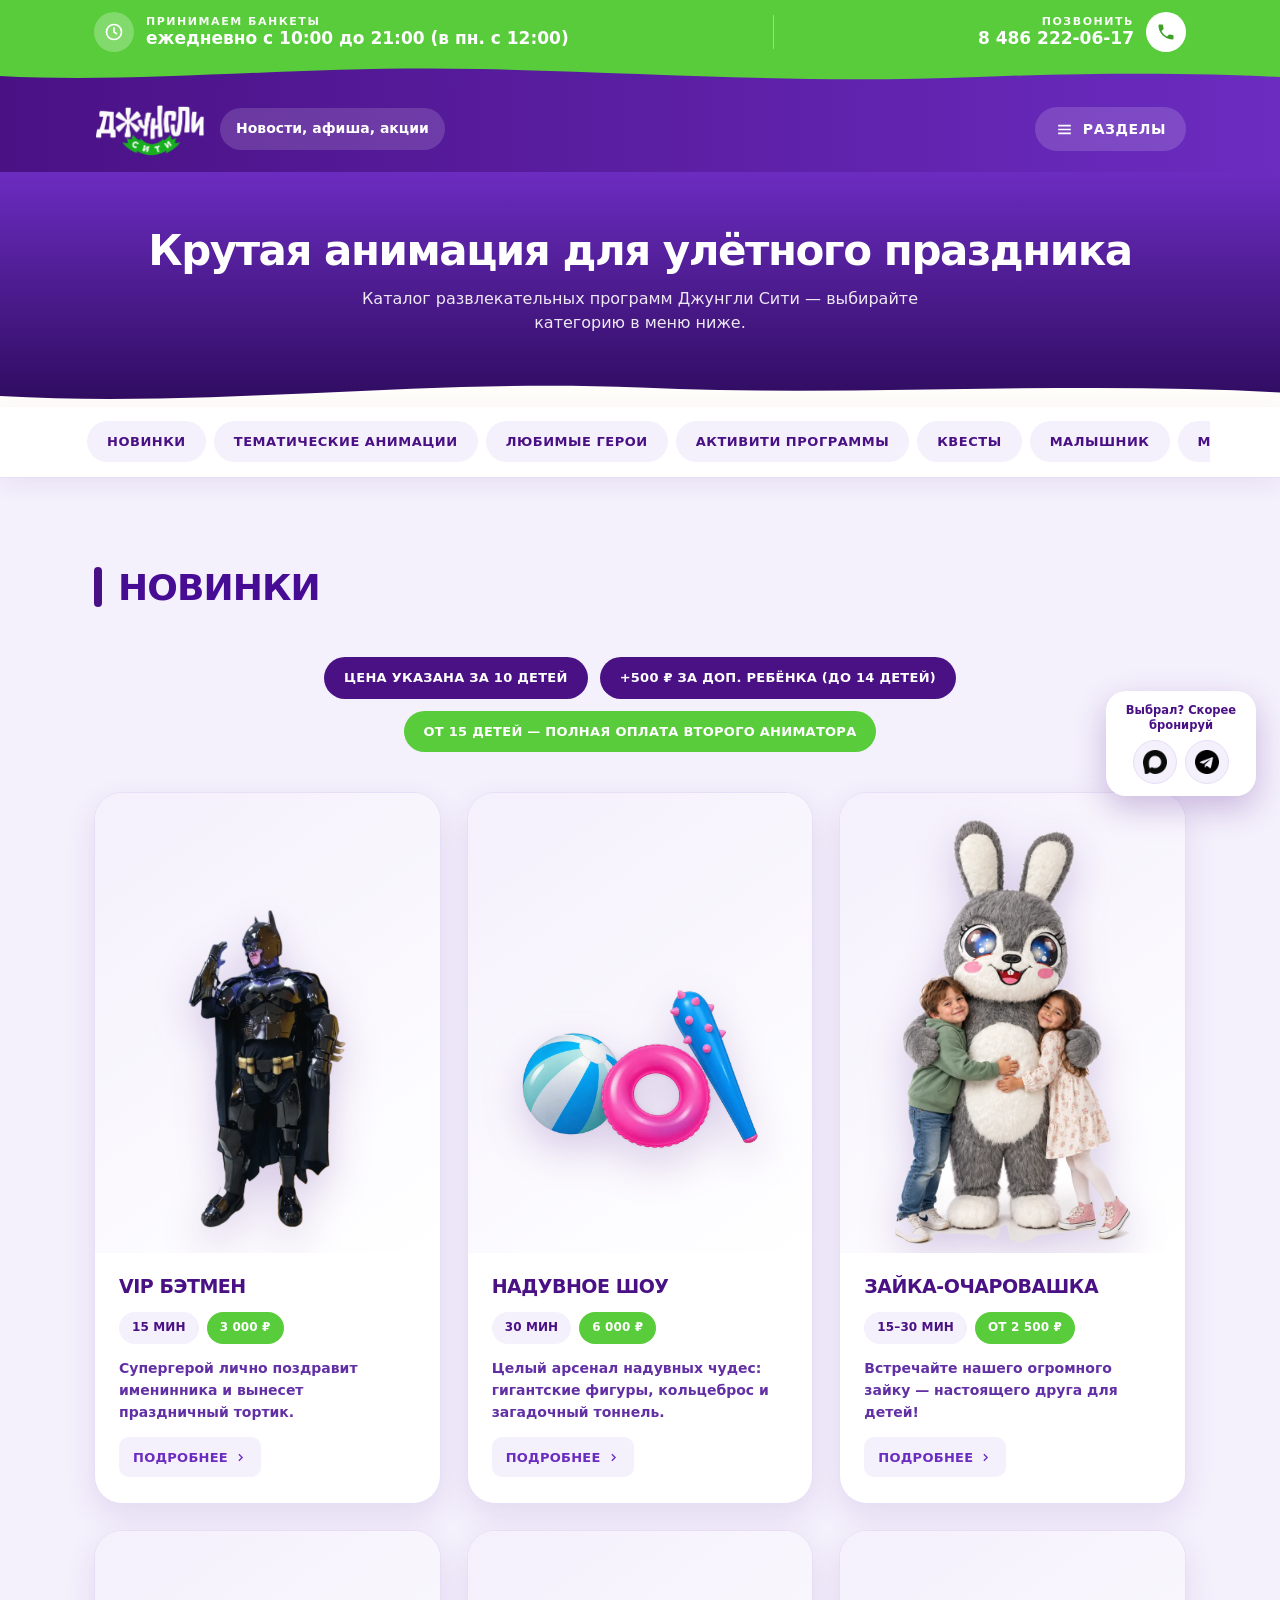
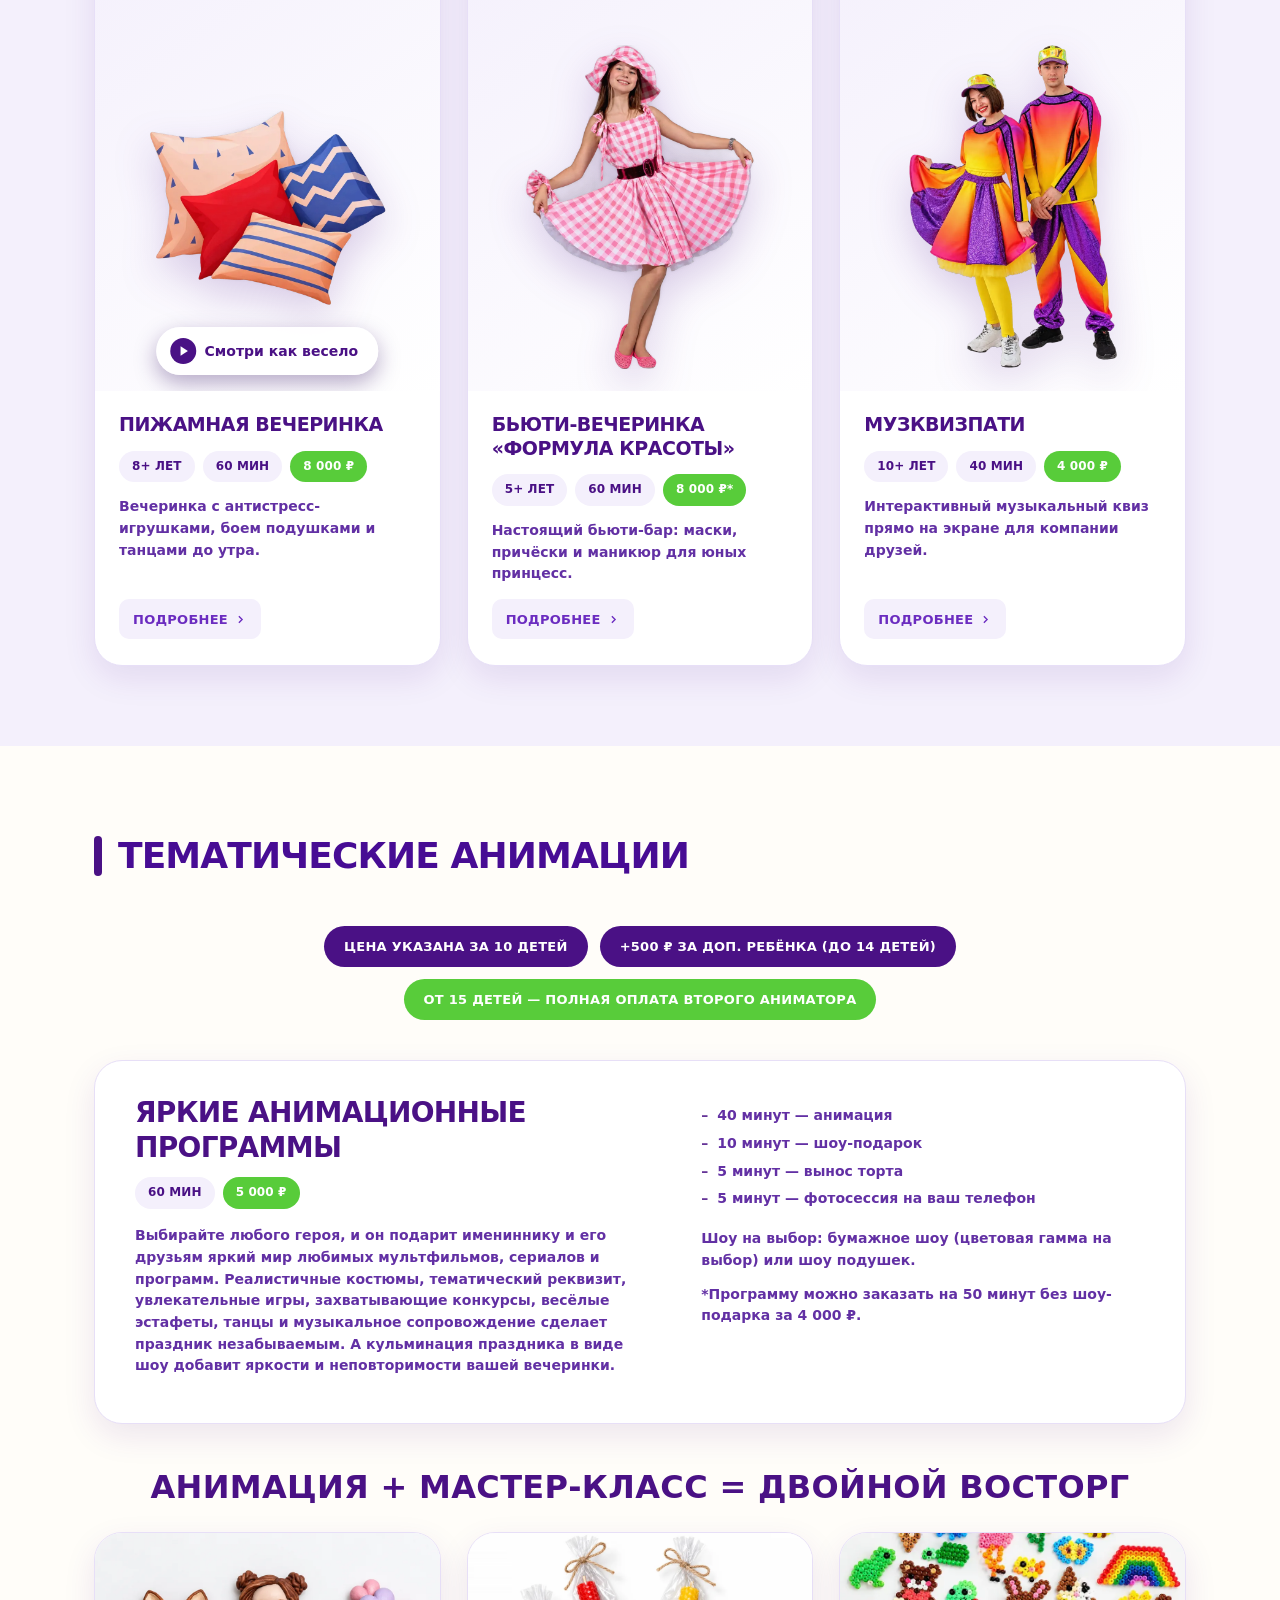
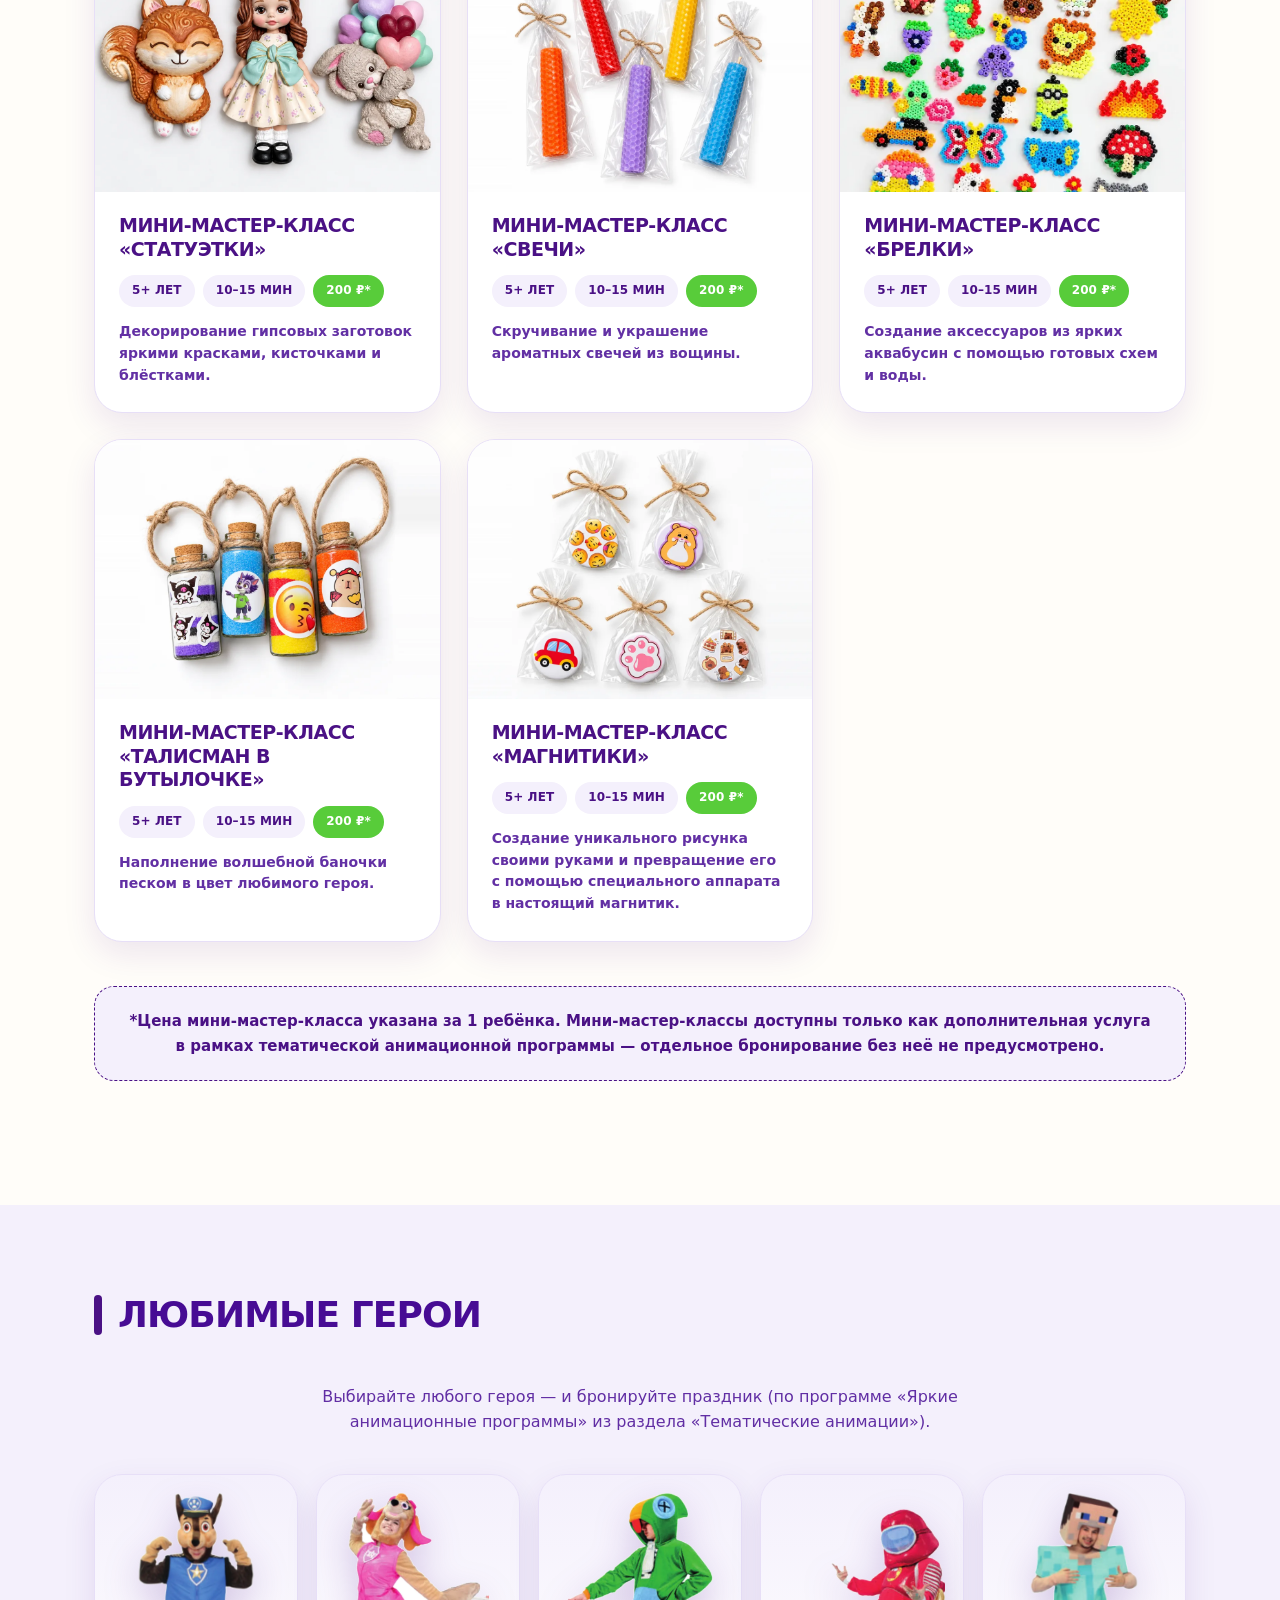
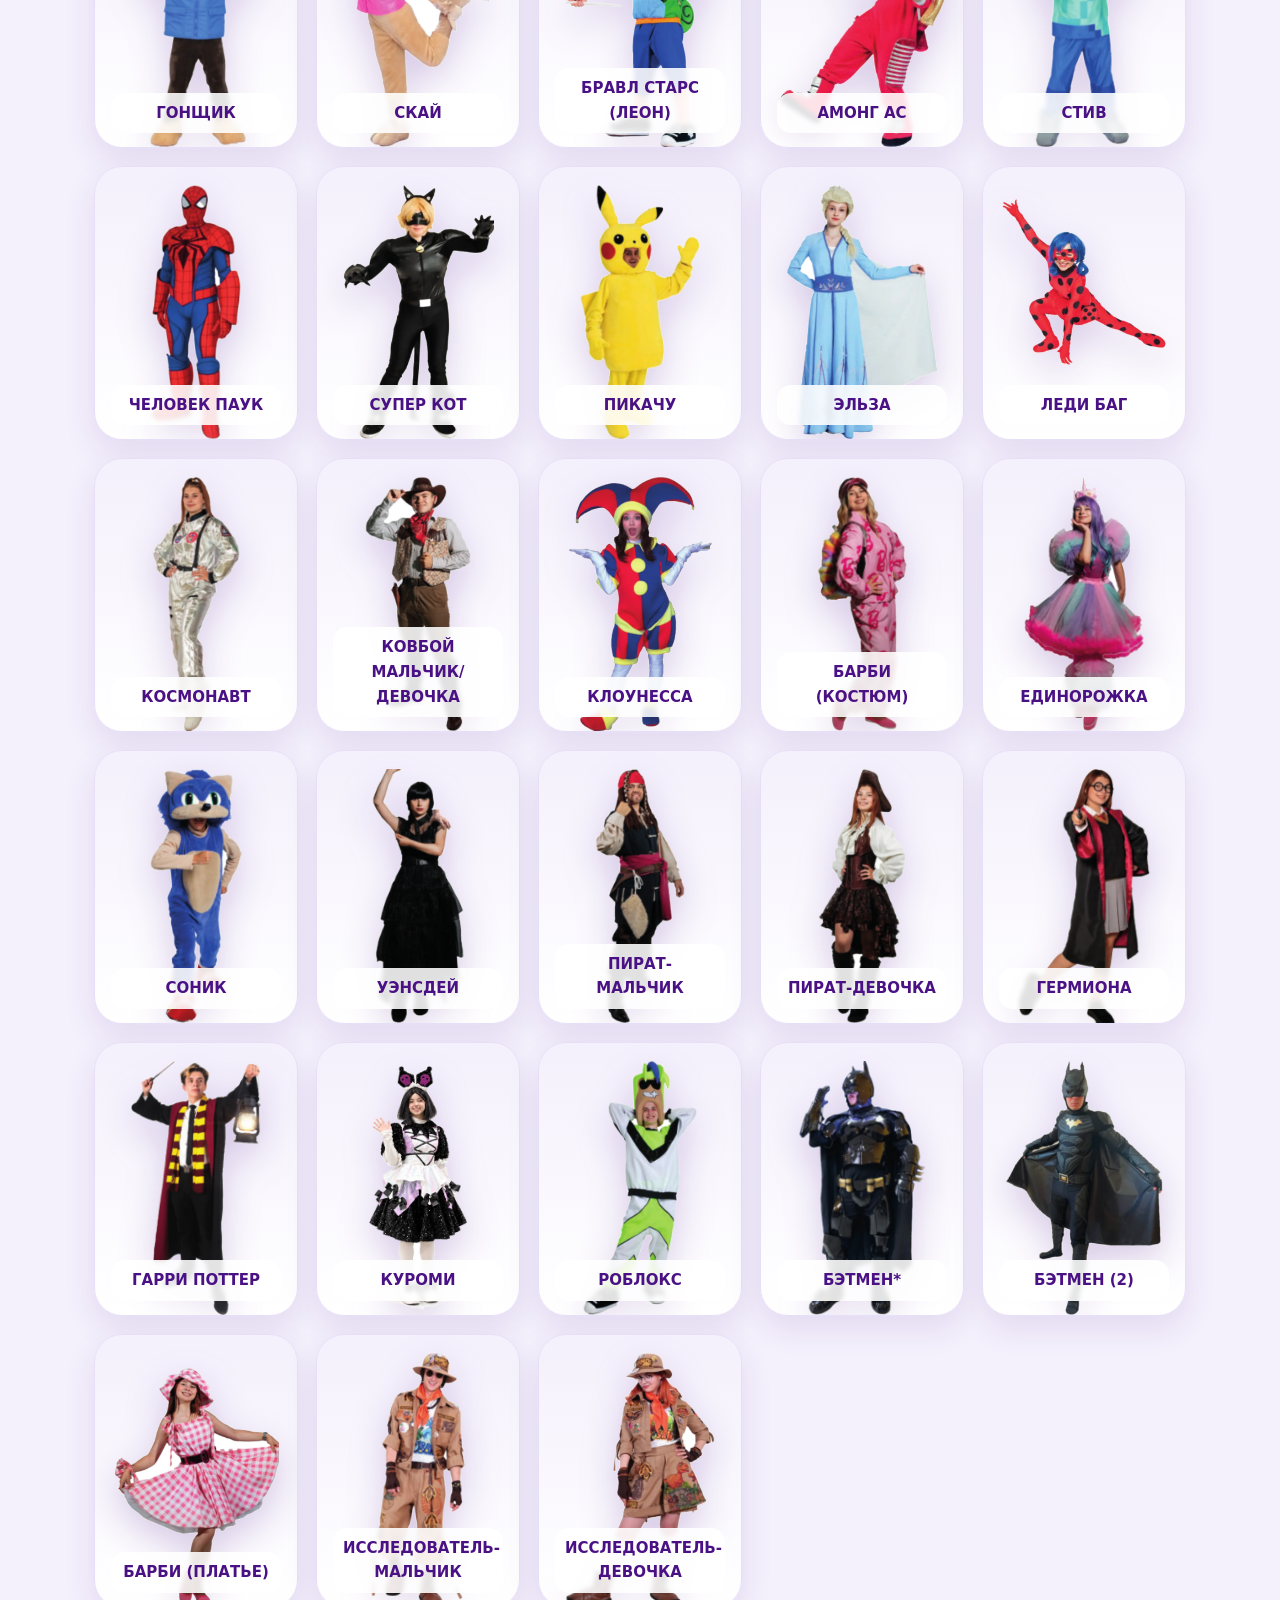
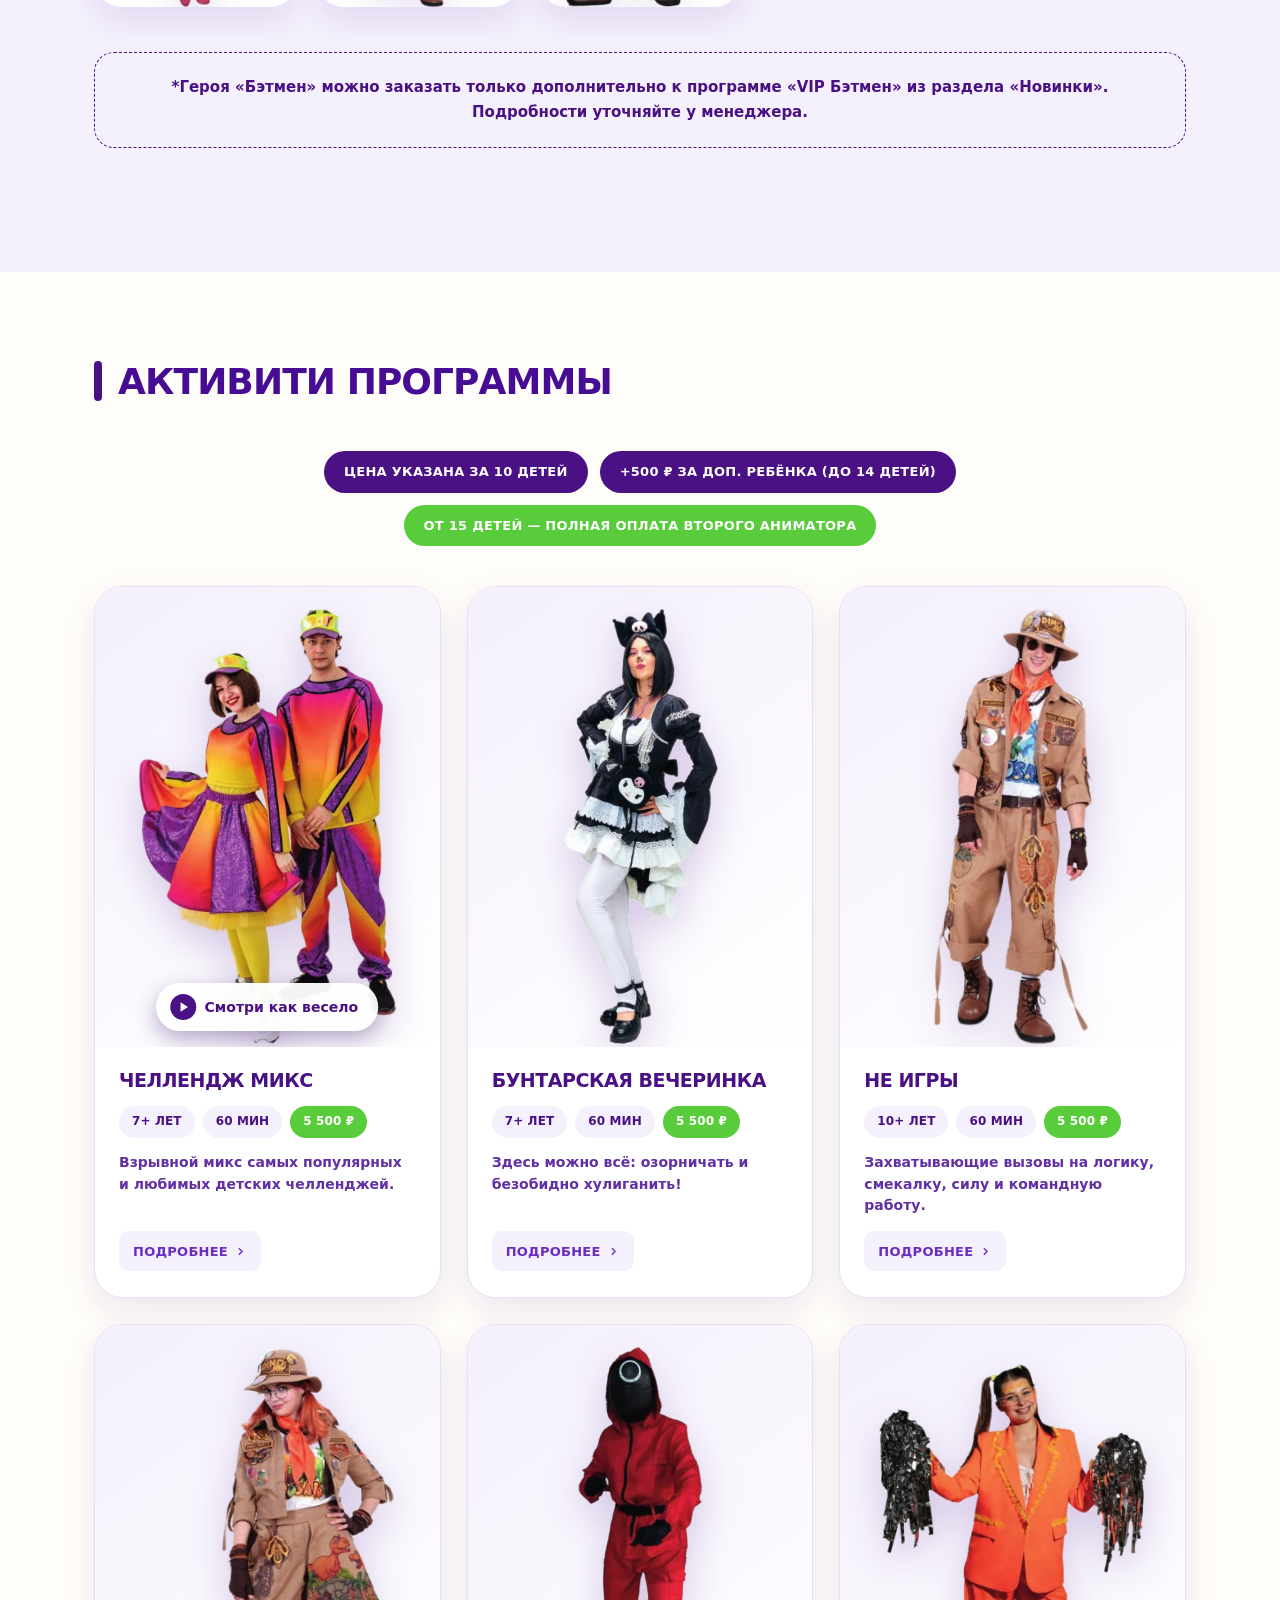
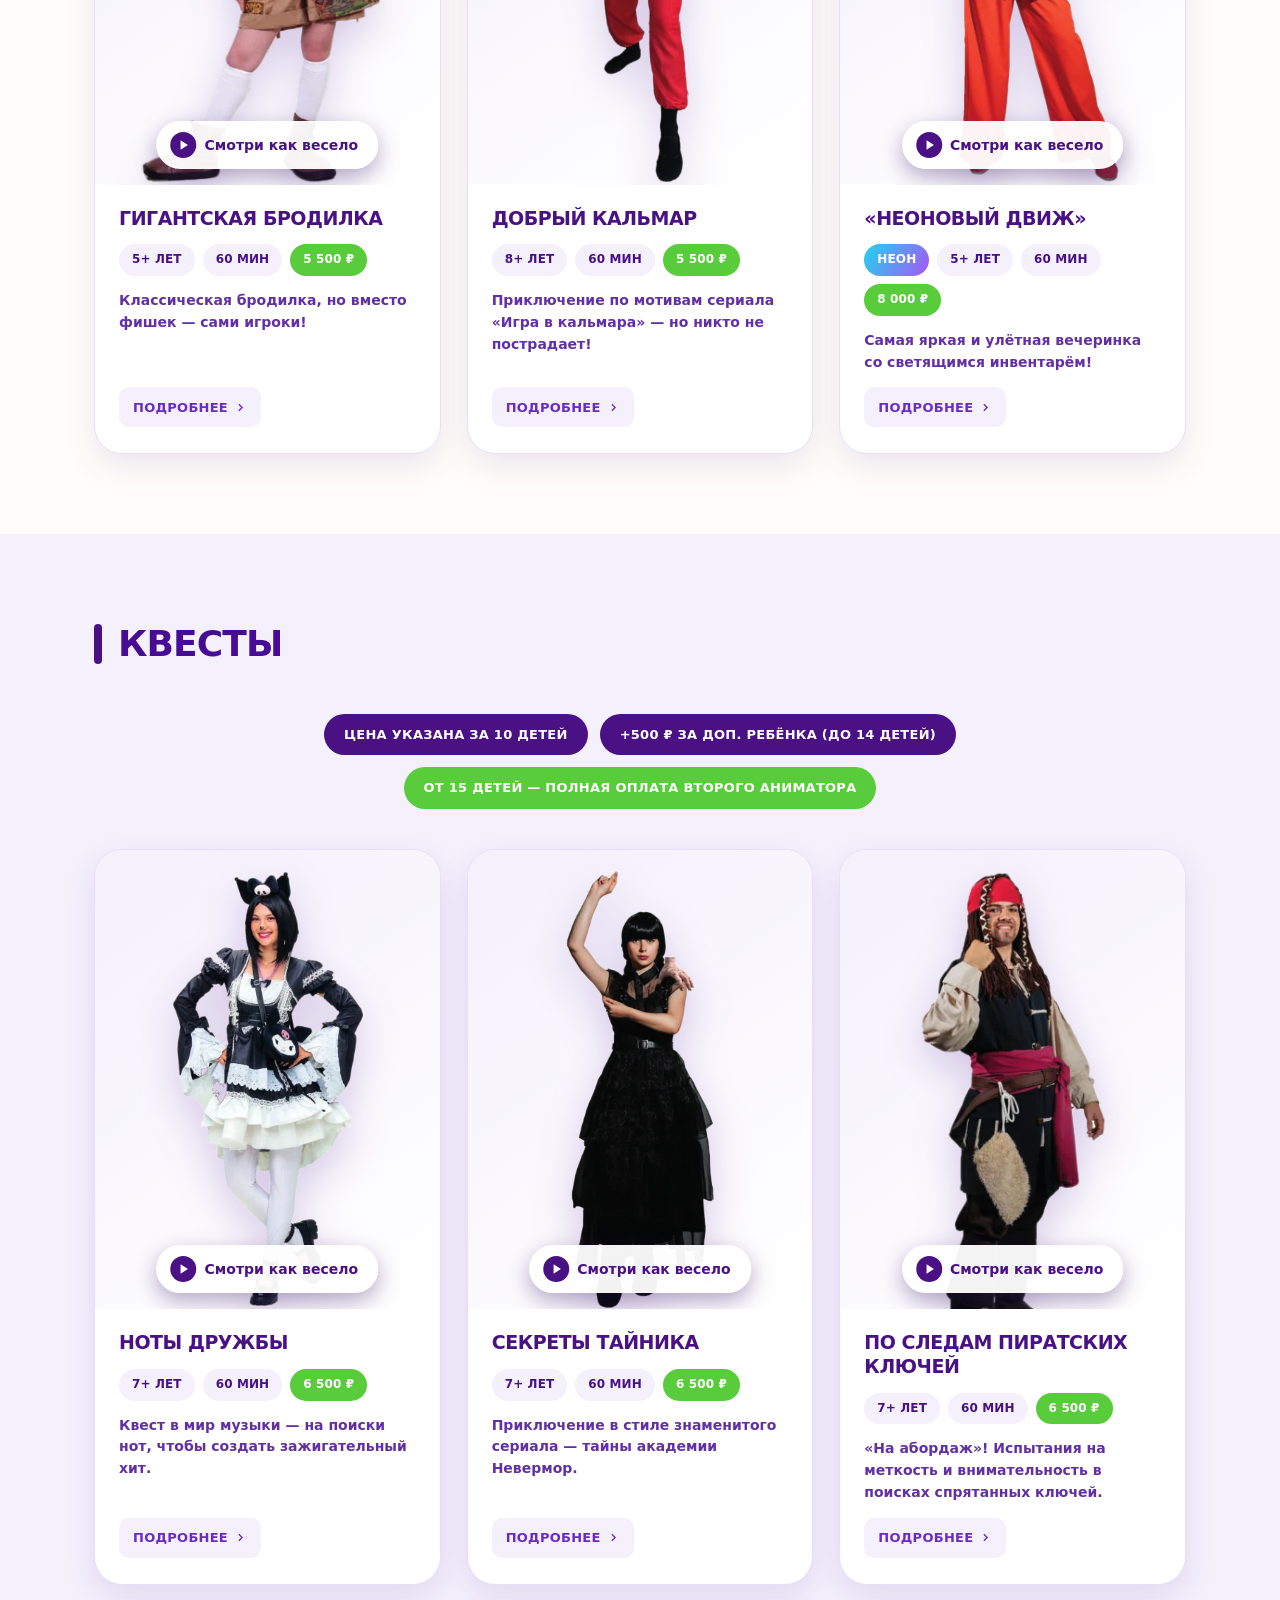
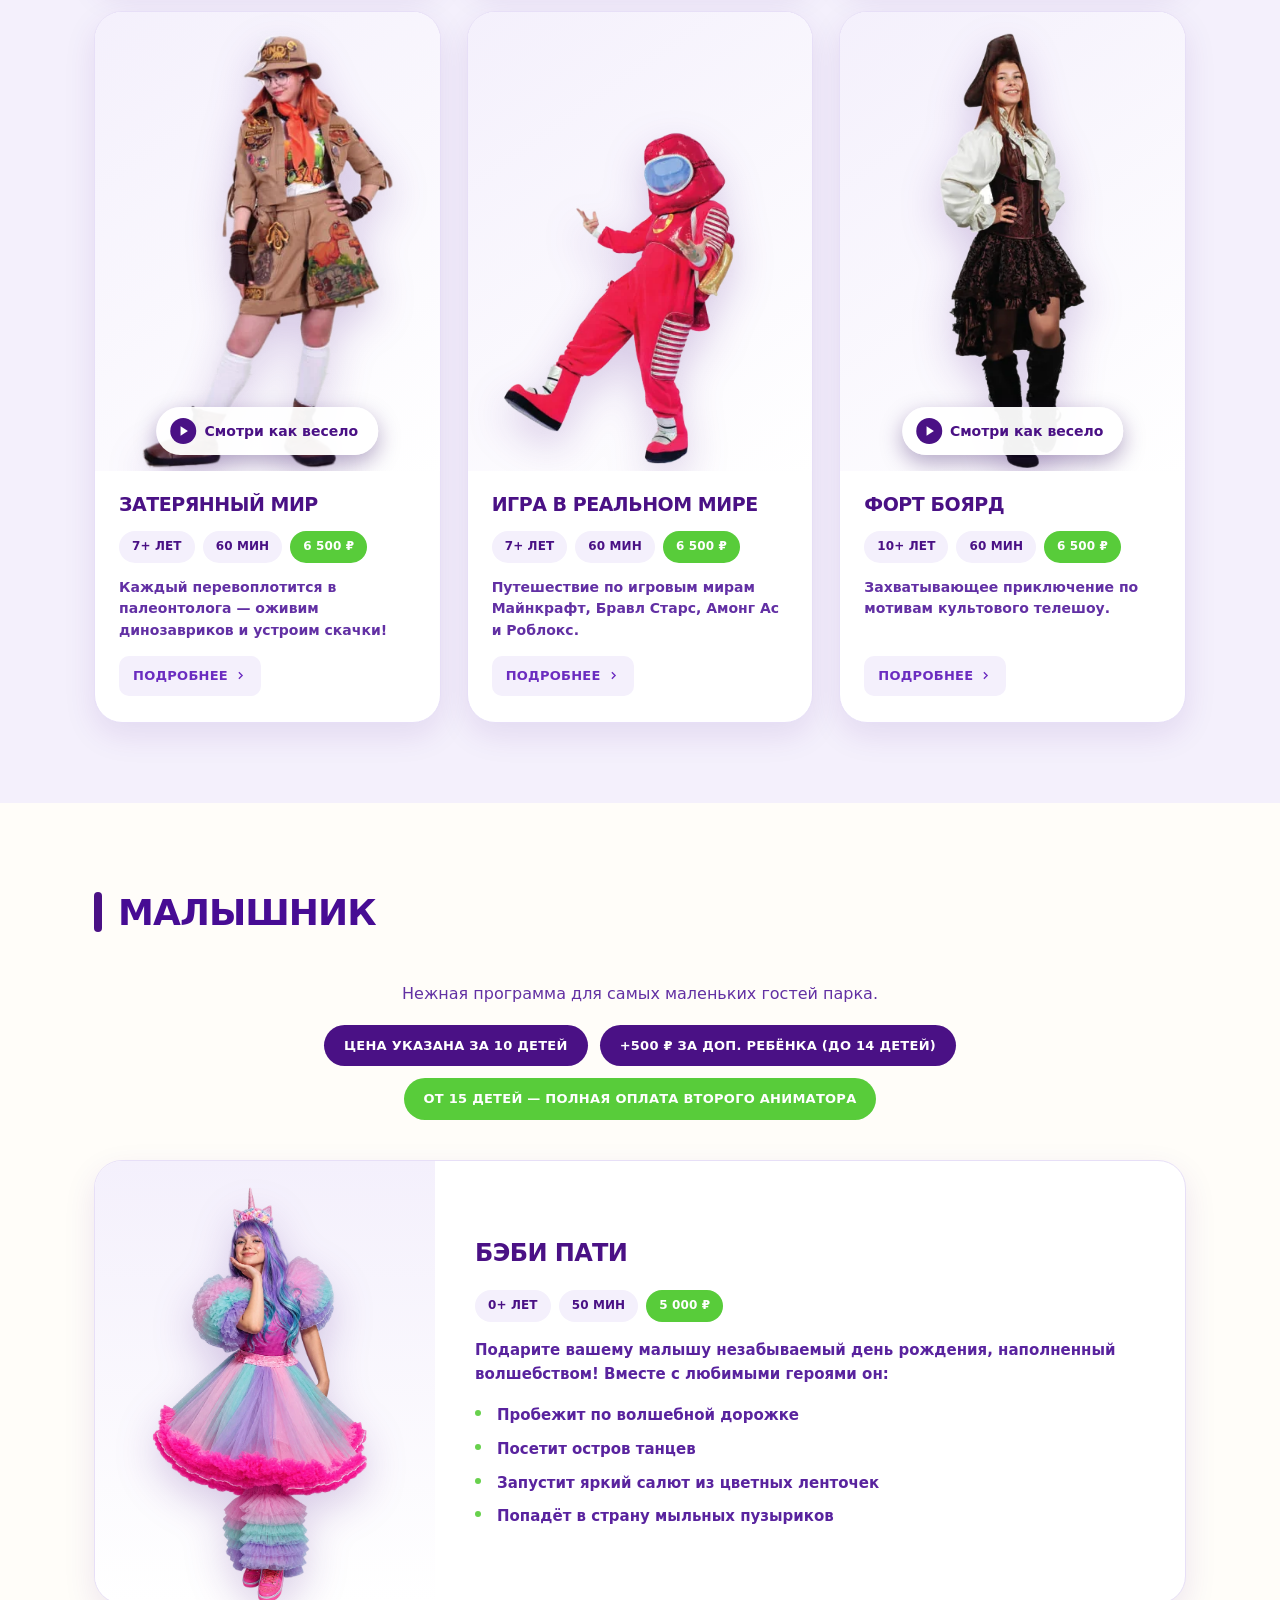
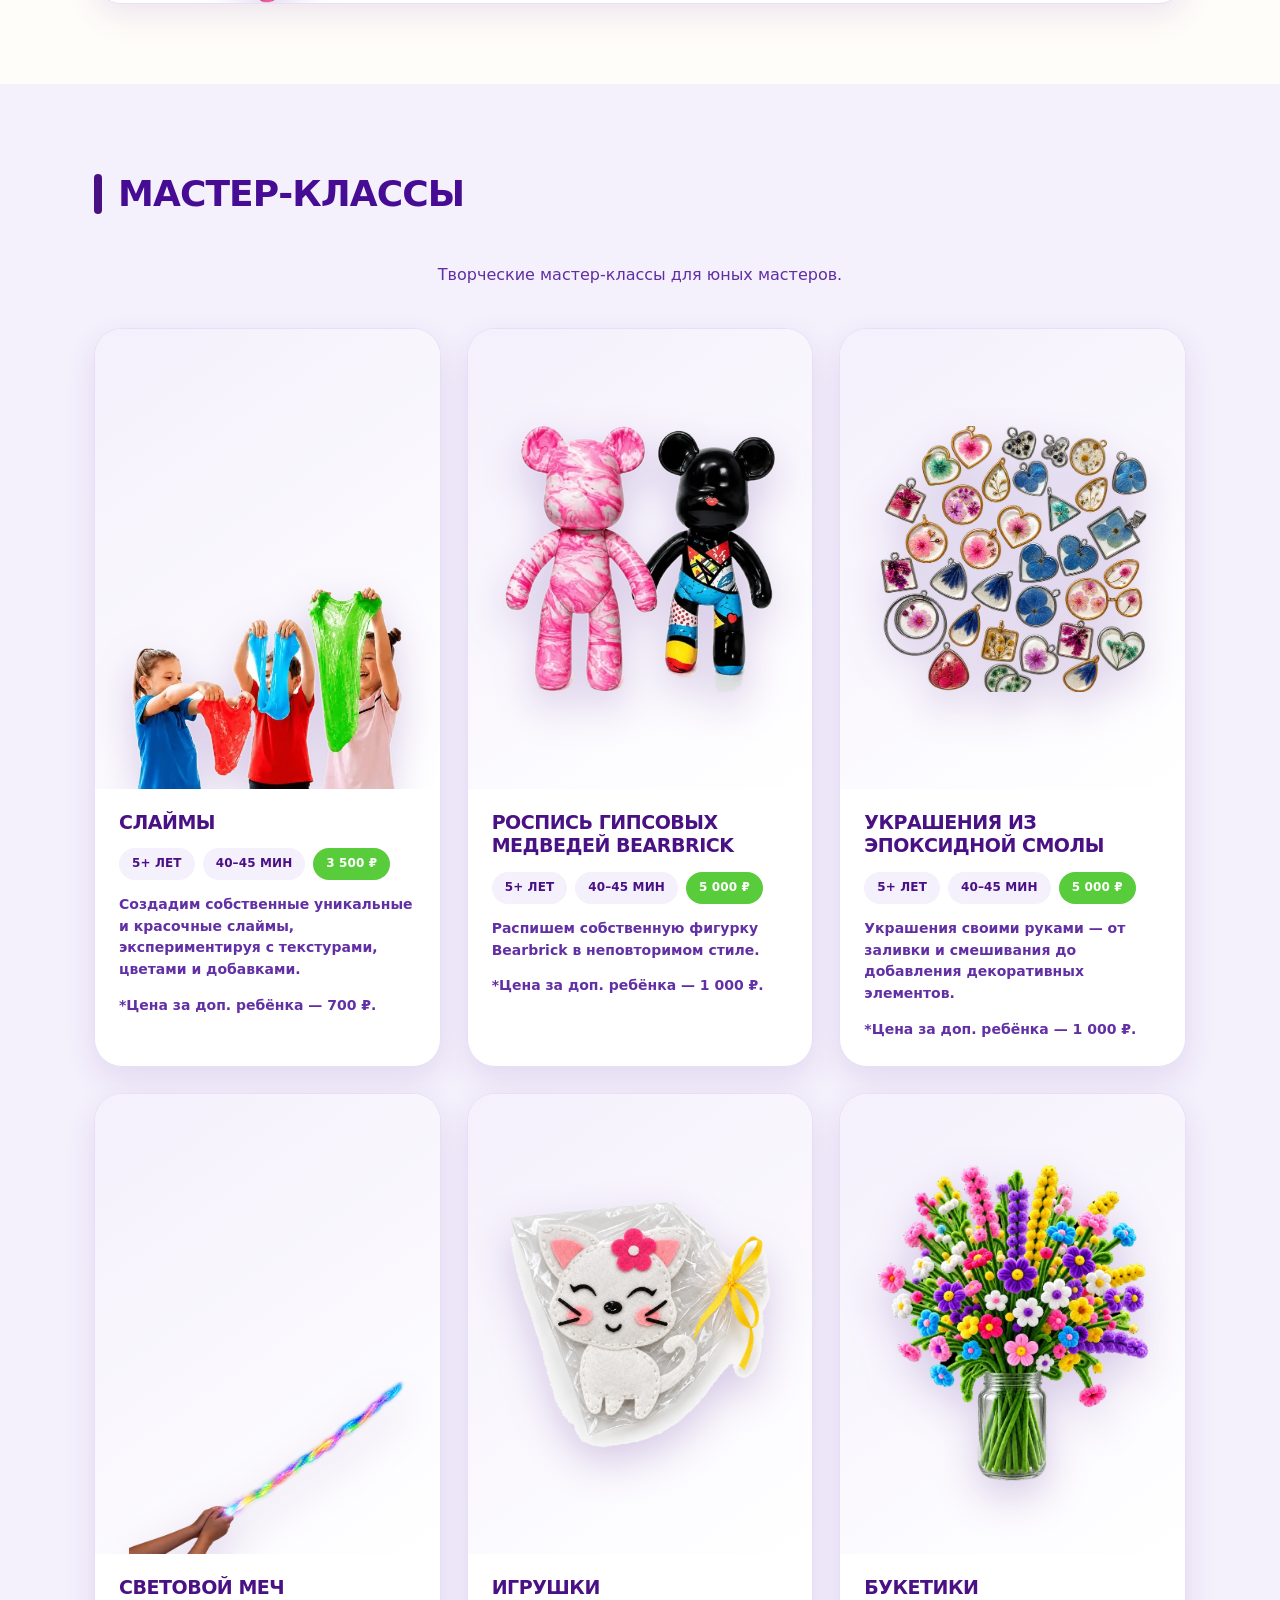
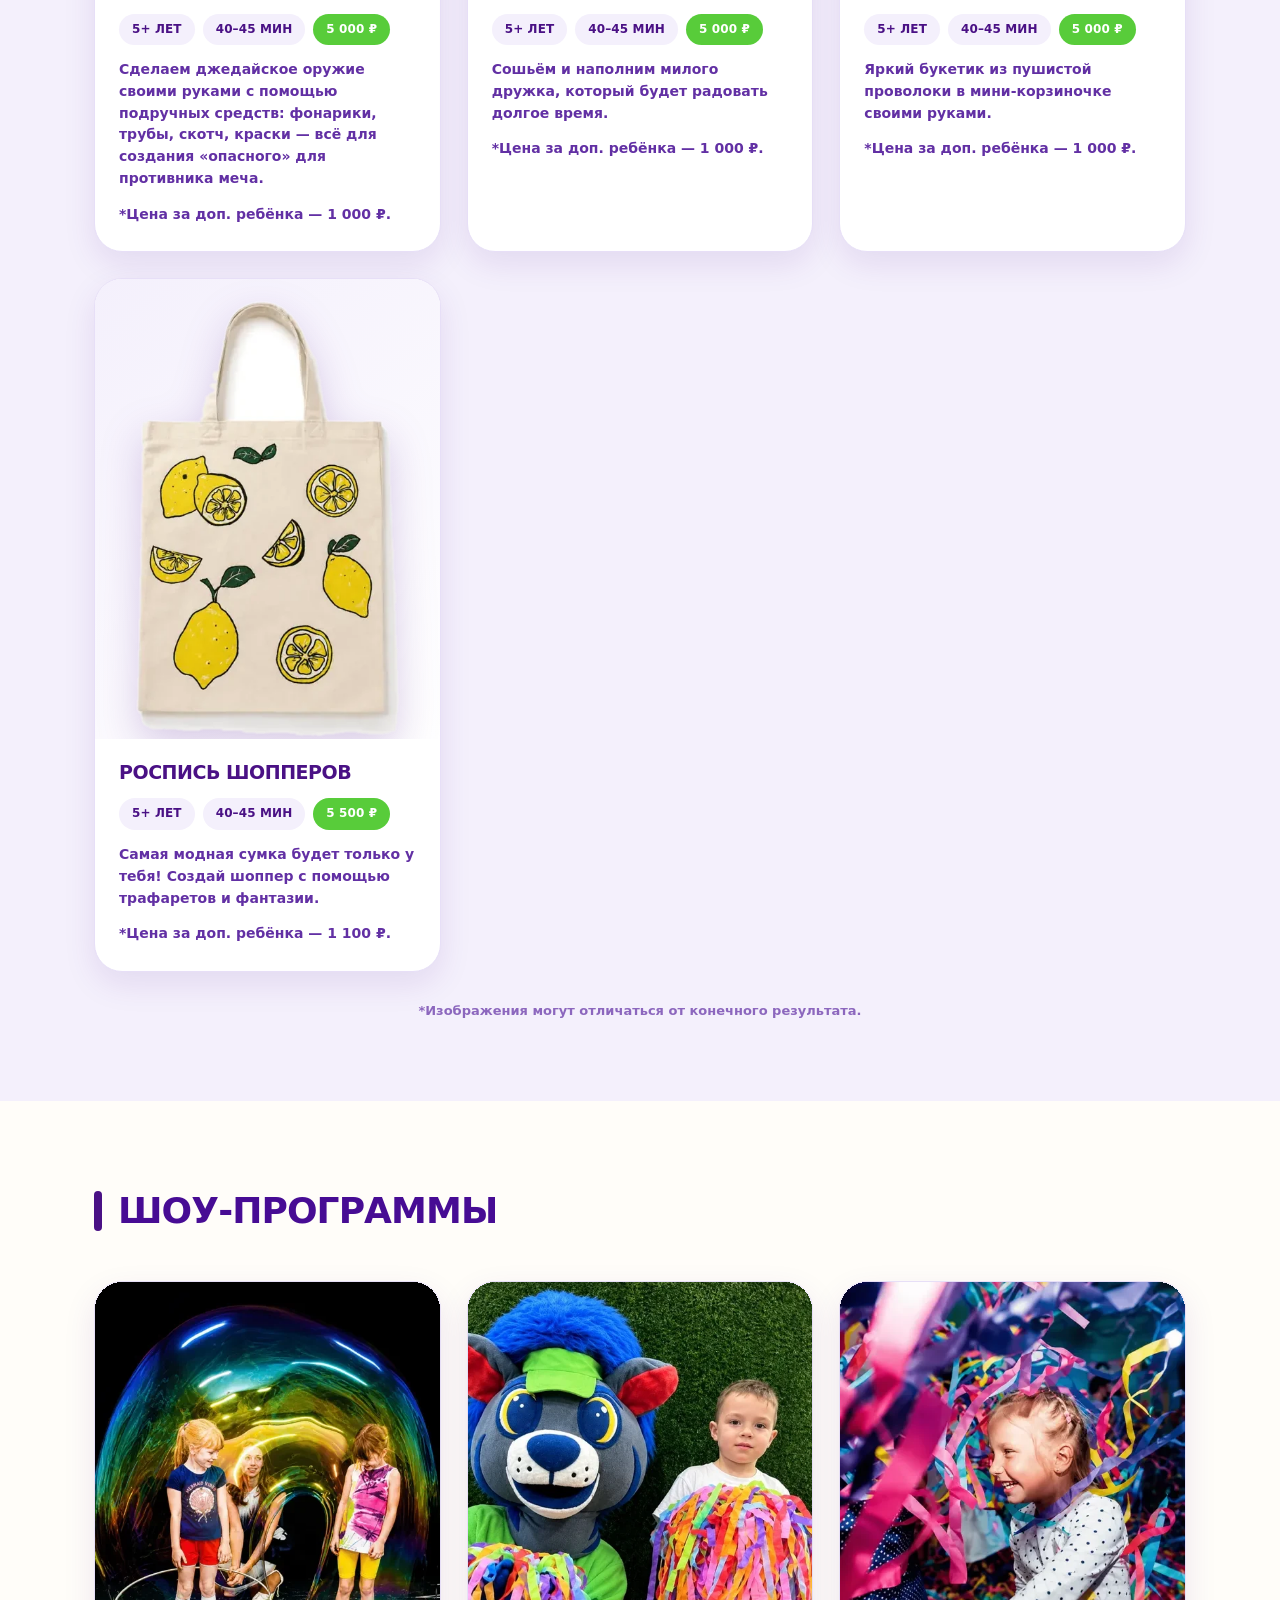
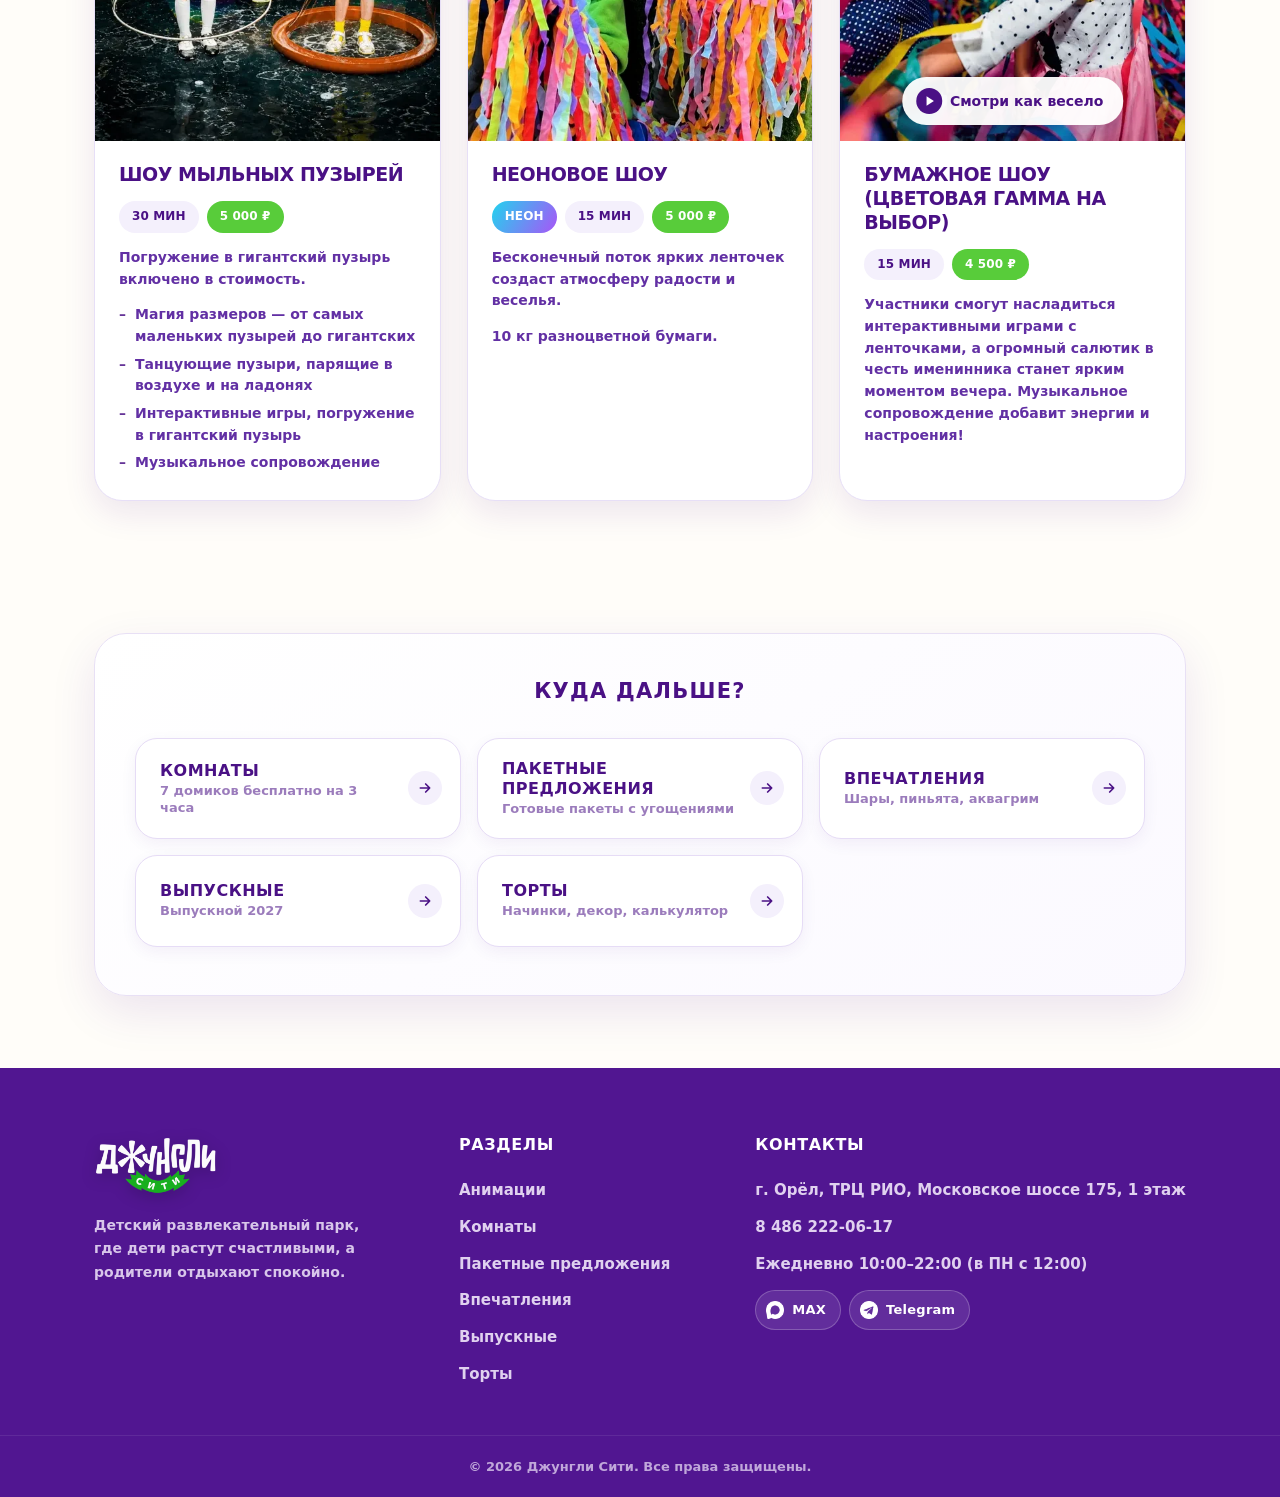
==== animations.html @ 48990d30 "1" ====
<!DOCTYPE html>
<html lang="ru">
<head>
<meta charset="UTF-8">
<meta name="viewport" content="width=device-width, initial-scale=1.0">
<meta name="description" content="Дни рождения под ключ: комнаты для праздника, анимации и шоу, впечатления, торты и ресторан. ТРЦ «РИО», Московское шоссе, 175.">
<meta property="og:type" content="website">
<meta property="og:site_name" content="Джунгли Сити · Орёл">
<meta property="og:locale" content="ru_RU">
<meta property="og:title" content="Джунгли Сити — детский парк развлечений в Орле">
<meta property="og:description" content="Дни рождения под ключ: комнаты для праздника, анимации и шоу, впечатления, торты и ресторан. ТРЦ «РИО», Московское шоссе, 175.">
<meta property="og:url" content="https://mazzaleeen.github.io/jungleOREL/animations.html">
<meta property="og:image" content="https://mazzaleeen.github.io/jungleOREL/images/og-image.jpg">
<meta property="og:image:width" content="1200">
<meta property="og:image:height" content="630">
<meta name="twitter:card" content="summary_large_image">
<title>Анимации — Джунгли Сити</title>
<link rel="icon" type="image/x-icon" href="images/favicon.ico">
<link rel="icon" type="image/png" sizes="32x32" href="images/favicon-32.png">
<link rel="icon" type="image/png" sizes="16x16" href="images/favicon-16.png">
<link rel="apple-touch-icon" href="images/apple-touch-icon.png">
<link rel="stylesheet" href="styles.css">
</head>
<body>

<header class="site-header">
  <div class="top-bar">
    <div class="container top-bar__inner">
      <div class="top-item">
        <span class="top-icon top-icon--green">
          <svg viewBox="0 0 24 24" fill="none" stroke="currentColor" stroke-width="2" stroke-linecap="round"><circle cx="12" cy="12" r="9"/><path d="M12 7v5l3 2"/></svg>
        </span>
        <span class="top-text">
          <small>Принимаем банкеты</small>
          <strong>ежедневно с 10:00 до 21:00 (в пн. с 12:00)</strong>
        </span>
      </div>
      <span class="top-divider"></span>
      <a href="tel:84862220617" class="top-item">
        <span class="top-text top-text--right">
          <small>Позвонить</small>
          <strong>8 486 222-06-17</strong>
        </span>
        <span class="top-icon top-icon--white">
          <svg viewBox="0 0 24 24" fill="currentColor"><path d="M6.6 10.8c1.4 2.8 3.8 5.1 6.6 6.6l2.2-2.2c.3-.3.7-.4 1-.2 1.1.4 2.3.6 3.6.6.6 0 1 .4 1 1V20c0 .6-.4 1-1 1C10.6 21 3 13.4 3 4c0-.6.4-1 1-1h3.5c.6 0 1 .4 1 1 0 1.2.2 2.4.6 3.6.1.3 0 .7-.2 1l-2.3 2.2z"/></svg>
        </span>
      </a>
    </div>
    <svg class="top-wave" viewBox="0 0 1440 52" preserveAspectRatio="none" aria-hidden="true">
      <defs><linearGradient id="gh" x1="0" y1="0" x2="1" y2="0"><stop offset="0" stop-color="#4a1185"/><stop offset="1" stop-color="#6b2cc0"/></linearGradient></defs>
      <path fill="url(#gh)" d="M0,30 C160,46 340,8 540,16 C740,24 900,46 1100,32 C1260,21 1370,26 1440,32 L1440,52 L0,52 Z"/>
    </svg>
  </div>
</header>

<div class="main-bar">
    <div class="container main-bar__inner">
      <div class="header-brand">
      <a class="logo" href="index.html"><img src="images/image.png" alt="Джунгли Сити"></a>
      <a class="news-badge" href="https://orel.jucity.ru/" target="_blank" rel="noopener"><span>Новости, афиша, акции</span></a>
      </div>
      <nav class="nav" id="nav" aria-label="Разделы сайта">
        <div class="nav-panel__head">
          <span class="nav-panel__title">Разделы</span>
          <button class="nav-close" type="button" id="navClose" aria-label="Закрыть меню"><svg viewBox="0 0 24 24" fill="none" stroke="currentColor" stroke-width="2.5" stroke-linecap="round"><path d="M6 6l12 12M18 6 6 18"/></svg></button>
        </div>
        <div class="nav-item"><a class="nav-btn" href="komnaty.html"><span class="nav-txt"><span class="nav-t">Комнаты</span><span class="nav-s">7 домиков бесплатно на 3 часа</span></span></a></div>
        <div class="nav-item">
          <button class="nav-btn active" type="button" data-flyout-trigger="anim-nav"><span class="nav-txt"><span class="nav-t">Анимации</span><span class="nav-s">Программы, герои, шоу</span></span><span class="nav-btn__caret" aria-hidden="true"></span></button>
          <div class="flyout" data-flyout="anim-nav">
            <a href="animations.html#new">Новинки</a>
            <a href="animations.html#themed">Тематические анимации</a>
            <a href="animations.html#heroes">Любимые герои</a>
            <a href="animations.html#activities">Активити программы</a>
            <a href="animations.html#quests">Квесты</a>
            <a href="animations.html#kids">Малышник</a>
            <a href="animations.html#masterclass">Мастер-классы</a>
            <a href="animations.html#shows">Шоу-программы</a>
          </div>
        </div>
        <div class="nav-item"><a class="nav-btn" href="paketnye-predlozheniya.html"><span class="nav-txt"><span class="nav-t">Пакетные предложения</span><span class="nav-s">Готовые пакеты с угощениями</span></span></a></div>
        <div class="nav-item"><a class="nav-btn" href="vpechatleniya.html"><span class="nav-txt"><span class="nav-t">Впечатления</span><span class="nav-s">Шары, пиньята, аквагрим</span></span></a></div>
        <div class="nav-item"><a class="nav-btn" href="vypusknoy.html"><span class="nav-txt"><span class="nav-t">Выпускные</span><span class="nav-s">Выпускной 2027</span></span></a></div>
        <div class="nav-item"><a class="nav-btn" href="torty.html"><span class="nav-txt"><span class="nav-t">Торты</span><span class="nav-s">Начинки, декор, калькулятор</span></span></a></div>
        <div class="nav-panel__foot">
          <a class="nav-foot__phone" href="tel:84862220617"><small>Бронирование</small>8 486 222-06-17</a>
          <div class="nav-foot__msg">
            <a href="https://max.ru/u/f9LHodD0cOL3-hnFCTv-07i00iQsmKJ5-jpR4Wm17N9NCynj4RikhUPHmns" target="_blank" rel="noopener" aria-label="Написать в MAX"><img src="images/icons/max.png" alt="MAX"></a>
            <a href="https://t.me/jucity57" target="_blank" rel="noopener" aria-label="Написать в Telegram"><img src="images/icons/telegram.png" alt="Telegram"></a>
          </div>
        </div>
      </nav>
      <button class="burger" id="burger" type="button" aria-label="Открыть разделы" aria-controls="nav" aria-expanded="false"><svg viewBox="0 0 24 24" fill="none" stroke="currentColor" stroke-width="2.2"><path d="M4 7h16M4 12h16M4 17h16"/></svg>Разделы</button>
    </div>
</div>

<section class="page-hero">
  <div class="container">
    <h1>Крутая анимация для улётного праздника</h1>
    <p>Каталог развлекательных программ Джунгли Сити — выбирайте категорию в меню ниже.</p>
  </div>
  <svg class="page-hero-wave" viewBox="0 0 1440 60" preserveAspectRatio="none" aria-hidden="true">
    <path fill="#FFFDF9" d="M0,40 C240,60 480,10 720,26 C960,42 1200,14 1440,34 L1440,60 L0,60 Z"/>
  </svg>
</section>

<nav class="subnav" id="subnav" aria-label="Категории анимаций">
  <div class="subnav__inner" id="subnavInner">
    <a href="#new">Новинки</a>
    <a href="#themed">Тематические анимации</a>
    <a href="#heroes">Любимые герои</a>
    <a href="#activities">Активити программы</a>
    <a href="#quests">Квесты</a>
    <a href="#kids">Малышник</a>
    <a href="#masterclass">Мастер-классы</a>
    <a href="#shows">Шоу-программы</a>
  </div>
</nav>

<div class="lightbox" id="roomLightbox">
  <div class="lightbox__inner">
    <button class="lightbox__close" type="button" id="roomLightboxClose" aria-label="Закрыть">
      <svg viewBox="0 0 24 24" fill="none" stroke="currentColor" stroke-width="2.5"><path d="M6 6l12 12M18 6L6 18"/></svg>
    </button>
    <img id="roomLightboxImg" src="" alt="">
    <div class="lightbox__name" id="roomLightboxName"></div>
  </div>
</div>

<section class="category pattern-dots-light" id="new" style="background:var(--bg-lavender)">
  <div class="container">
    <h2>Новинки</h2>

    <div class="category-intro">
      <div class="badge-row">
        <span class="badge-pill">Цена указана за 10 детей</span>
        <span class="badge-pill">+500 ₽ за доп. ребёнка (до 14 детей)</span>
        <span class="badge-pill badge-pill--accent">От 15 детей — полная оплата второго аниматора</span>
      </div>
    </div>

    <div class="program-grid">

      <div class="program-card">
        <div class="program-card__photo"><img src="images/new/vip-betmen.webp" alt="VIP Бэтмен" loading="lazy"></div>
        <div class="program-card__body">
          <h3 class="program-card__title">VIP Бэтмен</h3>
          <div class="program-card__meta">
            <span class="meta-chip">15 мин</span>
            <span class="meta-chip meta-chip--price">3 000 ₽</span>
          </div>
          <p class="program-card__teaser">Супергерой лично поздравит именинника и вынесет праздничный тортик.</p>
          <div class="program-card__full">
            <p>Супер-Бэтмен — образ любимого героя, от которого дети и родители приходят в восторг. Он придёт на ваш праздник, чтобы лично поздравить именинника и вынести ему праздничный тортик. Легендарный Бэтмен создаст неповторимую атмосферу приключений и супергеройского драйва!</p>
          </div>
          <button class="program-card__toggle" type="button" data-toggle-card aria-expanded="false">
            <span>Подробнее</span>
            <svg viewBox="0 0 24 24" fill="none" stroke="currentColor" stroke-width="2.5"><path d="M6 9l6 6 6-6"/></svg>
          </button>
        </div>
      </div>

      <div class="program-card">
        <div class="program-card__photo"><img src="images/new/naduvnoe-shou.webp" alt="Надувное шоу" loading="lazy"></div>
        <div class="program-card__body">
          <h3 class="program-card__title">Надувное шоу</h3>
          <div class="program-card__meta">
            <span class="meta-chip">30 мин</span>
            <span class="meta-chip meta-chip--price">6 000 ₽</span>
          </div>
          <p class="program-card__teaser">Целый арсенал надувных чудес: гигантские фигуры, кольцеброс и загадочный тоннель.</p>
          <div class="program-card__full">
            <p>На празднике будет целый арсенал невероятных надувных чудес:</p>
            <ul>
              <li>Гигантские разноцветные фигуры</li>
              <li>Огромный кольцеброс</li>
              <li>Загадочный тоннель</li>
              <li>Мягкие разноцветные подушки и смешные костюмы</li>
            </ul>
            <p>Надувное шоу — это калейдоскоп ярких эмоций и гигантского веселья!</p>
          </div>
          <button class="program-card__toggle" type="button" data-toggle-card aria-expanded="false">
            <span>Подробнее</span>
            <svg viewBox="0 0 24 24" fill="none" stroke="currentColor" stroke-width="2.5"><path d="M6 9l6 6 6-6"/></svg>
          </button>
        </div>
      </div>

      <div class="program-card">
        <div class="program-card__photo"><img src="images/new/zayka-ocharovashka.webp" alt="Зайка-Очаровашка" loading="lazy"></div>
        <div class="program-card__body">
          <h3 class="program-card__title">Зайка-Очаровашка</h3>
          <div class="program-card__meta">
            <span class="meta-chip">15–30 мин</span>
            <span class="meta-chip meta-chip--price">от 2 500 ₽</span>
          </div>
          <p class="program-card__teaser">Встречайте нашего огромного зайку — настоящего друга для детей!</p>
          <div class="program-card__full">
            <p>Встречайте нашего огромного зайку — настоящего друга для детей! Этот дружелюбный медведь готов поздравить вашего ребёнка с праздником, станцевать весёлый танец и подарить незабываемые эмоции. Он с радостью даст пять и позирует на фото, чтобы сохранить яркие моменты. Подарите вашему малышу волшебство вместе с нашим мишкой!</p>
            <p><strong>15 минут</strong> — 2 500 ₽<br><strong>30 минут</strong> — 4 000 ₽</p>
          </div>
          <button class="program-card__toggle" type="button" data-toggle-card aria-expanded="false">
            <span>Подробнее</span>
            <svg viewBox="0 0 24 24" fill="none" stroke="currentColor" stroke-width="2.5"><path d="M6 9l6 6 6-6"/></svg>
          </button>
        </div>
      </div>

      <div class="program-card">
        <div class="program-card__photo program-card__photo--vid" data-video-full="videos/pizhamnaya-vecherinka.mp4" data-video-title="Пижамная вечеринка"><img src="images/new/pizhamnaya-vecherinka.webp" alt="Пижамная вечеринка" loading="lazy">
          <button class="vplay" type="button" aria-label="Смотри как весело: Пижамная вечеринка"><svg viewBox="0 0 24 24" fill="currentColor"><path d="M8 5v14l11-7z"/></svg><span>Смотри как весело</span></button>
        </div>
        <div class="program-card__body">
          <h3 class="program-card__title">Пижамная вечеринка</h3>
          <div class="program-card__meta">
            <span class="meta-chip">8+ лет</span>
            <span class="meta-chip">60 мин</span>
            <span class="meta-chip meta-chip--price">8 000 ₽</span>
          </div>
          <p class="program-card__teaser">Вечеринка с антистресс-игрушками, боем подушками и танцами до утра.</p>
          <div class="program-card__full">
            <p>Приглашаем на вечеринку, которая подарит море уюта, тепла и творчества! Участники своими руками:</p>
            <ul>
              <li>Сделают уникальную антистресс-игрушку — сквиш</li>
              <li>Проведут весёлый бой разноцветными подушками</li>
              <li>Поучаствуют в танцах, конкурсах, посиделках</li>
            </ul>
            <p>Приготовьтесь смеяться до упаду и чувствовать себя настоящими героями мягких сражений!</p>
          </div>
          <button class="program-card__toggle" type="button" data-toggle-card aria-expanded="false">
            <span>Подробнее</span>
            <svg viewBox="0 0 24 24" fill="none" stroke="currentColor" stroke-width="2.5"><path d="M6 9l6 6 6-6"/></svg>
          </button>
        </div>
      </div>

      <div class="program-card">
        <div class="program-card__photo"><img src="images/new/byuti-vecherinka.webp" alt="Бьюти-вечеринка «Формула красоты»" loading="lazy"></div>
        <div class="program-card__body">
          <h3 class="program-card__title">Бьюти-вечеринка «Формула красоты»</h3>
          <div class="program-card__meta">
            <span class="meta-chip">5+ лет</span>
            <span class="meta-chip">60 мин</span>
            <span class="meta-chip meta-chip--price">8 000 ₽*</span>
          </div>
          <p class="program-card__teaser">Настоящий бьюти-бар: маски, причёски и маникюр для юных принцесс.</p>
          <div class="program-card__full">
            <p>Волшебное преображение, где каждая девочка почувствует себя настоящей принцессой. В программе настоящий бьюти-бар, как у стилиста, с помощью которого сделаем освежающие масочки, цветные причёски, яркий и оригинальный маникюр, и обязательно расслабляющие огурчики на глазки.</p>
            <p>В программе используется детская косметика, при этом возможны аллергические реакции.</p>
            <p>*Цена указана до 5 детей, свыше 5 — дополнительный аниматор.</p>
          </div>
          <button class="program-card__toggle" type="button" data-toggle-card aria-expanded="false">
            <span>Подробнее</span>
            <svg viewBox="0 0 24 24" fill="none" stroke="currentColor" stroke-width="2.5"><path d="M6 9l6 6 6-6"/></svg>
          </button>
        </div>
      </div>

      <div class="program-card">
        <div class="program-card__photo"><img src="images/new/muzkvizpati.webp" alt="МузКвизПати" loading="lazy"></div>
        <div class="program-card__body">
          <h3 class="program-card__title">МузКвизПати</h3>
          <div class="program-card__meta">
            <span class="meta-chip">10+ лет</span>
            <span class="meta-chip">40 мин</span>
            <span class="meta-chip meta-chip--price">4 000 ₽</span>
          </div>
          <p class="program-card__teaser">Интерактивный музыкальный квиз прямо на экране для компании друзей.</p>
          <div class="program-card__full">
            <p>«МузКвизПати» — интерактивный музыкальный квиз прямо на экране! В программе: драйвовые раунды, которые заставят детей смеяться, петь и угадывать хиты современной музыки в разном формате. Весёлое соревнование для компаний друзей и меломанов!</p>
          </div>
          <button class="program-card__toggle" type="button" data-toggle-card aria-expanded="false">
            <span>Подробнее</span>
            <svg viewBox="0 0 24 24" fill="none" stroke="currentColor" stroke-width="2.5"><path d="M6 9l6 6 6-6"/></svg>
          </button>
        </div>
      </div>

    </div>
  </div>
</section>

<section class="category pattern-dots" id="themed" style="background:var(--bg)">
  <div class="container">
    <h2>Тематические анимации</h2>

    <div class="category-intro">
      <div class="badge-row">
        <span class="badge-pill">Цена указана за 10 детей</span>
        <span class="badge-pill">+500 ₽ за доп. ребёнка (до 14 детей)</span>
        <span class="badge-pill badge-pill--accent">От 15 детей — полная оплата второго аниматора</span>
      </div>
    </div>

    <div class="program-grid">

      <div class="program-card program-card--wide">
        <div class="program-card__body">
          <div class="pc-wide__col">
            <h3 class="program-card__title">Яркие анимационные программы</h3>
            <div class="program-card__meta">
              <span class="meta-chip">60 мин</span>
              <span class="meta-chip meta-chip--price">5 000 ₽</span>
            </div>
            <p class="program-card__teaser">Выбирайте любого героя, и он подарит имениннику и его друзьям яркий мир любимых мультфильмов, сериалов и программ. Реалистичные костюмы, тематический реквизит, увлекательные игры, захватывающие конкурсы, весёлые эстафеты, танцы и музыкальное сопровождение сделает праздник незабываемым. А кульминация праздника в виде шоу добавит яркости и неповторимости вашей вечеринки.</p>
          </div>
          <div class="pc-wide__col">
            <ul class="program-card__list">
              <li>40 минут — анимация</li>
              <li>10 минут — шоу-подарок</li>
              <li>5 минут — вынос торта</li>
              <li>5 минут — фотосессия на ваш телефон</li>
            </ul>
            <p class="program-card__teaser"><strong>Шоу на выбор:</strong> бумажное шоу (цветовая гамма на выбор) или шоу подушек.</p>
            <p class="program-card__teaser">*Программу можно заказать на 50 минут без шоу-подарка за 4 000 ₽.</p>
          </div>
        </div>
      </div>

      <h3 class="program-grid__subhead">Анимация + мастер-класс = двойной восторг</h3>

      <div class="program-card">
        <div class="program-card__photo program-card__photo--cover" style="aspect-ratio:4/3"><img src="images/masterclass/statuetki.webp" alt="Мини-мастер-класс «Статуэтки»" loading="lazy"></div>
        <div class="program-card__body">
          <h3 class="program-card__title">Мини-мастер-класс «Статуэтки»</h3>
          <div class="program-card__meta">
            <span class="meta-chip">5+ лет</span>
            <span class="meta-chip">10–15 мин</span>
            <span class="meta-chip meta-chip--price">200 ₽*</span>
          </div>
          <p class="program-card__teaser">Декорирование гипсовых заготовок яркими красками, кисточками и блёстками.</p>
        </div>
      </div>

      <div class="program-card">
        <div class="program-card__photo program-card__photo--cover" style="aspect-ratio:4/3"><img src="images/masterclass/svechi.webp" alt="Мини-мастер-класс «Свечи»" loading="lazy"></div>
        <div class="program-card__body">
          <h3 class="program-card__title">Мини-мастер-класс «Свечи»</h3>
          <div class="program-card__meta">
            <span class="meta-chip">5+ лет</span>
            <span class="meta-chip">10–15 мин</span>
            <span class="meta-chip meta-chip--price">200 ₽*</span>
          </div>
          <p class="program-card__teaser">Скручивание и украшение ароматных свечей из вощины.</p>
        </div>
      </div>

      <div class="program-card">
        <div class="program-card__photo program-card__photo--cover" style="aspect-ratio:4/3"><img src="images/masterclass/brelki.webp" alt="Мини-мастер-класс «Брелки»" loading="lazy"></div>
        <div class="program-card__body">
          <h3 class="program-card__title">Мини-мастер-класс «Брелки»</h3>
          <div class="program-card__meta">
            <span class="meta-chip">5+ лет</span>
            <span class="meta-chip">10–15 мин</span>
            <span class="meta-chip meta-chip--price">200 ₽*</span>
          </div>
          <p class="program-card__teaser">Создание аксессуаров из ярких аквабусин с помощью готовых схем и воды.</p>
        </div>
      </div>

      <div class="program-card">
        <div class="program-card__photo program-card__photo--cover" style="aspect-ratio:4/3"><img src="images/masterclass/talisman-v-butylochke.webp" alt="Мини-мастер-класс «Талисман в бутылочке»" loading="lazy"></div>
        <div class="program-card__body">
          <h3 class="program-card__title">Мини-мастер-класс «Талисман в бутылочке»</h3>
          <div class="program-card__meta">
            <span class="meta-chip">5+ лет</span>
            <span class="meta-chip">10–15 мин</span>
            <span class="meta-chip meta-chip--price">200 ₽*</span>
          </div>
          <p class="program-card__teaser">Наполнение волшебной баночки песком в цвет любимого героя.</p>
        </div>
      </div>

      <div class="program-card">
        <div class="program-card__photo program-card__photo--cover" style="aspect-ratio:4/3"><img src="images/masterclass/magnitiki.webp" alt="Мини-мастер-класс «Магнитики»" loading="lazy"></div>
        <div class="program-card__body">
          <h3 class="program-card__title">Мини-мастер-класс «Магнитики»</h3>
          <div class="program-card__meta">
            <span class="meta-chip">5+ лет</span>
            <span class="meta-chip">10–15 мин</span>
            <span class="meta-chip meta-chip--price">200 ₽*</span>
          </div>
          <p class="program-card__teaser">Создание уникального рисунка своими руками и превращение его с помощью специального аппарата в настоящий магнитик.</p>
        </div>
      </div>

    </div>

    <div class="callout">
      *Цена мини-мастер-класса указана за 1 ребёнка. Мини-мастер-классы доступны только как дополнительная услуга в рамках тематической анимационной программы — отдельное бронирование без неё не предусмотрено.
    </div>
  </div>
</section>

<section class="category pattern-dots-light" id="heroes" style="background:var(--bg-lavender)">
  <div class="container">
    <h2>Любимые герои</h2>

    <div class="category-intro">
      <p>Выбирайте любого героя — и бронируйте праздник (по программе «Яркие анимационные программы» из раздела «Тематические анимации»).</p>
    </div>

    <div class="hero-grid-gallery">
      <div class="hero-card"><img src="images/heroes/gonshchik.webp" alt="Гонщик" loading="lazy"><span class="hero-card__label">Гонщик</span></div>
      <div class="hero-card"><img src="images/heroes/skay.webp" alt="Скай" loading="lazy"><span class="hero-card__label">Скай</span></div>
      <div class="hero-card"><img src="images/heroes/brawl-stars-leon.webp" alt="Бравл Старс (Леон)" loading="lazy"><span class="hero-card__label">Бравл Старс (Леон)</span></div>
      <div class="hero-card"><img src="images/heroes/among-us.webp" alt="Амонг Ас" loading="lazy"><span class="hero-card__label">Амонг Ас</span></div>
      <div class="hero-card"><img src="images/heroes/stiv.webp" alt="Стив" loading="lazy"><span class="hero-card__label">Стив</span></div>
      <div class="hero-card"><img src="images/heroes/spiderman.webp" alt="Человек Паук" loading="lazy"><span class="hero-card__label">Человек Паук</span></div>
      <div class="hero-card"><img src="images/heroes/super-kot.webp" alt="Супер Кот" loading="lazy"><span class="hero-card__label">Супер Кот</span></div>
      <div class="hero-card"><img src="images/heroes/pikachu.webp" alt="Пикачу" loading="lazy"><span class="hero-card__label">Пикачу</span></div>
      <div class="hero-card"><img src="images/heroes/elza.webp" alt="Эльза" loading="lazy"><span class="hero-card__label">Эльза</span></div>
      <div class="hero-card"><img src="images/heroes/ledi-bag.webp" alt="Леди Баг" loading="lazy" class="hero-card__img--high"><span class="hero-card__label">Леди Баг</span></div>
      <div class="hero-card"><img src="images/heroes/kosmonavt.webp" alt="Космонавт" loading="lazy"><span class="hero-card__label">Космонавт</span></div>
      <div class="hero-card"><img src="images/heroes/kovboy.webp" alt="Ковбой мальчик/девочка" loading="lazy"><span class="hero-card__label">Ковбой мальчик/девочка</span></div>
      <div class="hero-card"><img src="images/heroes/klounessa.webp" alt="Клоунесса" loading="lazy"><span class="hero-card__label">Клоунесса</span></div>
      <div class="hero-card"><img src="images/heroes/barbi-kostyum.webp" alt="Барби (костюм)" loading="lazy"><span class="hero-card__label">Барби (костюм)</span></div>
      <div class="hero-card"><img src="images/heroes/edinorozhka.webp" alt="Единорожка" loading="lazy"><span class="hero-card__label">Единорожка</span></div>
      <div class="hero-card"><img src="images/heroes/sonik.webp" alt="Соник" loading="lazy"><span class="hero-card__label">Соник</span></div>
      <div class="hero-card"><img src="images/heroes/wednesday.webp" alt="Уэнсдей" loading="lazy"><span class="hero-card__label">Уэнсдей</span></div>
      <div class="hero-card"><img src="images/heroes/pirat-malchik.webp" alt="Пират-мальчик" loading="lazy"><span class="hero-card__label">Пират-мальчик</span></div>
      <div class="hero-card"><img src="images/heroes/pirat-devochka.webp" alt="Пират-девочка" loading="lazy"><span class="hero-card__label">Пират-девочка</span></div>
      <div class="hero-card"><img src="images/heroes/germiona.webp" alt="Гермиона" loading="lazy"><span class="hero-card__label">Гермиона</span></div>
      <div class="hero-card"><img src="images/heroes/garri-potter.webp" alt="Гарри Поттер" loading="lazy"><span class="hero-card__label">Гарри Поттер</span></div>
      <div class="hero-card"><img src="images/heroes/kuromi.webp" alt="Куроми" loading="lazy"><span class="hero-card__label">Куроми</span></div>
      <div class="hero-card"><img src="images/heroes/roblox.webp" alt="Роблокс" loading="lazy"><span class="hero-card__label">Роблокс</span></div>
      <div class="hero-card"><img src="images/heroes/betmen-dop.webp" alt="Бэтмен" loading="lazy"><span class="hero-card__label">Бэтмен*</span></div>
      <div class="hero-card"><img src="images/heroes/betmen-2.webp" alt="Бэтмен (2)" loading="lazy"><span class="hero-card__label">Бэтмен (2)</span></div>
      <div class="hero-card"><img src="images/heroes/barbi-plate.webp" alt="Барби (платье)" loading="lazy"><span class="hero-card__label">Барби (платье)</span></div>
      <div class="hero-card"><img src="images/heroes/issledovatel-malchik.webp" alt="Исследователь-мальчик" loading="lazy"><span class="hero-card__label">Исследователь-мальчик</span></div>
      <div class="hero-card"><img src="images/heroes/issledovatel-devochka.webp" alt="Исследователь-девочка" loading="lazy"><span class="hero-card__label">Исследователь-девочка</span></div>
    </div>

    <div class="callout">
      *Героя «Бэтмен» можно заказать только дополнительно к программе «VIP Бэтмен» из раздела «Новинки». Подробности уточняйте у менеджера.
    </div>
  </div>
</section>

<section class="category pattern-dots" id="activities" style="background:var(--bg)">
  <div class="container">
    <h2>Активити программы</h2>

    <div class="category-intro">
      <div class="badge-row">
        <span class="badge-pill">Цена указана за 10 детей</span>
        <span class="badge-pill">+500 ₽ за доп. ребёнка (до 14 детей)</span>
        <span class="badge-pill badge-pill--accent">От 15 детей — полная оплата второго аниматора</span>
      </div>
    </div>

    <div class="program-grid">

      <div class="program-card">
        <div class="program-card__photo program-card__photo--vid" data-video-full="videos/chellendzh-miks.mp4" data-video-title="Челлендж микс"><img src="images/activities/chellendzh-miks.webp" alt="Челлендж микс" loading="lazy">
          <button class="vplay" type="button" aria-label="Смотри как весело: Челлендж микс"><svg viewBox="0 0 24 24" fill="currentColor"><path d="M8 5v14l11-7z"/></svg><span>Смотри как весело</span></button>
        </div>
        <div class="program-card__body">
          <h3 class="program-card__title">Челлендж микс</h3>
          <div class="program-card__meta">
            <span class="meta-chip">7+ лет</span>
            <span class="meta-chip">60 мин</span>
            <span class="meta-chip meta-chip--price">5 500 ₽</span>
          </div>
          <p class="program-card__teaser">Взрывной микс самых популярных и любимых детских челленджей.</p>
          <div class="program-card__full">
            <p>Взрывной микс самых популярных и любимых детских челленджей, собранных в одном незабываемом празднике! В программе:</p>
            <ul class="program-card__list">
              <li>Коробка фортуны с самыми трендовыми и забавными испытаниями</li>
              <li>Яркий реквизит</li>
              <li>Музыкальная атмосфера</li>
              <li>Море смеха и позитива</li>
            </ul>
          </div>
          <button class="program-card__toggle" type="button" data-toggle-card aria-expanded="false">
            <span>Подробнее</span>
            <svg viewBox="0 0 24 24" fill="none" stroke="currentColor" stroke-width="2.5"><path d="M6 9l6 6 6-6"/></svg>
          </button>
        </div>
      </div>

      <div class="program-card">
        <div class="program-card__photo"><img src="images/activities/buntarskaya-vecherinka.webp" alt="Бунтарская вечеринка" loading="lazy"></div>
        <div class="program-card__body">
          <h3 class="program-card__title">Бунтарская вечеринка</h3>
          <div class="program-card__meta">
            <span class="meta-chip">7+ лет</span>
            <span class="meta-chip">60 мин</span>
            <span class="meta-chip meta-chip--price">5 500 ₽</span>
          </div>
          <p class="program-card__teaser">Здесь можно всё: озорничать и безобидно хулиганить!</p>
          <div class="program-card__full">
            <p>На этой вечеринке можно всё: озорничать и безобидно хулиганить! Тут каждый создаст свой образ с помощью цветных мелков и переводных татуировок.</p>
            <ul class="program-card__list">
              <li>Разрисуем и порвём обои</li>
              <li>Лопнем воздушные шарики</li>
              <li>Проведём челлендж баттл с настоящими хулиганскими заданиями</li>
            </ul>
          </div>
          <button class="program-card__toggle" type="button" data-toggle-card aria-expanded="false">
            <span>Подробнее</span>
            <svg viewBox="0 0 24 24" fill="none" stroke="currentColor" stroke-width="2.5"><path d="M6 9l6 6 6-6"/></svg>
          </button>
        </div>
      </div>

      <div class="program-card">
        <div class="program-card__photo"><img src="images/activities/ne-igry.webp" alt="Не игры" loading="lazy"></div>
        <div class="program-card__body">
          <h3 class="program-card__title">Не игры</h3>
          <div class="program-card__meta">
            <span class="meta-chip">10+ лет</span>
            <span class="meta-chip">60 мин</span>
            <span class="meta-chip meta-chip--price">5 500 ₽</span>
          </div>
          <p class="program-card__teaser">Захватывающие вызовы на логику, смекалку, силу и командную работу.</p>
          <div class="program-card__full">
            <p>Устроим захватывающие вызовы, которые требуют логики, смекалки, силы и командной работы. На празднике каждый ребёнок почувствует себя взрослым и поиграет в игры с карандашами, стаканчиками, шариками и макаронами.</p>
          </div>
          <button class="program-card__toggle" type="button" data-toggle-card aria-expanded="false">
            <span>Подробнее</span>
            <svg viewBox="0 0 24 24" fill="none" stroke="currentColor" stroke-width="2.5"><path d="M6 9l6 6 6-6"/></svg>
          </button>
        </div>
      </div>

      <div class="program-card">
        <div class="program-card__photo program-card__photo--vid" data-video-full="videos/gigantskaya-brodilka.mp4" data-video-title="Гигантская бродилка"><img src="images/activities/gigantskaya-brodilka.webp" alt="Гигантская бродилка" loading="lazy">
          <button class="vplay" type="button" aria-label="Смотри как весело: Гигантская бродилка"><svg viewBox="0 0 24 24" fill="currentColor"><path d="M8 5v14l11-7z"/></svg><span>Смотри как весело</span></button>
        </div>
        <div class="program-card__body">
          <h3 class="program-card__title">Гигантская бродилка</h3>
          <div class="program-card__meta">
            <span class="meta-chip">5+ лет</span>
            <span class="meta-chip">60 мин</span>
            <span class="meta-chip meta-chip--price">5 500 ₽</span>
          </div>
          <p class="program-card__teaser">Классическая бродилка, но вместо фишек — сами игроки!</p>
          <div class="program-card__full">
            <p>Классическая бродилка, но вместо игрового поля — огромное красочное полотно, а вместо фишек — сами игроки. Практически каждая клетка скрывает сюрприз. Вас ждут:</p>
            <ul class="program-card__list">
              <li>Весёлые конкурсы</li>
              <li>Интеллектуальные загадки</li>
              <li>Творческие испытания</li>
              <li>Спортивные состязания</li>
            </ul>
          </div>
          <button class="program-card__toggle" type="button" data-toggle-card aria-expanded="false">
            <span>Подробнее</span>
            <svg viewBox="0 0 24 24" fill="none" stroke="currentColor" stroke-width="2.5"><path d="M6 9l6 6 6-6"/></svg>
          </button>
        </div>
      </div>

      <div class="program-card">
        <div class="program-card__photo"><img src="images/activities/dobryy-kalmar.webp" alt="Добрый кальмар" loading="lazy"></div>
        <div class="program-card__body">
          <h3 class="program-card__title">Добрый кальмар</h3>
          <div class="program-card__meta">
            <span class="meta-chip">8+ лет</span>
            <span class="meta-chip">60 мин</span>
            <span class="meta-chip meta-chip--price">5 500 ₽</span>
          </div>
          <p class="program-card__teaser">Приключение по мотивам сериала «Игра в кальмара» — но никто не пострадает!</p>
          <div class="program-card__full">
            <p>Приключение, вдохновлённое популярным сериалом, в котором предстоит пройти через серию испытаний: Такчи, Конги, Джегичаги, Бисокчиги, Сахарные соты. Если вы когда-нибудь слышали такие слова от вашего ребёнка, то программа точно для него. Но можете не переживать, в нашей версии никто не пострадает!</p>
          </div>
          <button class="program-card__toggle" type="button" data-toggle-card aria-expanded="false">
            <span>Подробнее</span>
            <svg viewBox="0 0 24 24" fill="none" stroke="currentColor" stroke-width="2.5"><path d="M6 9l6 6 6-6"/></svg>
          </button>
        </div>
      </div>

      <div class="program-card">
        <div class="program-card__photo program-card__photo--vid" data-video-full="videos/neonovyy-dvizh.mp4" data-video-title="Неоновый движ"><img src="images/activities/neonovyy-dvizh.webp" alt="Неоновый движ" loading="lazy">
          <button class="vplay" type="button" aria-label="Смотри как весело: Неоновый движ"><svg viewBox="0 0 24 24" fill="currentColor"><path d="M8 5v14l11-7z"/></svg><span>Смотри как весело</span></button>
        </div>
        <div class="program-card__body">
          <h3 class="program-card__title">«Неоновый движ»</h3>
          <div class="program-card__meta">
            <span class="meta-chip meta-chip--neon">Неон</span>
            <span class="meta-chip">5+ лет</span>
            <span class="meta-chip">60 мин</span>
            <span class="meta-chip meta-chip--price">8 000 ₽</span>
          </div>
          <p class="program-card__teaser">Самая яркая и улётная вечеринка со светящимся инвентарём!</p>
          <div class="program-card__full">
            <p>Самая яркая и улётная вечеринка!</p>
            <ul class="program-card__list">
              <li>Нарисуем светящуюся открытку для именинника</li>
              <li>Преобразимся в ярких танцоров</li>
              <li>Поиграем в неоновые игры со светящимся инвентарём</li>
              <li>Запустим самый большой неоновый салютик в честь именинника</li>
            </ul>
          </div>
          <button class="program-card__toggle" type="button" data-toggle-card aria-expanded="false">
            <span>Подробнее</span>
            <svg viewBox="0 0 24 24" fill="none" stroke="currentColor" stroke-width="2.5"><path d="M6 9l6 6 6-6"/></svg>
          </button>
        </div>
      </div>

    </div>
  </div>
</section>

<section class="category pattern-dots-light" id="quests" style="background:var(--bg-lavender)">
  <div class="container">
    <h2>Квесты</h2>

    <div class="category-intro">
      <div class="badge-row">
        <span class="badge-pill">Цена указана за 10 детей</span>
        <span class="badge-pill">+500 ₽ за доп. ребёнка (до 14 детей)</span>
        <span class="badge-pill badge-pill--accent">От 15 детей — полная оплата второго аниматора</span>
      </div>
    </div>

    <div class="program-grid">

      <div class="program-card">
        <div class="program-card__photo program-card__photo--vid" data-video-full="videos/noty-druzhby.mp4" data-video-title="Ноты дружбы"><img src="images/quests/noty-druzhby.webp" alt="Ноты дружбы" loading="lazy">
          <button class="vplay" type="button" aria-label="Смотри как весело: Ноты дружбы"><svg viewBox="0 0 24 24" fill="currentColor"><path d="M8 5v14l11-7z"/></svg><span>Смотри как весело</span></button>
        </div>
        <div class="program-card__body">
          <h3 class="program-card__title">Ноты дружбы</h3>
          <div class="program-card__meta">
            <span class="meta-chip">7+ лет</span>
            <span class="meta-chip">60 мин</span>
            <span class="meta-chip meta-chip--price">6 500 ₽</span>
          </div>
          <p class="program-card__teaser">Квест в мир музыки — на поиски нот, чтобы создать зажигательный хит.</p>
          <div class="program-card__full">
            <p>Квест приглашает в мир музыки и веселья, где предстоит отправиться на поиски нот, чтобы создать зажигательный хит! Вспомним суперспособности Куроми и её друзей, узнаем, кто самый быстрый и ловкий, а в конце объединим все ноты и устроим незабываемый концерт!</p>
          </div>
          <button class="program-card__toggle" type="button" data-toggle-card aria-expanded="false">
            <span>Подробнее</span>
            <svg viewBox="0 0 24 24" fill="none" stroke="currentColor" stroke-width="2.5"><path d="M6 9l6 6 6-6"/></svg>
          </button>
        </div>
      </div>

      <div class="program-card">
        <div class="program-card__photo program-card__photo--vid" data-video-full="videos/sekrety-taynika.mp4" data-video-title="Секреты тайника"><img src="images/quests/sekrety-taynika.webp" alt="Секреты тайника" loading="lazy">
          <button class="vplay" type="button" aria-label="Смотри как весело: Секреты тайника"><svg viewBox="0 0 24 24" fill="currentColor"><path d="M8 5v14l11-7z"/></svg><span>Смотри как весело</span></button>
        </div>
        <div class="program-card__body">
          <h3 class="program-card__title">Секреты тайника</h3>
          <div class="program-card__meta">
            <span class="meta-chip">7+ лет</span>
            <span class="meta-chip">60 мин</span>
            <span class="meta-chip meta-chip--price">6 500 ₽</span>
          </div>
          <p class="program-card__teaser">Приключение в стиле знаменитого сериала — тайны академии Невермор.</p>
          <div class="program-card__full">
            <p>Жутко интересная и загадочная программа! Приключение в стиле знаменитого сериала, где предстоит разгадать тайны академии Невермор, столкнуться с необычными испытаниями и найти спрятанные свечи, чтобы открыть тайник! Вместе с Уэнсдей участники будут разгадывать загадочные головоломки, пролезать через паутину, бороться с пауками, а также узнают секреты искусства превращений.</p>
          </div>
          <button class="program-card__toggle" type="button" data-toggle-card aria-expanded="false">
            <span>Подробнее</span>
            <svg viewBox="0 0 24 24" fill="none" stroke="currentColor" stroke-width="2.5"><path d="M6 9l6 6 6-6"/></svg>
          </button>
        </div>
      </div>

      <div class="program-card">
        <div class="program-card__photo program-card__photo--vid" data-video-full="videos/piratskie-klyuchi.mp4" data-video-title="По следам пиратских ключей"><img src="images/quests/piratskie-klyuchi.webp" alt="По следам пиратских ключей" loading="lazy">
          <button class="vplay" type="button" aria-label="Смотри как весело: По следам пиратских ключей"><svg viewBox="0 0 24 24" fill="currentColor"><path d="M8 5v14l11-7z"/></svg><span>Смотри как весело</span></button>
        </div>
        <div class="program-card__body">
          <h3 class="program-card__title">По следам пиратских ключей</h3>
          <div class="program-card__meta">
            <span class="meta-chip">7+ лет</span>
            <span class="meta-chip">60 мин</span>
            <span class="meta-chip meta-chip--price">6 500 ₽</span>
          </div>
          <p class="program-card__teaser">«На абордаж»! Испытания на меткость и внимательность в поисках спрятанных ключей.</p>
          <div class="program-card__full">
            <p>«На абордаж»! Наши храбрые и опытные пираты проведут сквозь бурные моря испытаний в поисках спрятанных ключей. Участникам предстоит стать настоящей командой: пройти испытания на меткость, внимательность и интеллект, чтобы в конце открыть сундук с несметными сокровищами.</p>
          </div>
          <button class="program-card__toggle" type="button" data-toggle-card aria-expanded="false">
            <span>Подробнее</span>
            <svg viewBox="0 0 24 24" fill="none" stroke="currentColor" stroke-width="2.5"><path d="M6 9l6 6 6-6"/></svg>
          </button>
        </div>
      </div>

      <div class="program-card">
        <div class="program-card__photo program-card__photo--vid" data-video-full="videos/zateryannyy-mir.mp4" data-video-title="Затерянный мир"><img src="images/quests/zateryannyy-mir.webp" alt="Затерянный мир" loading="lazy">
          <button class="vplay" type="button" aria-label="Смотри как весело: Затерянный мир"><svg viewBox="0 0 24 24" fill="currentColor"><path d="M8 5v14l11-7z"/></svg><span>Смотри как весело</span></button>
        </div>
        <div class="program-card__body">
          <h3 class="program-card__title">Затерянный мир</h3>
          <div class="program-card__meta">
            <span class="meta-chip">7+ лет</span>
            <span class="meta-chip">60 мин</span>
            <span class="meta-chip meta-chip--price">6 500 ₽</span>
          </div>
          <p class="program-card__teaser">Каждый перевоплотится в палеонтолога — оживим динозавриков и устроим скачки!</p>
          <div class="program-card__full">
            <p>На этом празднике каждый перевоплотится в палеонтолога. Команде предстоит:</p>
            <ul class="program-card__list">
              <li>Пройти загадочные испытания</li>
              <li>Разгадывать головоломки, чтобы отыскать и собрать воедино гигантский пазл</li>
              <li>Оживить пару динозавриков и устроить на них скачки</li>
              <li>Обязательно сделать фото на память</li>
            </ul>
          </div>
          <button class="program-card__toggle" type="button" data-toggle-card aria-expanded="false">
            <span>Подробнее</span>
            <svg viewBox="0 0 24 24" fill="none" stroke="currentColor" stroke-width="2.5"><path d="M6 9l6 6 6-6"/></svg>
          </button>
        </div>
      </div>

      <div class="program-card">
        <div class="program-card__photo"><img src="images/quests/igra-v-realnom-mire.webp" alt="Игра в реальном мире" loading="lazy"></div>
        <div class="program-card__body">
          <h3 class="program-card__title">Игра в реальном мире</h3>
          <div class="program-card__meta">
            <span class="meta-chip">7+ лет</span>
            <span class="meta-chip">60 мин</span>
            <span class="meta-chip meta-chip--price">6 500 ₽</span>
          </div>
          <p class="program-card__teaser">Путешествие по игровым мирам Майнкрафт, Бравл Старс, Амонг Ас и Роблокс.</p>
          <div class="program-card__full">
            <p>Это путешествие по самым популярным игровым мирам! Квест объединяет вселенные Майнкрафт, Бравл Старс, Амонг Ас и Роблокс. Тут встретится всё: от головоломок до поиска предателя. В финале всех ждёт захватывающая битва с главным злодеем, где потребуются все навыки и знания, полученные во время квеста.</p>
          </div>
          <button class="program-card__toggle" type="button" data-toggle-card aria-expanded="false">
            <span>Подробнее</span>
            <svg viewBox="0 0 24 24" fill="none" stroke="currentColor" stroke-width="2.5"><path d="M6 9l6 6 6-6"/></svg>
          </button>
        </div>
      </div>

      <div class="program-card">
        <div class="program-card__photo program-card__photo--vid" data-video-full="videos/fort-boyard.mp4" data-video-title="Форт Боярд"><img src="images/quests/fort-boyard.webp" alt="Форт Боярд" loading="lazy">
          <button class="vplay" type="button" aria-label="Смотри как весело: Форт Боярд"><svg viewBox="0 0 24 24" fill="currentColor"><path d="M8 5v14l11-7z"/></svg><span>Смотри как весело</span></button>
        </div>
        <div class="program-card__body">
          <h3 class="program-card__title">Форт Боярд</h3>
          <div class="program-card__meta">
            <span class="meta-chip">10+ лет</span>
            <span class="meta-chip">60 мин</span>
            <span class="meta-chip meta-chip--price">6 500 ₽</span>
          </div>
          <p class="program-card__teaser">Захватывающее приключение по мотивам культового телешоу.</p>
          <div class="program-card__full">
            <p>Захватывающее приключение, основанное на культовом телешоу, но адаптированное для игры в комфортной обстановке. Настольные игры, логические головоломки и креативные задания, которые проверят смекалку, эрудицию и командный дух — всё это ждёт именинника и его друзей.</p>
          </div>
          <button class="program-card__toggle" type="button" data-toggle-card aria-expanded="false">
            <span>Подробнее</span>
            <svg viewBox="0 0 24 24" fill="none" stroke="currentColor" stroke-width="2.5"><path d="M6 9l6 6 6-6"/></svg>
          </button>
        </div>
      </div>

    </div>
  </div>
</section>

<section class="category pattern-dots" id="kids" style="background:var(--bg)">
  <div class="container">
    <h2>Малышник</h2>

    <div class="category-intro">
      <p>Нежная программа для самых маленьких гостей парка.</p>
      <div class="badge-row">
        <span class="badge-pill">Цена указана за 10 детей</span>
        <span class="badge-pill">+500 ₽ за доп. ребёнка (до 14 детей)</span>
        <span class="badge-pill badge-pill--accent">От 15 детей — полная оплата второго аниматора</span>
      </div>
    </div>

    <div class="feature-card">
      <div class="feature-card__photo"><img src="images/kids/edinorog-feya.webp" alt="Бэби пати" loading="lazy"></div>
      <div class="feature-card__body">
        <h3 class="feature-card__title">Бэби пати</h3>
        <div class="feature-card__meta">
          <span class="meta-chip">0+ лет</span>
          <span class="meta-chip">50 мин</span>
          <span class="meta-chip meta-chip--price">5 000 ₽</span>
        </div>
        <p>Подарите вашему малышу незабываемый день рождения, наполненный волшебством! Вместе с любимыми героями он:</p>
        <ul>
          <li>Пробежит по волшебной дорожке</li>
          <li>Посетит остров танцев</li>
          <li>Запустит яркий салют из цветных ленточек</li>
          <li>Попадёт в страну мыльных пузыриков</li>
        </ul>
      </div>
    </div>
  </div>
</section>

<section class="category pattern-dots-light" id="masterclass" style="background:var(--bg-lavender)">
  <div class="container">
    <h2>Мастер-классы</h2>

    <div class="category-intro">
      <p>Творческие мастер-классы для юных мастеров.</p>
    </div>

    <div class="program-grid">

      <div class="program-card">
        <div class="program-card__photo"><img src="images/masterclass/slaymy.webp" alt="Слаймы" loading="lazy"></div>
        <div class="program-card__body">
          <h3 class="program-card__title">Слаймы</h3>
          <div class="program-card__meta">
            <span class="meta-chip">5+ лет</span>
            <span class="meta-chip">40–45 мин</span>
            <span class="meta-chip meta-chip--price">3 500 ₽</span>
          </div>
          <p class="program-card__teaser">Создадим собственные уникальные и красочные слаймы, экспериментируя с текстурами, цветами и добавками.</p>
          <p class="program-card__teaser">*Цена за доп. ребёнка — 700 ₽.</p>
        </div>
      </div>

      <div class="program-card">
        <div class="program-card__photo" style="align-items:center"><img src="images/masterclass/medvedi-bearbrick.webp" alt="Роспись гипсовых медведей Bearbrick" loading="lazy"></div>
        <div class="program-card__body">
          <h3 class="program-card__title">Роспись гипсовых медведей Bearbrick</h3>
          <div class="program-card__meta">
            <span class="meta-chip">5+ лет</span>
            <span class="meta-chip">40–45 мин</span>
            <span class="meta-chip meta-chip--price">5 000 ₽</span>
          </div>
          <p class="program-card__teaser">Распишем собственную фигурку Bearbrick в неповторимом стиле.</p>
          <p class="program-card__teaser">*Цена за доп. ребёнка — 1 000 ₽.</p>
        </div>
      </div>

      <div class="program-card">
        <div class="program-card__photo" style="align-items:center"><img src="images/masterclass/epoksidnaya-smola.webp" alt="Украшения из эпоксидной смолы" loading="lazy"></div>
        <div class="program-card__body">
          <h3 class="program-card__title">Украшения из эпоксидной смолы</h3>
          <div class="program-card__meta">
            <span class="meta-chip">5+ лет</span>
            <span class="meta-chip">40–45 мин</span>
            <span class="meta-chip meta-chip--price">5 000 ₽</span>
          </div>
          <p class="program-card__teaser">Украшения своими руками — от заливки и смешивания до добавления декоративных элементов.</p>
          <p class="program-card__teaser">*Цена за доп. ребёнка — 1 000 ₽.</p>
        </div>
      </div>

      <div class="program-card">
        <div class="program-card__photo"><img src="images/masterclass/svetovoy-mech.webp" alt="Световой меч" loading="lazy"></div>
        <div class="program-card__body">
          <h3 class="program-card__title">Световой меч</h3>
          <div class="program-card__meta">
            <span class="meta-chip">5+ лет</span>
            <span class="meta-chip">40–45 мин</span>
            <span class="meta-chip meta-chip--price">5 000 ₽</span>
          </div>
          <p class="program-card__teaser">Сделаем джедайское оружие своими руками с помощью подручных средств: фонарики, трубы, скотч, краски — всё для создания «опасного» для противника меча.</p>
          <p class="program-card__teaser">*Цена за доп. ребёнка — 1 000 ₽.</p>
        </div>
      </div>

      <div class="program-card">
        <div class="program-card__photo" style="align-items:center"><img src="images/masterclass/igrushki.webp" alt="Игрушки" loading="lazy"></div>
        <div class="program-card__body">
          <h3 class="program-card__title">Игрушки</h3>
          <div class="program-card__meta">
            <span class="meta-chip">5+ лет</span>
            <span class="meta-chip">40–45 мин</span>
            <span class="meta-chip meta-chip--price">5 000 ₽</span>
          </div>
          <p class="program-card__teaser">Сошьём и наполним милого дружка, который будет радовать долгое время.</p>
          <p class="program-card__teaser">*Цена за доп. ребёнка — 1 000 ₽.</p>
        </div>
      </div>

      <div class="program-card">
        <div class="program-card__photo" style="align-items:center"><img src="images/masterclass/buketiki.webp" alt="Букетики" loading="lazy"></div>
        <div class="program-card__body">
          <h3 class="program-card__title">Букетики</h3>
          <div class="program-card__meta">
            <span class="meta-chip">5+ лет</span>
            <span class="meta-chip">40–45 мин</span>
            <span class="meta-chip meta-chip--price">5 000 ₽</span>
          </div>
          <p class="program-card__teaser">Яркий букетик из пушистой проволоки в мини-корзиночке своими руками.</p>
          <p class="program-card__teaser">*Цена за доп. ребёнка — 1 000 ₽.</p>
        </div>
      </div>

      <div class="program-card">
        <div class="program-card__photo"><img src="images/masterclass/rospis-shopperov.webp" alt="Роспись шопперов" loading="lazy"></div>
        <div class="program-card__body">
          <h3 class="program-card__title">Роспись шопперов</h3>
          <div class="program-card__meta">
            <span class="meta-chip">5+ лет</span>
            <span class="meta-chip">40–45 мин</span>
            <span class="meta-chip meta-chip--price">5 500 ₽</span>
          </div>
          <p class="program-card__teaser">Самая модная сумка будет только у тебя! Создай шоппер с помощью трафаретов и фантазии.</p>
          <p class="program-card__teaser">*Цена за доп. ребёнка — 1 100 ₽.</p>
        </div>
      </div>

    </div>
    <p class="mc-disclaimer">*Изображения могут отличаться от конечного результата.</p>
  </div>
</section>

<section class="category pattern-dots" id="shows" style="background:var(--bg)">
  <div class="container">
    <h2>Шоу-программы</h2>

    <div class="program-grid">

      <div class="program-card">
        <div class="program-card__photo program-card__photo--cover"><img src="images/shows/shou-mylnyh-puzyrey.webp" alt="Шоу мыльных пузырей" loading="lazy"></div>
        <div class="program-card__body">
          <h3 class="program-card__title">Шоу мыльных пузырей</h3>
          <div class="program-card__meta">
            <span class="meta-chip">30 мин</span>
            <span class="meta-chip meta-chip--price">5 000 ₽</span>
          </div>
          <p class="program-card__teaser">Погружение в гигантский пузырь включено в стоимость.</p>
          <ul class="program-card__list">
            <li>Магия размеров — от самых маленьких пузырей до гигантских</li>
            <li>Танцующие пузыри, парящие в воздухе и на ладонях</li>
            <li>Интерактивные игры, погружение в гигантский пузырь</li>
            <li>Музыкальное сопровождение</li>
          </ul>
        </div>
      </div>

      <div class="program-card">
        <div class="program-card__photo program-card__photo--cover"><img src="images/shows/neonovoe-shou.webp" alt="Неоновое шоу" loading="lazy"></div>
        <div class="program-card__body">
          <h3 class="program-card__title">Неоновое шоу</h3>
          <div class="program-card__meta">
            <span class="meta-chip meta-chip--neon">Неон</span>
            <span class="meta-chip">15 мин</span>
            <span class="meta-chip meta-chip--price">5 000 ₽</span>
          </div>
          <p class="program-card__teaser">Бесконечный поток ярких ленточек создаст атмосферу радости и веселья.</p>
          <p class="program-card__teaser">10 кг разноцветной бумаги.</p>
        </div>
      </div>

      <div class="program-card">
        <div class="program-card__photo program-card__photo--cover program-card__photo--vid" data-video-full="videos/bumazhnoe-shou.mp4" data-video-title="Бумажное шоу"><img src="images/shows/bumazhnoe-shou.webp" alt="Бумажное шоу" loading="lazy">
          <button class="vplay" type="button" aria-label="Смотри как весело: Бумажное шоу"><svg viewBox="0 0 24 24" fill="currentColor"><path d="M8 5v14l11-7z"/></svg><span>Смотри как весело</span></button>
        </div>
        <div class="program-card__body">
          <h3 class="program-card__title">Бумажное шоу (цветовая гамма на выбор)</h3>
          <div class="program-card__meta">
            <span class="meta-chip">15 мин</span>
            <span class="meta-chip meta-chip--price">4 500 ₽</span>
          </div>
          <p class="program-card__teaser">Участники смогут насладиться интерактивными играми с ленточками, а огромный салютик в честь именинника станет ярким моментом вечера. Музыкальное сопровождение добавит энергии и настроения!</p>
        </div>
      </div>

    </div>
  </div>
</section>

<section class="quick-nav quick-nav--bottom">
  <div class="container">
    <div class="quick-nav-card">
      <h2 class="qn-title">Куда дальше?</h2>
      <div class="nav-grid nav-grid--home">
        <a href="komnaty.html" class="nav-card"><span class="qn-txt"><span class="qn-t">Комнаты</span><span class="qn-s">7 домиков бесплатно на 3 часа</span></span><span class="qn-go" aria-hidden="true"><svg viewBox="0 0 24 24" fill="none" stroke="currentColor" stroke-width="2.5" stroke-linecap="round" stroke-linejoin="round"><path d="M5 12h14M13 6l6 6-6 6"/></svg></span></a>
        <a href="paketnye-predlozheniya.html" class="nav-card"><span class="qn-txt"><span class="qn-t">Пакетные предложения</span><span class="qn-s">Готовые пакеты с угощениями</span></span><span class="qn-go" aria-hidden="true"><svg viewBox="0 0 24 24" fill="none" stroke="currentColor" stroke-width="2.5" stroke-linecap="round" stroke-linejoin="round"><path d="M5 12h14M13 6l6 6-6 6"/></svg></span></a>
        <a href="vpechatleniya.html" class="nav-card"><span class="qn-txt"><span class="qn-t">Впечатления</span><span class="qn-s">Шары, пиньята, аквагрим</span></span><span class="qn-go" aria-hidden="true"><svg viewBox="0 0 24 24" fill="none" stroke="currentColor" stroke-width="2.5" stroke-linecap="round" stroke-linejoin="round"><path d="M5 12h14M13 6l6 6-6 6"/></svg></span></a>
        <a href="vypusknoy.html" class="nav-card"><span class="qn-txt"><span class="qn-t">Выпускные</span><span class="qn-s">Выпускной 2027</span></span><span class="qn-go" aria-hidden="true"><svg viewBox="0 0 24 24" fill="none" stroke="currentColor" stroke-width="2.5" stroke-linecap="round" stroke-linejoin="round"><path d="M5 12h14M13 6l6 6-6 6"/></svg></span></a>
        <a href="torty.html" class="nav-card"><span class="qn-txt"><span class="qn-t">Торты</span><span class="qn-s">Начинки, декор, калькулятор</span></span><span class="qn-go" aria-hidden="true"><svg viewBox="0 0 24 24" fill="none" stroke="currentColor" stroke-width="2.5" stroke-linecap="round" stroke-linejoin="round"><path d="M5 12h14M13 6l6 6-6 6"/></svg></span></a>
      </div>
    </div>
  </div>
</section>

<footer>
  <div class="footer-inner">
    <div>
      <div class="footer-logo"><img src="images/image.png" alt="Джунгли Сити"></div>
      <p>Детский развлекательный парк, где дети растут счастливыми, а родители отдыхают спокойно.</p>
    </div>
    <div>
      <h4>Разделы</h4>
      <a href="animations.html">Анимации</a>
      <a href="komnaty.html">Комнаты</a>
      <a href="paketnye-predlozheniya.html">Пакетные предложения</a>
      <a href="vpechatleniya.html">Впечатления</a>
      <a href="vypusknoy.html">Выпускные</a>
      <a href="torty.html">Торты</a>
    </div>
    <div>
      <h4>Контакты</h4>
      <a href="#">г. Орёл, ТРЦ РИО, Московское шоссе 175, 1 этаж</a>
      <a href="tel:84862220617">8 486 222-06-17</a>
      <a href="#">Ежедневно 10:00–22:00 (в ПН с 12:00)</a>
      <div class="footer-social">
        <a href="https://max.ru/u/f9LHodD0cOL3-hnFCTv-07i00iQsmKJ5-jpR4Wm17N9NCynj4RikhUPHmns" target="_blank" rel="noopener" aria-label="Написать в MAX"><img src="images/icons/max.png" alt="" width="18" height="18">MAX</a>
        <a href="https://t.me/jucity57" target="_blank" rel="noopener" aria-label="Написать в Telegram"><img src="images/icons/telegram.png" alt="" width="18" height="18">Telegram</a>
      </div>
    </div>
  </div>
  <div class="footer-bottom">© 2026 Джунгли Сити. Все права защищены.</div>
</footer>

<div class="mbar" aria-label="Связаться с нами">
  <a class="mbar__call" href="tel:84862220617"><svg viewBox="0 0 24 24" fill="currentColor" aria-hidden="true"><path d="M6.6 10.8c1.4 2.8 3.8 5.1 6.6 6.6l2.2-2.2c.3-.3.7-.4 1-.2 1.1.4 2.3.6 3.6.6.6 0 1 .4 1 1V20c0 .6-.4 1-1 1C10.6 21 3 13.4 3 4c0-.6.4-1 1-1h3.5c.6 0 1 .4 1 1 0 1.2.2 2.4.6 3.6.1.3 0 .7-.2 1l-2.3 2.2z"/></svg><span>Позвонить</span></a>
  <a class="mbar__ic" href="https://max.ru/u/f9LHodD0cOL3-hnFCTv-07i00iQsmKJ5-jpR4Wm17N9NCynj4RikhUPHmns" target="_blank" rel="noopener" aria-label="Написать в MAX"><img src="images/icons/max.png" alt=""></a>
  <a class="mbar__ic" href="https://t.me/jucity57" target="_blank" rel="noopener" aria-label="Написать в Telegram"><img src="images/icons/telegram.png" alt=""></a>
  <button class="mbar__ic mbar__up" type="button" aria-label="Наверх"><svg viewBox="0 0 24 24" fill="none" stroke="currentColor" stroke-width="2.5" stroke-linecap="round" stroke-linejoin="round" aria-hidden="true"><path d="M12 19V5M5 12l7-7 7 7"/></svg></button>
</div>
<div class="booking-widget">
  <span class="booking-widget__label">Выбрал? Скорее бронируй</span>
  <div class="booking-widget__buttons">
    <a class="booking-widget__btn booking-widget__btn--max" href="https://max.ru/u/f9LHodD0cOL3-hnFCTv-07i00iQsmKJ5-jpR4Wm17N9NCynj4RikhUPHmns" target="_blank" rel="noopener" aria-label="Написать в MAX"><img src="images/icons/max.png" alt="MAX"></a>
    <a class="booking-widget__btn booking-widget__btn--tg" href="https://t.me/jucity57" target="_blank" rel="noopener" aria-label="Написать в Telegram"><img src="images/icons/telegram.png" alt="Telegram"></a>
  </div>
</div>
<button class="to-top" id="toTop" aria-label="Наверх">
  <svg viewBox="0 0 24 24" fill="none" stroke="currentColor" stroke-width="2.5"><path d="M12 19V5M5 12l7-7 7 7"/></svg>
  <span>Наверх</span>
</button>

<script src="main.js"></script>
<div class="pm" id="pm" aria-hidden="true">
  <div class="pm__backdrop" data-pm-close></div>
  <div class="pm__dialog" role="dialog" aria-modal="true" aria-labelledby="pmTitle">
    <button class="pm__close" type="button" data-pm-close aria-label="Закрыть"><svg viewBox="0 0 24 24" fill="none" stroke="currentColor" stroke-width="2.5" stroke-linecap="round"><path d="M6 6l12 12M18 6 6 18"/></svg></button>
    <div class="pm__photo"></div>
    <div class="pm__body">
      <h3 class="pm__title" id="pmTitle"></h3>
      <div class="program-card__meta pm__meta"></div>
      <div class="pm__text"></div>
    </div>
  </div>
</div>
<script>
(function () {
  const desktop = window.matchMedia('(min-width: 861px)');
  const reduce = window.matchMedia('(prefers-reduced-motion: reduce)');
  const pm = document.getElementById('pm');
  const dlg = pm.querySelector('.pm__dialog');
  const photo = pm.querySelector('.pm__photo');
  let lastBtn = null, closeTimer = null;

  function openModal(card, btn) {
    clearTimeout(closeTimer);
    const img = card.querySelector('.program-card__photo img');
    const ph = card.querySelector('.program-card__photo');
    photo.innerHTML = '';
    photo.className = 'pm__photo' + (ph && ph.classList.contains('program-card__photo--cover') ? ' pm__photo--cover' : '');
    if (img) { const i = document.createElement('img'); i.src = img.currentSrc || img.src; i.alt = img.alt; photo.appendChild(i); }
    dlg.classList.toggle('pm__dialog--nophoto', !img);
    pm.querySelector('.pm__title').textContent = card.querySelector('.program-card__title').textContent;
    const meta = card.querySelector('.program-card__meta');
    const pmMeta = pm.querySelector('.pm__meta');
    pmMeta.innerHTML = meta ? meta.innerHTML : '';
    pmMeta.style.display = meta ? '' : 'none';
    const full = card.querySelector('.program-card__full');
    const note = card.querySelector('.program-card__note');
    pm.querySelector('.pm__text').innerHTML = (full ? full.innerHTML : '') + (note ? '<p><em>' + note.innerHTML + '</em></p>' : '');
    pm.querySelector('.pm__body').scrollTop = 0;
    lastBtn = btn;
    const sbw = window.innerWidth - document.documentElement.clientWidth;
    document.body.style.paddingRight = sbw ? sbw + 'px' : '';
    document.documentElement.classList.add('pm-open');
    pm.setAttribute('aria-hidden', 'false');
    requestAnimationFrame(() => { pm.classList.add('open'); pm.querySelector('.pm__close').focus({ preventScroll: true }); });
  }
  function closeModal() {
    if (!pm.classList.contains('open')) return;
    pm.classList.remove('open');
    pm.setAttribute('aria-hidden', 'true');
    closeTimer = setTimeout(() => {
      document.documentElement.classList.remove('pm-open');
      document.body.style.paddingRight = '';
    }, reduce.matches ? 0 : 300);
    if (lastBtn) lastBtn.focus({ preventScroll: true });
  }
  pm.querySelectorAll('[data-pm-close]').forEach(el => el.addEventListener('click', closeModal));
  document.addEventListener('keydown', e => { if (e.key === 'Escape') closeModal(); });

  // телефон: плавное раскрытие прямо в карточке
  function toggleInline(card, btn) {
    const from = card.offsetHeight;
    const isExpanded = card.classList.toggle('expanded');
    btn.querySelector('span').textContent = isExpanded ? 'Свернуть' : 'Подробнее';
    btn.setAttribute('aria-expanded', String(isExpanded));
    if (reduce.matches) return;
    const to = card.offsetHeight;
    card.style.height = from + 'px';
    card.offsetHeight; // reflow
    card.style.height = to + 'px';
    const done = () => { card.style.height = ''; card.removeEventListener('transitionend', done); };
    card.addEventListener('transitionend', done);
    setTimeout(done, 450);
    if (!isExpanded) {
      const top = card.getBoundingClientRect().top;
      if (top < 80) window.scrollBy({ top: top - 90, behavior: 'smooth' });
    }
  }

  document.querySelectorAll('[data-toggle-card]').forEach(btn => {
    btn.addEventListener('click', () => {
      const card = btn.closest('.program-card');
      if (desktop.matches) openModal(card, btn); else toggleInline(card, btn);
    });
  });
  // при переходе на ПК-ширину сбрасываем раскрытые карточки
  desktop.addEventListener('change', e => {
    if (!e.matches) { closeModal(); return; }
    document.querySelectorAll('.program-card.expanded').forEach(c => {
      c.classList.remove('expanded');
      const b = c.querySelector('[data-toggle-card]');
      if (b) { b.querySelector('span').textContent = 'Подробнее'; b.setAttribute('aria-expanded', 'false'); }
    });
  });
})();
</script>

<script>
(function () {
  const sections = document.querySelectorAll('section.category[id]');
  const links = document.querySelectorAll('#subnavInner a');
  const linkByHash = {};
  links.forEach(a => { linkByHash[a.getAttribute('href')] = a; });

  function setActive(id) {
    links.forEach(a => a.classList.remove('active'));
    const link = linkByHash['#' + id];
    if (link) {
      link.classList.add('active');
      link.scrollIntoView({ behavior: 'smooth', block: 'nearest', inline: 'center' });
    }
  }

  const observer = new IntersectionObserver((entries) => {
    entries.forEach(entry => {
      if (entry.isIntersecting) setActive(entry.target.id);
    });
  }, { rootMargin: '-160px 0px -60% 0px', threshold: 0 });

  sections.forEach(s => observer.observe(s));

  if (location.hash) setActive(location.hash.slice(1));
})();
</script>

<script>
(function () {
  const CATEGORIES = [
    { id: 'all', label: 'Все' },
    { id: 'princesses', label: 'Принцессы' },
    { id: 'cartoon', label: 'Мульт-герои' },
    { id: 'hosts', label: 'Ведущие' },
    { id: 'super', label: 'Супергерои' },
    { id: 'games', label: 'Герои игр' },
    { id: 'kino', label: 'Герои кино' },
  ];

  const CHARACTERS = [
    { cat: 'princesses', num: '7', img: 'alice' },
    { cat: 'princesses', num: '8', img: 'elsa-white' },
    { cat: 'princesses', num: '9', img: 'belle' },
    { cat: 'princesses', num: '10', img: 'elsa-coat' },
    { cat: 'princesses', num: '11', img: 'ariel' },
    { cat: 'princesses', num: '12', img: 'anna' },
    { cat: 'princesses', num: '13', img: 'jasmine' },
    { cat: 'princesses', num: '14', img: 'rapunzel' },
    { cat: 'princesses', num: '15', img: 'elsa-blue-gown' },
    { cat: 'cartoon', num: '16', img: 'pony' },
    { cat: 'cartoon', num: '17', img: 'unicorn-fairy' },
    { cat: 'cartoon', num: '18', img: 'gift-box' },
    { cat: 'cartoon', num: '19', img: 'barbie' },
    { cat: 'cartoon', num: '20', img: 'robot-tv' },
    { cat: 'cartoon', num: '21', img: 'dino' },
    { cat: 'cartoon', num: '22', img: 'bunny-white' },
    { cat: 'cartoon', num: '23', img: 'joy' },
    { cat: 'cartoon', num: '24', img: 'labubu' },
    { cat: 'cartoon', num: '25', img: 'cars' },
    { cat: 'cartoon', num: '26', img: 'jester' },
    { cat: 'cartoon', num: '27', img: 'grinch' },
    { cat: 'cartoon', num: '28', img: 'bunny-beige' },
    { cat: 'cartoon', num: '29', img: 'ninja-turtle-red' },
    { cat: 'cartoon', num: '30', img: 'bumblebee' },
    { cat: 'hosts', num: '31', img: 'green-gold-couple' },
    { cat: 'hosts', num: '32', img: 'cat-maid' },
    { cat: 'hosts', num: '33', img: 'gold-host' },
    { cat: 'hosts', num: '34', img: 'neon-host' },
    { cat: 'hosts', num: '35', img: 'challenge-girl' },
    { cat: 'hosts', num: '36–37', img: 'tiktok-couple' },
    { cat: 'super', num: '38', img: 'spiderman-miles' },
    { cat: 'super', num: '39', img: 'supergirl' },
    { cat: 'super', num: '40', img: 'batman' },
    { cat: 'super', num: '41', img: 'harley' },
    { cat: 'super', num: '42', img: 'spiderman-classic' },
    { cat: 'games', num: '43', img: 'sonic' },
    { cat: 'games', num: '44', img: 'creeper' },
    { cat: 'games', num: '45', img: 'minecraft-girl' },
    { cat: 'games', num: '46', img: 'among-us-blue' },
    { cat: 'games', num: '47', img: 'among-us-red' },
    { cat: 'games', num: '48', img: 'huggy-wuggy' },
    { cat: 'games', num: '49', img: 'pikachu' },
    { cat: 'games', num: '50', img: 'roblox-blue' },
    { cat: 'games', num: '51', img: 'cat-troublemaker' },
    { cat: 'kino', num: '52', img: 'harry-potter' },
    { cat: 'kino', num: '53', img: 'hermione' },
    { cat: 'kino', num: '54', img: 'draco' },
    { cat: 'kino', num: '55', img: 'jack-sparrow' },
    { cat: 'kino', num: '56', img: 'wednesday-black' },
    { cat: 'kino', num: '57', img: 'squid-game' },
    { cat: 'kino', num: '58', img: 'wednesday-school' },
    { cat: 'kino', num: '59–60', img: 'retro-couple' },
    { cat: 'kino', num: '61–62', img: 'chef-couple' },
    { cat: 'kino', num: '63', img: 'pirate-solo' },
    { cat: 'kino', num: '64–65', img: 'captain-pirate-couple' },
    { cat: 'kino', num: '66–67', img: 'safari-couple' },
    { cat: 'kino', num: '68', img: 'wednesday-purple' },
    { cat: 'kino', num: '69', img: 'trex' },
  ];

  const filtersEl = document.getElementById('partyFilters');
  const gridEl = document.getElementById('partyGrid');
  if (!filtersEl || !gridEl) return;

  const counts = { all: CHARACTERS.length };
  CHARACTERS.forEach(c => { counts[c.cat] = (counts[c.cat] || 0) + 1; });

  filtersEl.innerHTML = CATEGORIES.map((c, i) =>
    `<button class="party-filter${i === 0 ? ' active' : ''}" type="button" data-cat="${c.id}">${c.label} (${counts[c.id] || 0})</button>`
  ).join('');

  function renderGrid(activeCat) {
    const list = activeCat === 'all' ? CHARACTERS : CHARACTERS.filter(c => c.cat === activeCat);
    gridEl.innerHTML = list.map(c =>
      `<button class="party-thumb" type="button" data-img="images/party/${c.img}.webp" data-num="${c.num}">
        <span class="party-thumb__num">№ ${c.num}</span>
        <img src="images/party/${c.img}.webp" alt="Персонаж № ${c.num}" loading="lazy">
      </button>`
    ).join('');
  }

  filtersEl.addEventListener('click', (e) => {
    const btn = e.target.closest('.party-filter');
    if (!btn) return;
    filtersEl.querySelectorAll('.party-filter').forEach(b => b.classList.remove('active'));
    btn.classList.add('active');
    renderGrid(btn.dataset.cat);
  });

  renderGrid('all');

  const lightbox = document.getElementById('partyLightbox');
  const lightboxImg = document.getElementById('partyLightboxImg');
  const lightboxName = document.getElementById('partyLightboxName');
  const lightboxClose = document.getElementById('partyLightboxClose');

  gridEl.addEventListener('click', (e) => {
    const thumb = e.target.closest('.party-thumb');
    if (!thumb) return;
    lightboxImg.src = thumb.dataset.img;
    lightboxImg.alt = 'Персонаж № ' + thumb.dataset.num;
    lightboxName.textContent = '№ ' + thumb.dataset.num;
    lightbox.classList.add('open');
  });

  function closeLightbox() { lightbox.classList.remove('open'); }
  lightboxClose.addEventListener('click', closeLightbox);
  lightbox.addEventListener('click', (e) => { if (e.target === lightbox) closeLightbox(); });
  document.addEventListener('keydown', (e) => { if (e.key === 'Escape') closeLightbox(); });

  const roomLightbox = document.getElementById('roomLightbox');
  const roomLightboxImg = document.getElementById('roomLightboxImg');
  const roomLightboxName = document.getElementById('roomLightboxName');
  const roomLightboxClose = document.getElementById('roomLightboxClose');

  document.querySelectorAll('.room-card--clickable').forEach(card => {
    card.addEventListener('click', () => {
      roomLightboxImg.src = card.dataset.img;
      roomLightboxImg.alt = card.dataset.name;
      roomLightboxName.textContent = card.dataset.name;
      roomLightbox.classList.add('open');
    });
  });

  function closeRoomLightbox() { roomLightbox.classList.remove('open'); }
  roomLightboxClose.addEventListener('click', closeRoomLightbox);
  roomLightbox.addEventListener('click', (e) => { if (e.target === roomLightbox) closeRoomLightbox(); });
  document.addEventListener('keydown', (e) => { if (e.key === 'Escape') closeRoomLightbox(); });
})();
</script>
</body>
</html>
---- styles.css ----
:root{
  --green:#58CC3A;
  --green-dark:#3FA028;
  --purple-1:#4a1185;
  --purple-2:#6b2cc0;
  --purple-hover:#8b5cf6;
  --purple-deep:#2e0b5e;
  --bg:#FFFDF9;
  --bg-lavender:#F4F0FC;
  --text:#470C94;
  --line:#E7DFF7;
}
*{box-sizing:border-box;margin:0;padding:0}
html{scroll-behavior:smooth}
body{background:var(--bg);color:var(--text);font-family:system-ui,-apple-system,BlinkMacSystemFont,'Segoe UI',Roboto,sans-serif;line-height:1.65;font-weight:500;display:flex;flex-direction:column;min-height:100vh;overflow-anchor:none}
footer{margin-top:auto}
h1,h2,h3{font-weight:800;letter-spacing:-0.025em}
a{color:inherit;text-decoration:none}
button{font-family:inherit}
.container{max-width:1140px;margin:0 auto;padding:0 24px}

.top-bar{background:var(--green);color:#fff;position:relative;padding:12px 0 34px}
.top-bar__inner{display:flex;align-items:center;justify-content:space-between;gap:20px}
.top-item{display:flex;align-items:center;gap:12px;color:#fff;text-decoration:none}
.top-icon{width:40px;height:40px;border-radius:50%;display:flex;align-items:center;justify-content:center;flex:none}
.top-icon svg{width:20px;height:20px}
.top-icon--green{background:rgba(255,255,255,.25);color:#fff}
.top-icon--white{background:#fff;color:var(--green-dark)}
.top-text{display:flex;flex-direction:column;line-height:1.15}
.top-text small{font-size:11px;letter-spacing:.14em;text-transform:uppercase;opacity:.95;font-weight:700}
.top-text strong{font-size:17px;font-weight:800}
.top-text--right{align-items:flex-end;text-align:right}
.top-divider{width:1px;height:34px;background:rgba(255,255,255,.4)}
.top-wave{position:absolute;left:0;bottom:-1px;width:100%;height:26px;display:block}

.main-bar{background:linear-gradient(90deg,var(--purple-1),var(--purple-2));position:sticky;top:0;z-index:100;transition:transform .35s ease}
.main-bar.header--hidden{transform:translateY(-100%)}
.main-bar__inner{display:flex;align-items:center;justify-content:space-between;gap:20px;padding:14px 0;position:relative}
.logo img{height:58px;display:block}
.header-brand{display:flex;align-items:center;gap:14px}
.news-badge{display:flex;align-items:center;gap:6px;background:rgba(255,255,255,.15);color:#fff;font-size:12px;font-weight:800;padding:9px 16px;border-radius:999px;white-space:nowrap;transition:transform .2s,background .2s}
.news-badge:hover{transform:translateY(-2px);background:rgba(255,255,255,.25)}
@media(min-width:641px){
  .news-badge{font-size:14px}
}
@media(max-width:640px){
  .news-badge{font-size:10.5px;padding:8px 11px;white-space:normal;text-align:center;line-height:1.2;max-width:92px}
}

.nav{display:flex;gap:12px;align-items:center}
.nav-item{position:relative}
.nav-btn{color:#fff;text-decoration:none;text-transform:uppercase;font-weight:800;font-size:14px;letter-spacing:.06em;padding:13px 28px;border-radius:999px;transition:background .25s,transform .25s;background:none;border:none;cursor:pointer;display:inline-flex;align-items:center;gap:8px}
.nav-btn:hover{background:var(--purple-hover);transform:translateY(-1px)}
.nav-btn.active{background:var(--green)}
.nav-btn.active:hover{background:var(--purple-hover)}
.nav-btn__caret{width:9px;height:9px;border-right:2px solid currentColor;border-bottom:2px solid currentColor;transform:rotate(45deg);transition:transform .25s;flex:none}
.nav-btn[aria-expanded="true"] .nav-btn__caret{transform:rotate(225deg)}

.burger{display:none;height:44px;padding:0 20px;border:none;border-radius:999px;background:rgba(255,255,255,.15);color:#fff;font-size:14px;font-weight:800;letter-spacing:.04em;text-transform:uppercase;cursor:pointer;align-items:center;justify-content:center;gap:9px;transition:background .2s}
.burger:hover{background:rgba(255,255,255,.25)}
.burger svg{width:19px;height:19px;flex:none}

.flyout{position:absolute;top:calc(100% + 10px);left:50%;transform:translateX(-50%) translateY(-8px);background:#fff;border-radius:20px;padding:10px;min-width:280px;box-shadow:0 20px 50px rgba(74,17,133,.28);opacity:0;visibility:hidden;transition:opacity .22s ease,transform .22s ease,visibility .22s;z-index:60}
.flyout.open{opacity:1;visibility:visible;transform:translateX(-50%) translateY(0)}
.flyout a{display:flex;align-items:center;gap:10px;padding:12px 16px;border-radius:12px;color:var(--purple-1);font-weight:700;font-size:14px;text-transform:none;letter-spacing:0;transition:background .2s,color .2s}
.flyout a:hover{background:var(--bg-lavender);color:var(--purple-2)}
.flyout a::before{content:'';width:6px;height:6px;border-radius:50%;background:var(--green);flex:none}

.flyout--card{left:0;right:0;top:calc(100% + 14px);transform:translateY(-8px);min-width:0}
.flyout--card.open{transform:translateY(0)}

.burger{display:flex}
.nav{display:none;position:absolute;top:calc(100% + 10px);left:0;right:0;flex-direction:column;background:var(--purple-1);border-radius:16px;padding:14px;box-shadow:0 18px 40px rgba(0,0,0,.35);z-index:60}
.nav.open{display:flex}
.nav-item{width:100%}
.nav-btn{width:100%;justify-content:center}

@media(max-width:860px){
  .flyout{left:0;right:0;transform:translateY(-8px);min-width:0}
  .flyout.open{transform:translateY(0)}
  .top-text strong{font-size:13px}
  .top-text small{font-size:9.5px}
}

.sr-only{position:absolute;width:1px;height:1px;padding:0;margin:-1px;overflow:hidden;clip:rect(0,0,0,0);white-space:nowrap;border:0}
.hero{background:linear-gradient(180deg,var(--purple-2),var(--purple-deep));color:#fff;position:relative;padding:56px 0 60px}
.hero-top{margin-bottom:4px;text-align:center}
.hero h1{font-size:clamp(34px,6vw,56px);font-weight:900}
.hero p{margin-top:12px;font-size:18px;opacity:.9;max-width:560px}
.hero-stats{display:flex;gap:16px;margin-top:30px;flex-wrap:wrap}
.stat{background:rgba(255,255,255,.12);border:1px solid rgba(255,255,255,.25);border-radius:16px;padding:14px 24px;display:flex;flex-direction:column}
.stat strong{font-size:24px;font-weight:900}
.stat span{font-size:13px;opacity:.85}
.hero-wave{position:absolute;left:0;bottom:-1px;width:100%;height:44px;display:block}
.mascot-box{display:flex;align-items:center;justify-content:center}
.mascot-box img{width:100%;max-width:260px;height:auto;filter:drop-shadow(0 20px 40px rgba(0,0,0,.25))}
.mascot-box--small{flex:none}
.mascot-box--small img{max-width:120px}
.mascot-box--full{width:100%;margin:28px 0 0;display:flex;justify-content:center}
.mascot-box--full img{width:100%;max-width:800px}

.page-hero{background:linear-gradient(180deg,var(--purple-2),var(--purple-deep));color:#fff;position:relative;padding:52px 0 70px;text-align:center}
.page-hero h1{font-size:clamp(28px,4.5vw,42px);font-weight:900}
.page-hero p{margin-top:10px;font-size:16px;opacity:.9;max-width:560px;margin-left:auto;margin-right:auto}
.page-hero-wave{position:absolute;left:0;bottom:-1px;width:100%;height:36px;display:block}

.quick-nav{padding:52px 24px 72px}
.quick-nav-card{background:linear-gradient(145deg,#fff,#fbf9ff);border-radius:32px;padding:44px 40px 48px;box-shadow:0 16px 46px rgba(71,12,148,.10);border:1px solid #E8E0F5}
.qn-title{text-align:center;color:var(--purple-1);text-transform:uppercase;font-size:21px;line-height:1.25;margin:0 0 34px;font-weight:800;letter-spacing:.06em}
.nav-grid{display:grid;grid-template-columns:repeat(auto-fit,minmax(210px,1fr));gap:18px}
.is-hidden{display:none !important}
.nav-card-slot{position:relative}
.nav-card{background:linear-gradient(145deg,#F4ECFF,#EEE4FF);border:1.5px solid #D9C9F3;border-radius:22px;padding:24px 20px;text-align:center;transition:transform .25s ease,box-shadow .25s ease,border-color .25s ease,background .25s ease;cursor:pointer;display:flex;align-items:center;justify-content:center;min-height:102px;width:100%;box-shadow:0 5px 16px rgba(74,17,133,.06)}
.nav-card:hover{background:linear-gradient(145deg,#F7F0FF,#EDE1FF);border-color:var(--purple-1);transform:translateY(-3px);box-shadow:0 10px 26px rgba(74,17,133,.12)}
.nav-card h3{font-size:16px;line-height:1.35;color:#4a1185;text-transform:uppercase;letter-spacing:.06em;font-weight:800;margin:0;display:flex;align-items:center;justify-content:center;gap:8px}

.subnav{position:sticky;top:var(--subnav-top,140px);z-index:50;background:#fff;border-bottom:1px solid var(--line);box-shadow:0 6px 24px rgba(74,17,133,.07);transition:top .35s ease}
.subnav__inner{display:flex;gap:8px;overflow-x:auto;padding:14px 24px;max-width:1140px;margin:0 auto;scrollbar-width:thin}
.subnav__inner::-webkit-scrollbar{height:5px}
.subnav__inner::-webkit-scrollbar-thumb{background:var(--line);border-radius:10px}
.subnav a{white-space:nowrap;padding:10px 20px;border-radius:999px;font-size:13px;font-weight:800;text-transform:uppercase;letter-spacing:.04em;color:var(--purple-1);background:var(--bg-lavender);transition:background .2s,color .2s}
.subnav a:hover{background:#E8D9FF}
.subnav a.active{background:var(--purple-1);color:#fff}

.category-intro{max-width:760px;margin:0 auto 44px;text-align:center}
.category-intro p{font-size:16px;opacity:.85;font-weight:700}
.badge-row{display:flex;gap:12px;justify-content:center;flex-wrap:wrap;margin-top:18px}
.badge-pill{background:var(--purple-1);color:#fff;font-size:13px;font-weight:800;text-transform:uppercase;letter-spacing:.02em;padding:10px 20px;border-radius:999px}
.badge-pill--accent{background:var(--green)}

.room-grid{display:grid;grid-template-columns:repeat(auto-fit,minmax(260px,1fr));gap:26px}
.room-grid--compact{grid-template-columns:repeat(auto-fit,minmax(220px,1fr));gap:22px}
.room-card{position:relative;border-radius:28px;overflow:hidden;aspect-ratio:4/3;box-shadow:0 14px 34px rgba(74,17,133,.16);isolation:isolate}
.room-card--clickable{cursor:pointer;transition:transform .25s,box-shadow .25s}
.room-card--clickable:hover{transform:translateY(-4px);box-shadow:0 20px 44px rgba(74,17,133,.24)}
.room-card img{width:100%;height:100%;object-fit:cover;display:block;transition:transform .5s cubic-bezier(.34,1.2,.64,1)}
.room-card:hover img{transform:scale(1.07)}
.room-card::after{content:'';position:absolute;inset:0;background:linear-gradient(180deg,rgba(46,11,94,0) 42%,rgba(46,11,94,.88) 100%);pointer-events:none}
.room-card__label{position:absolute;left:20px;right:20px;bottom:18px;z-index:2;color:#fff;font-size:17px;font-weight:800;text-transform:uppercase;letter-spacing:.01em}
.room-card__label small{display:block;margin-top:5px;font-size:13px;font-weight:700;text-transform:none;letter-spacing:0;opacity:.88}

.callout{background:var(--bg-lavender);border:1.5px dashed var(--purple-1);border-radius:20px;padding:22px 28px;text-align:center;font-size:15px;color:var(--purple-1);margin:44px 0;font-weight:700}
.callout strong{color:var(--purple-2)}

.section-subhead{text-align:center;margin:56px 0 28px}
.section-subhead h3{font-size:clamp(20px,2.6vw,26px);text-transform:uppercase;color:var(--purple-1)}
.section-subhead span{display:block;font-size:14px;font-weight:700;opacity:.75;margin-top:6px}

.pkg-grid{display:grid;grid-template-columns:repeat(auto-fit,minmax(260px,1fr));gap:24px}
.pkg-card{background:#fff;border:2px solid var(--line);border-radius:28px;padding:28px 26px;display:flex;flex-direction:column;gap:18px;transition:border-color .25s,transform .25s,box-shadow .25s}
.pkg-card:hover{border-color:var(--purple-1);box-shadow:0 14px 34px rgba(74,17,133,.14);transform:translateY(-4px)}
.pkg-card--featured{background:linear-gradient(180deg,#fff,var(--bg-lavender))}
.pkg-card__top{display:flex;align-items:center;justify-content:space-between;gap:10px}
.pkg-card__name{font-size:20px;font-weight:800;text-transform:uppercase;color:var(--purple-1)}
.pkg-card__duration{background:var(--bg-lavender);color:var(--purple-1);font-size:12px;font-weight:800;padding:6px 14px;border-radius:999px;text-transform:uppercase;white-space:nowrap}
.pkg-card ul{list-style:none;display:flex;flex-direction:column;gap:10px;font-size:14px;font-weight:700;opacity:.9}
.pkg-card ul li{padding-left:20px;position:relative}
.pkg-card ul li::before{content:'';position:absolute;left:0;top:7px;width:7px;height:7px;border-radius:50%;background:var(--green)}
.pkg-card__prices{margin-top:auto;border-top:1px dashed #C6B7E8;padding-top:16px;display:flex;flex-direction:column;gap:8px}
.pkg-card .pkg-card__options{list-style:none;display:flex;flex-direction:column;gap:6px;margin:8px 0 0}
.pkg-card .pkg-card__options li{padding-left:16px;position:relative;font-weight:700}
.pkg-card .pkg-card__options li::before{content:'–' !important;background:none !important;border-radius:0 !important;width:auto !important;height:auto !important;position:absolute;left:0;top:0;color:var(--purple-1);font-weight:800}
.pkg-card__price-row{display:flex;justify-content:space-between;align-items:baseline;gap:10px}
.pkg-card__price-row span{font-size:13px;font-weight:700;opacity:.7}
.pkg-card__price-row strong{font-size:21px;color:var(--purple-1);font-weight:900}
.pkg-card__price-old{font-size:13px;text-decoration:line-through;opacity:.45;font-weight:700;margin-left:8px}
.pkg-card__perk{font-size:12.5px;font-weight:800;color:var(--green-dark);text-transform:uppercase;letter-spacing:.02em}

.program-grid{display:grid;grid-template-columns:repeat(3,1fr);gap:26px;align-items:stretch}
.program-grid--4col{grid-template-columns:repeat(4,1fr);gap:18px}
.program-grid--4col .program-card__title{font-size:16px}
.program-grid--4col .program-card__desc{font-size:12.5px}
.program-grid--4col .program-card__body{padding:16px 18px 20px}
.program-grid--mixed{align-items:stretch}
.program-grid__break{grid-column:1/-1;height:0;margin:0}
.program-grid--single{grid-template-columns:minmax(260px,380px)}
.program-grid--single .program-card.expanded{flex-direction:column}
.program-grid--single .program-card.expanded .program-card__photo{flex:none;aspect-ratio:3/4;max-height:none}

.feature-card{display:flex;background:#fff;border-radius:28px;overflow:hidden;box-shadow:0 12px 32px rgba(74,17,133,.10);border:1px solid var(--line)}
.feature-card__photo{flex:0 0 340px;background:linear-gradient(180deg,var(--bg-lavender),#fff);display:flex;align-items:flex-end;justify-content:center}
.feature-card__photo img{max-width:78%;max-height:94%;object-fit:contain;filter:drop-shadow(0 16px 20px rgba(74,17,133,.20))}
.feature-card__body{flex:1;padding:36px 40px;display:flex;flex-direction:column;justify-content:center;gap:16px}
.feature-card__title{font-size:24px;text-transform:uppercase;color:var(--purple-1)}
.feature-card__meta{display:flex;gap:8px;flex-wrap:wrap}
.feature-card__body p{font-size:15px;opacity:.9;font-weight:700;line-height:1.65}
.feature-card__body p + p{margin-top:-6px}
.feature-card__body ul{list-style:none;display:flex;flex-direction:column;gap:9px;font-size:15px;opacity:.9;font-weight:700}
.feature-card__body ul li{padding-left:22px;position:relative}
.feature-card__body ul li::before{content:'';position:absolute;left:0;top:7px;width:6px;height:6px;border-radius:50%;background:var(--green)}

@media(max-width:860px){
  .feature-card{flex-direction:column}
  .feature-card__photo{flex:none;aspect-ratio:3/4}
  .feature-card__body{padding:26px 24px}
}
.program-card{background:#fff;border-radius:28px;overflow:hidden;box-shadow:0 12px 32px rgba(74,17,133,.10);border:1px solid var(--line);display:flex;flex-direction:column;transition:box-shadow .3s}
.program-card:hover{box-shadow:0 18px 42px rgba(74,17,133,.16)}
.program-card.expanded{grid-column:1/-1;flex-direction:row;align-items:stretch}
.program-card.expanded .program-card__photo{flex:0 0 300px;aspect-ratio:unset;max-height:440px}
.program-card.expanded .program-card__body{flex:1}

.program-card__photo{aspect-ratio:3/4;background:linear-gradient(180deg,var(--bg-lavender),#fff);display:flex;align-items:flex-end;justify-content:center;overflow:hidden}
.program-card__photo img{max-width:80%;max-height:96%;object-fit:contain;filter:drop-shadow(0 16px 20px rgba(74,17,133,.20))}

.program-card__body{padding:22px 24px 26px;display:flex;flex-direction:column;gap:14px;flex:1}
.program-card__body--no-photo{padding-top:26px}
.program-card__title{font-size:19px;text-transform:uppercase;color:var(--purple-1);line-height:1.25}
.program-grid--mixed .program-card__title{min-height:2.5em}
.program-card__meta{display:flex;gap:8px;flex-wrap:wrap}
.meta-chip{display:inline-flex;align-items:center;gap:5px;background:var(--bg-lavender);color:var(--purple-1);font-size:12px;font-weight:800;padding:6px 13px;border-radius:999px;text-transform:uppercase;letter-spacing:.01em;white-space:nowrap}
.meta-chip--price{background:var(--green);color:#fff}

.program-card__teaser{font-size:14px;opacity:.85;font-weight:700;line-height:1.55}
.program-card__list{list-style:none;display:flex;flex-direction:column;gap:6px;font-size:14px;font-weight:700;opacity:.85;line-height:1.55}
.program-card__list li{padding-left:16px;position:relative}
.program-card__list li::before{content:'–';position:absolute;left:0;top:0;color:var(--purple-1);font-weight:800}
.program-card__desc{font-size:14px;opacity:.85;font-weight:700;line-height:1.6}
.program-card__note{font-size:12px;opacity:.7;font-weight:700;font-style:italic;margin-top:-6px}

.show-variants{display:flex;flex-direction:column;border-top:1px solid var(--line);margin-top:2px}
.show-variant{display:flex;align-items:center;justify-content:space-between;gap:10px;padding:10px 0;border-bottom:1px solid var(--line)}
.show-variant__name{font-weight:800;color:var(--purple-1);font-size:13px;text-transform:uppercase;letter-spacing:.01em}
.show-variant__info{display:flex;gap:6px;flex:none}
.show-variant__duration{font-size:11px;font-weight:800;color:var(--purple-1);background:var(--bg-lavender);padding:4px 9px;border-radius:999px;white-space:nowrap}
.show-variant__price{font-size:11px;font-weight:800;color:#fff;background:var(--green);padding:4px 9px;border-radius:999px;white-space:nowrap}
.program-card__full{display:none;font-size:14px;opacity:.9;font-weight:700;line-height:1.65}
.program-card__full p + p{margin-top:10px}
.program-card__full ul{list-style:none;display:flex;flex-direction:column;gap:9px;margin-top:12px}
.program-card__full ul li{padding-left:20px;position:relative}
.program-card__full ul li::before{content:'';position:absolute;left:0;top:7px;width:6px;height:6px;border-radius:50%;background:var(--green);flex:none}
.program-card.expanded .program-card__teaser{display:none}
.program-card.expanded .program-card__full{display:block}

.program-card__toggle{align-self:flex-start;margin-top:auto;border:none;background:none;color:var(--purple-2);font-weight:800;font-size:13px;text-transform:uppercase;letter-spacing:.02em;cursor:pointer;display:inline-flex;align-items:center;gap:6px;padding:6px 0}
.program-card__toggle svg{width:13px;height:13px;transition:transform .25s}
.program-card.expanded .program-card__toggle svg{transform:rotate(180deg)}

@media(max-width:1100px){
  .program-grid--4col{grid-template-columns:repeat(2,1fr)}
}

@media(max-width:860px){
  .program-grid{grid-template-columns:1fr}
  .program-grid--4col{grid-template-columns:1fr}
  .program-card.expanded{flex-direction:column}
  .program-card.expanded .program-card__photo{flex:none;aspect-ratio:3/4;max-height:none}
}

.hero-grid-gallery{display:grid;grid-template-columns:repeat(5,1fr);gap:18px}
@media(max-width:1024px){
  .hero-grid-gallery{grid-template-columns:repeat(4,1fr)}
}
@media(max-width:860px){
  .hero-grid-gallery{grid-template-columns:repeat(3,1fr)}
}
@media(max-width:560px){
  .hero-grid-gallery{grid-template-columns:repeat(2,1fr);gap:12px}
}
.hero-card{position:relative;background:linear-gradient(180deg,var(--bg-lavender),#fff);border-radius:28px;overflow:hidden;box-shadow:0 12px 32px rgba(74,17,133,.10);border:1px solid var(--line);display:block;width:100%;height:0;padding-top:133.333%;transition:box-shadow .3s,transform .3s}
.hero-card:hover{box-shadow:0 18px 42px rgba(74,17,133,.18);transform:translateY(-4px)}
.hero-card img{position:absolute;left:0;top:0;width:100%;height:100%;padding:9% 9% 0;box-sizing:border-box;object-fit:contain;object-position:center bottom;filter:drop-shadow(0 14px 18px rgba(74,17,133,.20))}
.hero-card img.hero-card__img--high{object-position:center 15%}
.hero-card__tier{position:absolute;top:14px;left:14px;z-index:2;font-size:11px;font-weight:800;text-transform:uppercase;letter-spacing:.04em;padding:6px 13px;border-radius:999px;color:#fff}
.hero-card__tier--premium{background:linear-gradient(120deg,#8b5cf6,#6b2cc0)}
.hero-card__tier--ultra{background:linear-gradient(120deg,#F472B6,#EC4899)}
.hero-card__label{position:absolute;left:16px;right:16px;bottom:14px;z-index:2;color:var(--purple-1);font-size:15px;font-weight:800;text-transform:uppercase;text-align:center;background:rgba(255,255,255,.88);border-radius:14px;padding:8px 10px;backdrop-filter:blur(2px)}

.program-card__photo--cover{align-items:stretch}
.program-card__photo--cover img{width:100%;height:100%;max-width:100%;max-height:100%;object-fit:cover;filter:none}
.program-card__photo--placeholder{display:flex;align-items:center;justify-content:center;font-size:64px;background:repeating-linear-gradient(135deg,var(--bg-lavender),var(--bg-lavender) 10px,#fff 10px,#fff 20px);opacity:.85}
.meta-chip--neon{background:linear-gradient(120deg,#22d3ee,#a855f7);color:#fff}

.party-intro-card{background:#fff;border-radius:28px;padding:36px 40px;box-shadow:0 12px 32px rgba(74,17,133,.10);border:1px solid var(--line);margin-bottom:8px}
.party-intro-card > p{font-size:15px;opacity:.9;font-weight:700;line-height:1.7;max-width:760px}
.party-steps{display:grid;grid-template-columns:repeat(3,1fr);gap:18px;margin:26px 0}
.party-step{background:var(--bg-lavender);border-radius:20px;padding:22px 20px}
.party-step__num{width:34px;height:34px;border-radius:50%;background:var(--purple-1);color:#fff;display:flex;align-items:center;justify-content:center;font-weight:900;margin-bottom:12px;font-size:15px}
.party-step p{font-size:13.5px;margin:0;opacity:.9;font-weight:700;line-height:1.5}
.party-intro-card h4{font-size:14px;text-transform:uppercase;color:var(--purple-1);margin:22px 0 12px;letter-spacing:.02em}
.party-activities-list{list-style:none;display:grid;grid-template-columns:repeat(2,1fr);gap:9px 24px;font-size:14px;font-weight:700;opacity:.9}
.party-activities-list li{padding-left:20px;position:relative}
.party-activities-list li::before{content:'';position:absolute;left:0;top:7px;width:6px;height:6px;border-radius:50%;background:var(--green)}
.party-price-row{display:flex;align-items:center;gap:14px;margin-top:22px;flex-wrap:wrap}
.party-note{font-size:13px;opacity:.75;font-weight:700;margin-top:14px;line-height:1.5}

.party-filters{display:flex;gap:10px;flex-wrap:wrap;margin:32px 0 26px;overflow-x:auto;padding-bottom:4px}
.party-filter{flex:none;padding:10px 20px;border-radius:999px;border:1.5px solid var(--line);background:#fff;color:var(--purple-1);font-weight:800;font-size:13px;text-transform:uppercase;letter-spacing:.01em;cursor:pointer;transition:background .2s,color .2s,border-color .2s;white-space:nowrap}
.party-filter:hover{border-color:var(--purple-1)}
.party-filter.active{background:var(--purple-1);color:#fff;border-color:var(--purple-1)}

.party-grid{display:grid;grid-template-columns:repeat(6,1fr);gap:14px}
.party-thumb{background:linear-gradient(180deg,var(--bg-lavender),#fff);border-radius:18px;overflow:hidden;border:1px solid var(--line);cursor:pointer;transition:transform .2s,box-shadow .2s;position:relative;padding:0;display:block;width:100%;height:0;padding-top:133.333%}
.party-thumb:hover{transform:translateY(-3px);box-shadow:0 10px 26px rgba(74,17,133,.18)}
.party-thumb img{position:absolute;top:0;left:0;width:100%;height:100%;padding:9%;box-sizing:border-box;object-fit:contain;filter:drop-shadow(0 8px 10px rgba(74,17,133,.16))}
.party-thumb__num{position:absolute;top:8px;left:8px;z-index:2;background:var(--purple-1);color:#fff;font-size:11px;font-weight:800;padding:4px 9px;border-radius:999px;letter-spacing:.01em}

@media(max-width:1100px){.party-grid{grid-template-columns:repeat(4,1fr)}}
@media(max-width:860px){
  .party-grid{grid-template-columns:repeat(3,1fr)}
  .party-steps{grid-template-columns:1fr}
  .party-activities-list{grid-template-columns:1fr}
  .party-intro-card{padding:26px 22px}
}

.lightbox{position:fixed;inset:0;background:rgba(46,11,94,.85);z-index:200;display:none;align-items:center;justify-content:center;padding:24px}
.lightbox.open{display:flex}
.lightbox__inner{background:#fff;border-radius:28px;padding:32px;max-width:420px;width:100%;text-align:center;position:relative;box-shadow:0 30px 80px rgba(0,0,0,.4)}
.lightbox__inner img{max-width:100%;max-height:56vh;object-fit:contain;filter:drop-shadow(0 16px 20px rgba(74,17,133,.20))}
.lightbox__name{margin-top:18px;font-size:21px;text-transform:uppercase;color:var(--purple-1)}
.lightbox__close{position:absolute;top:14px;right:14px;width:38px;height:38px;border-radius:50%;background:var(--bg-lavender);border:none;color:var(--purple-1);cursor:pointer;display:flex;align-items:center;justify-content:center;transition:background .2s}
.lightbox__close:hover{background:#E8D9FF}
.lightbox__close svg{width:18px;height:18px}

.program-card--gallery{cursor:pointer}
.program-card--gallery:hover{box-shadow:0 18px 42px rgba(74,17,133,.18);transform:translateY(-3px)}
.program-card__gallery-hint{display:flex;align-items:center;gap:6px;font-size:12.5px;font-weight:800;color:var(--purple-1);opacity:.75;margin-top:-4px}
.program-card__gallery-hint svg{width:15px;height:15px;flex:none}
.gallery-lightbox{position:fixed;inset:0;background:rgba(46,11,94,.9);z-index:200;display:none;align-items:center;justify-content:center;padding:20px}
.gallery-lightbox.open{display:flex}
.gallery-lightbox__inner{background:#fff;border-radius:28px;padding:28px;max-width:520px;width:100%;text-align:center;position:relative;box-shadow:0 30px 80px rgba(0,0,0,.4)}
.gallery-lightbox__stage{position:relative;display:flex;align-items:center;justify-content:center;min-height:280px}
.gallery-lightbox__stage img{max-width:100%;max-height:52vh;object-fit:contain;border-radius:18px;filter:drop-shadow(0 16px 20px rgba(74,17,133,.20))}
.gallery-lightbox__title{margin-top:16px;font-size:20px;text-transform:uppercase;color:var(--purple-1)}
.gallery-lightbox__counter{margin-top:6px;font-size:13px;font-weight:800;opacity:.6}
.gallery-lightbox__close{position:absolute;top:14px;right:14px;width:38px;height:38px;border-radius:50%;background:var(--bg-lavender);border:none;color:var(--purple-1);cursor:pointer;display:flex;align-items:center;justify-content:center;transition:background .2s;z-index:2}
.gallery-lightbox__close:hover{background:#E8D9FF}
.gallery-lightbox__close svg{width:18px;height:18px}
.gallery-lightbox__arrow{position:absolute;top:50%;transform:translateY(-50%);width:44px;height:44px;border-radius:50%;background:var(--purple-1);border:none;color:#fff;cursor:pointer;display:flex;align-items:center;justify-content:center;transition:background .2s,transform .2s;z-index:2;flex:none}
.gallery-lightbox__arrow:hover{background:var(--purple-2)}
.gallery-lightbox__arrow svg{width:20px;height:20px}
.gallery-lightbox__arrow--prev{left:-4px}
.gallery-lightbox__arrow--next{right:-4px}
@media(max-width:640px){
  .gallery-lightbox__inner{padding:20px 44px}
  .gallery-lightbox__arrow{width:38px;height:38px}
  .gallery-lightbox__arrow--prev{left:-8px}
  .gallery-lightbox__arrow--next{right:-8px}
}

.journey-row{display:flex;align-items:flex-end;gap:12px}
.journey-row .journey--hero{flex:1;min-width:0}
.journey-row__mascot{flex:none;align-self:flex-end;margin-bottom:-4px}
.journey-row__mascot img{display:block;height:230px;width:auto;filter:drop-shadow(0 16px 24px rgba(0,0,0,.28))}
.journey--hero{background:rgba(255,255,255,.08);border:1px solid rgba(255,255,255,.18);border-radius:28px;padding:34px 32px 30px}
.journey-title{text-align:center;color:#fff;text-transform:uppercase;font-size:22px;margin-bottom:32px;font-weight:700;letter-spacing:.04em}

.journey-trail{position:relative;display:flex;align-items:flex-start;justify-content:center;flex-wrap:wrap;gap:0}
.journey-step{display:flex;flex-direction:column;align-items:center;text-align:center;width:145px;padding:0 3px}
.journey-step__paw{width:56px;height:56px;border-radius:50%;background:rgba(255,255,255,.14);border:1px solid rgba(255,255,255,.3);color:#fff;display:flex;align-items:center;justify-content:center;margin-bottom:16px;flex:none}
.journey-step__paw svg{width:29px;height:29px}
.journey-step__title{font-size:13.5px;color:#fff;text-transform:uppercase;font-weight:700;line-height:1.35}
.journey-paw{flex:none;width:26px;display:flex;justify-content:center;align-items:flex-start;margin-top:14px;color:rgba(255,255,255,.38)}
.journey-paw svg{width:19px;height:19px;transform:rotate(90deg)}

@media(max-width:960px){
  .hero-top{text-align:center;margin-bottom:16px}
  .journey--hero{padding:26px 20px}
  .journey-trail{flex-direction:column;align-items:center;gap:0}
  .journey-step{width:100%;max-width:320px}
  .journey-paw{margin:2px 0;width:auto}
  .journey-row{display:block}
  .journey-row__mascot{display:none}
  .journey-paw svg{transform:rotate(0deg)}
}

section.category{padding:80px 0;scroll-margin-top:150px}
section.category--tight{padding-bottom:20px}
.category--tight .callout{margin-bottom:0}
section.category h2{font-size:clamp(28px,3.5vw,36px);color:var(--text);text-transform:uppercase;margin-bottom:40px;display:flex;align-items:center;gap:16px}
section.category h2::before{content:'';display:inline-block;width:8px;height:40px;background:var(--purple-1);border-radius:4px;flex:none}
.grid-3{display:grid;grid-template-columns:repeat(3,1fr);gap:28px}
.placeholder-box{border:2px dashed #C9B8ED;border-radius:28px;background:var(--bg-lavender);min-height:220px}
.pattern-dots{background-image:radial-gradient(circle,rgba(71,12,148,.055) 1.8px,transparent 1.8px);background-size:28px 28px}
.pattern-dots-light{background-image:radial-gradient(circle,rgba(71,12,148,.035) 1.8px,transparent 1.8px);background-size:28px 28px}

footer{background:#511691;color:#F0E6FA}
.footer-inner{max-width:1140px;margin:0 auto;padding:64px 24px 36px;display:flex;justify-content:space-between;flex-wrap:wrap;gap:48px}
footer h4{color:#fff;text-transform:uppercase;font-size:16px;margin-bottom:20px;letter-spacing:.04em;font-weight:700}
footer a{display:block;font-size:15px;margin-bottom:12px;opacity:.9;transition:.25s;font-weight:700}
footer a:hover{color:var(--green-dark);opacity:1;transform:translateX(4px)}
footer p{font-size:14px;opacity:.85;margin-top:18px;max-width:280px;font-weight:700;line-height:1.7}
.footer-logo{display:flex;align-items:center;gap:16px;margin-bottom:16px}
.footer-logo img{height:64px;width:auto;filter:drop-shadow(0 4px 8px rgba(0,0,0,.2))}
.footer-bottom{text-align:center;font-size:13px;opacity:.7;padding:20px 24px;border-top:1px solid rgba(255,255,255,.12);font-weight:700}

.to-top{position:fixed;right:24px;bottom:24px;width:68px;height:68px;border-radius:50%;background:linear-gradient(135deg,#EC4899,#F472B6);color:#fff;border:none;display:flex;flex-direction:column;align-items:center;justify-content:center;gap:2px;cursor:pointer;box-shadow:0 10px 30px rgba(236,72,153,.35);opacity:0;visibility:hidden;transform:translateY(16px) scale(.9);transition:all .35s cubic-bezier(.34,1.56,.64,1);z-index:70}

.booking-widget{position:fixed;right:24px;bottom:104px;z-index:70;background:#fff;border-radius:20px;padding:12px;box-shadow:0 12px 32px rgba(74,17,133,.25);display:flex;flex-direction:column;align-items:center;gap:8px;max-width:150px;text-align:center}
.booking-widget__label{font-size:11.5px;font-weight:800;color:var(--purple-1);line-height:1.25}
.booking-widget__buttons{display:flex;gap:8px}
.booking-widget__btn{width:44px;height:44px;border-radius:50%;display:flex;align-items:center;justify-content:center;background:var(--bg-lavender);border:1px solid var(--line);transition:transform .2s,background .2s;padding:9px;box-sizing:border-box}
.booking-widget__btn:hover{transform:scale(1.08);background:#fff}
.booking-widget__btn img{width:100%;height:100%;object-fit:contain;display:block}
@media(max-width:600px){
  .booking-widget{right:16px;bottom:96px;max-width:120px;padding:10px}
  .to-top{right:16px}
}
.to-top.visible{opacity:1;visibility:visible;transform:translateY(0) scale(1)}
.to-top:hover{transform:translateY(-4px) scale(1.05);box-shadow:0 14px 40px rgba(236,72,153,.5)}
.to-top svg{width:20px;height:20px}
.to-top span{font-size:10px;font-weight:900;text-transform:uppercase;letter-spacing:.04em}

.menu-filters{position:sticky;top:var(--subnav-top,86px);z-index:50;background:#fff;border-bottom:1px solid var(--line);box-shadow:0 6px 24px rgba(74,17,133,.07);transition:top .35s ease}
.menu-filters__inner{display:flex;gap:8px;overflow-x:auto;padding:14px 24px;max-width:1140px;margin:0 auto;scrollbar-width:thin}
.menu-filter{flex:none;padding:11px 20px;border-radius:999px;background:var(--bg-lavender);color:var(--purple-1);font-weight:800;font-size:14px;border:none;cursor:pointer;white-space:nowrap;transition:background .2s,color .2s}
.menu-filter:hover{background:#E8D9FF}
.menu-filter.active{background:var(--purple-1);color:#fff}

.menu-category{display:none;overflow-anchor:none}
.menu-category.active{display:block}
.menu-grid{display:grid;grid-template-columns:repeat(3,1fr);gap:24px}
.dish-card{background:#fff;border-radius:24px;overflow:hidden;box-shadow:0 12px 32px rgba(74,17,133,.10);border:1px solid var(--line);display:flex;flex-direction:column}
.dish-textblock{grid-column:span 2;background:#fff;border-radius:24px;box-shadow:0 12px 32px rgba(74,17,133,.10);border:1px solid var(--line);padding:22px 26px}
.dish-textblock-pair{grid-column:1 / -1;display:grid;grid-template-columns:repeat(2,1fr);gap:24px}
.dish-textblock-pair .dish-textblock{grid-column:auto}
@media(max-width:720px){.dish-textblock-pair{grid-template-columns:1fr}}
.dish-textblock--single{grid-column:span 1}
.dish-textblock--single .dish-textblock__list{grid-template-columns:1fr}
@media(max-width:960px){.dish-textblock,.dish-textblock--single{grid-column:1 / -1}}
.dish-textblock__title{font-size:19px;font-weight:900;color:var(--purple-1);text-transform:uppercase;margin:0 0 14px}
.dish-textblock__list{display:grid;grid-template-columns:repeat(2,1fr);gap:2px 32px}
.dish-textblock__row{display:flex;align-items:baseline;justify-content:space-between;gap:12px;padding:10px 0;border-bottom:1px dashed var(--line)}
.dish-textblock__name{font-weight:700;color:var(--text);font-size:14.5px}
.dish-textblock__note{display:block;font-weight:400;font-size:12px;color:var(--text);opacity:.6;margin-top:2px}
.dish-textblock__price{font-weight:900;color:var(--green-dark);white-space:nowrap;font-size:15px}
@media(max-width:720px){.dish-textblock__list{grid-template-columns:1fr}}
.dish-card__photo{position:relative;width:100%;height:0;padding-top:75%;background:linear-gradient(180deg,var(--bg-lavender),#fff)}
.dish-card__photo img{position:absolute;top:0;left:0;width:100%;height:100%;object-fit:cover}
.menu-category[data-menu-category="napitki"] .dish-card__photo img{object-fit:contain;padding:8%;box-sizing:border-box}
.dish-card__body{padding:18px 20px 22px;display:flex;flex-direction:column;gap:8px;flex:1}
.dish-card__title{font-size:16px;text-transform:uppercase;color:var(--purple-1);line-height:1.25;font-weight:900}
.dish-card__meta{display:flex;align-items:center;justify-content:space-between;gap:10px}
.dish-card__price{font-size:17px;font-weight:900;color:var(--green-dark)}
.dish-card__weight{font-size:12.5px;font-weight:700;opacity:.6;white-space:nowrap}
.dish-card__desc{font-size:13px;font-weight:700;opacity:.75;line-height:1.5}

@media(max-width:960px){
  .menu-grid{grid-template-columns:repeat(2,1fr)}
}
@media(max-width:640px){
  .menu-grid{grid-template-columns:1fr}
}

/* ===== Промо-страница "День знаний" ===== */
.promo-hero{background:linear-gradient(180deg,var(--purple-2),var(--purple-deep));color:#fff;position:relative;padding:56px 0 60px}
.promo-hero__grid{display:flex;align-items:center;gap:48px}
.promo-hero__text{flex:1;min-width:0}
.promo-hero__media{flex:none;width:400px;max-width:40%;aspect-ratio:4/3;border-radius:28px;overflow:hidden;box-shadow:0 20px 50px rgba(0,0,0,.25)}
.promo-hero__media img{width:100%;height:100%;object-fit:cover;border-radius:26px}
.promo-hero__media--empty{background:rgba(255,255,255,.07);border:2px dashed rgba(255,255,255,.32);box-shadow:none}
.promo-hero h1{font-size:40px;line-height:1.15;margin-bottom:18px;text-transform:none}
.promo-price-tag{display:inline-flex;align-items:baseline;gap:12px;background:rgba(255,255,255,.1);border:1px solid rgba(255,255,255,.25);border-radius:18px;padding:14px 22px;margin:14px 0 22px}
.promo-price-tag__label{font-size:14px;font-weight:800;text-transform:uppercase;opacity:.85}
.promo-price-tag__new{font-size:30px;font-weight:900;color:#fff}
.promo-price-tag__old{font-size:18px;font-weight:700;text-decoration:line-through;opacity:.5}
.promo-hero ul{display:flex;flex-direction:column;gap:10px}
.promo-hero ul li{display:flex;align-items:flex-start;gap:10px;font-size:15px;font-weight:700}
.promo-hero ul li::before{content:'';flex:none;width:8px;height:8px;border-radius:50%;background:var(--green);margin-top:7px}

.benefits-row{display:grid;grid-template-columns:repeat(4,1fr);gap:20px;margin:40px 0}
.benefits-row--card{background:rgba(255,255,255,.08);border:1px solid rgba(255,255,255,.18);border-radius:28px;padding:30px 28px;margin:32px 0 0}
.benefits-row--card .benefit-item__title{color:#fff}
.benefits-row--card .benefit-item__desc{color:#fff;opacity:.75}
.benefit-item{display:flex;flex-direction:column;align-items:center;text-align:center;gap:10px;position:relative}
.benefit-item:not(:first-child)::before{content:'';position:absolute;left:-10px;top:50%;transform:translateY(-50%);width:1px;height:56%;background:rgba(255,255,255,.22)}
.benefit-item__icon{width:64px;height:64px;border-radius:50%;background:var(--bg-lavender);color:var(--purple-1);display:flex;align-items:center;justify-content:center;flex:none}
.benefit-item__icon svg{width:28px;height:28px}
.benefit-item__title{font-size:14.5px;font-weight:900;color:var(--purple-1);text-transform:uppercase}
.benefit-item__desc{font-size:13px;font-weight:700;opacity:.7;line-height:1.4}

.promo-note{text-align:center;background:var(--bg-lavender);border-radius:16px;padding:14px 24px;font-size:14px;font-weight:800;color:var(--purple-1);max-width:640px;margin:0 auto 40px}

.promo-pkg-grid{display:grid;grid-template-columns:repeat(2,1fr);gap:28px;align-items:start}
.promo-pkg{background:#fff;border:2px solid var(--line);border-radius:28px;overflow:hidden;display:flex;flex-direction:column}
.promo-pkg--featured{border-color:var(--green)}
.promo-pkg__head{padding:16px 28px;background:var(--bg-lavender);display:flex;align-items:center;flex-wrap:wrap;gap:8px 14px}
.promo-pkg__badge{display:inline-block;background:var(--purple-1);color:#fff;font-size:11px;font-weight:800;text-transform:uppercase;padding:5px 12px;border-radius:999px;order:2}
.promo-pkg__title{font-size:18px;text-transform:uppercase;color:var(--purple-1);order:1;flex:none}
.promo-pkg__subtitle{font-size:12px;font-weight:700;opacity:.7;order:3;width:100%}
.promo-pkg__body{padding:24px 28px}
.promo-pkg__features{display:flex;flex-direction:column;gap:12px;margin-bottom:24px}
.promo-pkg__feature{display:flex;align-items:flex-start;gap:12px;font-size:14px;font-weight:700}
.promo-pkg__feature svg{flex:none;width:20px;height:20px;color:var(--green-dark);margin-top:1px}
.promo-pkg__feature strong{color:var(--purple-1)}
.promo-pkg__breakdown{border-top:1px dashed var(--line);padding-top:20px;display:flex;flex-direction:column;gap:14px}
.promo-pkg__bd-row{display:flex;justify-content:space-between;align-items:center;gap:12px}
.promo-pkg__bd-label{font-size:13px;font-weight:800;opacity:.7;text-transform:uppercase}
.promo-pkg__bd-value{text-align:right}
.promo-pkg__bd-value strong{font-size:19px;color:var(--purple-1);font-weight:900}
.promo-pkg__bd-old{font-size:12px;text-decoration:line-through;opacity:.45;font-weight:700;margin-left:6px}
.promo-pkg__bd-note{font-size:11.5px;font-weight:700;opacity:.6;display:block;margin-top:2px}
.promo-pkg__or{text-align:center;font-size:12px;font-weight:900;color:var(--green-dark);text-transform:uppercase;margin:4px 0}
.promo-pkg__disclaimer{font-size:11px;font-weight:700;opacity:.5;margin-top:16px;font-style:italic}
.promo-pkg__foot{background:var(--bg-lavender);padding:14px 28px;font-size:12.5px;font-weight:800;color:var(--purple-1);display:flex;align-items:center;gap:8px}
.promo-pkg__foot svg{flex:none;width:16px;height:16px}

.promo-why{background:#fff;border:2px solid var(--line);border-radius:28px;padding:32px;margin-top:20px}
.promo-why__grid{display:grid;grid-template-columns:repeat(4,1fr);gap:20px;margin-top:18px}
.promo-why__item{text-align:center;position:relative}
.promo-why__item:not(:first-child)::before{content:'';position:absolute;left:-10px;top:50%;transform:translateY(-50%);width:1px;height:60%;background:rgba(74,17,133,.3)}
.promo-why__icon{width:48px;height:48px;border-radius:50%;background:#fff;color:var(--purple-1);display:flex;align-items:center;justify-content:center;margin:0 auto 10px}
.promo-why__icon svg{width:22px;height:22px}
.promo-why__title{font-size:13px;font-weight:900;color:var(--purple-1);text-transform:uppercase;margin-bottom:4px}
.promo-why__desc{font-size:12.5px;font-weight:700;opacity:.7;line-height:1.4}

.promo-addons{margin-top:8px}
.promo-cta{background:linear-gradient(90deg,var(--purple-1),var(--purple-2));border-radius:28px;padding:36px;text-align:center;color:#fff;margin-top:20px}
.promo-cta h3{font-size:22px;margin-bottom:18px}

@media(max-width:960px){
  .promo-hero__grid{flex-direction:column}
  .promo-hero__media{width:100%;max-width:100%}
  .promo-hero h1{font-size:30px;text-align:center}
  .promo-price-tag{margin-left:auto;margin-right:auto}
  .promo-hero ul{max-width:360px;margin:0 auto}
  .benefits-row{grid-template-columns:repeat(2,1fr);row-gap:28px}
  .benefit-item:nth-child(2n+1)::before{display:none}
  .promo-pkg-grid{grid-template-columns:1fr}
  .promo-why__grid{grid-template-columns:repeat(2,1fr);row-gap:28px}
  .promo-why__item:nth-child(2n+1)::before{display:none}
}
@media(max-width:640px){
  .benefits-row{grid-template-columns:1fr}
  .benefit-item::before{display:none}
  .promo-why__grid{grid-template-columns:1fr}
  .promo-why__item::before{display:none}
}

@media(max-width:860px){
.mascot-box img{max-width:180px}
.mascot-box--small img{max-width:90px}
.mascot-box--full img{max-width:400px}
.hero-stats{justify-content:center}
.top-divider{display:none}
.nav-grid{grid-template-columns:1fr}
.quick-nav{padding:40px 18px 56px}
.grid-3{grid-template-columns:1fr}
.quick-nav-card{padding:32px 24px 36px}
.nav-card{min-height:88px}
.footer-inner{flex-direction:column;text-align:center;gap:32px}
.footer-logo{justify-content:center}
}

/* ===== Промо-страница "Выпускные" ===== */
.price-tiers{display:flex;flex-direction:column;gap:10px;background:rgba(255,255,255,.08);border:1px solid rgba(255,255,255,.2);border-radius:18px;padding:18px 22px;margin:18px 0 22px}
.price-tier{display:flex;align-items:baseline;gap:10px;flex-wrap:wrap;font-size:14px;font-weight:700}
.price-tier__new{font-size:22px;font-weight:900;color:#fff}
.price-tier__old{font-size:14px;font-weight:700;text-decoration:line-through;opacity:.5}
.price-tiers small{opacity:.65;font-size:11.5px;font-weight:700;margin-top:2px}
.price-tiers--light{background:var(--bg-lavender);border:1px solid var(--line);margin:22px 0}
.price-tiers--light .price-tier{color:var(--purple-1)}
.price-tiers--light .price-tier__new{color:var(--purple-1)}
.price-tiers--light .price-tier__old{color:var(--purple-1);opacity:.4}
.price-tiers--light small{color:var(--purple-1);opacity:.6}

.booking-calendar{background:#fff;border:2px solid var(--line);border-radius:28px;padding:28px 32px;margin:36px 0}
.booking-calendar__title{text-align:center;font-size:19px;color:var(--purple-1);text-transform:uppercase;margin-bottom:22px}
.booking-calendar__row{display:flex;justify-content:center;gap:10px;flex-wrap:wrap}
.booking-day{display:flex;flex-direction:column;align-items:center;gap:6px;width:64px}
.booking-day__paw{width:34px;height:34px;display:flex;align-items:center;justify-content:center}
.booking-day__paw svg{width:26px;height:26px}
.booking-day--low .booking-day__paw{color:var(--purple-1)}
.booking-day--high .booking-day__paw{color:#e0316b}
.booking-day__label{font-size:13px;font-weight:900;color:var(--purple-1)}
.booking-calendar__legend{display:flex;justify-content:center;gap:28px;margin-top:20px;flex-wrap:wrap}
.booking-calendar__legend span{display:inline-flex;align-items:center;gap:8px;font-size:12.5px;font-weight:700;opacity:.75}
.booking-calendar__legend svg{width:18px;height:18px}
.booking-calendar__note{text-align:center;font-size:12px;font-weight:700;opacity:.55;margin-top:16px}

.program-pkg-grid{display:grid;grid-template-columns:repeat(2,1fr);gap:28px;align-items:stretch;grid-auto-rows:auto}
.program-pkg-grid:has(.program-pkg:only-child){grid-template-columns:1fr;max-width:600px;margin:0 auto}
.program-pkg{background:#fff;border:2px solid var(--line);border-radius:28px;overflow:hidden;display:grid;grid-row:span 2;grid-template-rows:subgrid}
.program-pkg__head{padding:0;background:var(--bg-lavender);display:flex;align-items:stretch;gap:0}
.program-pkg__photo{flex:none;width:150px;min-height:200px;position:relative;background:linear-gradient(180deg,var(--bg-lavender),#fff);display:flex;align-items:flex-end;justify-content:center;padding:14px 8px 0;overflow:hidden}
.program-pkg__photo img{max-width:100%;max-height:190px;width:auto;object-fit:contain;filter:drop-shadow(0 10px 14px rgba(74,17,133,.18))}
.program-pkg__headtext{flex:1;min-width:0;padding:18px 22px 18px 6px;display:flex;flex-direction:column;justify-content:flex-end;gap:4px}
.program-pkg__title{font-size:18px;text-transform:uppercase;color:var(--purple-1);line-height:1.25;overflow-wrap:break-word}
.program-pkg__subtitle{font-size:12px;font-weight:700;opacity:.7;width:100%}
.program-pkg__body{padding:22px 24px}
.program-pkg__meta{display:flex;gap:8px;flex-wrap:wrap;margin-bottom:16px}
.program-pkg__desc{font-size:13.5px;font-weight:700;opacity:.8;line-height:1.55;margin-bottom:14px}
.program-pkg__list-title{font-size:13px;font-weight:900;color:var(--purple-1);text-transform:uppercase;margin-bottom:10px}
.program-pkg__list{display:flex;flex-direction:column;gap:9px;margin-bottom:16px}
.program-pkg__list li{display:flex;align-items:flex-start;gap:10px;font-size:13.5px;font-weight:700}
.program-pkg__list svg{flex:none;width:18px;height:18px;color:var(--green-dark);margin-top:1px}
.program-pkg__bonus{display:flex;align-items:center;gap:10px;background:var(--bg-lavender);border-radius:14px;padding:12px 16px;font-size:13px;font-weight:800;color:var(--purple-1);margin-bottom:14px}
.program-pkg__bonus svg{flex:none;width:20px;height:20px;color:var(--green-dark)}
.program-pkg__addons{border-top:1px dashed var(--line);padding-top:14px;margin-top:2px}
.program-pkg__addons-title{font-size:12.5px;font-weight:900;color:var(--purple-1);text-transform:uppercase;margin-bottom:8px}
.program-pkg__addons ul{display:flex;flex-direction:column;gap:5px;margin-bottom:12px;list-style:none;padding-left:0}
.program-pkg__addons li{font-size:12.5px;font-weight:700;opacity:.75;padding-left:16px;position:relative}
.program-pkg__addons li::before{content:'';position:absolute;left:0;top:7px;width:5px;height:5px;border-radius:50%;background:var(--purple-2)}
.program-pkg__price{font-size:18px;font-weight:900;color:var(--green-dark)}

.program-pkg--soon{align-items:center;justify-content:center;text-align:center;padding:40px 24px;background:var(--bg-lavender);border-style:dashed}
.program-pkg--soon .program-pkg__soon-icon{width:56px;height:56px;border-radius:50%;background:#fff;color:var(--purple-1);display:flex;align-items:center;justify-content:center;margin:0 auto 16px}
.program-pkg--soon .program-pkg__soon-icon svg{width:26px;height:26px}
.program-pkg--soon h3{font-size:16px;color:var(--purple-1);text-transform:uppercase;margin-bottom:8px}
.program-pkg--soon p{font-size:13px;font-weight:700;opacity:.65}

@media(max-width:960px){
  .program-pkg-grid{grid-template-columns:1fr}
  .booking-day{width:44px}
  .booking-day__label{font-size:11px}
}
@media(max-width:480px){
  .program-pkg__head{flex-direction:column}
  .program-pkg__photo{width:100%;padding:16px 0 0;justify-content:center}
  .program-pkg__photo img{max-height:170px}
  .program-pkg__headtext{padding:12px 20px 18px;text-align:center;align-items:center}
}

/* ===== Страница "Торты" ===== */
.cake-search{display:flex;align-items:center;gap:10px;background:#fff;border:2px solid var(--line);border-radius:999px;padding:14px 22px;max-width:480px;margin:0 0 26px;box-shadow:0 8px 20px rgba(74,17,133,.06)}
.cake-search svg{width:20px;height:20px;color:var(--purple-1);opacity:.5;flex:none}
.cake-search input{border:none;outline:none;font-size:15px;font-weight:700;color:var(--purple-1);width:100%;background:transparent;font-family:inherit}
.cake-search input::placeholder{color:var(--purple-1);opacity:.4}

.cake-fillings-banner{background:var(--bg-lavender);border-radius:24px;padding:22px 26px;margin-bottom:32px;display:flex;align-items:center;justify-content:space-between;gap:20px;flex-wrap:wrap}
.cake-fillings-banner__text{font-weight:800;color:var(--purple-1);font-size:15px}
.cake-fillings-banner__text span{display:block;font-size:12.5px;opacity:.65;font-weight:700;margin-top:4px}
.cake-fillings-banner__btn{background:var(--purple-1);color:#fff;border:none;border-radius:999px;padding:12px 22px;font-weight:800;font-size:13px;text-transform:uppercase;cursor:pointer;white-space:nowrap;text-decoration:none;display:inline-block}
.cake-fillings-banner__btn:hover{background:var(--purple-2)}

.cake-tile-grid{display:grid;grid-template-columns:repeat(5,1fr);gap:16px}
.cake-tile{position:relative;border-radius:18px;overflow:hidden;aspect-ratio:4/5;cursor:pointer;box-shadow:0 8px 20px rgba(74,17,133,.10);border:none;padding:0;transition:transform .2s,box-shadow .2s}
.cake-tile:hover{transform:translateY(-3px);box-shadow:0 14px 28px rgba(74,17,133,.18)}
.cake-tile img{width:100%;height:100%;object-fit:cover;display:block}
.cake-tile__label{position:absolute;left:0;right:0;bottom:0;background:linear-gradient(0deg,rgba(20,0,40,.82),transparent 70%);color:#fff;font-weight:900;font-size:12.5px;text-transform:uppercase;padding:26px 10px 10px;text-align:center;line-height:1.25}

.cake-tile--cutout{background:linear-gradient(180deg,var(--bg-lavender),#fff);display:flex;flex-direction:column;aspect-ratio:auto}
.cake-tile--cutout .cake-tile__photo{position:relative;width:100%;height:0;padding-top:100%;overflow:hidden}
.cake-tile--cutout .cake-tile__photo img{position:absolute;top:12%;left:12%;width:76%;height:76%;object-fit:contain;filter:drop-shadow(0 10px 14px rgba(74,17,133,.18))}
.cake-tile--cutout .cake-tile__label{position:static;background:none;color:var(--purple-1);text-shadow:none;padding:0 10px 14px;flex:none;min-height:41px;display:flex;align-items:center;justify-content:center}
.cake-tile__num{position:absolute;top:8px;left:8px;z-index:2;background:var(--purple-1);color:#fff;font-size:10.5px;font-weight:800;padding:4px 9px;border-radius:999px;letter-spacing:.01em}

.cake-tile--framed{background:linear-gradient(180deg,var(--bg-lavender),#fff);display:flex;flex-direction:column;aspect-ratio:auto}
.cake-tile--framed .cake-tile__photo{position:relative;width:100%;height:0;padding-top:100%;overflow:hidden}
.cake-tile--framed .cake-tile__photo img{position:absolute;top:8%;left:8%;width:84%;height:84%;object-fit:cover;border-radius:12px;box-shadow:0 8px 16px rgba(74,17,133,.14)}
.cake-tile--framed .cake-tile__label{position:static;background:none;color:var(--purple-1);text-shadow:none;padding:0 10px 14px;flex:none}
.cake-tile.is-hidden-search{display:none}
.cake-empty{display:none;text-align:center;padding:40px;color:var(--purple-1);opacity:.5;font-weight:700}
.cake-empty.is-visible{display:block}

.cake-lightbox{position:fixed;inset:0;background:rgba(46,11,94,.9);z-index:200;display:none;align-items:center;justify-content:center;padding:24px}
.cake-lightbox.open{display:flex}
.cake-lightbox__inner{background:#fff;border-radius:28px;padding:28px;max-width:460px;width:100%;text-align:center;position:relative;box-shadow:0 30px 80px rgba(0,0,0,.4)}
.cake-lightbox__close{position:absolute;top:14px;right:14px;width:38px;height:38px;border-radius:50%;background:var(--bg-lavender);border:none;color:var(--purple-1);cursor:pointer;display:flex;align-items:center;justify-content:center;transition:background .2s;z-index:2}
.cake-lightbox__close:hover{background:#E8D9FF}
.cake-lightbox__close svg{width:18px;height:18px}
.cake-lightbox__title{font-size:20px;font-weight:800;text-transform:uppercase;color:var(--purple-1);margin-bottom:16px}
.cake-lightbox__stage{display:flex;align-items:center;justify-content:center;gap:10px;position:relative}
.cake-lightbox__photo{position:relative;display:flex;align-items:center;justify-content:center;min-width:0;width:100%;max-width:300px;aspect-ratio:4/5;margin:0 auto;background:var(--bg-lavender);border-radius:18px;overflow:hidden}
.cake-lightbox__img{max-width:92%;max-height:92%;width:auto;height:auto;object-fit:contain;border-radius:12px;filter:drop-shadow(0 16px 20px rgba(74,17,133,.20))}
.cake-lightbox__num{position:absolute;top:8px;left:8px;z-index:2;background:var(--purple-1);color:#fff;font-size:11px;font-weight:800;padding:4px 10px;border-radius:999px}
.cake-lightbox__arrow{flex:none;width:38px;height:38px;border-radius:50%;background:var(--bg-lavender);border:none;color:var(--purple-1);cursor:pointer;display:flex;align-items:center;justify-content:center;transition:background .2s}
.cake-lightbox__arrow:hover{background:#E8D9FF}
.cake-lightbox__arrow svg{width:20px;height:20px}
.cake-lightbox__counter{text-align:center;font-size:12px;font-weight:800;color:var(--purple-1);opacity:.55;margin-top:10px}
.cake-lightbox__price{margin-top:14px;font-weight:900;font-size:16px;color:var(--green-dark)}
.cake-lightbox__vk{display:flex;align-items:center;justify-content:center;gap:8px;margin-top:20px;background:var(--purple-1);color:#fff;padding:14px;border-radius:14px;font-weight:800;text-transform:uppercase;font-size:13.5px;text-decoration:none;transition:background .2s}
.cake-lightbox__vk:hover{background:var(--purple-2)}
.cake-lightbox__vk svg{width:17px;height:17px;flex:none}

.fillings-section{margin-top:12px}
.fillings-group{margin-bottom:28px}
.fillings-group__title{font-size:15px;color:var(--purple-1);text-transform:uppercase;font-weight:900;margin-bottom:12px}
.fillings-group__rows{columns:2;column-gap:32px}
.filling-row{display:flex;align-items:center;justify-content:space-between;gap:12px;padding:11px 0;border-bottom:1px solid var(--line);break-inside:avoid}
.filling-row__name{font-weight:800;color:var(--purple-1);font-size:14px}
.filling-row__price{background:var(--green);color:#fff;font-weight:900;font-size:13px;padding:6px 14px;border-radius:999px;white-space:nowrap}
.fillings-formula{background:var(--bg-lavender);border-radius:16px;padding:18px 22px;font-size:17px;font-weight:800;color:var(--purple-1);text-align:center;margin-top:8px}

@media(max-width:640px){
  .fillings-group__rows{columns:1}
}

@media(max-width:1100px){
  .cake-tile-grid{grid-template-columns:repeat(4,1fr)}
}
@media(max-width:860px){
  .cake-tile-grid{grid-template-columns:repeat(3,1fr)}
  .cake-tile__label{font-size:11px;padding:20px 6px 8px}
}
@media(max-width:640px){
  .cake-tile-grid{grid-template-columns:repeat(2,1fr)}
}

/* ===== Cake catalog: tablet-first refresh ===== */
.cake-page{background:#f7f5fb}
.cake-page .main-bar__inner{min-height:76px}
.cake-page .nav-btn{font-size:14px}
.cake-page .page-hero{padding:34px 0 46px;background:linear-gradient(135deg,#4a1185 0%,#6b2cc0 58%,#8b52d4 100%)}
.cake-page .page-hero h1{font-size:clamp(38px,5vw,58px);letter-spacing:-.035em;margin:4px 0 2px}
.cake-page .page-hero p{font-size:17px;opacity:.88}
.cake-hero__eyebrow{font-size:12px;font-weight:900;letter-spacing:.14em;text-transform:uppercase;opacity:.65}
.cake-page .category{padding-top:26px}
.cake-page .cake-search{position:relative;max-width:none;margin:0 0 14px;padding:15px 20px;border:1px solid rgba(74,17,133,.12);box-shadow:0 12px 30px rgba(74,17,133,.09)}
.cake-page .cake-search input{font-size:16px}
.cake-page .cake-fillings-banner{margin:0 0 22px;padding:17px 20px;border-radius:18px;background:#fff;border:1px solid rgba(74,17,133,.09);box-shadow:0 8px 24px rgba(74,17,133,.06)}
.cake-page .cake-fillings-banner__btn{padding:10px 18px;text-transform:none;font-size:13px}
.cake-page .cake-tile-grid{grid-template-columns:repeat(4,minmax(0,1fr));gap:18px}
.cake-page .cake-tile{background:#fff;border:1px solid rgba(74,17,133,.09);border-radius:22px;box-shadow:0 8px 22px rgba(74,17,133,.07);overflow:hidden;transition:transform .18s ease,box-shadow .18s ease,border-color .18s ease}
.cake-page .cake-tile:hover,.cake-page .cake-tile:focus-visible{transform:translateY(-4px);box-shadow:0 18px 34px rgba(74,17,133,.13);border-color:rgba(107,44,192,.24);outline:none}
.cake-page .cake-tile:active{transform:translateY(-1px)}
.cake-page .cake-tile--cutout .cake-tile__photo{padding-top:96%;background:linear-gradient(145deg,#f5efff,#fff)}
.cake-page .cake-tile--cutout .cake-tile__photo img{top:7%;left:7%;width:86%;height:86%;filter:drop-shadow(0 12px 16px rgba(74,17,133,.14));transition:transform .25s ease}
.cake-page .cake-tile:hover .cake-tile__photo img{transform:scale(1.035)}
.cake-page .cake-tile--cutout .cake-tile__label{min-height:0;padding:12px 14px 3px;font-size:14px;line-height:1.2;text-transform:none;font-weight:850}
.cake-page .cake-tile__num{top:11px;left:11px;padding:5px 9px;background:rgba(74,17,133,.9);font-size:11px;box-shadow:0 4px 10px rgba(74,17,133,.18)}
.cake-tile__price{display:block;text-align:center;padding:5px 14px 15px;color:#2b8a57;font-size:15px;font-weight:950}
.cake-page .cake-empty{padding:56px 20px}
.cake-page .fillings-section{margin-top:40px;background:#fff;border-radius:24px;padding:24px;border:1px solid rgba(74,17,133,.08);box-shadow:0 8px 24px rgba(74,17,133,.05)}
.cake-page .cake-lightbox{background:rgba(31,10,56,.78);backdrop-filter:blur(8px);padding:16px}
.cake-page .cake-lightbox__inner{max-width:620px;padding:22px;border-radius:26px}
.cake-page .cake-lightbox__title{font-size:22px;margin:0 46px 14px}
.cake-page .cake-lightbox__photo{max-width:460px;aspect-ratio:1/1;background:linear-gradient(145deg,#f5efff,#fff)}
.cake-page .cake-lightbox__price{font-size:18px;margin-top:12px}
.cake-page .cake-lightbox__arrow{width:44px;height:44px}

@media(max-width:1100px){
  .cake-page .cake-tile-grid{grid-template-columns:repeat(3,minmax(0,1fr))}
}
@media(max-width:860px){
  .cake-page .main-bar__inner{min-height:68px}
  .cake-page .cake-tile-grid{grid-template-columns:repeat(3,minmax(0,1fr));gap:14px}
  .cake-page .cake-tile--cutout .cake-tile__label{font-size:13px}
}
@media(max-width:640px){
  .cake-page .page-hero{padding:26px 0 38px}
  .cake-page .category{padding-top:18px}
  .cake-page .cake-tile-grid{grid-template-columns:repeat(2,minmax(0,1fr));gap:12px}
  .cake-page .cake-fillings-banner{align-items:flex-start}
  .cake-page .cake-fillings-banner__btn{width:100%;text-align:center}
}

/* ===== Cake cards: visual polish v1 ===== */
.cake-page .cake-tile{
  display:flex;
  flex-direction:column;
  border:1px solid rgba(74,17,133,.08);
  border-radius:20px;
  box-shadow:0 5px 18px rgba(74,17,133,.055);
  background:#fff;
}
.cake-page .cake-tile__photo{
  flex:none;
  background:linear-gradient(145deg,#faf8fd,#fff);
}
.cake-page .cake-tile--cutout .cake-tile__photo{
  padding-top:100%;
}
.cake-page .cake-tile--cutout .cake-tile__photo img{
  top:8%;
  left:8%;
  width:84%;
  height:84%;
  filter:drop-shadow(0 9px 14px rgba(74,17,133,.11));
}
.cake-page .cake-tile__label{
  min-height:42px;
  display:flex;
  align-items:center;
  justify-content:center;
  padding:10px 14px 3px;
  line-height:1.25;
  text-align:center;
}
.cake-page .cake-tile__num{
  top:10px;
  left:10px;
  padding:5px 8px;
  border-radius:999px;
  font-size:10px;
  line-height:1;
  background:rgba(74,17,133,.88);
  box-shadow:0 3px 8px rgba(74,17,133,.14);
}
.cake-page .cake-tile__price{
  margin-top:auto;
  padding:4px 14px 15px;
  font-size:14px;
  line-height:1.2;
  letter-spacing:-.01em;
}
.cake-page .cake-tile:hover,
.cake-page .cake-tile:focus-visible{
  transform:translateY(-3px);
  box-shadow:0 12px 26px rgba(74,17,133,.10);
}

@media(max-width:860px){
  .cake-page .cake-tile{border-radius:18px}
  .cake-page .cake-tile__label{min-height:40px;padding:9px 10px 3px;font-size:13px}
  .cake-page .cake-tile__price{padding:4px 10px 13px;font-size:13px}
}


/* ===== Typography polish v1 ===== */
body{
  -webkit-font-smoothing:antialiased;
  text-rendering:optimizeLegibility;
}
.hero p,.page-hero p,.category-intro p{
  font-weight:500;
}
.hero h1,.page-hero h1{
  letter-spacing:-0.03em;
}
.section-subhead h3{
  font-weight:800;
  letter-spacing:-0.015em;
}
.qn-title{
  font-weight:800;
}

/* ===== Button polish v1 ===== */
.nav-btn{
  min-height:44px;
  padding:11px 22px;
  border-radius:14px;
  letter-spacing:.04em;
  transition:background .2s ease,transform .2s ease,box-shadow .2s ease;
}
.nav-btn:hover{transform:translateY(-1px)}
.nav-btn:active{transform:translateY(0) scale(.98)}
.nav-btn.active{box-shadow:0 5px 14px rgba(74,17,133,.16)}

.program-card__toggle{
  min-height:40px;
  padding:9px 14px;
  border-radius:10px;
  background:var(--bg-lavender);
  transition:background .2s ease,color .2s ease,transform .2s ease;
}
.program-card__toggle:hover{background:#E8D9FF;transform:translateY(-1px)}
.program-card__toggle:active{transform:translateY(0) scale(.98)}

.party-filter,
.menu-filter{
  min-height:42px;
  padding:10px 18px;
  transition:background .2s ease,color .2s ease,border-color .2s ease,transform .2s ease,box-shadow .2s ease;
}
.party-filter:hover,
.menu-filter:hover{transform:translateY(-1px)}
.party-filter:active,
.menu-filter:active{transform:translateY(0) scale(.98)}
.party-filter.active,
.menu-filter.active{box-shadow:0 5px 14px rgba(74,17,133,.14)}

.cake-fillings-banner__btn{
  min-height:44px;
  padding:11px 20px;
  transition:background .2s ease,transform .2s ease,box-shadow .2s ease;
}
.cake-fillings-banner__btn:hover{transform:translateY(-1px);box-shadow:0 6px 16px rgba(74,17,133,.16)}
.cake-fillings-banner__btn:active{transform:translateY(0) scale(.98)}

.burger{
  min-height:44px;
  transition:background .2s ease,transform .2s ease,box-shadow .2s ease;
}
.burger:active{transform:scale(.97)}

button:focus-visible,
a.nav-btn:focus-visible,
.cake-fillings-banner__btn:focus-visible{
  outline:3px solid rgba(74,17,133,.24);
  outline-offset:3px;
}

@media(max-width:860px){
  .nav-btn{min-height:46px;padding:11px 18px}
  .party-filter,.menu-filter{min-height:44px}
}

/* ===== Page hero polish v1 ===== */
.page-hero{
  padding:56px 0 72px;
}
.page-hero h1{
  margin:0;
  line-height:1.08;
  letter-spacing:-.035em;
}
.page-hero p{
  margin-top:14px;
  line-height:1.5;
}
.hero-top{
  margin-bottom:8px;
}
.hero h1{
  line-height:1.08;
}
.hero p{
  line-height:1.5;
}
.category-intro{
  margin-bottom:40px;
}
.category-intro p{
  line-height:1.55;
}
@media(max-width:860px){
  .page-hero{padding:42px 18px 58px}
  .page-hero h1{font-size:clamp(30px,8vw,42px)}
  .page-hero p{font-size:15px;margin-top:11px}
  .hero{padding:42px 18px 54px}
  .hero h1{font-size:clamp(32px,8vw,48px)}
  .hero p{font-size:16px;margin-top:10px}
}

/* ===== Image presentation polish v1 ===== */
.program-card__photo{
  position:relative;
  isolation:isolate;
  background:linear-gradient(145deg,var(--bg-lavender),#fff);
}
.program-card__photo img{
  transition:transform .28s ease,filter .28s ease;
}
.program-card:hover .program-card__photo img{
  transform:scale(1.018);
}
.program-card__photo--cover img{
  transition:transform .3s ease,filter .3s ease;
}
.program-card:hover .program-card__photo--cover img{
  transform:scale(1.025);
}
.hero-card img{
  transition:transform .3s ease,filter .3s ease;
}
.hero-card:hover img{
  transform:scale(1.018);
}

/* Keep image corners and spacing consistent in catalog tiles */
.cake-page .cake-tile img{
  transition:transform .28s ease,filter .28s ease;
}
.cake-page .cake-tile:hover img{
  filter:saturate(1.02) contrast(1.01);
}

@media(max-width:860px){
  .program-card__photo img{transition:none}
  .program-card:hover .program-card__photo img,
  .program-card:hover .program-card__photo--cover img,
  .hero-card:hover img{transform:none}
}

/* ===== Site motion polish v1 ===== */
@keyframes jc-fade-up{
  from{opacity:0;transform:translateY(10px)}
  to{opacity:1;transform:translateY(0)}
}
@keyframes jc-soft-in{
  from{opacity:0}
  to{opacity:1}
}

body{
  animation:jc-soft-in .35s ease both;
}
.hero,
.page-hero{
  animation:jc-fade-up .5s ease both;
}
.program-card,
.hero-card,
.cake-tile,
.program-pkg,
.menu-card,
.party-card,
.nav-card,
.quick-nav-card{
  transition:transform .24s ease,box-shadow .24s ease,border-color .24s ease,background-color .24s ease;
}
.program-card:hover,
.hero-card:hover,
.cake-tile:hover,
.program-pkg:hover,
.menu-card:hover,
.party-card:hover{
  transform:translateY(-3px);
}

.nav-btn,
.program-card__toggle,
.party-filter,
.menu-filter,
.cake-fillings-btn,
.burger{
  transition:transform .2s ease,background-color .2s ease,border-color .2s ease,box-shadow .2s ease,color .2s ease;
}
.nav-btn:active,
.program-card__toggle:active,
.party-filter:active,
.menu-filter:active,
.cake-fillings-btn:active,
.burger:active{
  transform:translateY(1px) scale(.985);
}

@media(max-width:860px){
  .program-card:hover,
  .hero-card:hover,
  .cake-tile:hover,
  .program-pkg:hover,
  .menu-card:hover,
  .party-card:hover{transform:none}
}

@media(prefers-reduced-motion:reduce){
  *,*::before,*::after{
    animation-duration:.01ms!important;
    animation-iteration-count:1!important;
    scroll-behavior:auto!important;
    transition-duration:.01ms!important;
  }
}

/* ===== Cake lightbox: compact product preview v2 ===== */
.cake-page .cake-lightbox{
  padding:14px;
}
.cake-page .cake-lightbox__inner{
  width:min(100%,480px);
  max-width:480px;
  max-height:calc(100vh - 28px);
  overflow:auto;
  padding:20px;
  border-radius:24px;
}
.cake-page .cake-lightbox__title{
  font-size:20px;
  line-height:1.15;
  margin:0 42px 12px;
}
.cake-page .cake-lightbox__stage{
  gap:8px;
}
.cake-page .cake-lightbox__photo{
  width:min(320px,calc(100vw - 150px));
  max-width:320px;
  aspect-ratio:1/1;
  border-radius:16px;
}
.cake-page .cake-lightbox__img{
  width:100%;
  height:100%;
  max-width:100%;
  max-height:100%;
  object-fit:contain;
  padding:6px;
  border-radius:12px;
}
.cake-page .cake-lightbox__num{
  top:8px;
  left:8px;
}
.cake-page .cake-lightbox__arrow{
  width:38px;
  height:38px;
}
.cake-page .cake-lightbox__counter{
  margin-top:8px;
}
.cake-page .cake-lightbox__price{
  margin-top:10px;
  font-size:16px;
}
.cake-page .cake-lightbox__vk{
  margin-top:16px;
  padding:13px 14px;
}

@media(max-width:640px){
  .cake-page .cake-lightbox{
    padding:10px;
  }
  .cake-page .cake-lightbox__inner{
    width:min(100%,430px);
    max-height:calc(100vh - 20px);
    padding:16px;
    border-radius:22px;
  }
  .cake-page .cake-lightbox__title{
    font-size:18px;
    margin-bottom:10px;
  }
  .cake-page .cake-lightbox__photo{
    width:min(270px,calc(100vw - 112px));
    max-width:270px;
  }
  .cake-page .cake-lightbox__arrow{
    width:34px;
    height:34px;
  }
  .cake-page .cake-lightbox__price{
    font-size:15px;
  }
}

/* Сделай праздник ярче — пакетные предложения */
.extras-card{background:#fff;border:2px solid var(--line);border-radius:28px;padding:30px 36px 34px;box-shadow:0 12px 32px rgba(74,17,133,.08)}
.extras-card__lead{text-align:center;font-size:15px;font-weight:800;color:var(--purple-1);text-transform:uppercase;letter-spacing:.03em;margin-bottom:24px;opacity:.8}
.extras-grid{display:grid;grid-template-columns:repeat(3,1fr);gap:20px}
.extras-col{background:var(--bg-lavender);border-radius:22px;padding:22px 24px;display:flex;flex-direction:column;align-items:center;gap:14px}
.extras-col__icon{width:52px;height:52px;border-radius:50%;display:flex;align-items:center;justify-content:center;color:#fff}
.extras-col__icon svg{width:28px;height:28px}
.extras-col__icon--yellow{background:#f5b82e}
.extras-col__icon--pink{background:#e0316b}
.extras-col__icon--green{background:var(--green)}
.extras-col ul{list-style:none;padding:0;margin:0;display:flex;flex-direction:column;gap:10px;width:100%}
.extras-col li{background:#fff;border-radius:14px;padding:11px 14px 11px 40px;position:relative;font-size:15px;font-weight:800;color:var(--purple-1)}
.extras-col li::before{content:'';position:absolute;left:14px;top:50%;margin-top:-10px;width:20px;height:20px;background:url("data:image/svg+xml,%3Csvg xmlns='http://www.w3.org/2000/svg' viewBox='0 0 20 20'%3E%3Ccircle cx='10' cy='10' r='10' fill='%2358CC3A'/%3E%3Cpath d='M10 5v10M5 10h10' stroke='%23fff' stroke-width='2.4' stroke-linecap='round'/%3E%3C/svg%3E") center/contain no-repeat}
@media (max-width:760px){.extras-grid{grid-template-columns:1fr}.extras-card{padding:22px 18px 24px}}

/* ===== Торты (Орёл): каталог по новому PDF ===== */
.cake-page section.category[id]{padding-top:64px;padding-bottom:64px;scroll-margin-top:150px}
.cake-page section.category--tight{padding-bottom:20px}
.tk-steps{display:grid;grid-template-columns:repeat(4,1fr);gap:18px;margin-bottom:24px}
.tk-step{background:#fff;border:1px solid var(--line);border-radius:22px;padding:24px 18px;text-align:center;box-shadow:0 8px 22px rgba(74,17,133,.06)}
.tk-step__icon{width:62px;height:62px;border-radius:50%;background:var(--bg-lavender);color:var(--purple-1);display:inline-flex;align-items:center;justify-content:center;margin-bottom:12px}
.tk-step__icon svg{width:30px;height:30px}
.tk-step__label{display:block;font-size:12px;font-weight:900;letter-spacing:.12em;text-transform:uppercase;color:var(--green-dark);margin-bottom:6px}
.tk-step__title{font-size:15px;font-weight:900;color:var(--purple-1);text-transform:uppercase;line-height:1.25}
.tk-step__sub{font-size:13px;font-weight:700;opacity:.7;margin-top:6px}
.tk-steps{grid-template-columns:repeat(3,1fr) auto 1fr}
.tk-step--alt{display:block;text-decoration:none;color:inherit;border:2.5px solid var(--purple-1);box-shadow:0 10px 26px rgba(74,17,133,.12);transition:transform .2s,box-shadow .2s}
.tk-step--alt:hover{transform:translateY(-3px);box-shadow:0 16px 32px rgba(74,17,133,.18)}
.tk-step--alt .tk-step__icon{background:var(--purple-1);color:#fff}
.tk-step__go{display:inline-block;margin-top:10px;font-size:12.5px;font-weight:900;text-transform:uppercase;letter-spacing:.03em;color:var(--purple-2)}
.tk-or{display:flex;flex-direction:column;align-items:center;gap:8px;padding:6px 2px}
.tk-or::before,.tk-or::after{content:'';flex:1;border-left:2px dashed #cdbfe6}
.tk-or span{flex:none;width:48px;height:48px;border-radius:50%;background:var(--green);color:#fff;font-weight:900;font-size:13px;text-transform:uppercase;letter-spacing:.03em;display:flex;align-items:center;justify-content:center;box-shadow:0 6px 14px rgba(63,160,40,.3)}

.tk-rules{background:#fff;border:1.5px dashed var(--purple-1);border-radius:22px;padding:22px 26px}
.tk-rules__title{font-weight:900;color:var(--purple-1);text-transform:uppercase;font-size:14px;margin-bottom:12px}
.tk-rules ul{list-style:none;padding:0;margin:0;display:grid;grid-template-columns:repeat(2,1fr);gap:8px 28px}
.tk-rules li{position:relative;padding-left:20px;font-weight:700;font-size:14.5px;color:var(--purple-1);line-height:1.45}
.tk-rules li::before{content:'';position:absolute;left:2px;top:.55em;width:8px;height:8px;border-radius:50%;background:var(--green)}
.tk-rules__actions{display:flex;gap:12px;flex-wrap:wrap;margin-top:18px}
.tk-rules--inline{margin-bottom:22px}
.tk-rules--inline ul{grid-template-columns:1fr}

.tk-btn{display:inline-flex;align-items:center;justify-content:center;gap:8px;background:var(--purple-1);color:#fff;font:inherit;font-weight:800;font-size:14px;padding:13px 22px;border-radius:999px;border:none;cursor:pointer;text-decoration:none;transition:background .2s,transform .2s}
.tk-btn:hover{background:var(--purple-2);transform:translateY(-1px)}
.tk-btn--ghost{background:var(--bg-lavender);color:var(--purple-1)}
.tk-btn--ghost:hover{background:#E8D9FF}
.tk-btn--block{display:flex;width:100%;margin-top:18px}

.tk-filter{display:flex;flex-wrap:wrap;gap:8px;justify-content:center;margin:0 0 26px}
.tk-filter__btn{border:1.5px solid var(--line);background:#fff;color:var(--purple-1);font:inherit;font-weight:800;font-size:13px;text-transform:uppercase;letter-spacing:.03em;padding:10px 18px;border-radius:999px;cursor:pointer;transition:background .2s}
.tk-filter__btn small{font-size:11.5px;opacity:.6;text-transform:none;letter-spacing:0;margin-left:4px;font-weight:700}
.tk-filter__btn:hover{background:var(--bg-lavender)}
.tk-filter__btn.is-active{background:var(--purple-1);border-color:var(--purple-1);color:#fff}
.tk-filter__btn.is-active small{opacity:.85}

.tk-fill-grid{display:grid;grid-template-columns:repeat(2,1fr);gap:22px}
.tk-fill{display:flex;gap:22px;background:#fff;border-radius:26px;padding:22px;border:1px solid var(--line);box-shadow:0 10px 26px rgba(74,17,133,.07)}
.tk-fill[hidden]{display:none}
.tk-fill__photo{position:relative;flex:none;width:150px;height:150px}
.tk-fill__photo img{width:100%;height:100%;border-radius:50%;object-fit:cover;box-shadow:0 10px 22px rgba(74,17,133,.18)}
.tk-fill__num{position:absolute;top:-2px;left:-2px;width:34px;height:34px;border-radius:50%;background:var(--purple-1);color:#fff;font-weight:900;font-size:14px;display:flex;align-items:center;justify-content:center;border:3px solid #fff}
.tk-fill__body{flex:1;min-width:0;display:flex;flex-direction:column;gap:9px}
.tk-fill__meta{display:flex;flex-wrap:wrap;gap:6px}
.tk-fill__cat{background:var(--bg-lavender);color:var(--purple-1);font-size:11px;font-weight:900;text-transform:uppercase;letter-spacing:.04em;padding:5px 11px;border-radius:999px}
.tk-fill__price{background:var(--green);color:#fff;font-size:12px;font-weight:900;padding:5px 11px;border-radius:999px}
.tk-fill__name{font-size:17px;line-height:1.25;color:var(--purple-1);text-transform:uppercase}
.tk-fill__ingr{display:flex;flex-wrap:wrap;gap:6px}
.tk-fill__ingr span{font-size:12px;font-weight:800;color:var(--purple-2);border:1px dashed var(--purple-2);padding:3px 10px;border-radius:999px}
.tk-fill__desc{font-size:13.5px;line-height:1.5;opacity:.8;font-weight:600}
.tk-fill__pick{align-self:flex-start;margin-top:auto;background:none;border:none;color:var(--purple-2);font:inherit;font-weight:800;font-size:13px;text-transform:uppercase;letter-spacing:.02em;cursor:pointer;padding:4px 0;text-decoration:underline;text-underline-offset:4px}
.tk-fill__pick:hover{color:var(--purple-1)}

.cake-page .tk-ready .cake-tile__label{display:flex;flex-direction:column;align-items:center;justify-content:center;text-align:center;font-size:15px;color:var(--green-dark);font-weight:900;padding:12px 10px 14px}
.cake-page .cake-tile.tk-ready.is-hidden-search{display:none}
.tk-ready__note{display:block;font-size:12px;color:var(--purple-1);opacity:.7;font-weight:800;margin-top:3px}
.tk-footnote{text-align:center;font-size:13px;font-weight:700;opacity:.65;margin-top:24px;max-width:760px;margin-left:auto;margin-right:auto}
.tk-lightbox-calc{border:none;width:100%;cursor:pointer;font:inherit;font-weight:800}

.tk-decor{display:grid;grid-template-columns:1.15fr 1fr;gap:26px;align-items:start}
.tk-decor__list{background:#fff;border-radius:24px;padding:8px 24px;border:1px solid var(--line)}
.tk-decor__row{display:flex;align-items:center;gap:14px;padding:13px 0;border-bottom:1px solid var(--line)}
.tk-decor__row:last-child{border-bottom:none}
.tk-decor__num{flex:none;width:30px;height:30px;border-radius:50%;border:1.5px dashed var(--purple-2);color:var(--purple-2);font-size:12px;font-weight:900;display:flex;align-items:center;justify-content:center}
.tk-decor__name{flex:1;font-weight:800;color:var(--purple-1);font-size:14.5px}
.tk-decor__name small{display:block;font-size:12px;font-weight:700;opacity:.6;margin-top:2px;line-height:1.35}
.tk-decor__price{flex:none;background:var(--green);color:#fff;font-weight:900;font-size:13px;padding:6px 12px;border-radius:999px;white-space:nowrap}
.tk-decor__examples{background:#fff;border-radius:24px;padding:22px;border:1px solid var(--line);position:sticky;top:calc(var(--subnav-top,86px) + 80px)}
.tk-decor__ex-title{font-weight:900;color:var(--purple-1);text-transform:uppercase;font-size:14px;text-align:center;margin-bottom:16px}
.tk-decor__ex-grid{display:grid;grid-template-columns:repeat(2,1fr);gap:16px}
.tk-decor__ex-grid img{width:100%;aspect-ratio:1;border-radius:50%;object-fit:cover;box-shadow:0 8px 18px rgba(74,17,133,.14)}

.tk-calc{display:grid;grid-template-columns:1.4fr 1fr;gap:26px;align-items:start}
.tk-calc [hidden]{display:none!important}
.tk-calc__form{background:#fff;border-radius:26px;padding:26px;border:1px solid var(--line);box-shadow:0 10px 26px rgba(74,17,133,.07);display:flex;flex-direction:column;gap:22px}
.tk-calc__mode{display:grid;grid-template-columns:1fr 1fr;background:var(--bg-lavender);border-radius:999px;padding:5px;gap:5px}
.tk-calc__mode-btn{border:none;background:none;font:inherit;font-weight:900;font-size:13.5px;text-transform:uppercase;letter-spacing:.02em;color:var(--purple-1);padding:12px;border-radius:999px;cursor:pointer;transition:background .2s}
.tk-calc__mode-btn.is-active{background:var(--purple-1);color:#fff;box-shadow:0 6px 14px rgba(74,17,133,.25)}
.tk-calc__field{display:flex;flex-direction:column;gap:8px}
.tk-calc__label{font-size:12.5px;font-weight:900;text-transform:uppercase;letter-spacing:.05em;color:var(--purple-1);opacity:.75}
.tk-calc select{appearance:none;-webkit-appearance:none;width:100%;font:inherit;font-weight:800;font-size:15px;color:var(--purple-1);background:var(--bg-lavender) url("data:image/svg+xml,%3Csvg xmlns='http://www.w3.org/2000/svg' viewBox='0 0 24 24' fill='none' stroke='%234a1185' stroke-width='2.5' stroke-linecap='round' stroke-linejoin='round'%3E%3Cpath d='m6 9 6 6 6-6'/%3E%3C/svg%3E") no-repeat right 16px center/16px;border:1.5px solid var(--line);border-radius:16px;padding:14px 46px 14px 16px;cursor:pointer}
.tk-calc select:focus-visible{outline:3px solid var(--purple-2);outline-offset:2px}
.tk-calc__hint{font-size:12px;font-weight:700;opacity:.6}
.tk-stepper{display:inline-flex;align-items:center;gap:6px;background:var(--bg-lavender);border-radius:999px;padding:5px;align-self:flex-start}
.tk-stepper button{width:40px;height:40px;border-radius:50%;border:none;background:#fff;color:var(--purple-1);font-size:22px;font-weight:900;line-height:1;cursor:pointer;box-shadow:0 3px 8px rgba(74,17,133,.12);display:flex;align-items:center;justify-content:center;padding:0}
.tk-stepper button:disabled{opacity:.35;cursor:default;box-shadow:none}
.tk-stepper output{min-width:78px;text-align:center;font-weight:900;font-size:17px;color:var(--purple-1)}
.tk-stepper--sm{flex:none}
.tk-stepper--sm button{width:32px;height:32px;font-size:18px}
.tk-stepper--sm output{min-width:32px;font-size:15px}
.tk-calc__decor{display:flex;flex-direction:column;border:1px solid var(--line);border-radius:18px;padding:2px 16px}
.tk-calc__decor-row{display:flex;align-items:center;justify-content:space-between;gap:12px;padding:10px 0;border-bottom:1px solid var(--line)}
.tk-calc__decor-row:last-child{border-bottom:none}
.tk-calc__decor-name{font-weight:800;font-size:14px;color:var(--purple-1)}
.tk-calc__decor-name small{display:block;font-size:12px;font-weight:700;opacity:.6;margin-top:1px}
.tk-switch{position:relative;display:inline-block;width:52px;height:30px;flex:none}
.tk-switch input{opacity:0;width:0;height:0;position:absolute}
.tk-switch span{position:absolute;inset:0;background:#dcd3ee;border-radius:999px;transition:.2s;cursor:pointer}
.tk-switch span::after{content:'';position:absolute;left:4px;top:4px;width:22px;height:22px;border-radius:50%;background:#fff;transition:.2s;box-shadow:0 2px 5px rgba(0,0,0,.15)}
.tk-switch input:checked+span{background:var(--green)}
.tk-switch input:checked+span::after{transform:translateX(22px)}
.tk-switch input:focus-visible+span{outline:3px solid var(--purple-2);outline-offset:2px}
.tk-calc__result{position:sticky;top:calc(var(--subnav-top,86px) + 80px);background:linear-gradient(160deg,var(--purple-1),var(--purple-2));color:#fff;border-radius:26px;padding:26px;box-shadow:0 16px 36px rgba(74,17,133,.28)}
.tk-calc__res-title{font-size:13px;font-weight:900;text-transform:uppercase;letter-spacing:.08em;opacity:.8;margin-bottom:16px}
.tk-calc__lines{display:flex;flex-direction:column;gap:12px;margin-bottom:16px}
.tk-calc__line{display:flex;justify-content:space-between;align-items:flex-start;gap:12px;font-size:14px;font-weight:800}
.tk-calc__line small{display:block;font-size:12px;opacity:.72;font-weight:700;margin-top:2px}
.tk-calc__line strong{white-space:nowrap;font-weight:900}
.tk-calc__total{display:flex;justify-content:space-between;align-items:baseline;gap:12px;border-top:1px solid rgba(255,255,255,.25);padding-top:14px}
.tk-calc__total span{font-weight:900;text-transform:uppercase;letter-spacing:.05em}
.tk-calc__total strong{font-size:32px;font-weight:900;letter-spacing:-.02em;white-space:nowrap}
.tk-calc__note{font-size:12px;font-weight:700;opacity:.78;margin-top:10px;text-align:center;line-height:1.4}
.tk-calc__result .tk-btn{background:var(--green);color:#fff}
.tk-calc__result .tk-btn:hover{background:var(--green-dark)}

.tk-candy__photos{display:grid;grid-template-columns:repeat(5,1fr);gap:18px;margin-bottom:28px}
.tk-candy__item{text-align:center;margin:0}
.tk-candy__item img{width:100%;max-width:170px;aspect-ratio:1;border-radius:50%;object-fit:cover;box-shadow:0 10px 22px rgba(74,17,133,.16)}
.tk-candy__item figcaption{font-weight:800;color:var(--purple-1);font-size:14px;margin-top:10px}
.tk-candy{display:grid;grid-template-columns:1fr 1fr 1fr;gap:20px}
.tk-candy__card{background:#fff;border-radius:24px;padding:24px;border:1px solid var(--line);display:flex;flex-direction:column;gap:12px}
.tk-candy__card h3{font-size:17px;color:var(--purple-1);text-transform:uppercase;line-height:1.25}
.tk-candy__card p{font-size:14px;line-height:1.5;font-weight:600;opacity:.8}
.tk-candy__min{margin-top:auto;background:var(--bg-lavender);color:var(--purple-1);font-weight:800;font-size:13px;padding:10px 14px;border-radius:14px}
.tk-candy__rows .filling-row{padding:9px 0}
.tk-candy__rows .filling-row:last-child{border-bottom:none}

.tk-mk{display:grid;grid-template-columns:1fr 1.15fr;gap:30px;align-items:center;background:#fff;border-radius:28px;padding:30px;border:1px solid var(--line);box-shadow:0 10px 26px rgba(74,17,133,.07)}
.tk-mk__meta{display:flex;gap:8px;flex-wrap:wrap;margin-bottom:14px}
.tk-mk__lead{font-size:18px;font-weight:900;color:var(--purple-1);margin-bottom:10px;line-height:1.3}
.tk-mk__text p{font-size:14.5px;line-height:1.55;font-weight:600;margin-bottom:10px}
.tk-mk__photos{display:grid;grid-template-columns:repeat(3,1fr);gap:14px}
.tk-mk__photos img{width:100%;aspect-ratio:1;border-radius:50%;object-fit:cover;box-shadow:0 10px 22px rgba(74,17,133,.16)}

.tk-calc__mini{display:none}
@media(max-width:980px){.tk-calc__mini{display:flex;justify-content:space-between;align-items:center;position:sticky;top:calc(var(--subnav-top,70px) + 70px);margin:0 -8px;background:linear-gradient(160deg,var(--purple-1),var(--purple-2));color:#fff;border-radius:18px;padding:14px 18px;font-weight:900;text-transform:uppercase;letter-spacing:.04em;font-size:13px;text-decoration:none;box-shadow:0 10px 24px rgba(74,17,133,.3);z-index:5}.tk-calc__mini strong{font-size:20px;letter-spacing:0}}
@media(max-width:980px){
  .tk-steps{grid-template-columns:repeat(3,1fr)}
  .tk-or,.tk-step--alt{grid-column:1/-1}
  .tk-or{flex-direction:row;padding:2px 0}
  .tk-or::before,.tk-or::after{border-left:none;border-top:2px dashed #cdbfe6}
  .tk-fill-grid{grid-template-columns:1fr}
  .tk-decor,.tk-calc,.tk-mk{grid-template-columns:1fr}
  .tk-calc__result,.tk-decor__examples{position:static}
  .tk-decor__ex-grid{grid-template-columns:repeat(3,1fr)}
  .tk-candy{grid-template-columns:1fr}
  .tk-candy__photos{grid-template-columns:repeat(3,1fr)}
}
@media(max-width:600px){
  .cake-page section.category[id]{padding-top:44px;padding-bottom:44px}
  .tk-steps{grid-template-columns:1fr;gap:10px}
  .tk-step{display:flex;align-items:center;gap:14px;text-align:left;padding:14px 16px}
  .tk-step__icon{flex:none;width:52px;height:52px;margin:0}
  .tk-step__icon svg{width:26px;height:26px}
  .tk-step__label{margin-bottom:2px}
  .tk-step__title{font-size:14px}
  .tk-step__sub{margin-top:3px}
  .tk-step__go{display:none}
  .tk-rules{padding:18px}
  .tk-rules ul{grid-template-columns:1fr}
  .tk-fill{flex-direction:column;align-items:center;text-align:center;padding:20px}
  .tk-fill__meta,.tk-fill__ingr{justify-content:center}
  .tk-fill__pick{align-self:center}
  .tk-filter__btn small{display:none}
  .tk-candy__photos{grid-template-columns:repeat(2,1fr)}
  .tk-decor__list{padding:4px 16px}
  .tk-decor__row{flex-wrap:wrap}
  .tk-decor__price{margin-left:44px}
  .tk-calc__form,.tk-calc__result{padding:20px}
  .tk-calc__total strong{font-size:28px}
  .tk-mk{padding:20px}
}

/* ===== Меню «Разделы»: боковая панель справа ===== */
#nav{display:flex;position:fixed;top:0;right:0;bottom:0;left:auto;width:min(400px,88vw);flex-direction:column;align-items:stretch;justify-content:flex-start;gap:4px;box-sizing:border-box;background:#fff;border-radius:28px 0 0 28px;padding:22px 20px 20px;box-shadow:-20px 0 60px rgba(46,11,94,.28);z-index:1001;overflow-y:auto;overscroll-behavior:contain;transform:translateX(105%);visibility:hidden;transition:transform .34s cubic-bezier(.2,.8,.2,1),visibility .34s}
#nav.open{transform:none;visibility:visible}
.nav-backdrop{position:fixed;inset:0;background:rgba(31,10,56,.45);backdrop-filter:blur(4px);-webkit-backdrop-filter:blur(4px);z-index:1000;opacity:0;visibility:hidden;transition:opacity .3s,visibility .3s}
.nav-backdrop.open{opacity:1;visibility:visible}
html.nav-open,html.nav-open body{overflow:hidden}

.nav-panel__head{display:flex;align-items:center;justify-content:space-between;padding:4px 6px 14px}
.nav-panel__title{font-size:24px;font-weight:900;color:var(--purple-1);letter-spacing:-.01em}
.nav-close{width:42px;height:42px;border-radius:50%;border:none;background:var(--bg-lavender);color:var(--purple-1);display:flex;align-items:center;justify-content:center;cursor:pointer;transition:background .2s}
.nav-close:hover{background:#E8D9FF}
.nav-close svg{width:18px;height:18px}

#nav .nav-item{width:100%}
#nav .nav-btn{display:flex;align-items:center;justify-content:flex-start;gap:14px;width:100%;min-height:0;padding:11px 12px;border-radius:16px;background:none;color:var(--purple-1);text-transform:none;letter-spacing:0;font-size:16px;font-weight:800;text-align:left;box-shadow:none;transform:none}
#nav .nav-btn:hover{background:var(--bg-lavender);transform:none}
#nav .nav-btn:active{transform:scale(.99)}
#nav .nav-btn.active{background:linear-gradient(135deg,#eaf9e4,#f4fbf0);box-shadow:none}
#nav .nav-btn.active:hover{background:linear-gradient(135deg,#e1f6d8,#eef9e8)}
.nav-ic{flex:none;width:44px;height:44px;border-radius:14px;background:#f3eefc;color:var(--purple-1);display:flex;align-items:center;justify-content:center;transition:background .2s,color .2s}
.nav-ic svg{width:22px;height:22px}
#nav .nav-btn.active .nav-ic{background:var(--green);color:#fff}
.nav-txt{display:flex;flex-direction:column;gap:2px;min-width:0}
.nav-t{font-weight:900;line-height:1.2}
.nav-s{font-size:12.5px;font-weight:700;opacity:.55;line-height:1.3}
#nav .nav-btn__caret{margin-left:auto;margin-right:6px;color:var(--purple-1);opacity:.7}

/* подразделы анимаций — раскрываются внутри панели */
#nav .flyout{position:static;display:none;transform:none;opacity:1;visibility:visible;min-width:0;box-shadow:none;background:none;border-radius:0;padding:2px 0 8px 70px;flex-direction:column;gap:0}
#nav .flyout.open{display:flex;transform:none}
#nav .flyout a{padding:9px 12px;border-radius:12px;font-size:14.5px;font-weight:800;color:var(--purple-1)}
#nav .flyout a:hover{background:var(--bg-lavender)}

.nav-panel__foot{margin-top:auto;padding:16px 18px;border-radius:20px;background:var(--bg-lavender);display:flex;align-items:center;justify-content:space-between;gap:12px;flex:none}
.nav-panel__head+.nav-item{margin-top:0}
.nav-foot__phone{color:var(--purple-1);font-weight:900;font-size:17px;text-decoration:none;white-space:nowrap}
.nav-foot__phone small{display:block;font-size:11px;opacity:.6;font-weight:800;text-transform:uppercase;letter-spacing:.06em;margin-bottom:2px}
.nav-foot__msg{display:flex;gap:8px}
.nav-foot__msg a{width:44px;height:44px;border-radius:50%;background:#fff;display:flex;align-items:center;justify-content:center;box-shadow:0 3px 8px rgba(74,17,133,.12);transition:transform .2s}
.nav-foot__msg a:hover{transform:translateY(-2px)}
.nav-foot__msg img{width:24px;height:24px;object-fit:contain}
#nav .nav-item:last-of-type{margin-bottom:16px}

@media(max-width:420px){
  #nav{padding:18px 14px 14px;border-radius:24px 0 0 24px}
  .nav-panel__title{font-size:21px}
  #nav .nav-btn{padding:10px;gap:12px;font-size:15px}
  .nav-ic{width:40px;height:40px;border-radius:12px}
  #nav .flyout{padding-left:62px}
  .nav-panel__foot{padding:14px}
  .nav-foot__phone{font-size:15.5px}
}
@media(prefers-reduced-motion:reduce){#nav,.nav-backdrop{transition:none}}


/* ===== Карточки разделов на главной ===== */
.nav-grid--home{grid-template-columns:repeat(3,1fr);gap:16px}
.nav-grid--home .nav-card{display:flex;flex-direction:row;align-items:center;justify-content:flex-start;gap:14px;text-align:left;padding:18px 18px;min-height:0;width:100%;background:#fff;border:1.5px solid #e6dcf6}
.nav-grid--home .nav-card:hover{background:#faf6ff;border-color:var(--purple-2)}
.qn-ic{flex:none;width:52px;height:52px;border-radius:16px;background:#f3eefc;color:var(--purple-1);display:flex;align-items:center;justify-content:center;transition:background .2s,color .2s}
.qn-ic svg{width:26px;height:26px}
.nav-grid--home .nav-card:hover .qn-ic{background:var(--purple-1);color:#fff}
.qn-txt{display:flex;flex-direction:column;gap:3px;min-width:0;flex:1}
.qn-t{font-size:16px;font-weight:900;color:var(--purple-1);text-transform:uppercase;letter-spacing:.03em;line-height:1.2}
.qn-s{font-size:13px;font-weight:700;color:var(--purple-1);opacity:.55;line-height:1.3}
.qn-go{flex:none;width:34px;height:34px;border-radius:50%;background:var(--bg-lavender);color:var(--purple-1);display:flex;align-items:center;justify-content:center;transition:background .2s,color .2s,transform .2s}
.qn-go svg{width:16px;height:16px}
.nav-grid--home .nav-card:hover .qn-go{background:var(--green);color:#fff;transform:translateX(3px)}
.nav-grid--home .nav-card .nav-btn__caret{margin-left:auto;margin-right:10px;color:var(--purple-1)}
@media(max-width:980px){.nav-grid--home{grid-template-columns:repeat(2,1fr)}}
@media(max-width:600px){.nav-grid--home{grid-template-columns:1fr;gap:10px}.nav-grid--home .nav-card{padding:14px}.qn-ic{width:46px;height:46px}}

.nav-grid--home>*{min-width:0}
.nav-grid--home .nav-card{box-sizing:border-box}
.qn-t,.qn-s{overflow-wrap:anywhere}
@media(max-width:600px){.quick-nav-card{padding:24px 12px}.qn-t{font-size:15px;letter-spacing:.01em}.qn-s{font-size:12.5px}.nav-grid--home .nav-card{gap:12px;padding:12px}}

/* ===== Соцсети в подвале ===== */
.footer-social{display:flex;flex-wrap:wrap;gap:8px;margin-top:14px}
.footer .footer-social a,.footer-social a{display:inline-flex;align-items:center;gap:8px;margin:0;padding:8px 14px 8px 10px;border-radius:999px;background:rgba(255,255,255,.10);border:1px solid rgba(255,255,255,.22);color:#fff;font-size:13px;font-weight:800;letter-spacing:.02em;text-decoration:none;opacity:1;transition:background .2s,border-color .2s,transform .2s}
.footer-social a:hover{color:#fff;background:var(--green);border-color:var(--green);transform:translateY(-2px)}
.footer-social img{width:18px;height:18px;object-fit:contain;filter:brightness(0) invert(1)}
@media(max-width:860px){.footer-social{justify-content:center}}

/* ===== Без иконок: меню и плитки разделов ===== */
#nav .nav-btn{padding:13px 16px}
#nav .nav-btn.active{box-shadow:inset 4px 0 0 var(--green)}
#nav .flyout{padding-left:20px}
.nav-grid--home .nav-card{padding:20px 18px 20px 24px;min-height:92px}
@media(max-width:600px){.nav-grid--home .nav-card{padding:16px 14px 16px 18px;min-height:0}}

/* ===== Мобильная версия: убрать лишнюю прокрутку вбок ===== */
html,body{overflow-x:clip}
#nav:not(.open){transform:none;clip-path:inset(0 0 0 100%);opacity:0}
#nav{transition:clip-path .34s cubic-bezier(.2,.8,.2,1),opacity .2s,visibility .34s}
#nav.open{clip-path:inset(0 0 0 0 round 28px 0 0 28px);opacity:1}
@media(max-width:400px){
  .logo img{height:50px}
  .news-badge{max-width:84px;padding:7px 9px;font-size:10px}
  .burger{padding:0 14px;gap:7px}
  .main-bar__inner{gap:8px}
}
.main-bar__inner{padding-left:24px;padding-right:24px}
@media(max-width:600px){.main-bar__inner{padding-left:14px;padding-right:14px}}

/* ===== «Подробнее» в анимациях: окно на ПК, плавное раскрытие на телефоне ===== */
.pm{position:fixed;inset:0;z-index:1100;display:flex;align-items:center;justify-content:center;padding:24px;visibility:hidden;pointer-events:none}
.pm.open{visibility:visible;pointer-events:auto}
.pm__backdrop{position:absolute;inset:0;background:rgba(31,10,56,.5);backdrop-filter:blur(5px);-webkit-backdrop-filter:blur(5px);opacity:0;transition:opacity .28s ease}
.pm.open .pm__backdrop{opacity:1}
.pm__dialog{position:relative;display:grid;grid-template-columns:320px 1fr;width:min(880px,100%);max-height:min(640px,calc(100vh - 48px));background:#fff;border-radius:28px;overflow:hidden;box-shadow:0 30px 80px rgba(31,10,56,.35);opacity:0;transform:translateY(18px) scale(.97);transition:opacity .28s ease,transform .34s cubic-bezier(.2,.8,.2,1)}
.pm.open .pm__dialog{opacity:1;transform:none}
.pm__dialog--nophoto{grid-template-columns:1fr;width:min(620px,100%)}
.pm__photo{background:linear-gradient(180deg,var(--bg-lavender),#fff);display:flex;align-items:flex-end;justify-content:center;overflow:hidden;min-height:0}
.pm__photo img{max-width:86%;max-height:92%;object-fit:contain;filter:drop-shadow(0 16px 20px rgba(74,17,133,.2))}
.pm__photo--cover{align-items:stretch}
.pm__photo--cover img{width:100%;height:100%;max-width:100%;max-height:100%;object-fit:cover;filter:none}
.pm__body{padding:34px 36px 30px;display:flex;flex-direction:column;gap:16px;overflow-y:auto;overscroll-behavior:contain;min-height:0}
.pm__title{font-size:24px;text-transform:uppercase;color:var(--purple-1);line-height:1.2;padding-right:44px}
.pm__text{font-size:15px;font-weight:700;line-height:1.7;opacity:.9}
.pm__text p + p{margin-top:10px}
.pm__text ul{list-style:none;display:flex;flex-direction:column;gap:9px;margin-top:12px}
.pm__text ul li{padding-left:20px;position:relative}
.pm__text ul li::before{content:'';position:absolute;left:0;top:9px;width:6px;height:6px;border-radius:50%;background:var(--green)}
.pm__actions{margin-top:auto;padding-top:8px;display:flex;gap:10px;flex-wrap:wrap}
.pm__book{display:inline-flex;align-items:center;gap:9px;padding:13px 22px;border-radius:999px;background:var(--green);color:#fff;font-weight:900;font-size:14.5px;text-decoration:none;box-shadow:0 10px 22px rgba(63,160,40,.3);transition:transform .2s,background .2s}
.pm__book:hover{transform:translateY(-2px);background:var(--green-dark)}
.pm__book svg{width:17px;height:17px}
.pm__close{position:absolute;top:18px;right:18px;z-index:2;width:42px;height:42px;border-radius:50%;border:none;background:var(--bg-lavender);color:var(--purple-1);display:flex;align-items:center;justify-content:center;cursor:pointer;transition:background .2s,transform .2s}
.pm__close:hover{background:#E8D9FF;transform:rotate(90deg)}
.pm__close svg{width:18px;height:18px}
html.pm-open,html.pm-open body{overflow:hidden}
@media(min-width:861px){
  .program-card.expanded{grid-column:auto;flex-direction:column}
  .program-card.expanded .program-card__photo{flex:none;aspect-ratio:3/4;max-height:none}
  .program-card.expanded .program-card__teaser{display:block}
  .program-card.expanded .program-card__full{display:none}
  .program-card__toggle svg{transform:rotate(-90deg)}
  .program-card:has(.program-card__toggle){cursor:default}
}
@media(max-width:860px){
  .program-card{transition:box-shadow .3s,height .35s cubic-bezier(.2,.8,.2,1)}
  .program-card__full{animation:pmFade .35s ease}
}
@keyframes pmFade{from{opacity:0;transform:translateY(-4px)}to{opacity:.9;transform:none}}
@media(prefers-reduced-motion:reduce){.pm__backdrop,.pm__dialog,.program-card{transition:none!important}.program-card__full{animation:none}}
.pm__photo{position:relative;min-height:420px}
.pm__photo img{position:absolute;left:0;right:0;bottom:0;margin:0 auto;max-width:86%;max-height:94%}
.pm__photo--cover img{inset:0;width:100%;height:100%;max-width:100%;max-height:100%}
.pm__dialog--nophoto .pm__photo{display:none}
.pm__body{justify-content:center}
.mc-disclaimer{text-align:center;font-size:13px;font-weight:700;opacity:.6;margin-top:28px}

/* ===== Ресторан: широкая плитка на главной ===== */
.nav-grid--home .nav-card--wide{grid-column:1/-1}
@media(min-width:981px){.nav-grid--home .nav-card--wide{min-height:0;padding-top:18px;padding-bottom:18px}}

/* ===== Меню ресторана ===== */
.menu-hero__info{display:flex;justify-content:center;flex-wrap:wrap;gap:10px;margin-top:18px}
.menu-hero__info span{background:rgba(255,255,255,.14);border:1px solid rgba(255,255,255,.25);color:#fff;border-radius:999px;padding:8px 16px;font-size:13.5px;font-weight:800}
.menu-category__title{font-size:26px;color:var(--purple-1);text-transform:uppercase;margin:4px 0 22px;letter-spacing:.02em}
.menu-page .dish-card__photo{padding-top:78%;background:#fff}
.menu-page .dish-card__photo img{object-fit:cover}
.menu-page .menu-category[data-menu-category="napitki"] .dish-card__photo img{object-fit:cover;padding:0}
.menu-page .dish-card{transition:transform .25s,box-shadow .25s}
.menu-page .dish-card:hover{transform:translateY(-3px);box-shadow:0 18px 40px rgba(74,17,133,.14)}
.menu-page .dish-card__meta{margin-top:auto;order:3;padding-top:6px}
.menu-page .dish-card__desc{order:2}
.menu-page .dish-card__title{order:1}
.menu-category.active{animation:menuFade .3s ease}
@keyframes menuFade{from{opacity:0;transform:translateY(6px)}to{opacity:1;transform:none}}
.menu-note{text-align:center;font-size:13px;font-weight:700;opacity:.6;margin:36px auto 0;max-width:640px;line-height:1.6}
@media(max-width:640px){.menu-category__title{font-size:21px;margin-bottom:16px}.menu-hero__info span{font-size:12.5px;padding:7px 13px}}
@media(prefers-reduced-motion:reduce){.menu-category.active{animation:none}}
@media(max-width:640px){
  .menu-page .menu-grid{gap:12px}
  .menu-page .dish-card{flex-direction:row;border-radius:20px;align-items:stretch}
  .menu-page .dish-card__photo{flex:none;width:118px;height:auto;padding-top:0;min-height:118px}
  .menu-page .dish-card__body{padding:12px 14px 12px 14px;gap:5px;min-width:0}
  .menu-page .dish-card__title{font-size:14px}
  .menu-page .dish-card__desc{font-size:12px;line-height:1.4}
  .menu-page .dish-card__price{font-size:16px}
  .menu-page .dish-card:hover{transform:none}
}

/* ===== Плавное появление блоков ===== */
.rv{opacity:0;transform:translateY(24px)}
.rv.rv-in{opacity:1;transform:none;transition:opacity .6s ease var(--rv-d,0ms),transform .7s cubic-bezier(.2,.8,.2,1) var(--rv-d,0ms)}
@media(prefers-reduced-motion:reduce){.rv{opacity:1;transform:none}}

/* ===== Нижняя панель на телефоне ===== */
.mbar{display:none}
@media(max-width:640px){
  .mbar{display:flex;position:fixed;left:10px;right:10px;bottom:calc(10px + env(safe-area-inset-bottom,0px));z-index:90;gap:8px;padding:8px;border-radius:22px;background:rgba(255,255,255,.9);backdrop-filter:blur(14px);-webkit-backdrop-filter:blur(14px);box-shadow:0 10px 30px rgba(46,11,94,.25);border:1px solid rgba(74,17,133,.08)}
  .mbar a,.mbar button{border:none;display:flex;align-items:center;justify-content:center;gap:8px;height:48px;border-radius:16px;text-decoration:none;cursor:pointer;transition:transform .15s,background .2s}
  .mbar a:active,.mbar button:active{transform:scale(.96)}
  .mbar__call{flex:1;background:var(--green);color:#fff;font-weight:900;font-size:15px;box-shadow:0 6px 14px rgba(63,160,40,.35)}
  .mbar__call svg{width:20px;height:20px}
  .mbar__ic{width:48px;flex:none;background:var(--bg-lavender);color:var(--purple-1)}
  .mbar__ic img{width:24px;height:24px;object-fit:contain}
  .mbar__ic svg{width:20px;height:20px}
  .booking-widget,.to-top{display:none!important}
  footer{padding-bottom:calc(84px + env(safe-area-inset-bottom,0px))}
  html.nav-open .mbar,html.pm-open .mbar{opacity:0;pointer-events:none}
}

/* фуршетное меню */
.fur-carousel{position:relative;margin:0 0 26px}
.fur-track{display:flex;gap:16px;overflow-x:auto;scroll-snap-type:x mandatory;scrollbar-width:none;border-radius:24px}
.fur-track::-webkit-scrollbar{display:none}
.fur-slide{flex:0 0 calc((100% - 32px)/3);scroll-snap-align:start;background:linear-gradient(160deg,#fff,var(--bg-lavender));border-radius:24px;aspect-ratio:1/1.05;display:flex;align-items:center;justify-content:center;padding:18px;box-sizing:border-box;box-shadow:0 10px 30px rgba(74,17,133,.08)}
.fur-slide img{max-width:100%;max-height:100%;object-fit:contain;filter:drop-shadow(0 10px 14px rgba(74,17,133,.18))}
.fur-arrow{position:absolute;top:calc(50% - 30px);width:44px;height:44px;border-radius:50%;border:none;background:#fff;color:var(--purple-1);padding:0;display:flex;align-items:center;justify-content:center;cursor:pointer;box-shadow:0 6px 18px rgba(74,17,133,.22)}
.fur-arrow--prev{left:8px}.fur-arrow--next{right:8px}
.fur-dots{display:flex;justify-content:center;gap:8px;margin-top:14px}
.fur-dot{width:9px;height:9px;border-radius:50%;border:none;padding:0;background:#D9C8F0;cursor:pointer;transition:all .2s}
.fur-dot.is-on{background:var(--purple-1);width:24px;border-radius:6px}
.fur-list{list-style:none;margin:0;padding:8px 22px;background:#fff;border-radius:24px;box-shadow:0 10px 30px rgba(74,17,133,.07)}
.fur-list li{display:flex;justify-content:space-between;align-items:baseline;gap:18px;padding:15px 0;border-bottom:1px dashed #E3D6F5}
.fur-list li:last-child{border-bottom:none}
.fur-row__main b{display:block;font-size:17px;color:var(--purple-1)}
.fur-row__main span{display:block;font-size:14px;opacity:.8;margin-top:3px;line-height:1.4}
.fur-row__side{display:flex;flex-direction:column;align-items:flex-end;flex:none}
.fur-row__side strong{font-size:18px;color:var(--purple-1);white-space:nowrap}
.fur-row__side em{font-style:normal;font-size:13px;opacity:.65}
@media(max-width:860px){.fur-slide{flex-basis:calc((100% - 16px)/2)}}
@media(max-width:560px){.fur-slide{flex-basis:82%}.fur-arrow{display:none}.fur-list{padding:4px 16px}}

/* видео в карточках */
.program-card__photo--vid{position:relative}
.vplay{position:absolute;left:50%;bottom:16px;transform:translateX(-50%);display:flex;align-items:center;gap:8px;border:none;border-radius:999px;padding:11px 20px 11px 14px;background:rgba(255,255,255,.95);color:var(--purple-1);font-weight:800;font-size:14px;cursor:pointer;box-shadow:0 8px 22px rgba(46,11,94,.35);white-space:nowrap;transition:transform .2s}
.vplay:hover{transform:translateX(-50%) scale(1.05)}
.vplay svg{width:26px;height:26px;padding:5px;box-sizing:border-box;border-radius:50%;background:var(--purple-1);color:#fff}
.vm{position:fixed;inset:0;z-index:2000;display:none;align-items:center;justify-content:center;background:rgba(20,6,40,.88);padding:16px}
.vm.open{display:flex}
.vm__box{position:relative;max-height:100%;max-width:min(92vw,520px);width:100%;display:flex;flex-direction:column;align-items:center}
.vm video{max-width:100%;max-height:calc(100vh - 90px);border-radius:18px;background:#000;box-shadow:0 20px 60px rgba(0,0,0,.5)}
.vm__title{color:#fff;font-weight:800;margin:0 0 10px;font-size:16px}
.vm__close{position:absolute;top:-6px;right:-6px;width:42px;height:42px;border-radius:50%;border:none;background:#fff;color:var(--purple-1);cursor:pointer;display:flex;align-items:center;justify-content:center;box-shadow:0 6px 18px rgba(0,0,0,.4);z-index:2}
.vm__close svg{width:20px;height:20px}
html.vm-open{overflow:hidden}

.program-grid__subhead{grid-column:1/-1;margin:18px 0 0;text-align:center;font-size:clamp(22px,3.4vw,32px);line-height:1.2;color:var(--purple-1);text-transform:uppercase;letter-spacing:.01em}

/* широкая текстовая карточка (две колонки) */
.program-card--wide{grid-column:1/-1}
.program-card--wide .program-card__body{display:grid;grid-template-columns:1.15fr 1fr;gap:20px 56px;align-items:start;padding:34px 40px}
.program-card--wide .program-card__title{font-size:28px}
.program-card--wide .program-card__list{margin-top:4px}
@media(max-width:860px){.program-card--wide .program-card__body{grid-template-columns:1fr;gap:0;padding:24px}.program-card--wide .program-card__title{font-size:22px}}
.program-card--wide .program-card__meta{margin:12px 0 16px}
.program-card--wide .pc-wide__col .program-card__teaser{margin:0 0 12px}
.program-card--wide .pc-wide__col .program-card__list{margin:6px 0 18px}
.program-card--wide .pc-wide__col:last-child{padding-top:4px}
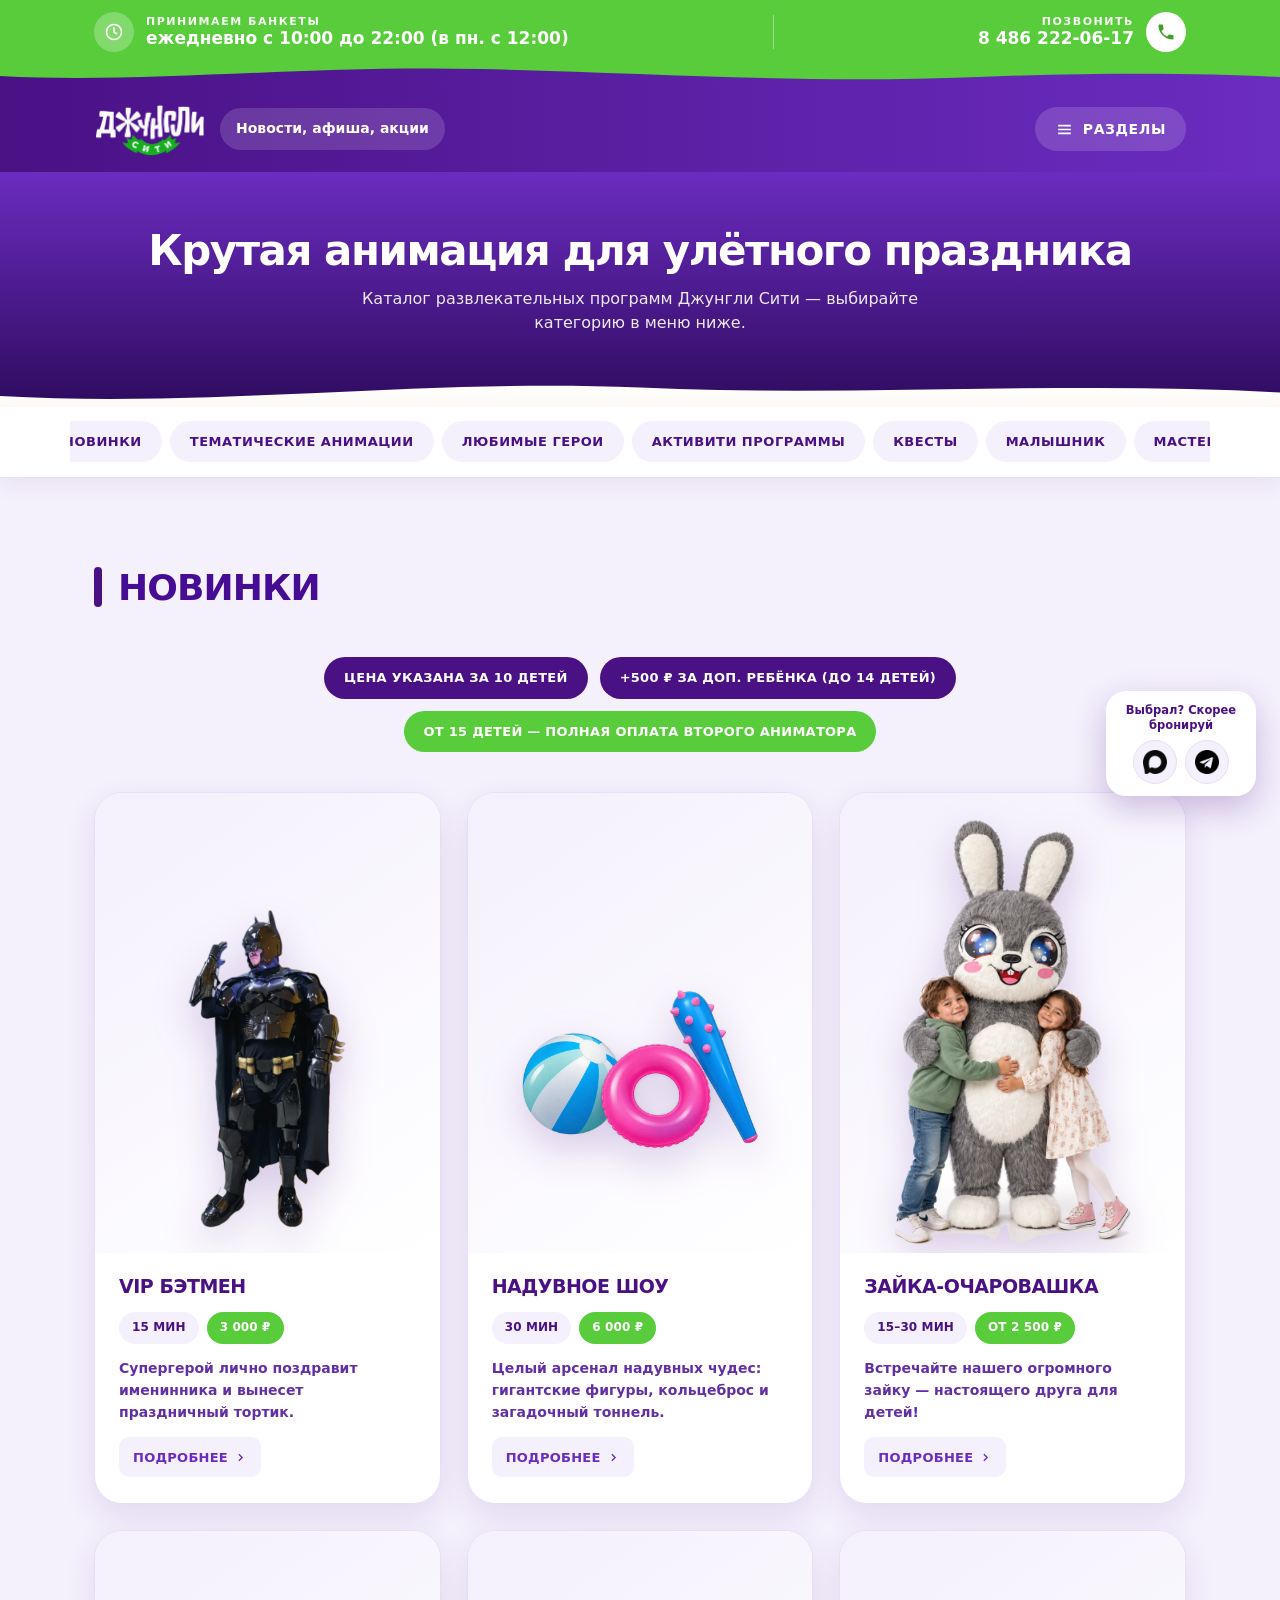
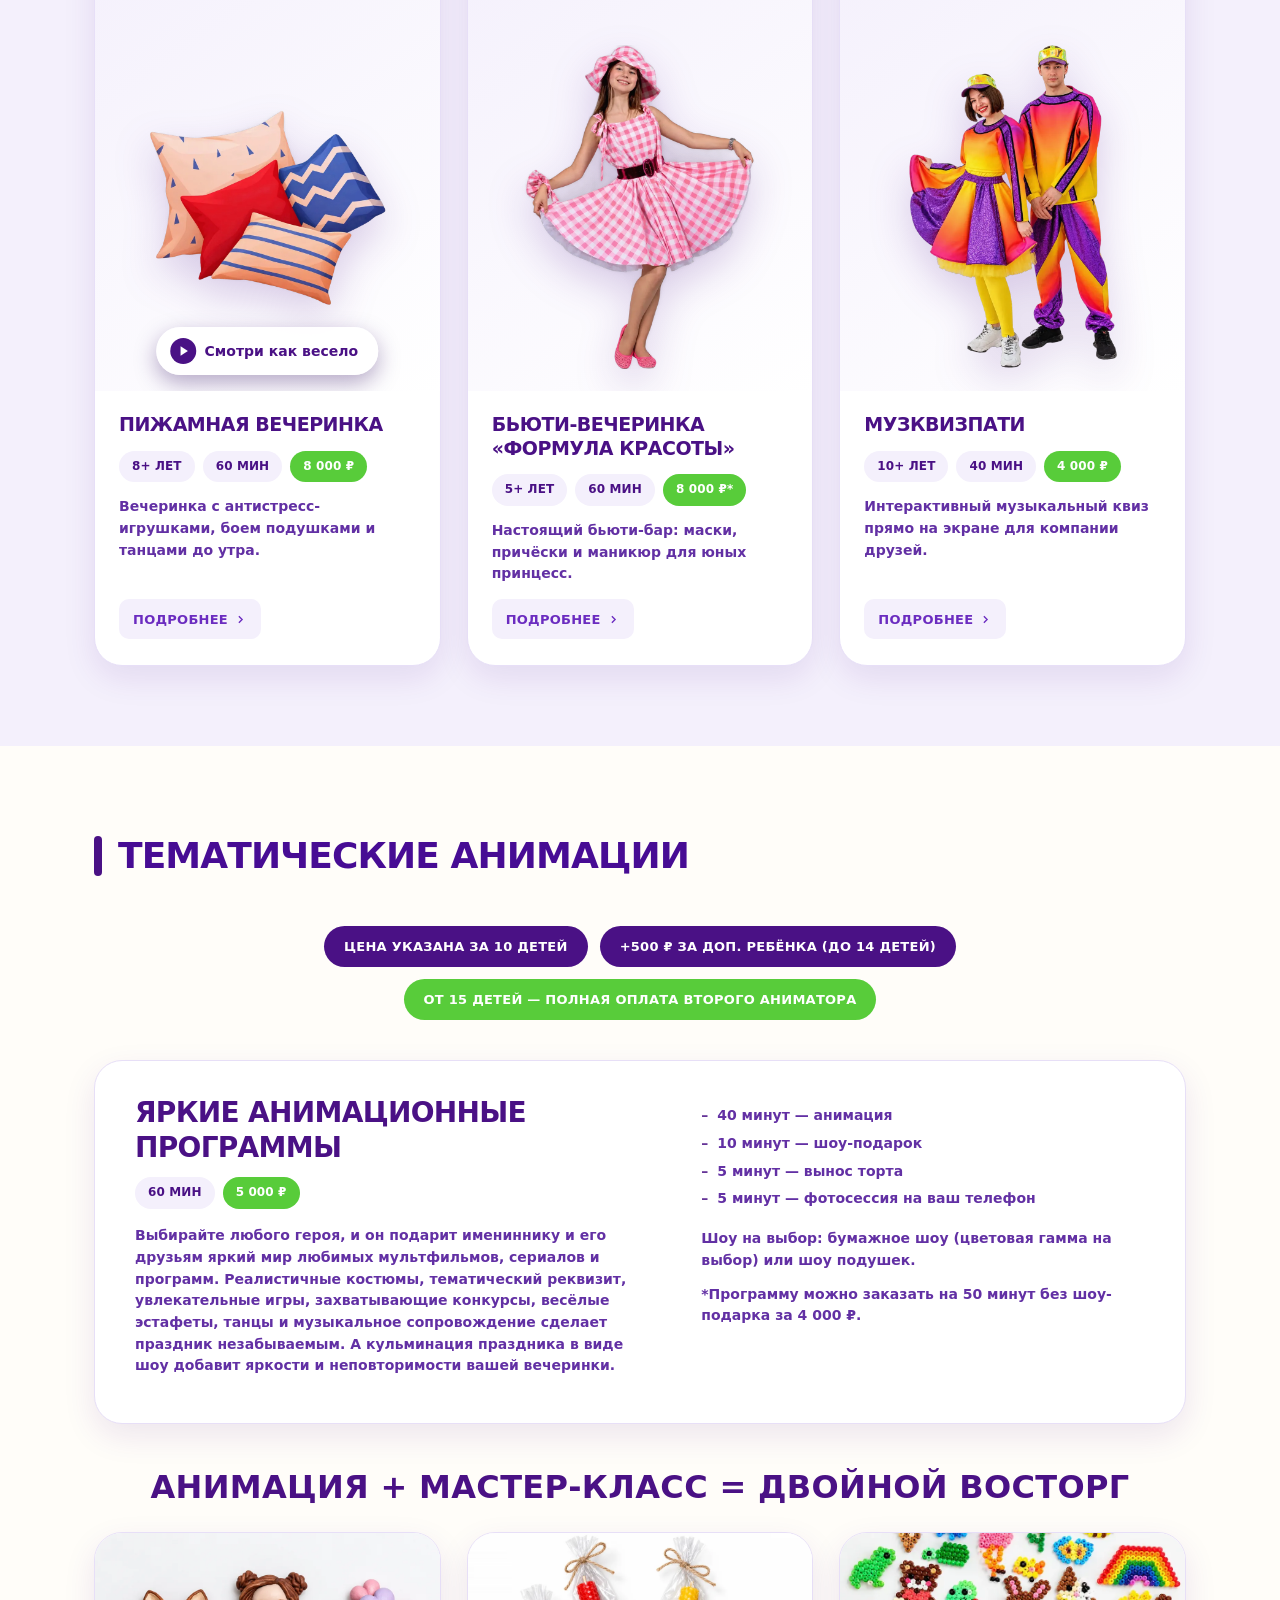
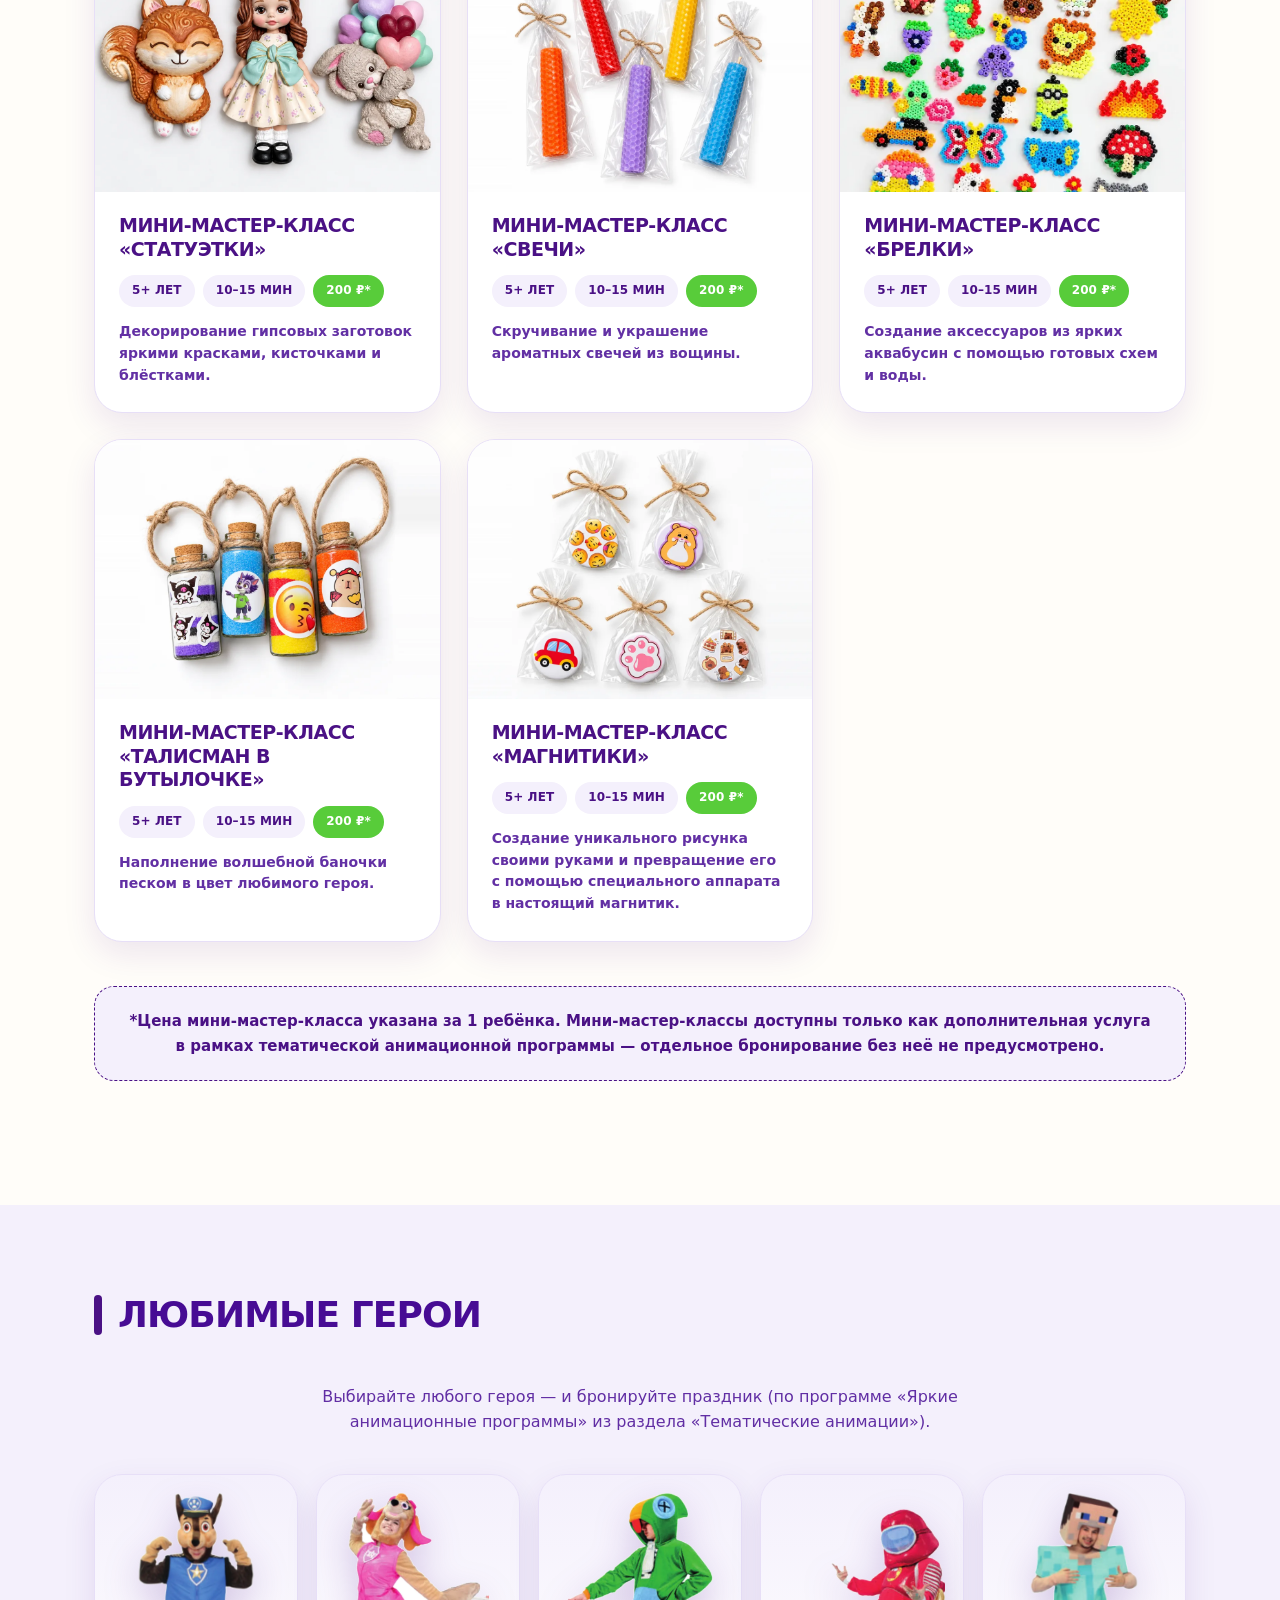
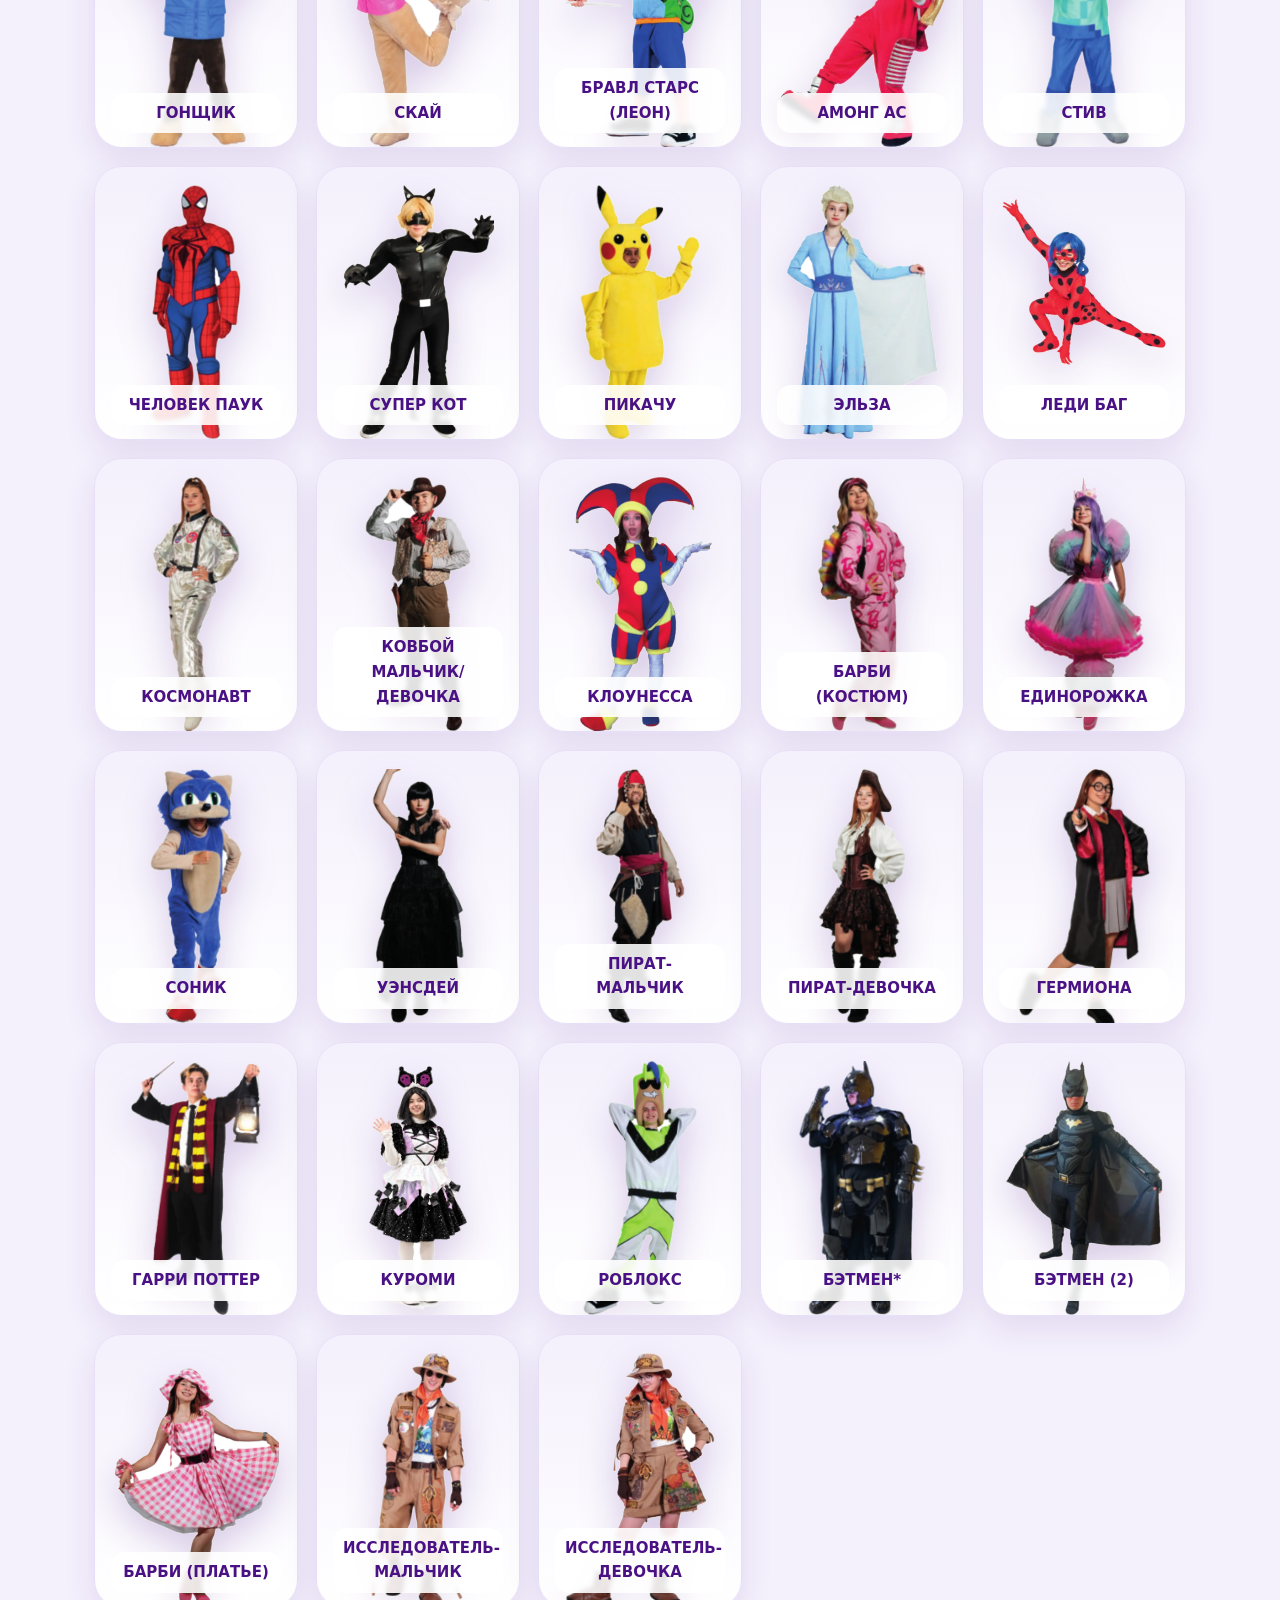
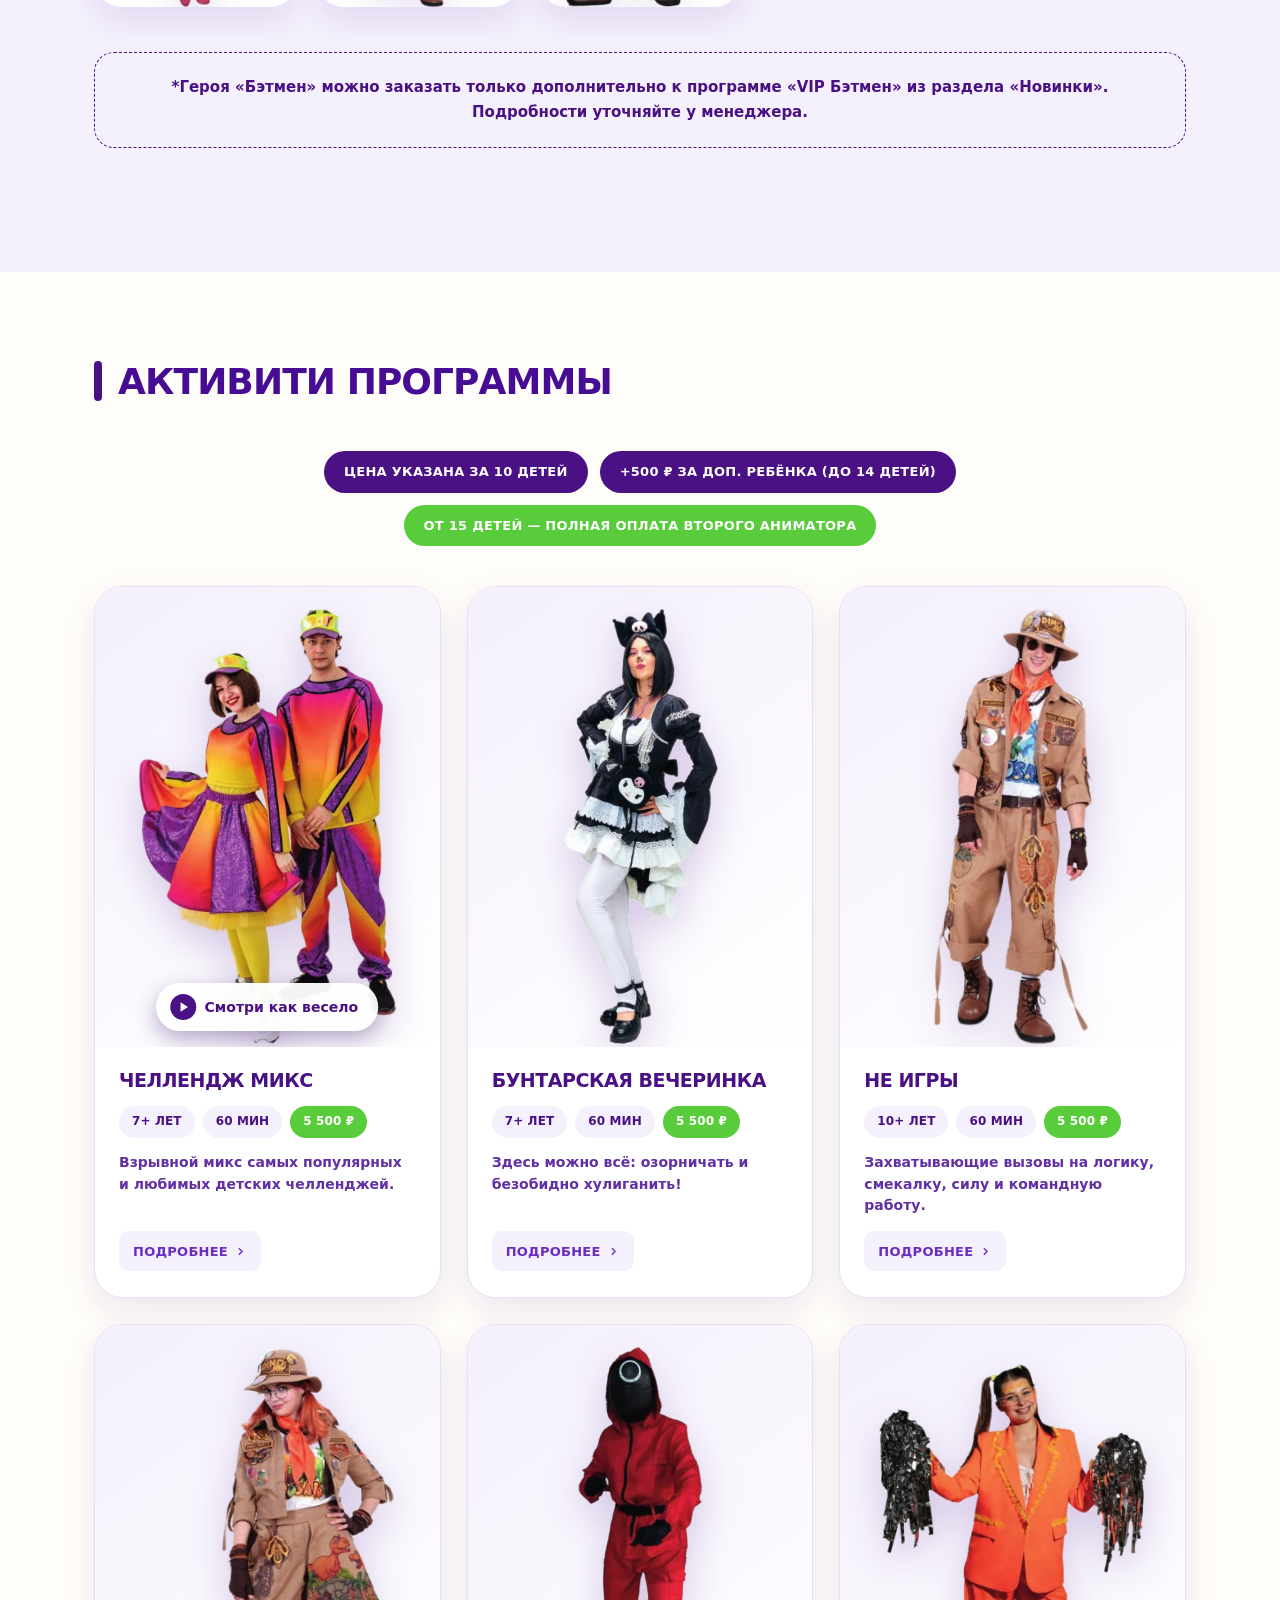
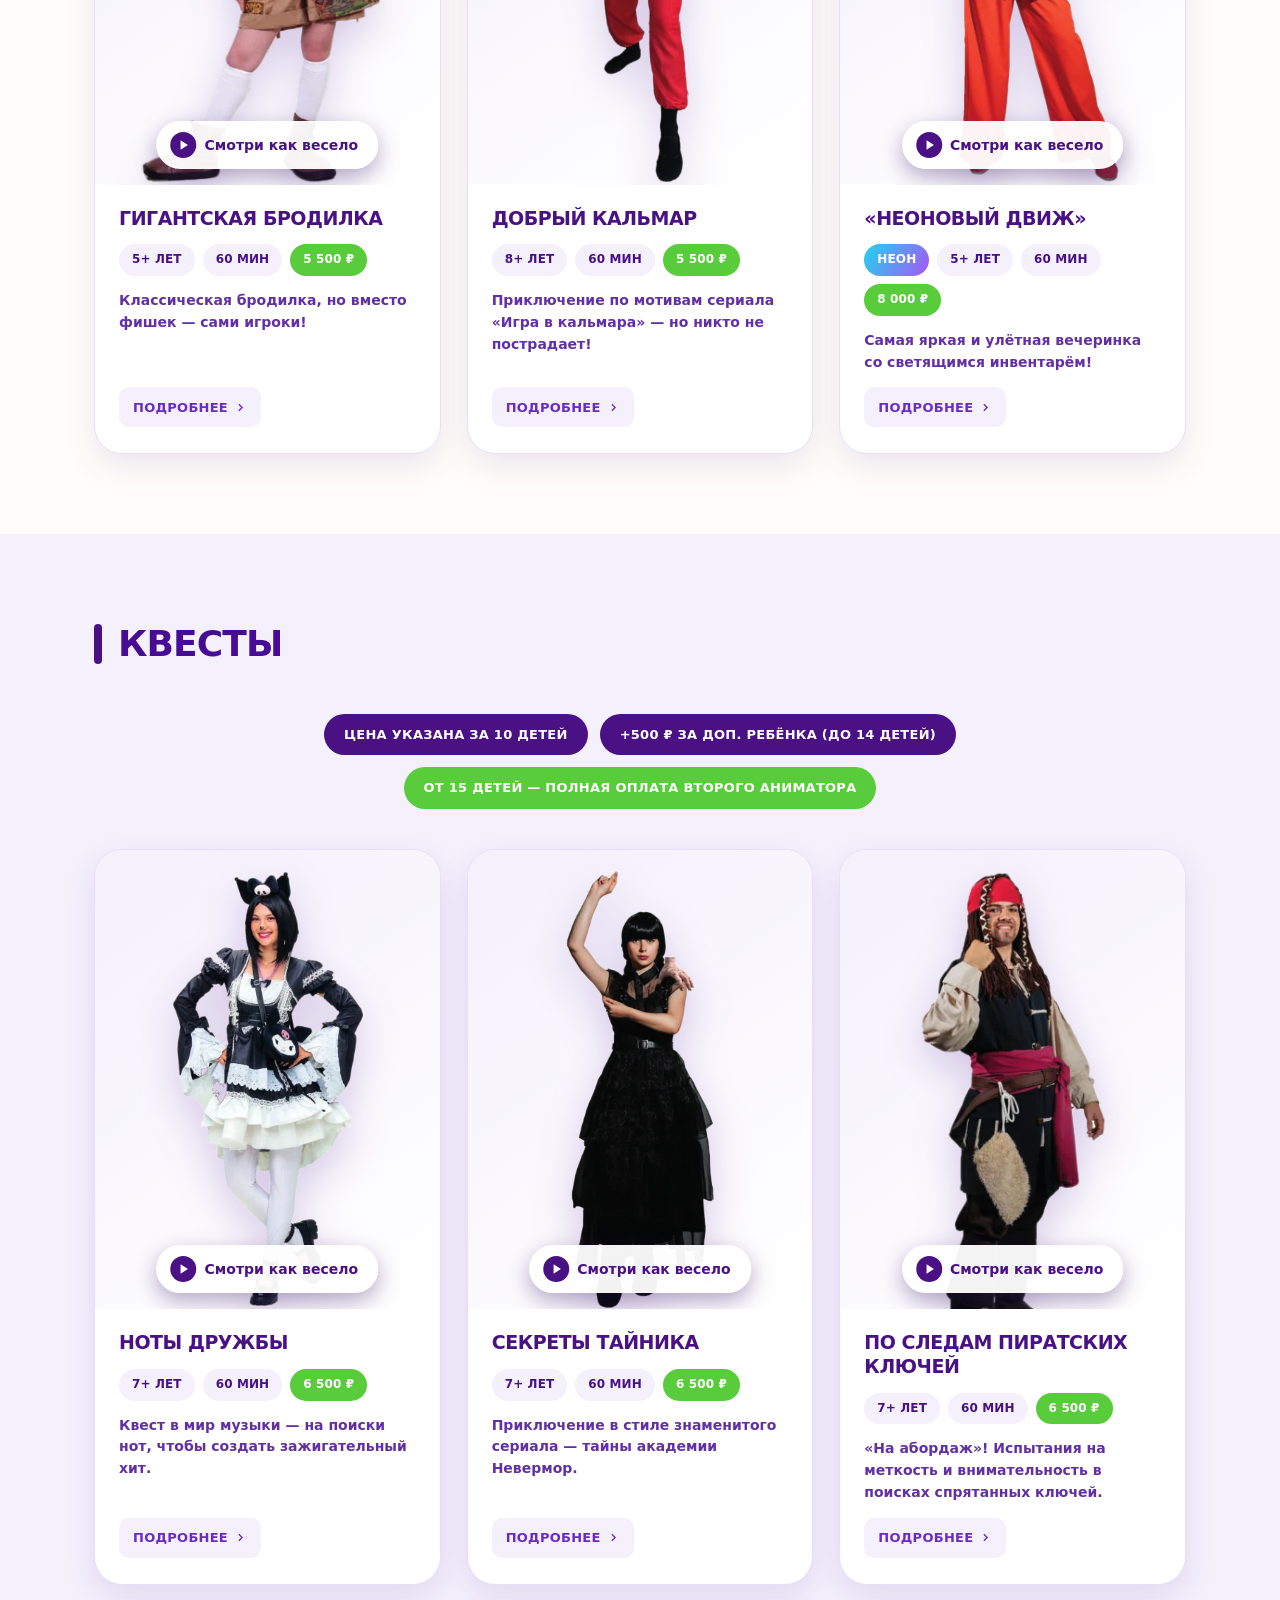
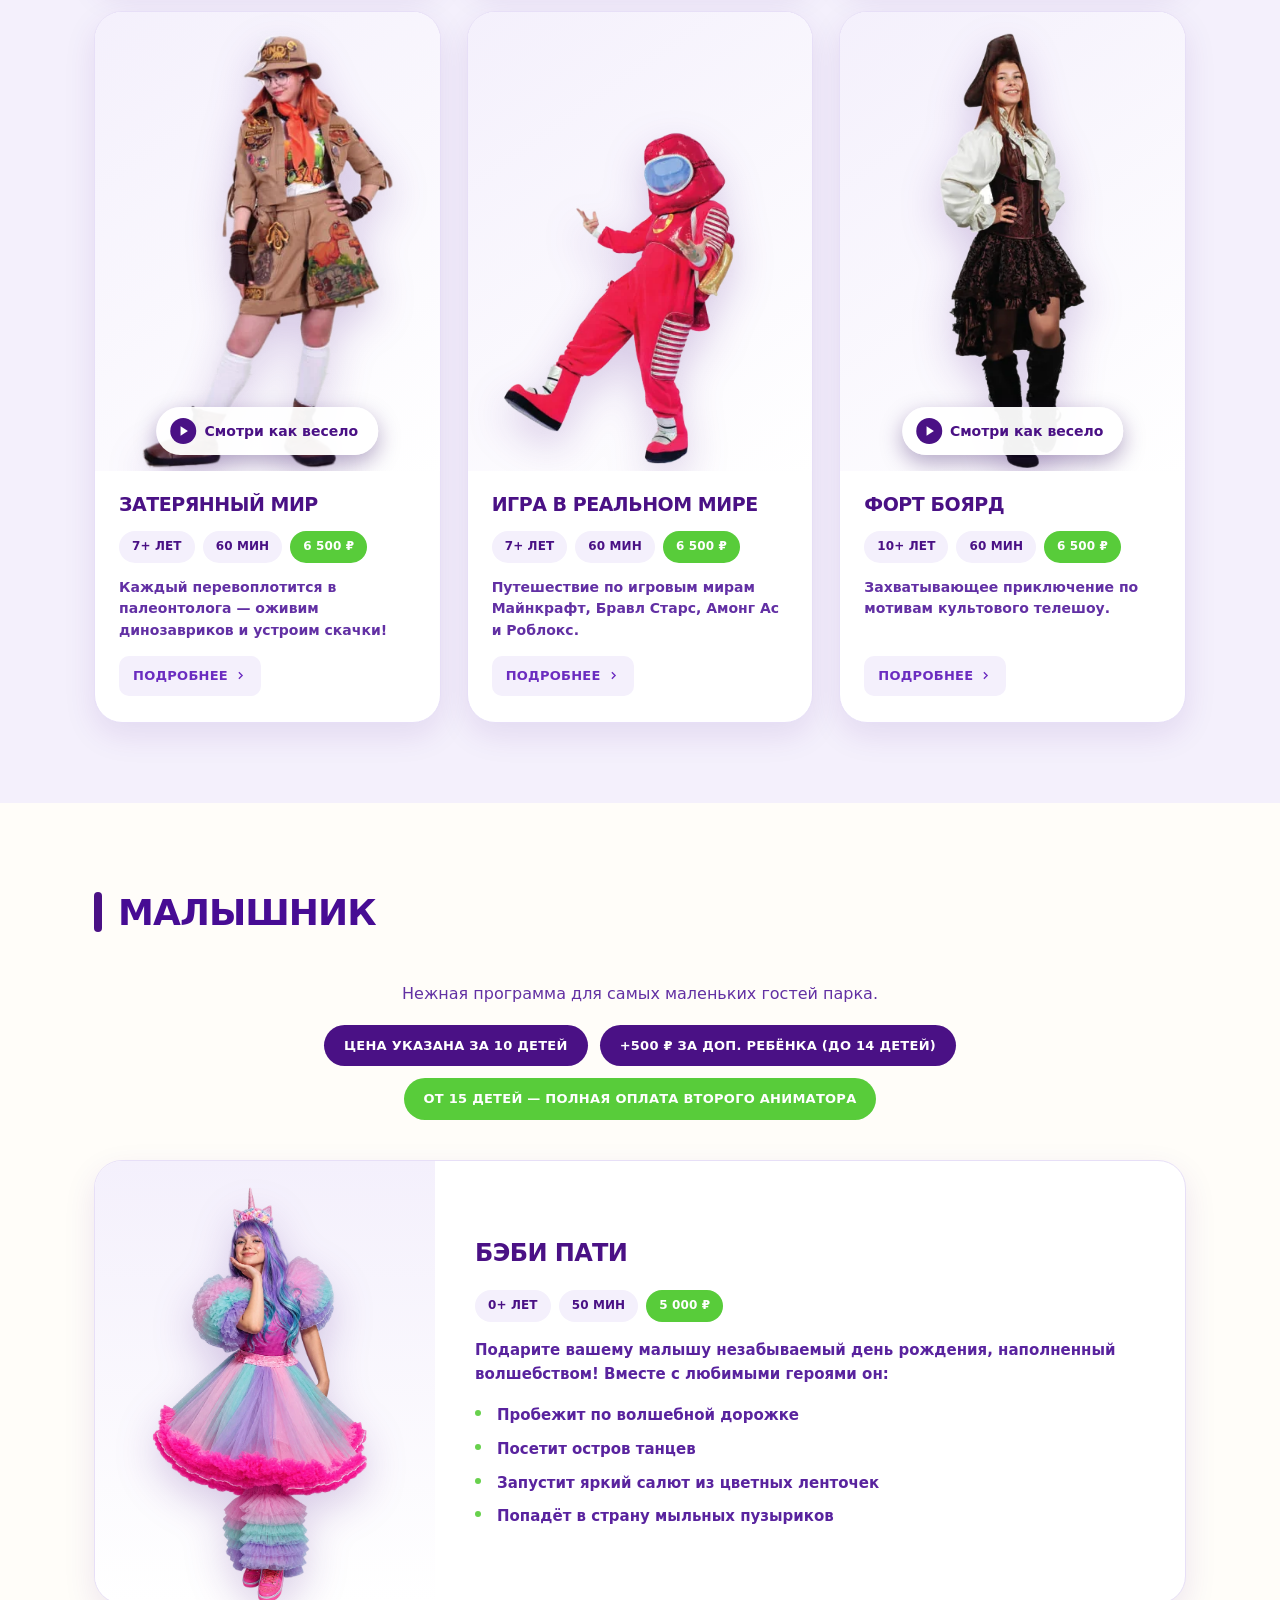
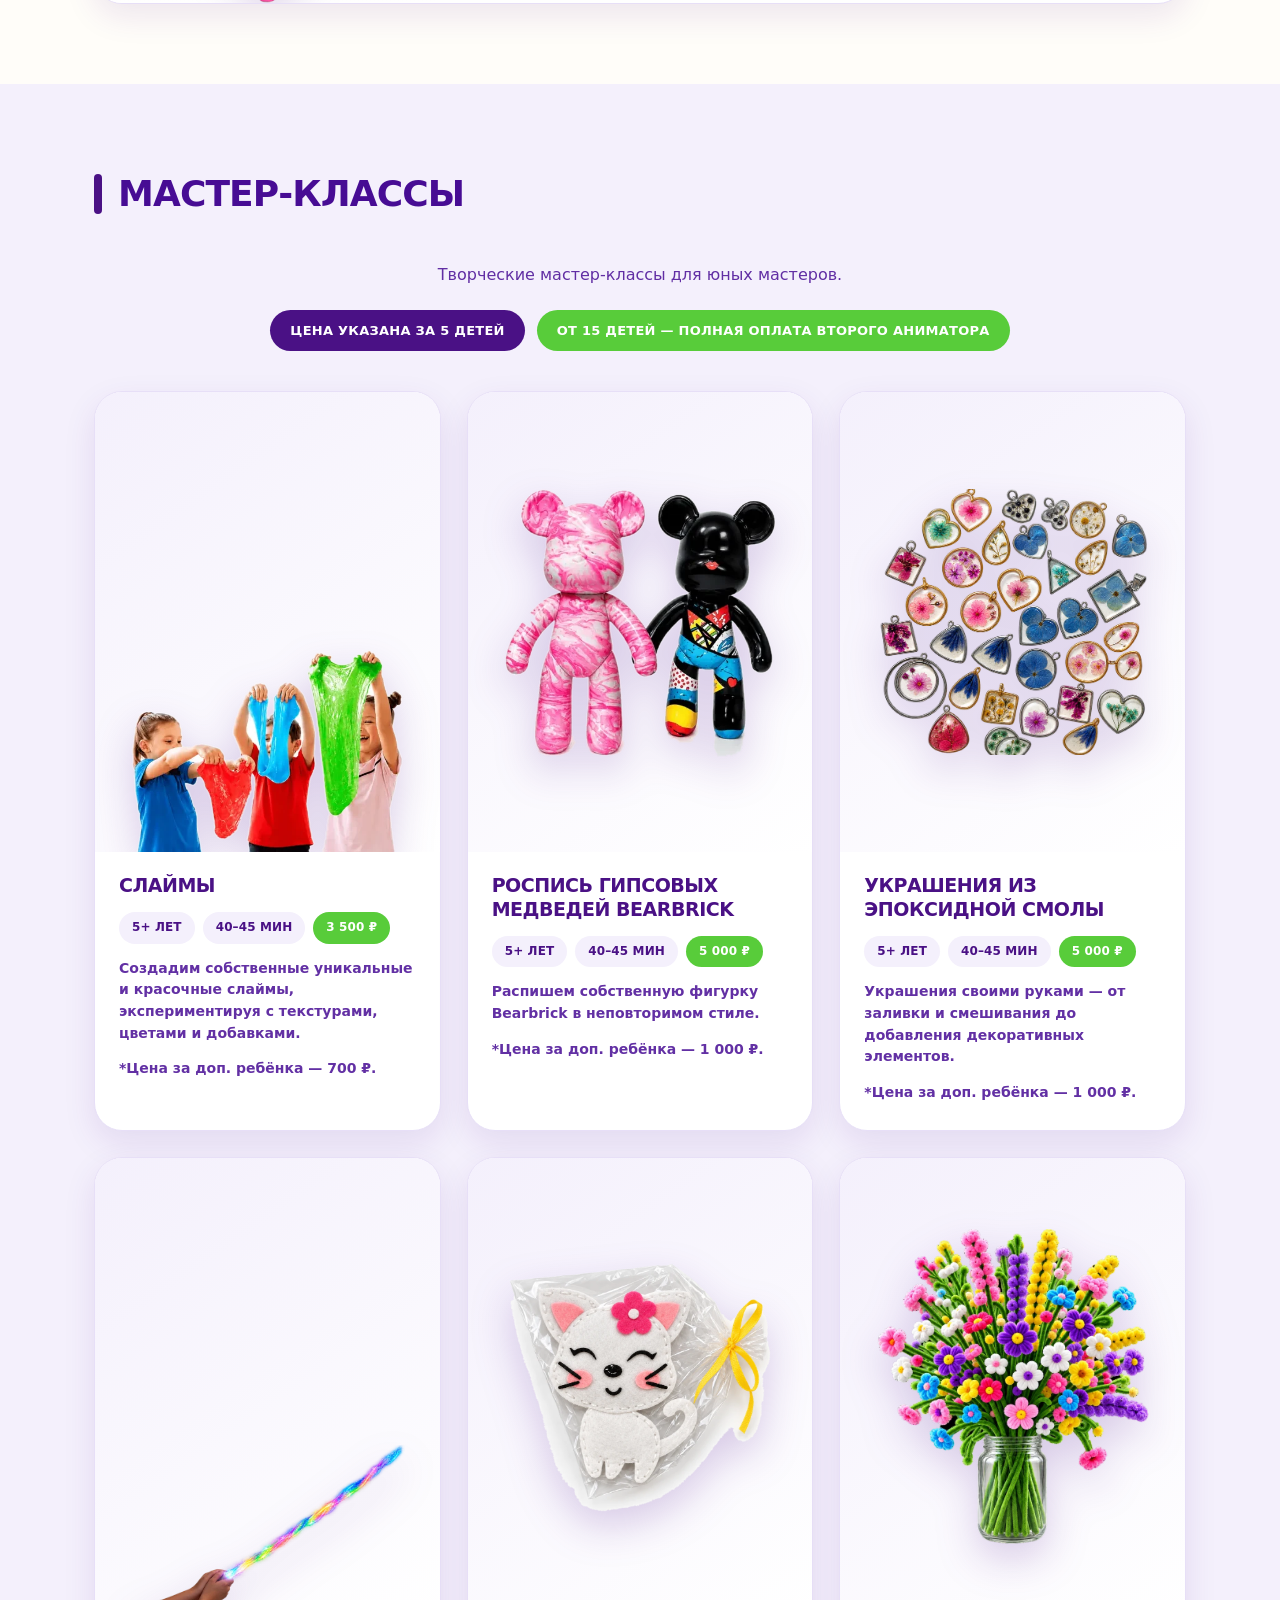
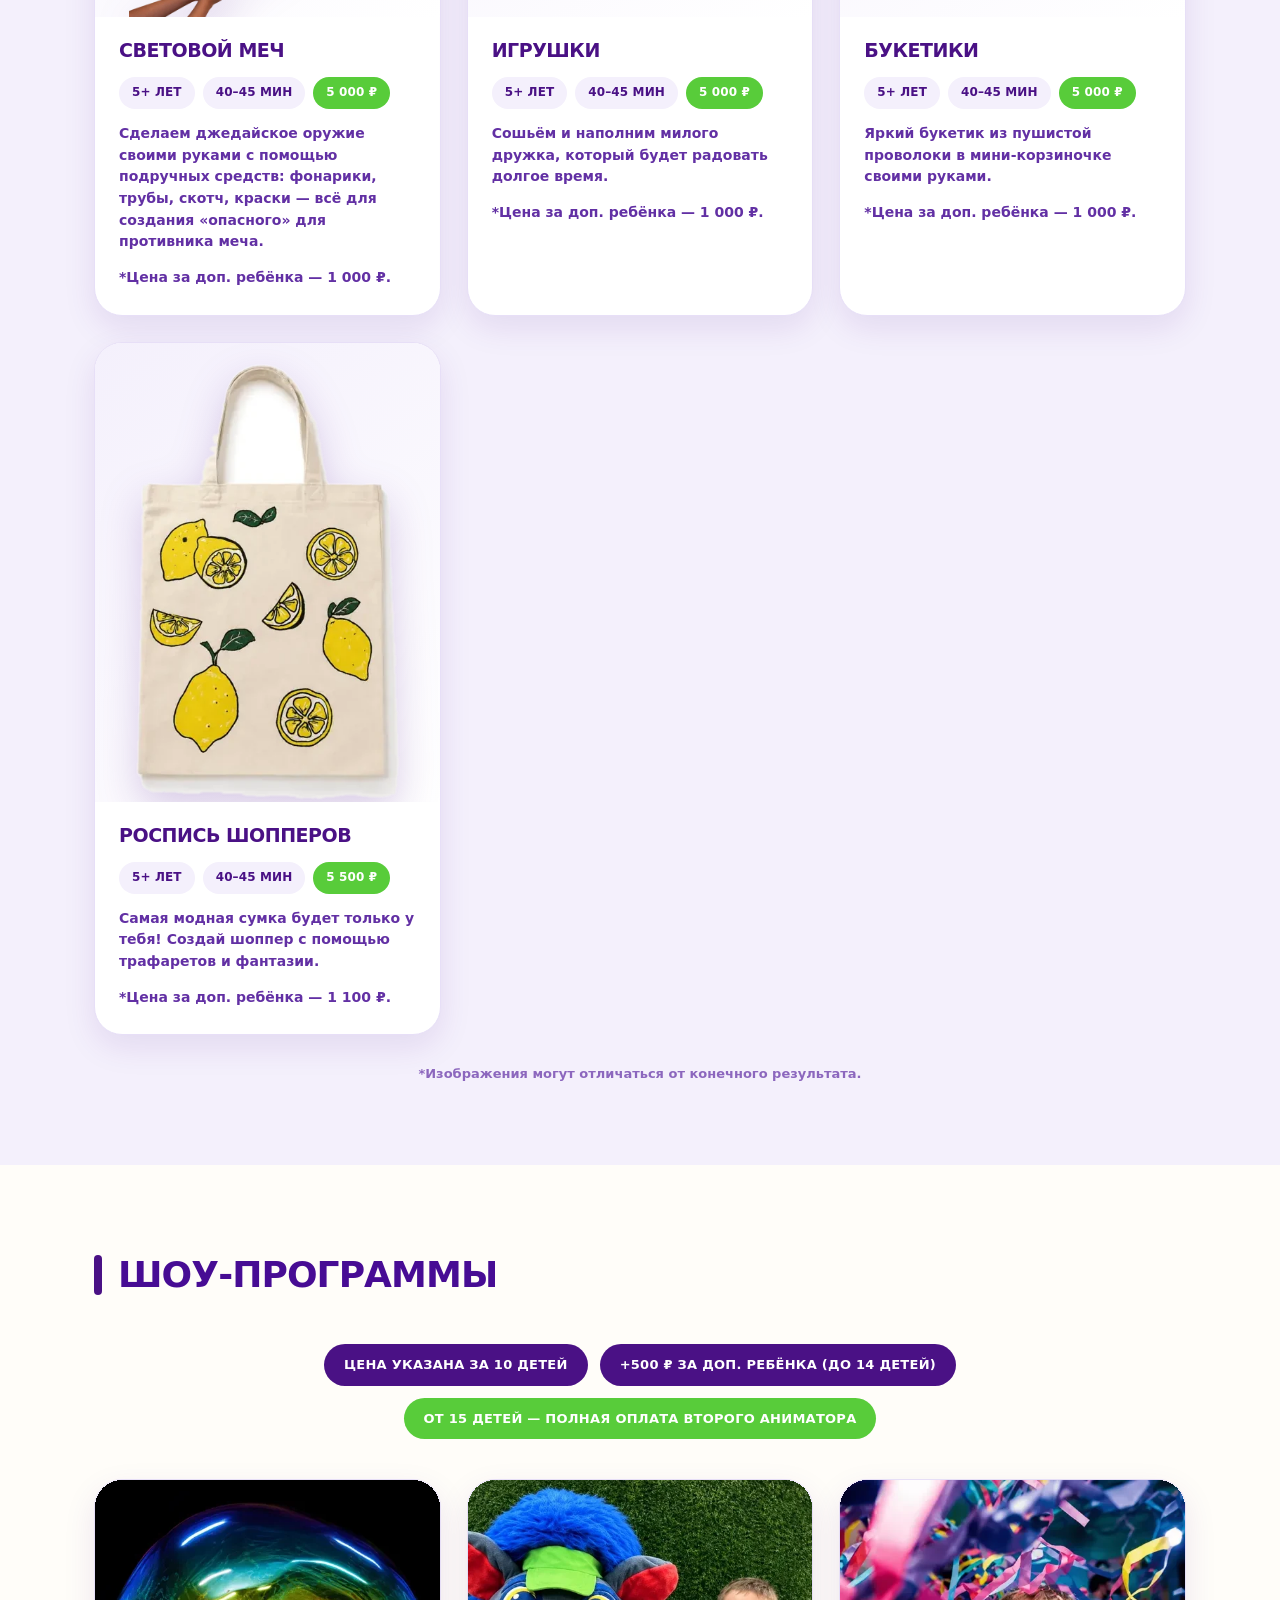
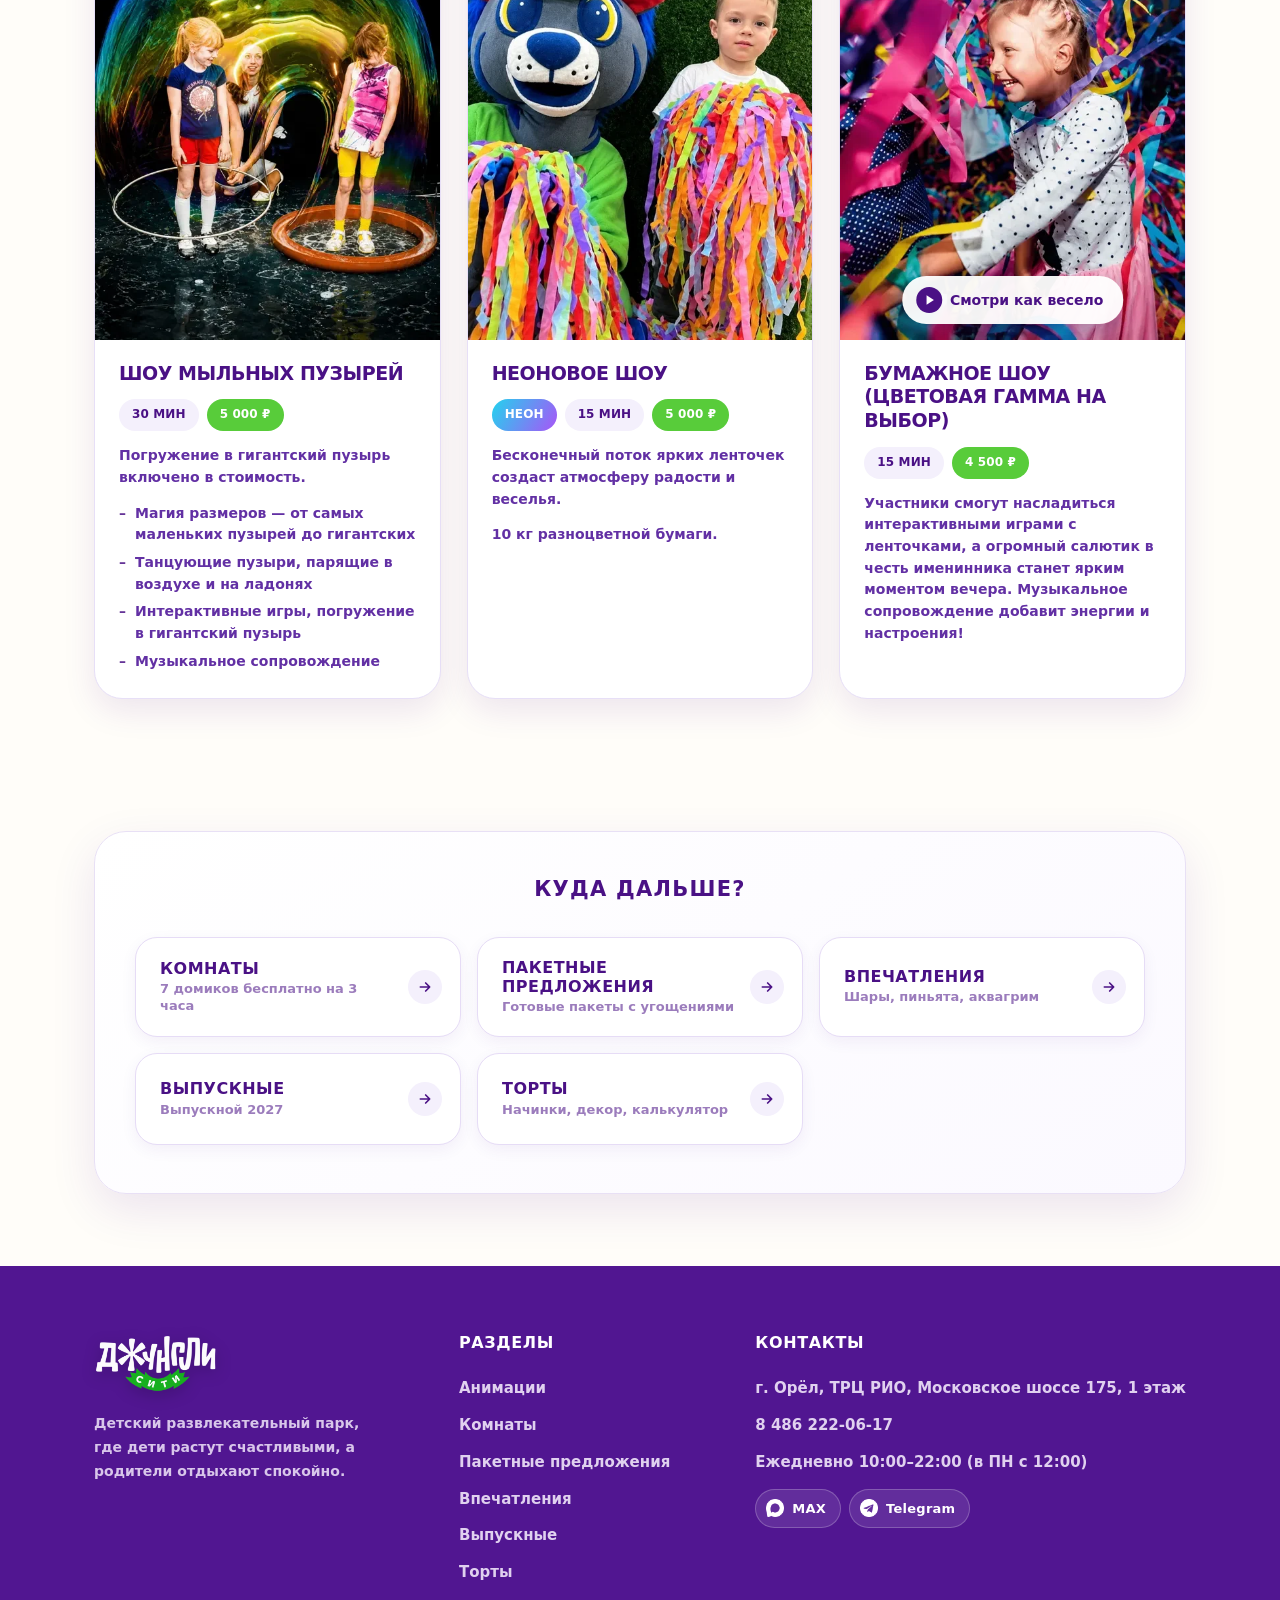
==== commit c766ef43: "1" ====
--- a/animations.html
+++ b/animations.html
@@ -32,7 +32,7 @@
         </span>
         <span class="top-text">
           <small>Принимаем банкеты</small>
-          <strong>ежедневно с 10:00 до 21:00 (в пн. с 12:00)</strong>
+          <strong>ежедневно с 10:00 до 22:00 (в пн. с 12:00)</strong>
         </span>
       </div>
       <span class="top-divider"></span>
@@ -122,7 +122,7 @@
     <button class="lightbox__close" type="button" id="roomLightboxClose" aria-label="Закрыть">
       <svg viewBox="0 0 24 24" fill="none" stroke="currentColor" stroke-width="2.5"><path d="M6 6l12 12M18 6L6 18"/></svg>
     </button>
-    <img id="roomLightboxImg" src="" alt="">
+    <img id="roomLightboxImg" alt="">
     <div class="lightbox__name" id="roomLightboxName"></div>
   </div>
 </div>
@@ -196,7 +196,7 @@
           </div>
           <p class="program-card__teaser">Встречайте нашего огромного зайку — настоящего друга для детей!</p>
           <div class="program-card__full">
-            <p>Встречайте нашего огромного зайку — настоящего друга для детей! Этот дружелюбный медведь готов поздравить вашего ребёнка с праздником, станцевать весёлый танец и подарить незабываемые эмоции. Он с радостью даст пять и позирует на фото, чтобы сохранить яркие моменты. Подарите вашему малышу волшебство вместе с нашим мишкой!</p>
+            <p>Встречайте нашего огромного зайку — настоящего друга для детей! Этот добрый зайка готов поздравить вашего ребёнка с праздником, станцевать весёлый танец и подарить незабываемые эмоции. Он с радостью даст пять и позирует на фото, чтобы сохранить яркие моменты. Подарите вашему малышу волшебство вместе с нашим зайкой!</p>
             <p><strong>15 минут</strong> — 2 500 ₽<br><strong>30 минут</strong> — 4 000 ₽</p>
           </div>
           <button class="program-card__toggle" type="button" data-toggle-card aria-expanded="false">
@@ -801,6 +801,13 @@
       <p>Творческие мастер-классы для юных мастеров.</p>
     </div>
 
+    <div class="category-intro" style="margin-top:-18px">
+      <div class="badge-row">
+        <span class="badge-pill">Цена указана за 5 детей</span>
+        <span class="badge-pill badge-pill--accent">От 15 детей — полная оплата второго аниматора</span>
+      </div>
+    </div>
+
     <div class="program-grid">
 
       <div class="program-card">
@@ -909,6 +916,14 @@
 <section class="category pattern-dots" id="shows" style="background:var(--bg)">
   <div class="container">
     <h2>Шоу-программы</h2>
+
+    <div class="category-intro">
+      <div class="badge-row">
+        <span class="badge-pill">Цена указана за 10 детей</span>
+        <span class="badge-pill">+500 ₽ за доп. ребёнка (до 14 детей)</span>
+        <span class="badge-pill badge-pill--accent">От 15 детей — полная оплата второго аниматора</span>
+      </div>
+    </div>
 
     <div class="program-grid">
 
--- a/styles.css
+++ b/styles.css
@@ -1554,3 +1554,14 @@
 .program-card--wide .pc-wide__col .program-card__teaser{margin:0 0 12px}
 .program-card--wide .pc-wide__col .program-card__list{margin:6px 0 18px}
 .program-card--wide .pc-wide__col:last-child{padding-top:4px}
+
+/* сборные торты */
+.tk-ex__sub{text-align:center;color:var(--muted,#6b5a86);margin:-6px 0 24px;font-weight:700}
+.tk-ex__grid{display:grid;grid-template-columns:repeat(3,1fr);gap:22px}
+.tk-ex{background:#fff;border:1px solid var(--line);border-radius:24px;padding:22px;box-shadow:0 8px 18px rgba(74,17,133,.08);display:flex;flex-direction:column}
+.tk-ex img{width:70%;margin:0 auto 16px;aspect-ratio:1;border-radius:50%;object-fit:cover;box-shadow:0 8px 18px rgba(74,17,133,.14)}
+.tk-ex p{margin:0 0 4px}
+.tk-ex ul{margin:0 0 12px;padding-left:18px}
+.tk-ex__lbl{font-weight:800}
+.tk-ex__sum{margin-top:auto!important;padding-top:10px;border-top:1px dashed var(--line);font-size:18px;color:var(--purple-1)}
+@media(max-width:860px){.tk-ex__grid{grid-template-columns:1fr;max-width:460px;margin:0 auto}}
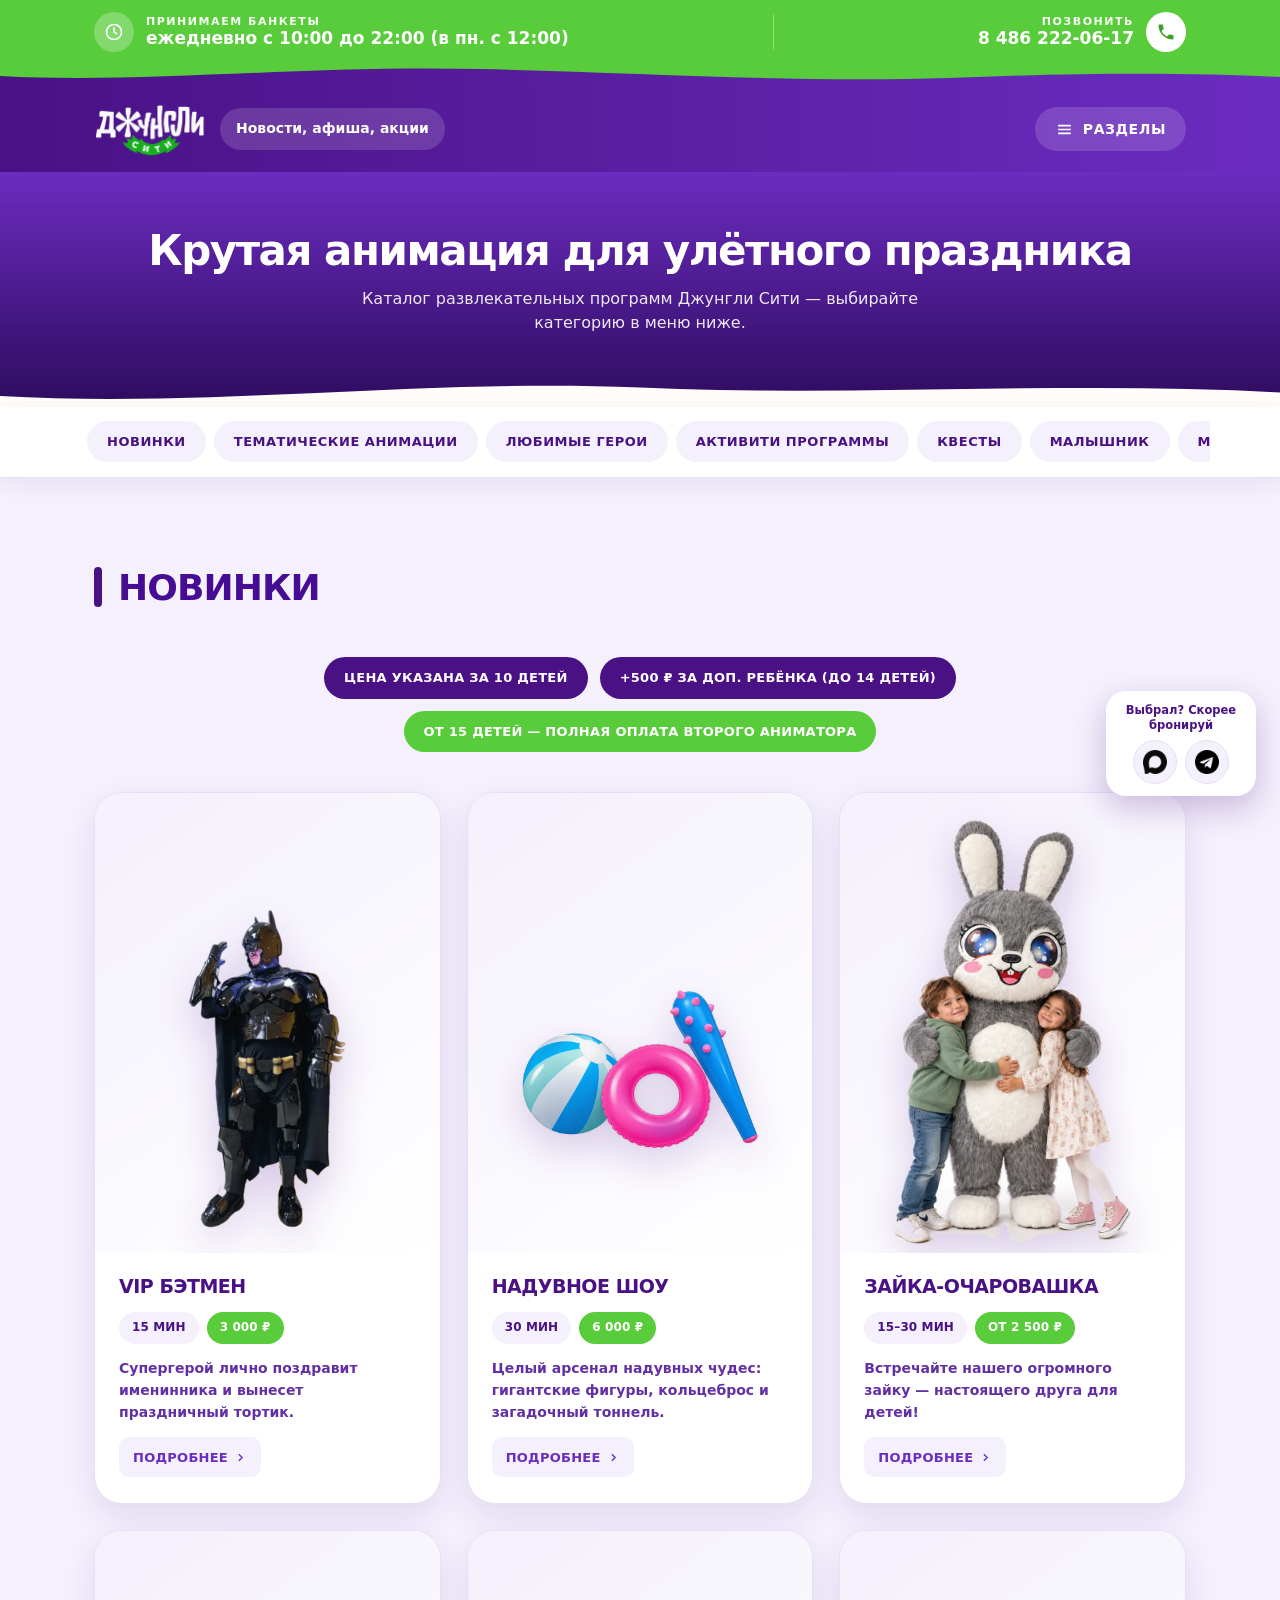
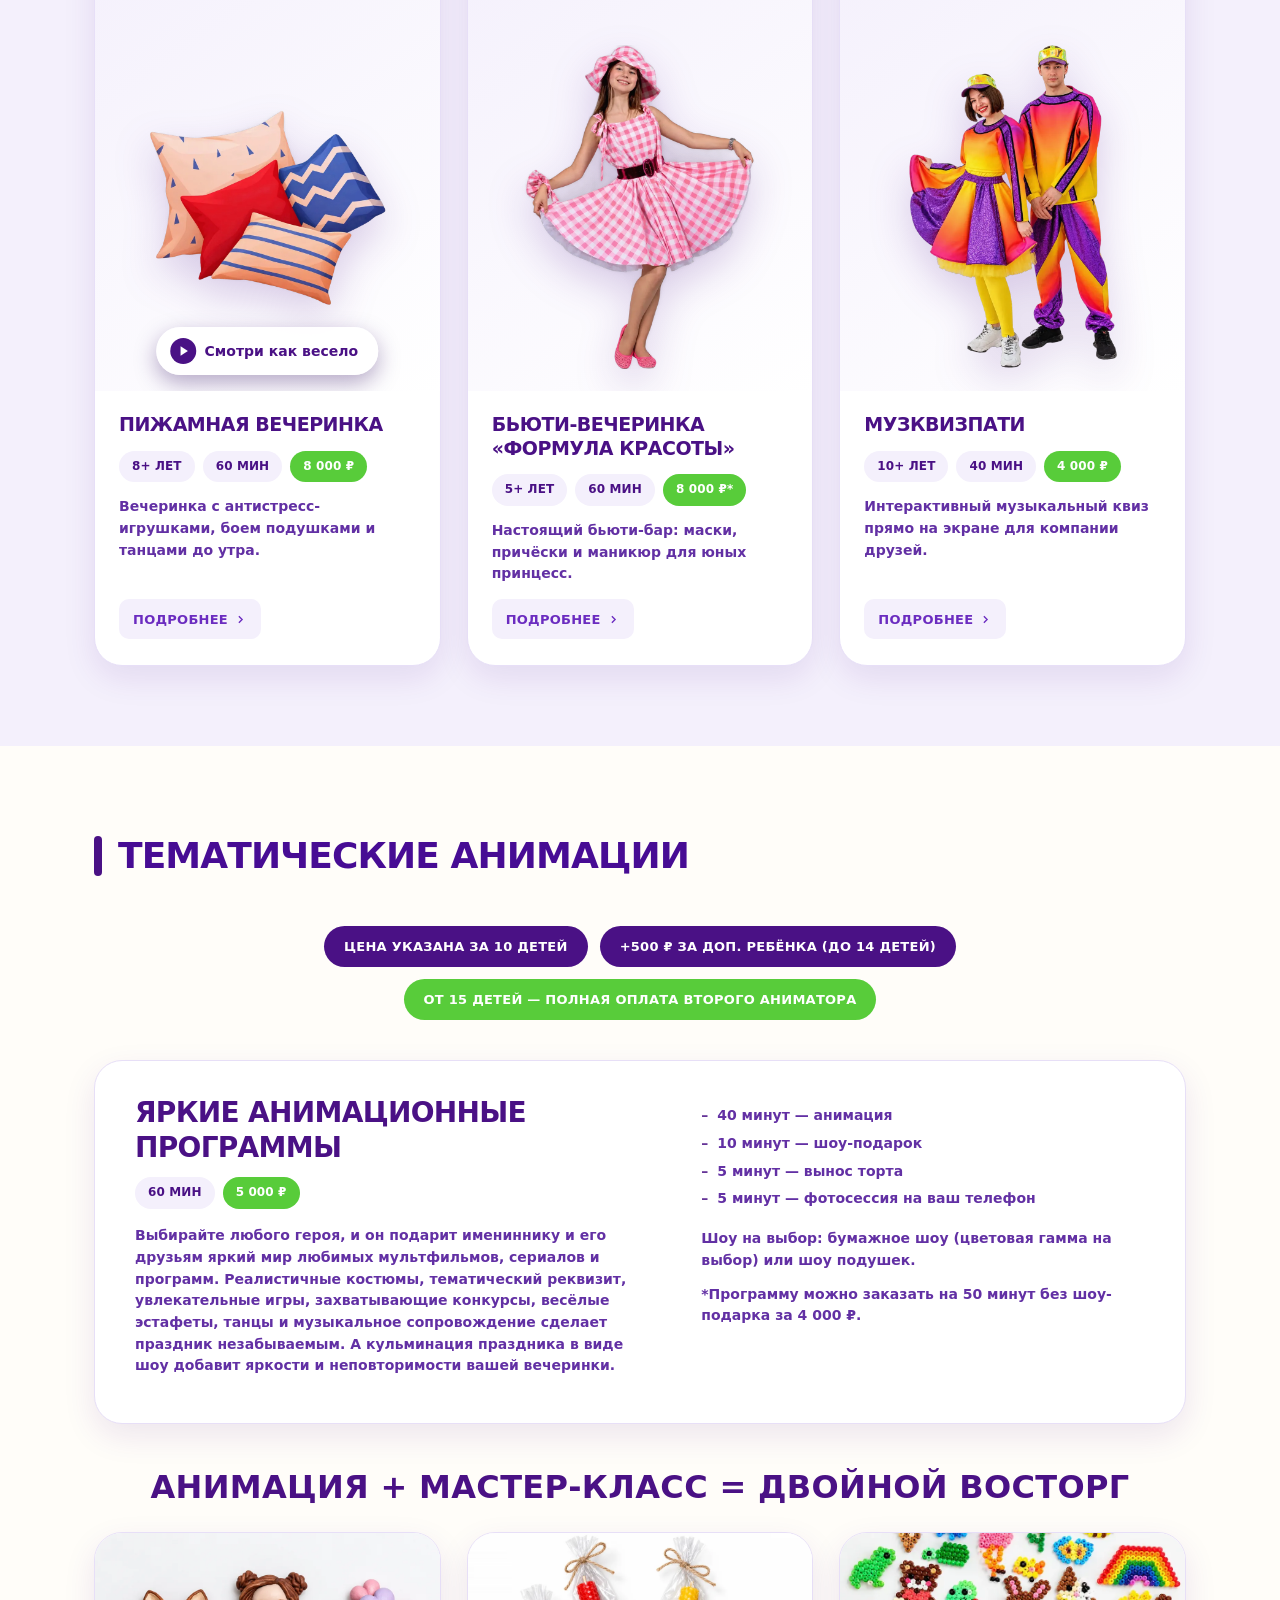
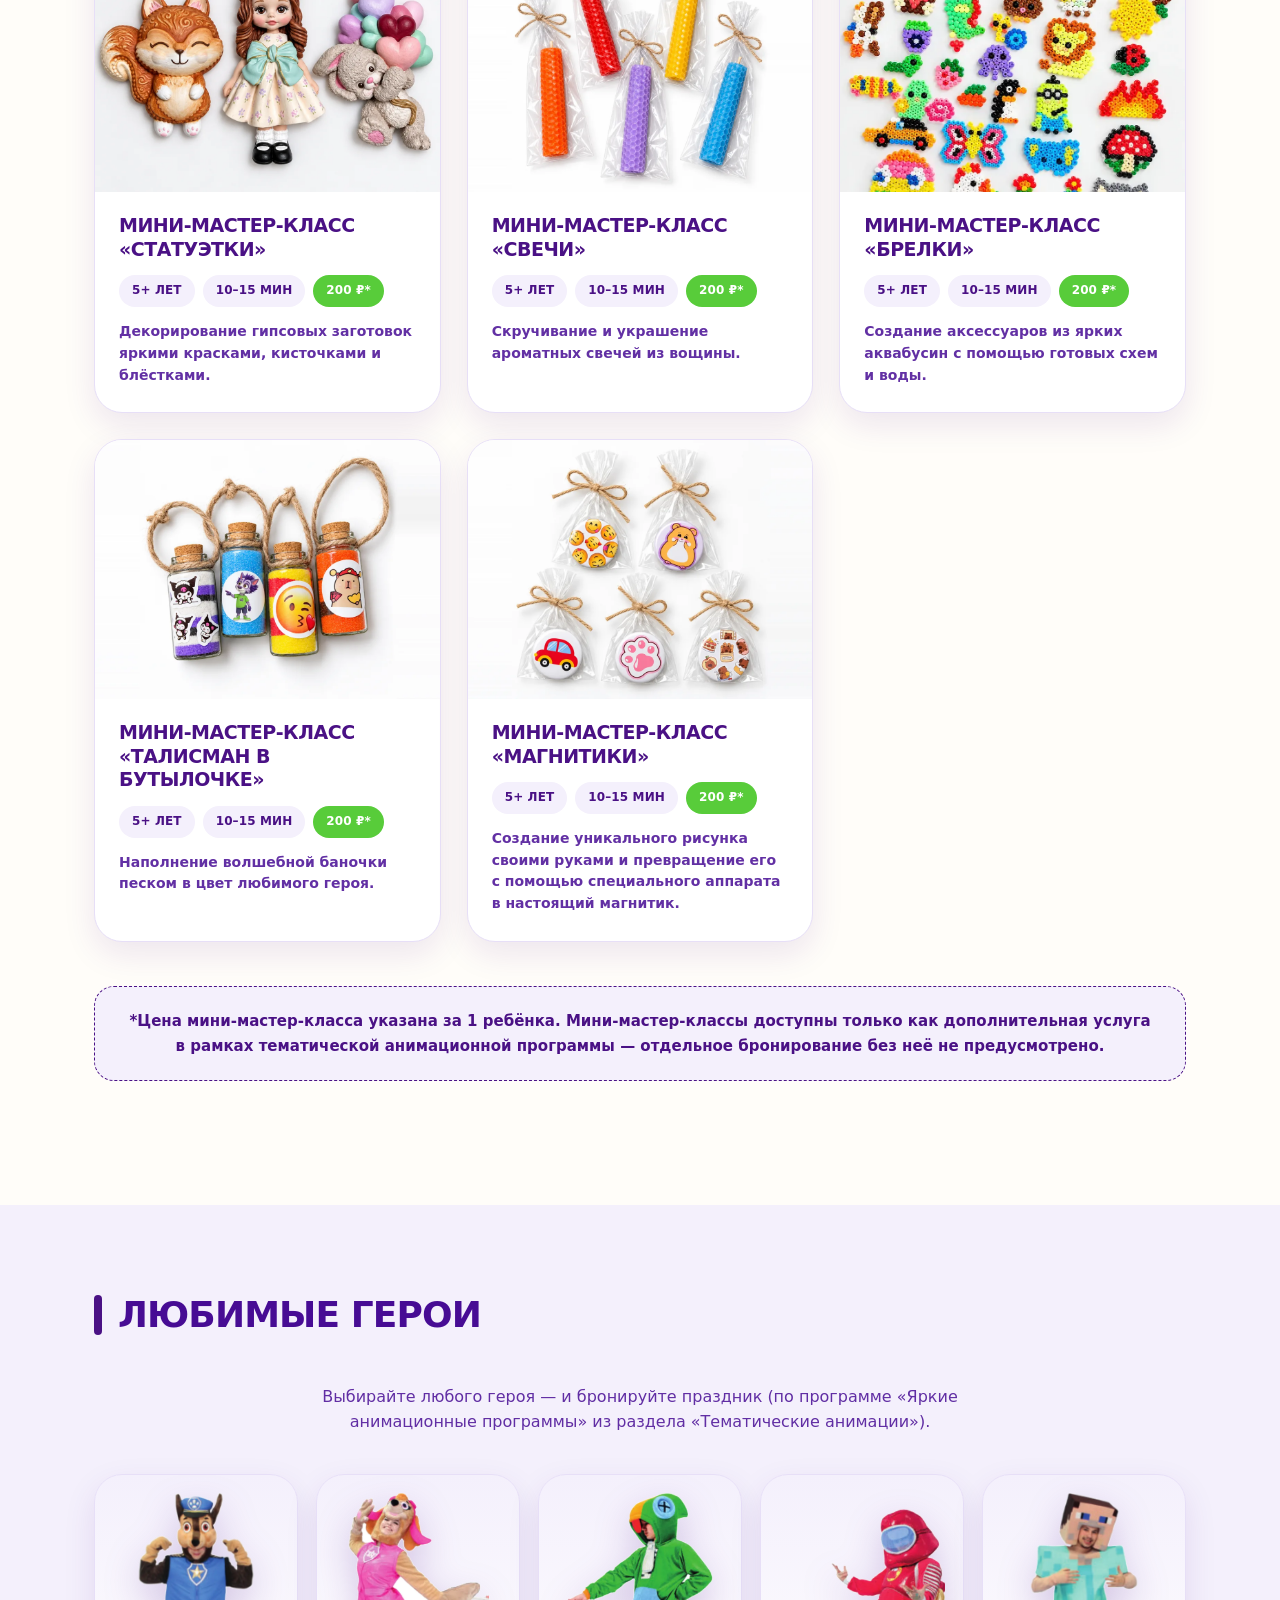
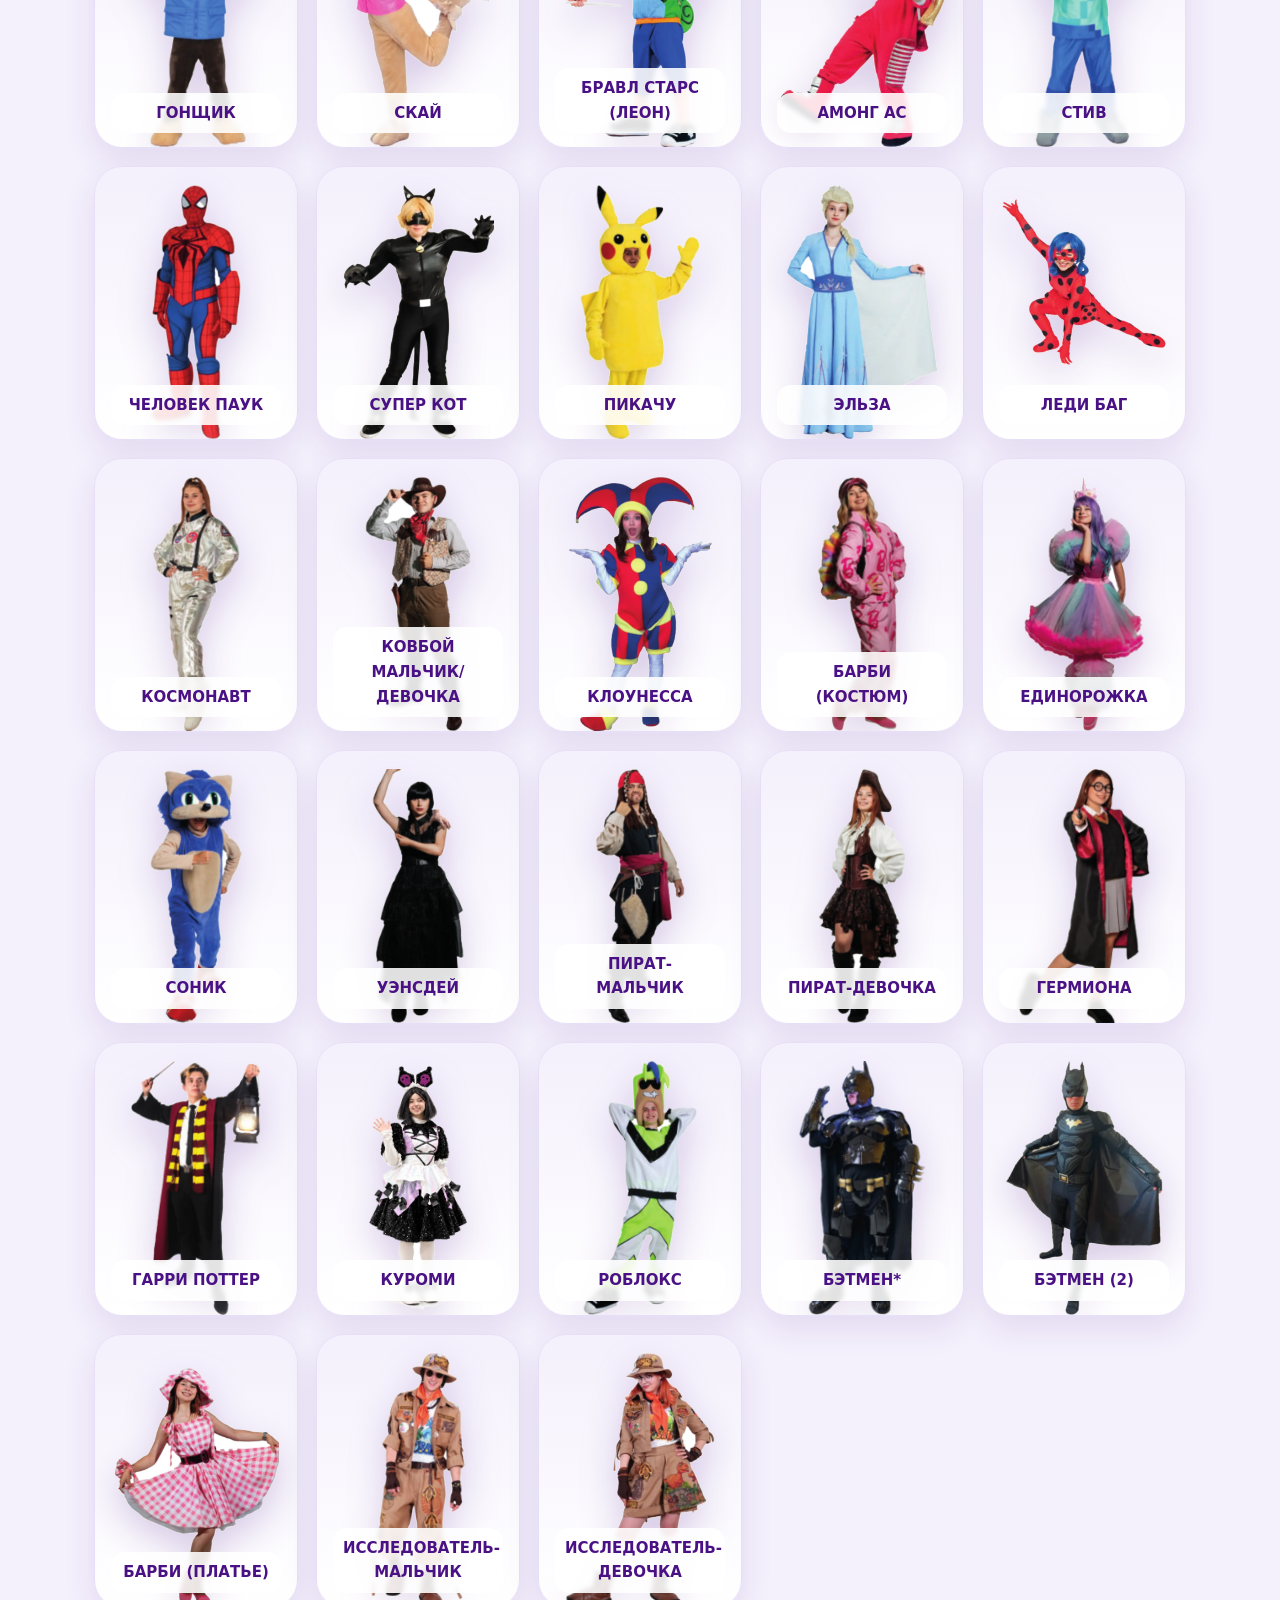
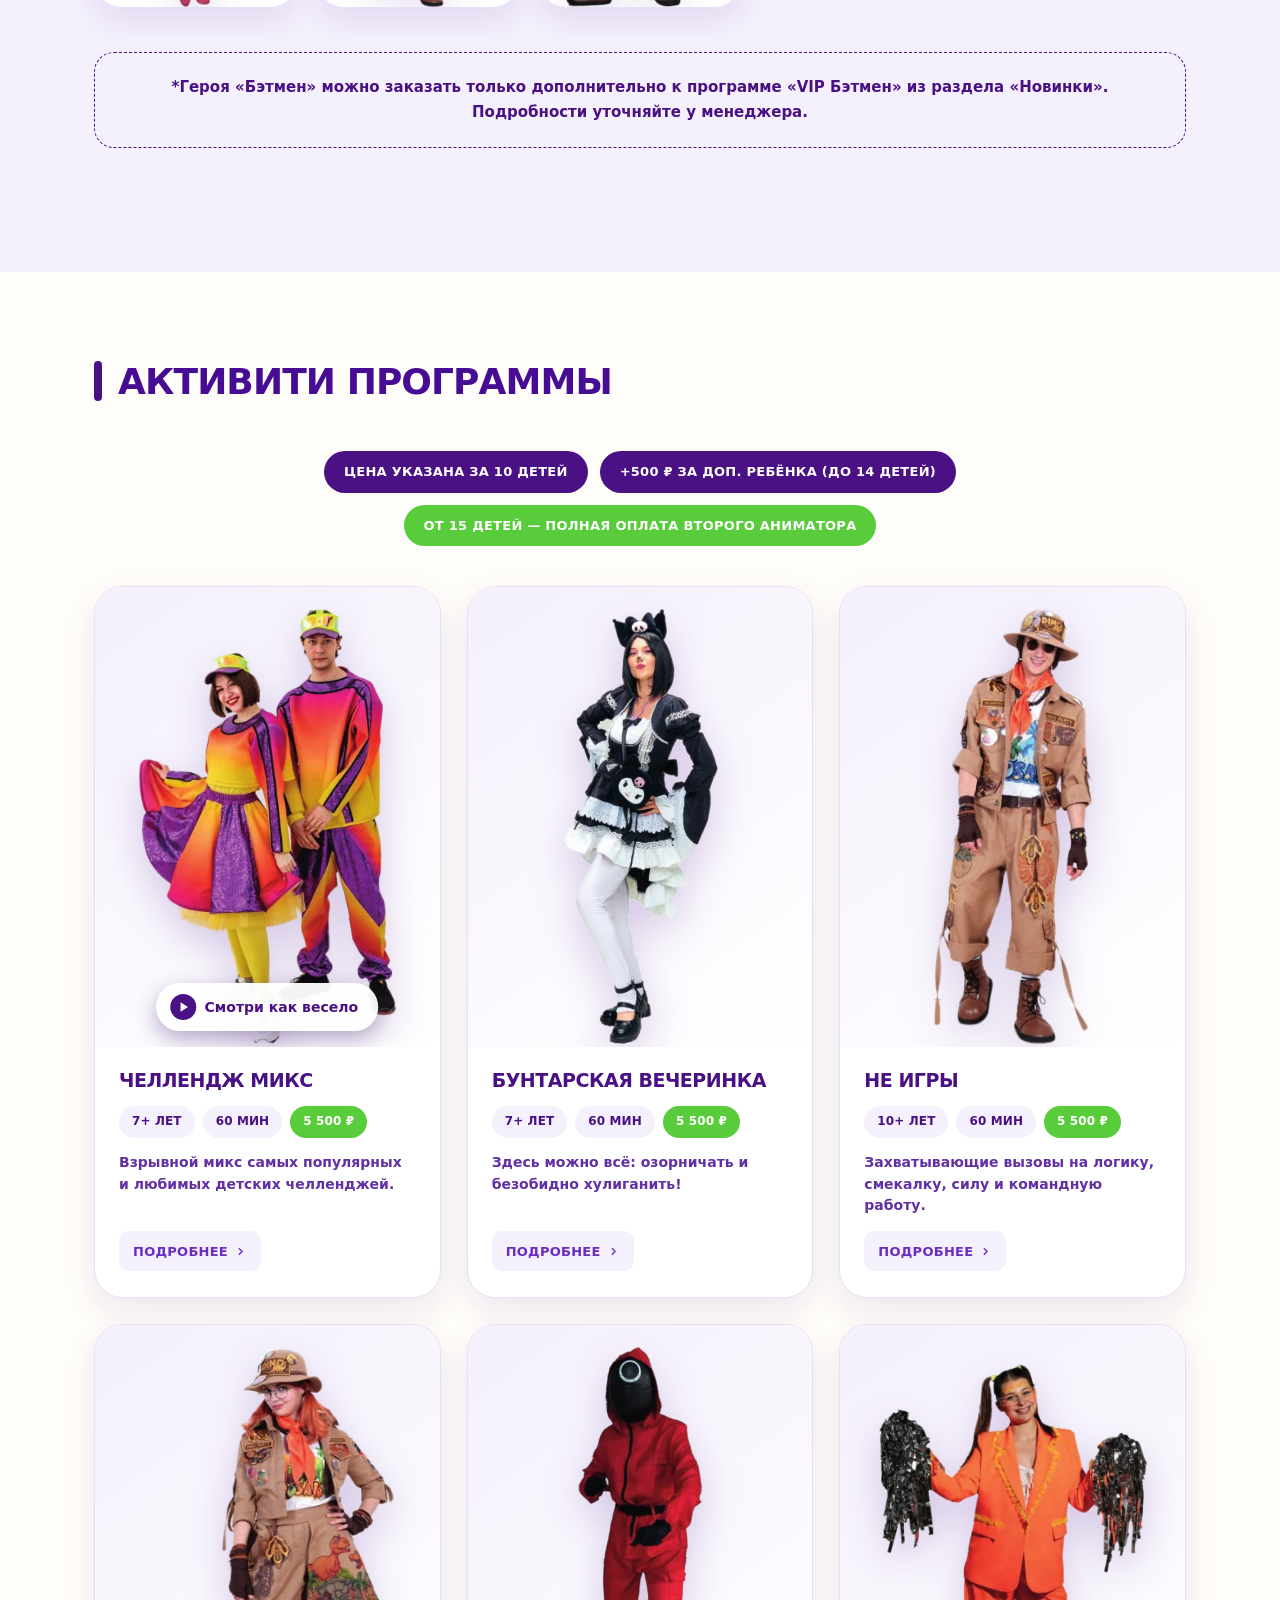
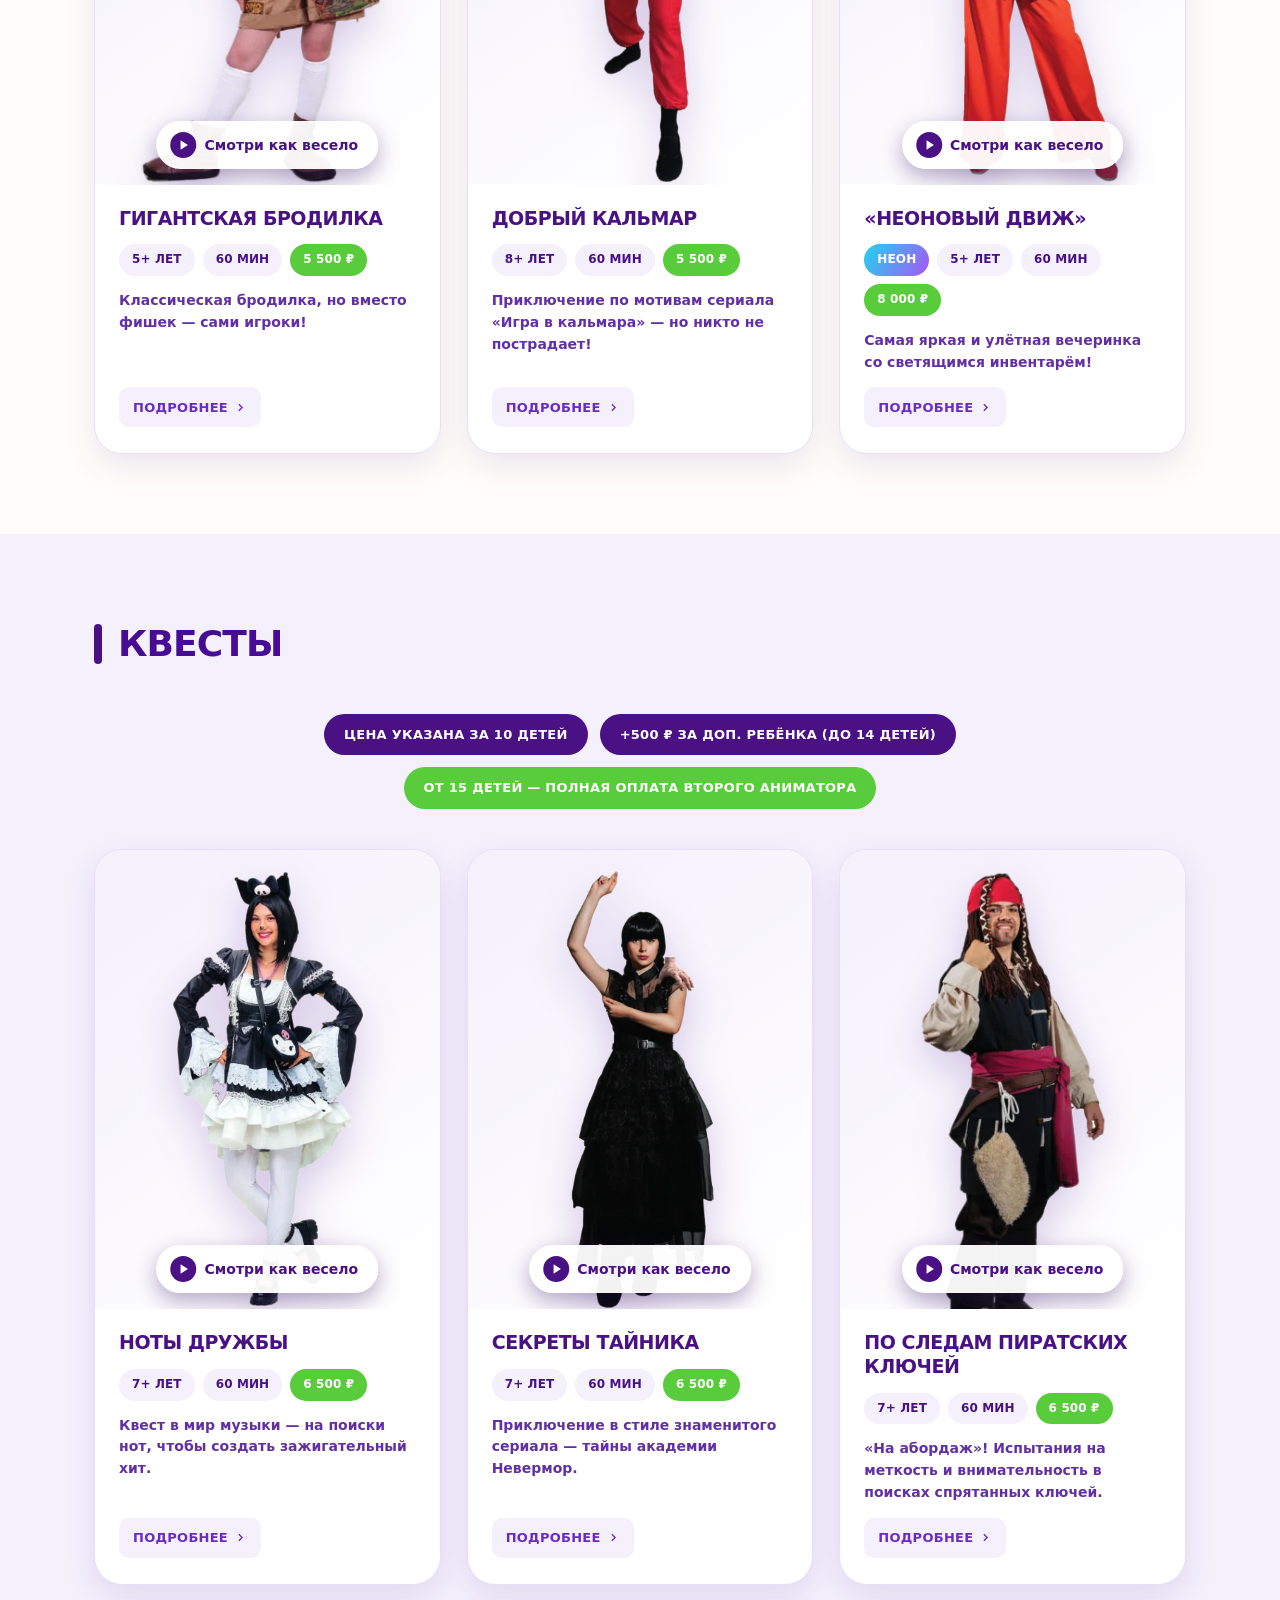
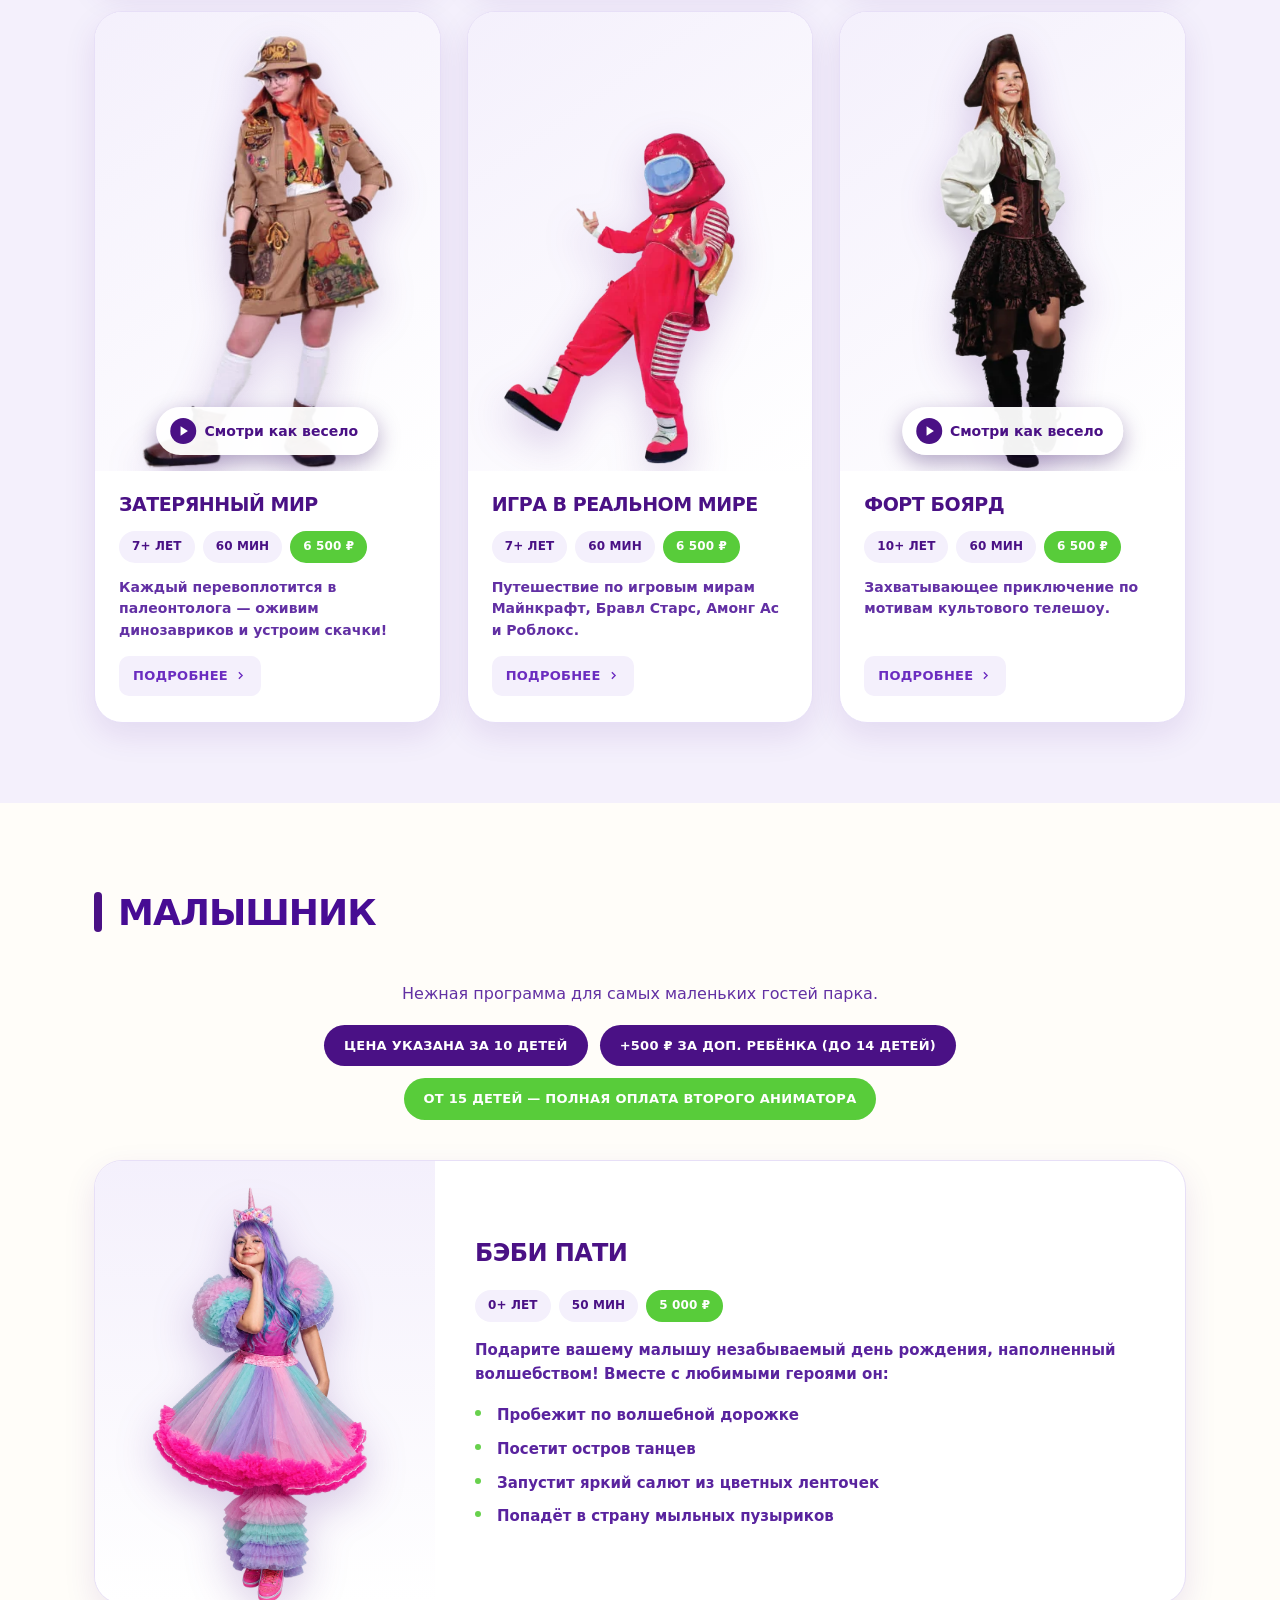
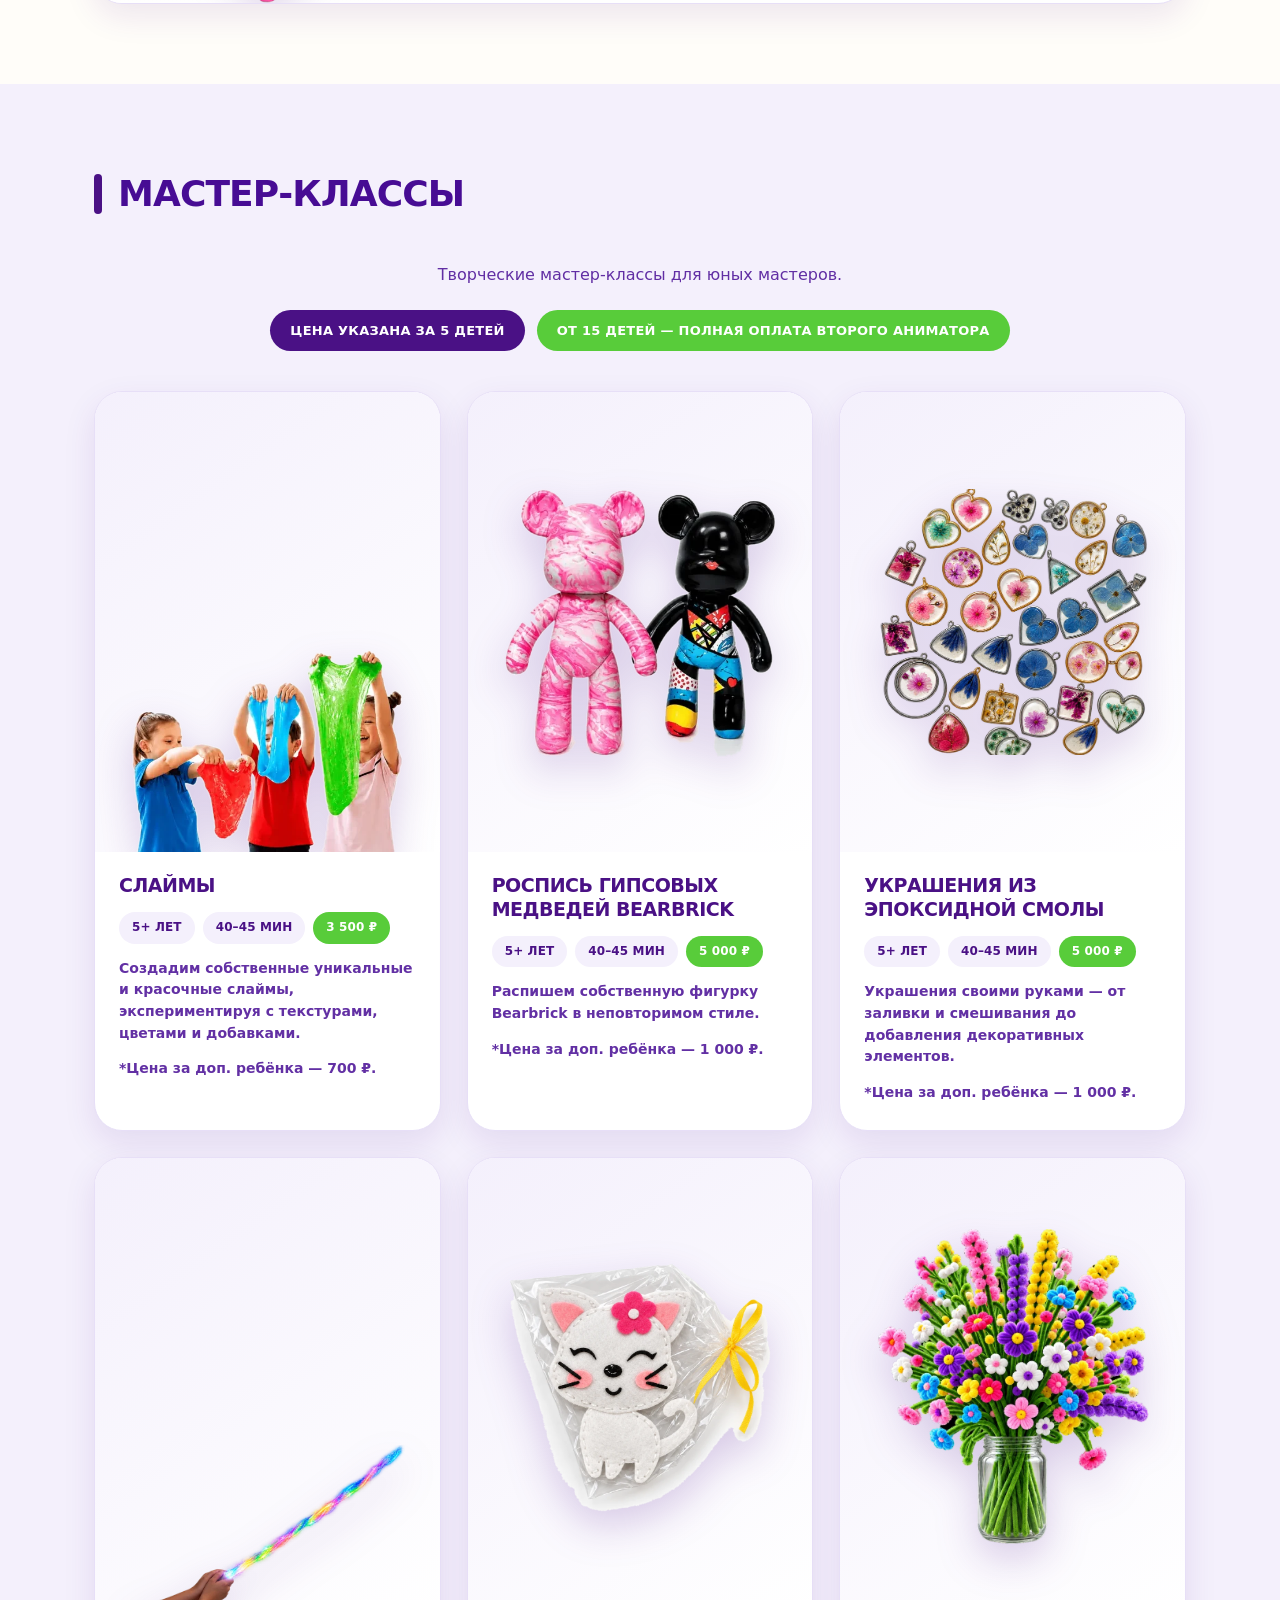
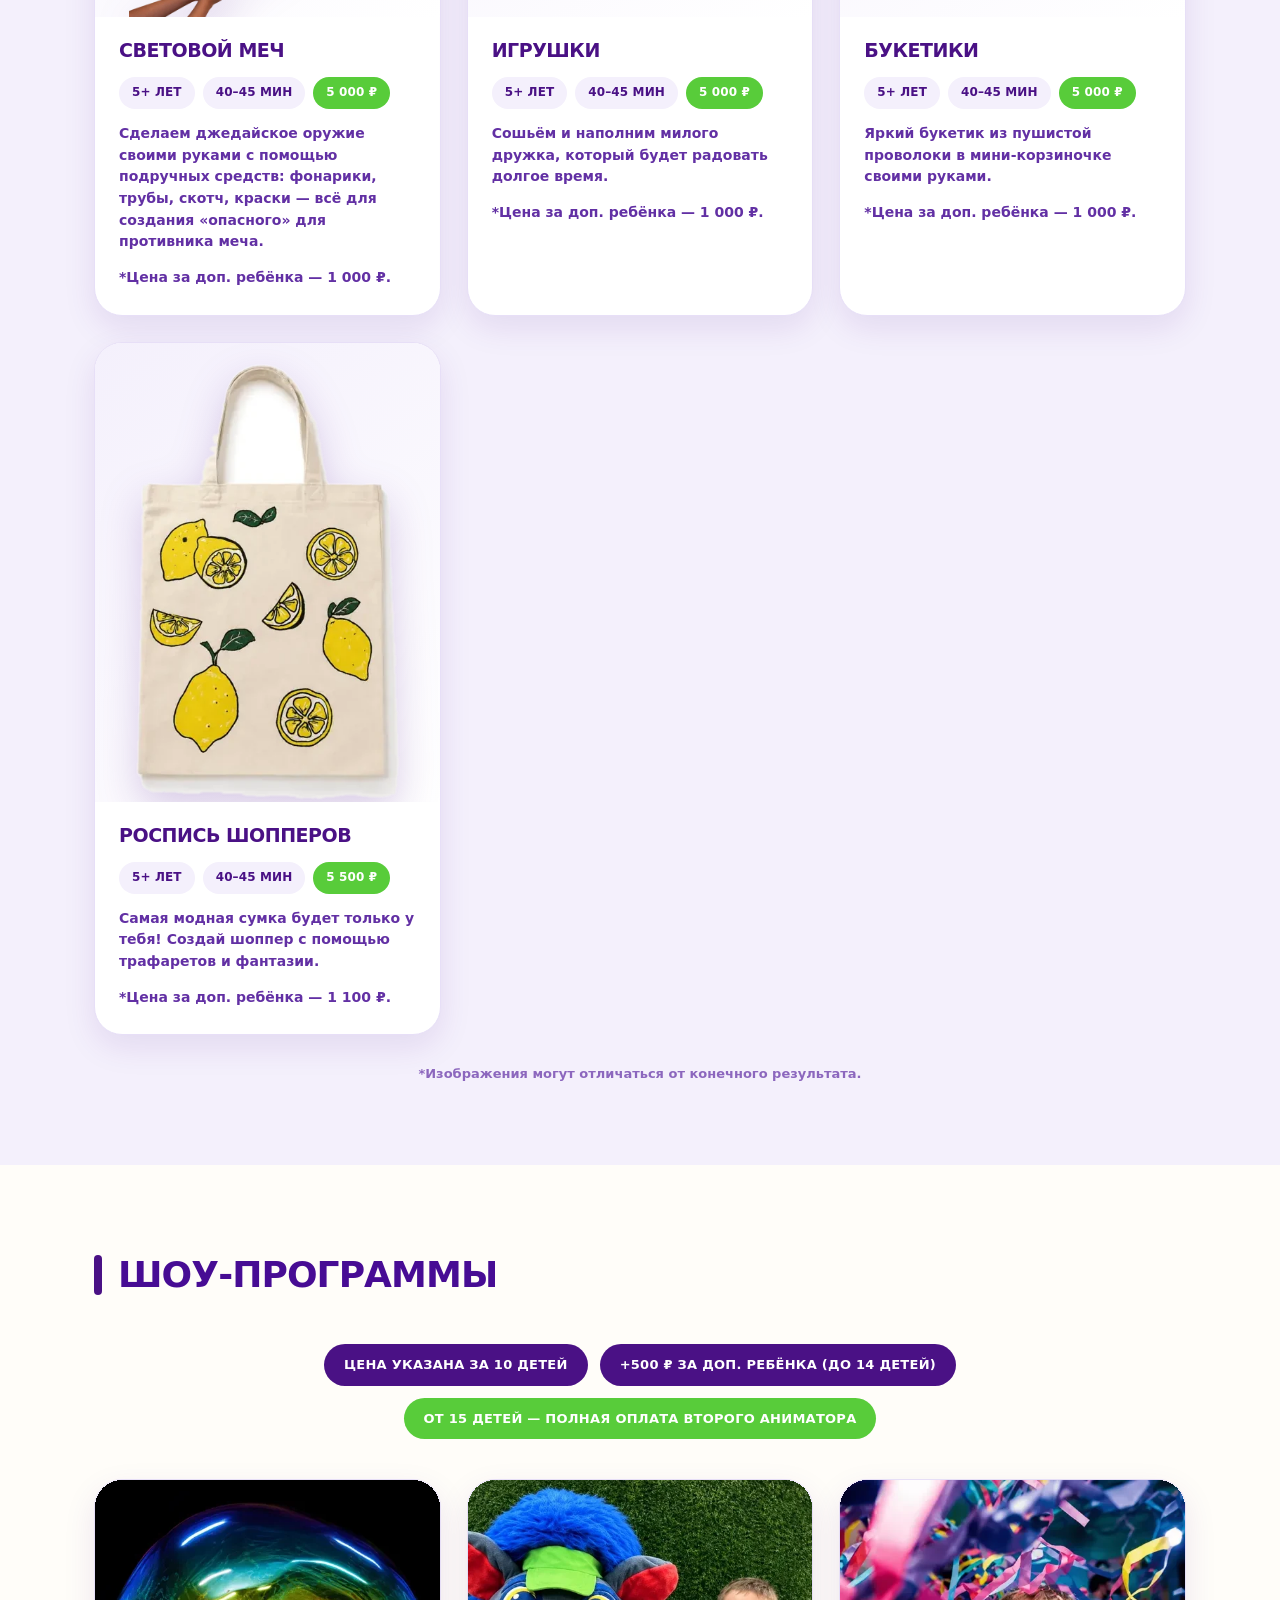
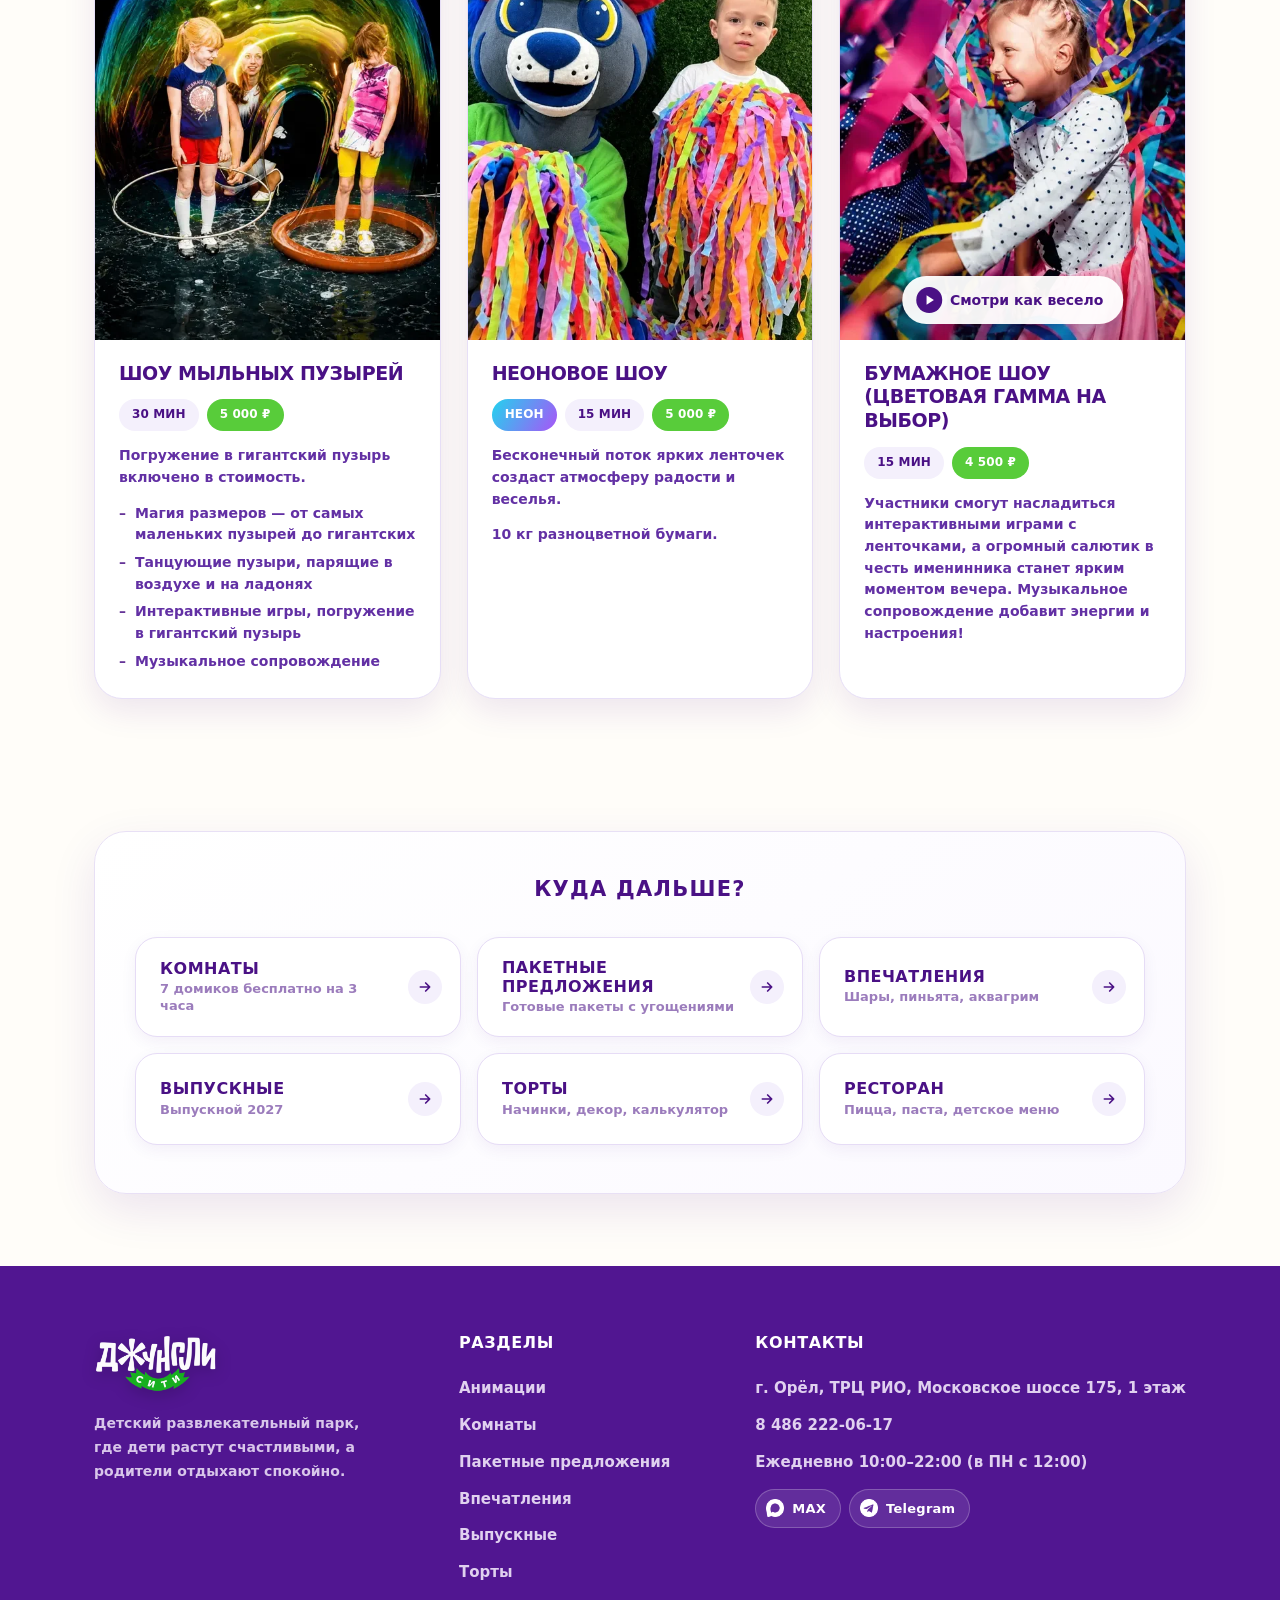
==== commit b17f11c7: "menu" ====
--- a/animations.html
+++ b/animations.html
@@ -82,6 +82,7 @@
         <div class="nav-item"><a class="nav-btn" href="vpechatleniya.html"><span class="nav-txt"><span class="nav-t">Впечатления</span><span class="nav-s">Шары, пиньята, аквагрим</span></span></a></div>
         <div class="nav-item"><a class="nav-btn" href="vypusknoy.html"><span class="nav-txt"><span class="nav-t">Выпускные</span><span class="nav-s">Выпускной 2027</span></span></a></div>
         <div class="nav-item"><a class="nav-btn" href="torty.html"><span class="nav-txt"><span class="nav-t">Торты</span><span class="nav-s">Начинки, декор, калькулятор</span></span></a></div>
+        <div class="nav-item"><a class="nav-btn" href="menu.html"><span class="nav-txt"><span class="nav-t">Ресторан</span><span class="nav-s">Пицца, паста, детское меню</span></span></a></div>
         <div class="nav-panel__foot">
           <a class="nav-foot__phone" href="tel:84862220617"><small>Бронирование</small>8 486 222-06-17</a>
           <div class="nav-foot__msg">
@@ -987,6 +988,7 @@
         <a href="vpechatleniya.html" class="nav-card"><span class="qn-txt"><span class="qn-t">Впечатления</span><span class="qn-s">Шары, пиньята, аквагрим</span></span><span class="qn-go" aria-hidden="true"><svg viewBox="0 0 24 24" fill="none" stroke="currentColor" stroke-width="2.5" stroke-linecap="round" stroke-linejoin="round"><path d="M5 12h14M13 6l6 6-6 6"/></svg></span></a>
         <a href="vypusknoy.html" class="nav-card"><span class="qn-txt"><span class="qn-t">Выпускные</span><span class="qn-s">Выпускной 2027</span></span><span class="qn-go" aria-hidden="true"><svg viewBox="0 0 24 24" fill="none" stroke="currentColor" stroke-width="2.5" stroke-linecap="round" stroke-linejoin="round"><path d="M5 12h14M13 6l6 6-6 6"/></svg></span></a>
         <a href="torty.html" class="nav-card"><span class="qn-txt"><span class="qn-t">Торты</span><span class="qn-s">Начинки, декор, калькулятор</span></span><span class="qn-go" aria-hidden="true"><svg viewBox="0 0 24 24" fill="none" stroke="currentColor" stroke-width="2.5" stroke-linecap="round" stroke-linejoin="round"><path d="M5 12h14M13 6l6 6-6 6"/></svg></span></a>
+        <a href="menu.html" class="nav-card"><span class="qn-txt"><span class="qn-t">Ресторан</span><span class="qn-s">Пицца, паста, детское меню</span></span><span class="qn-go" aria-hidden="true"><svg viewBox="0 0 24 24" fill="none" stroke="currentColor" stroke-width="2.5" stroke-linecap="round" stroke-linejoin="round"><path d="M5 12h14M13 6l6 6-6 6"/></svg></span></a>
       </div>
     </div>
   </div>
@@ -1006,6 +1008,7 @@
       <a href="vpechatleniya.html">Впечатления</a>
       <a href="vypusknoy.html">Выпускные</a>
       <a href="torty.html">Торты</a>
+      <a href="menu.html">Ресторан</a>
     </div>
     <div>
       <h4>Контакты</h4>
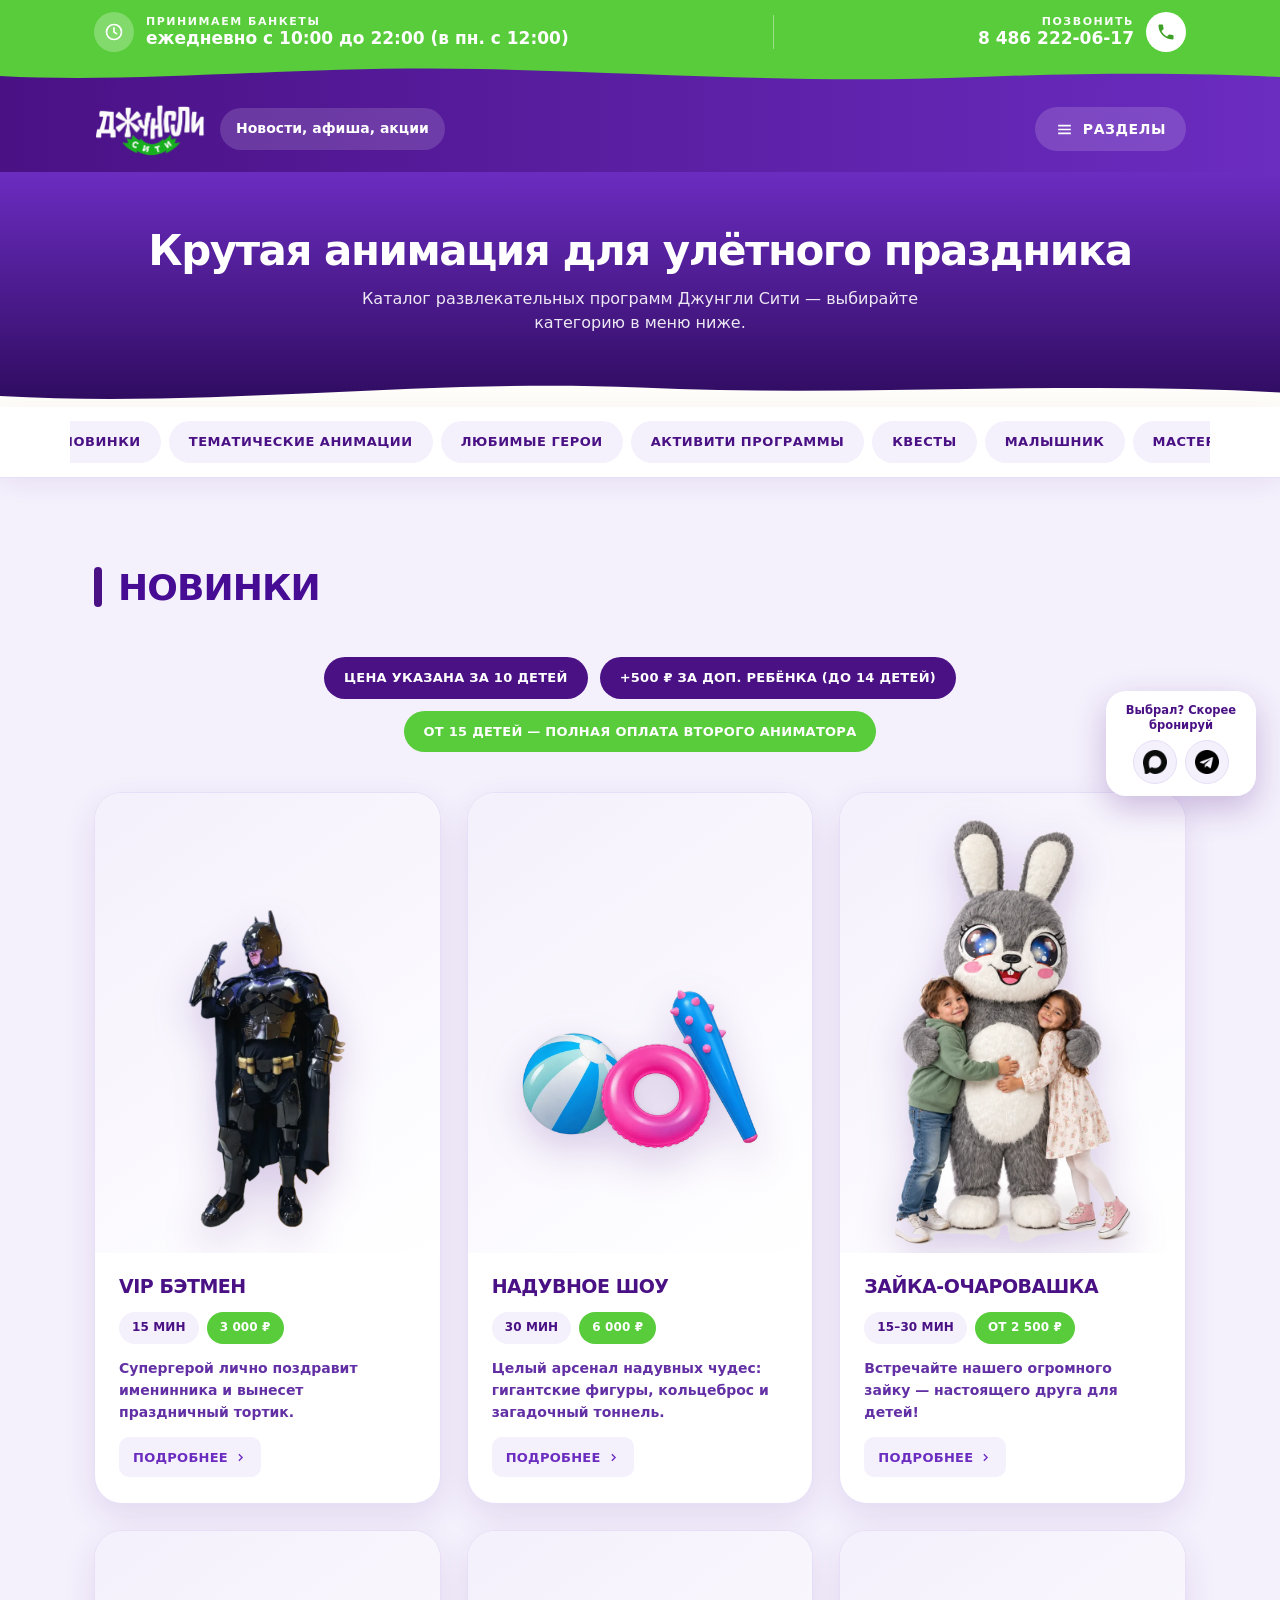
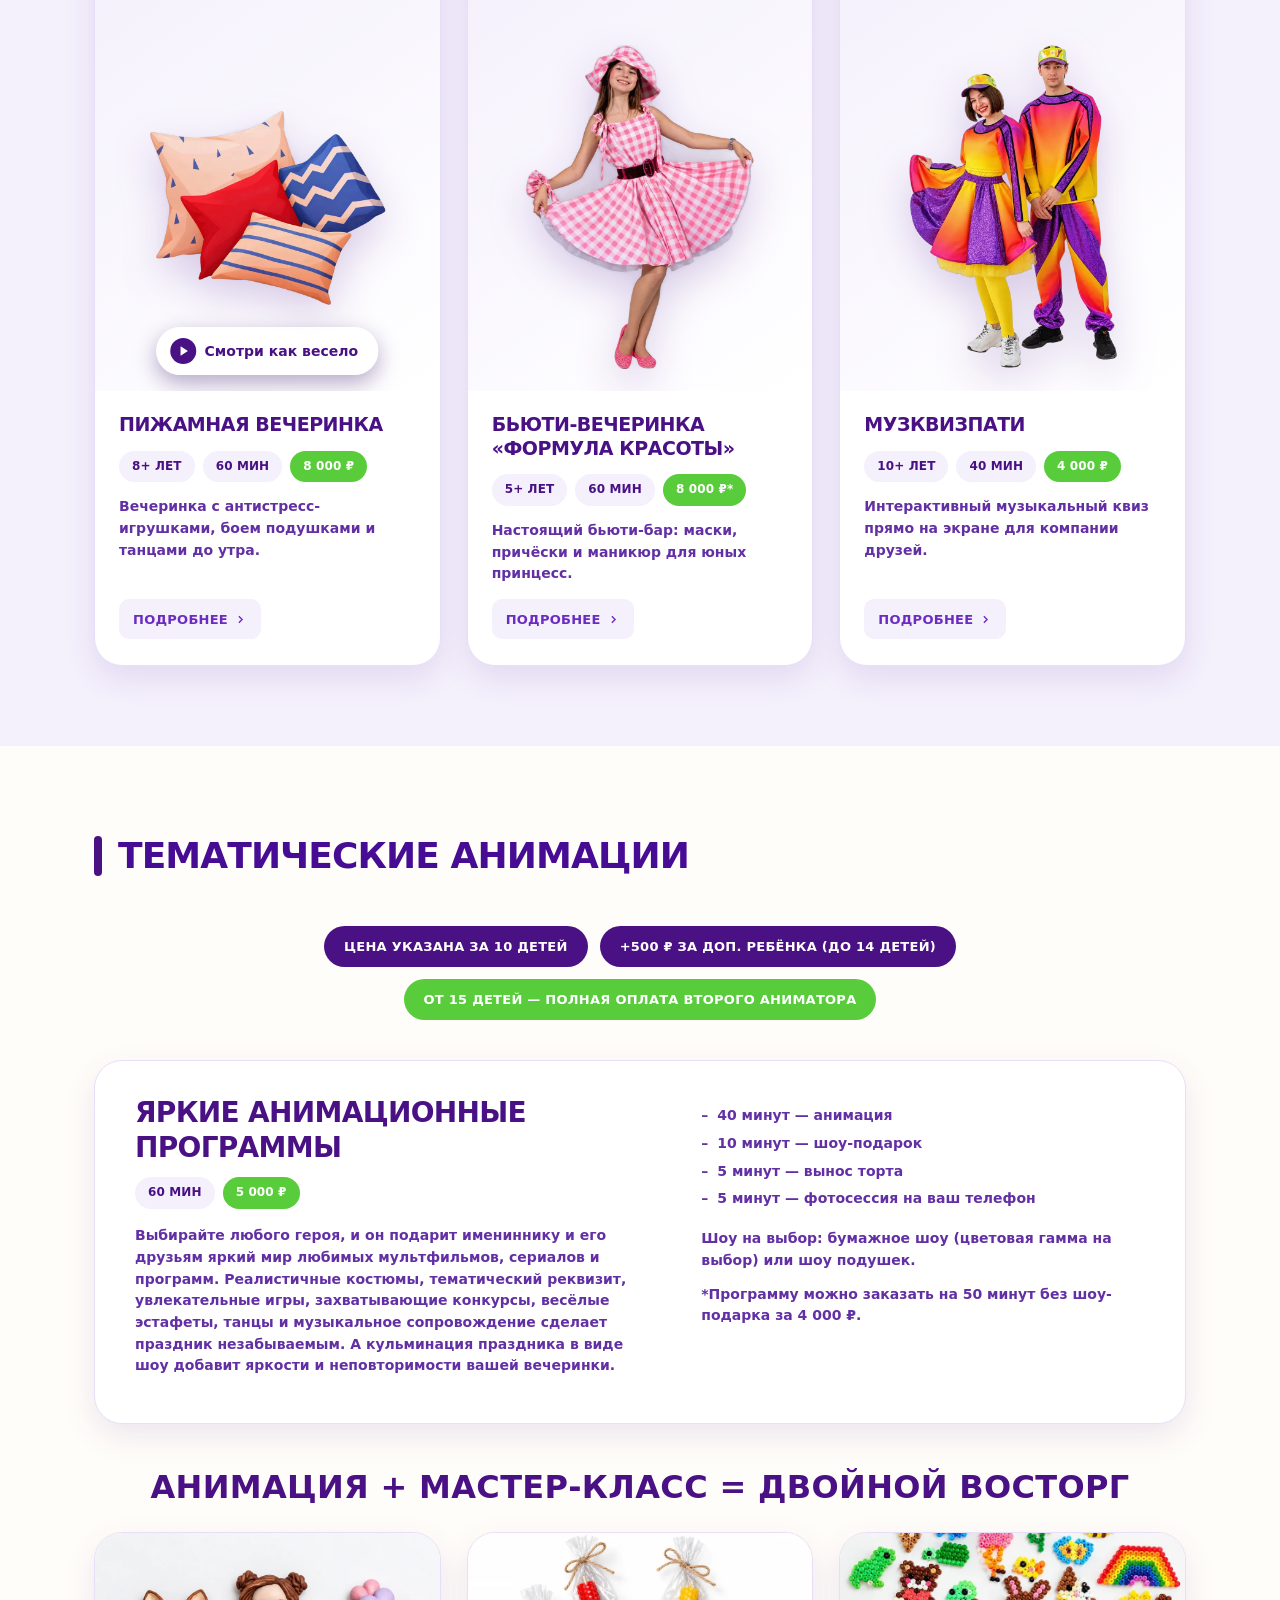
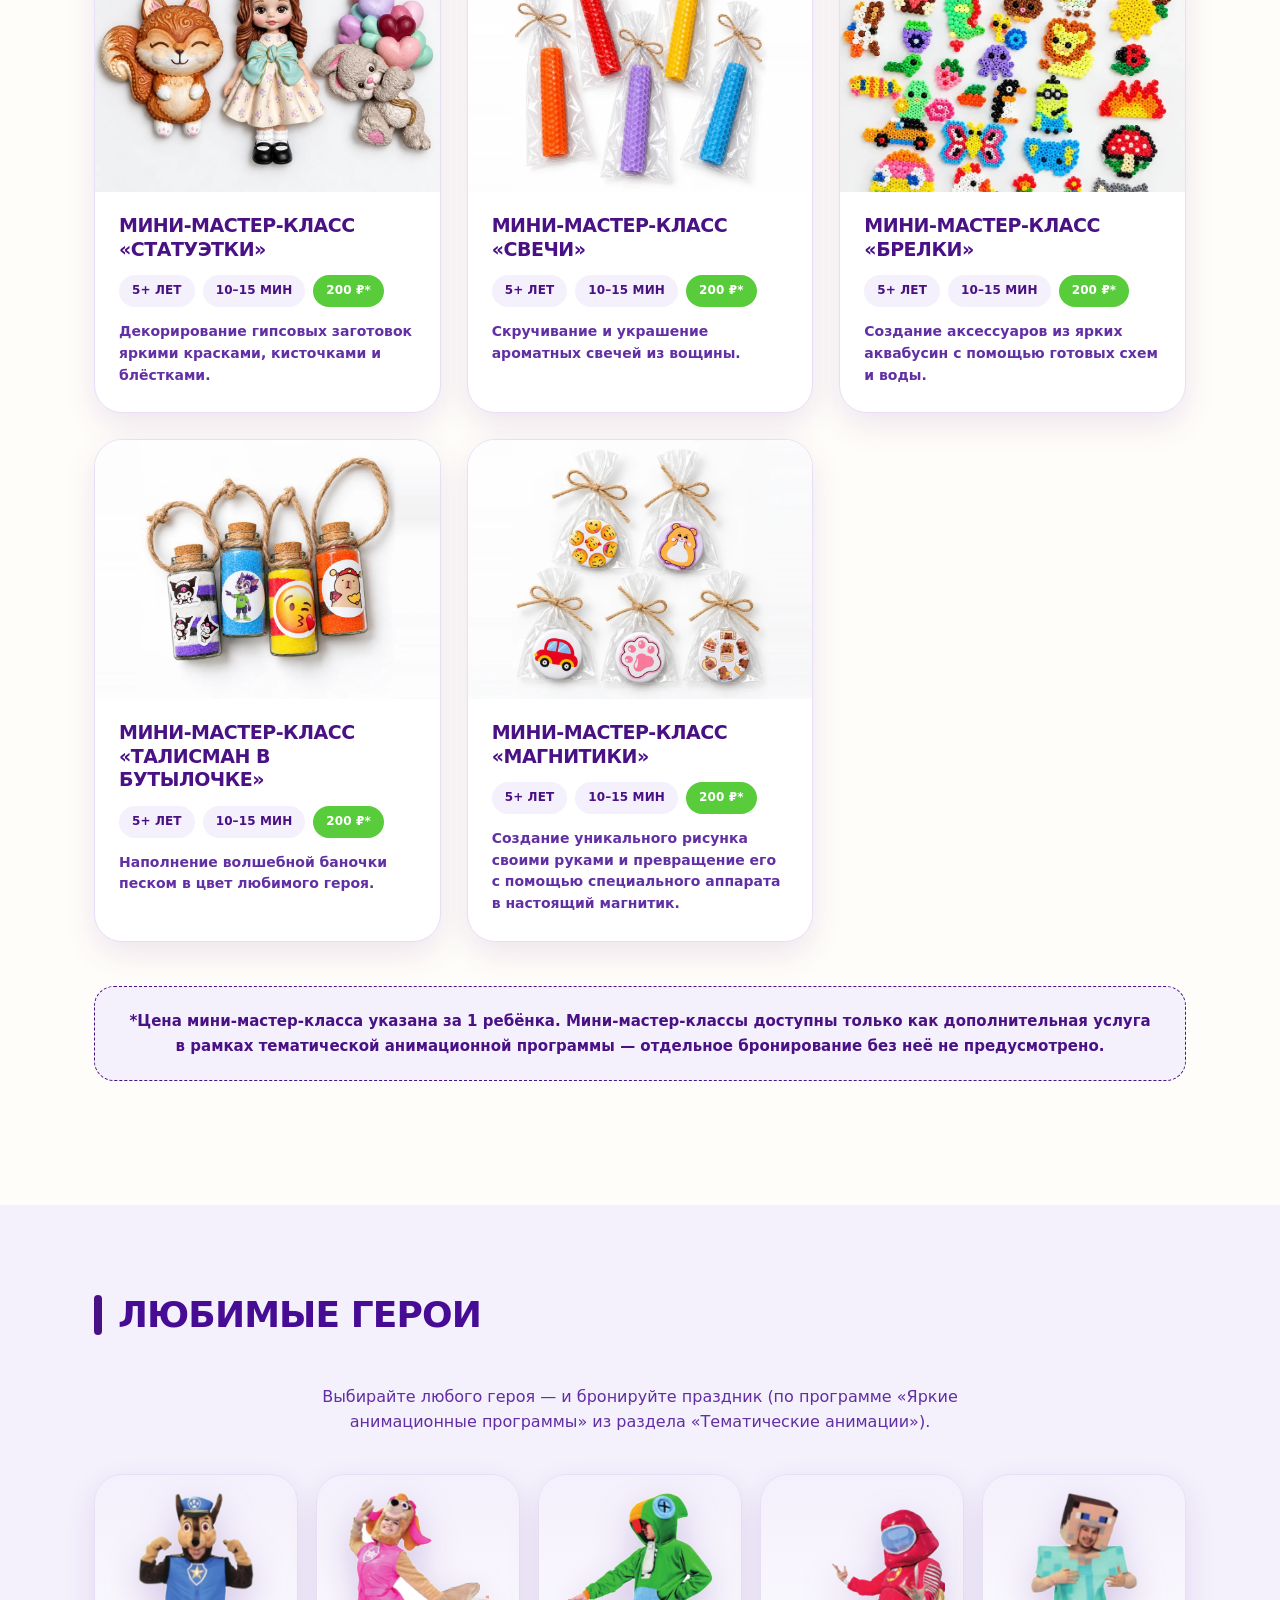
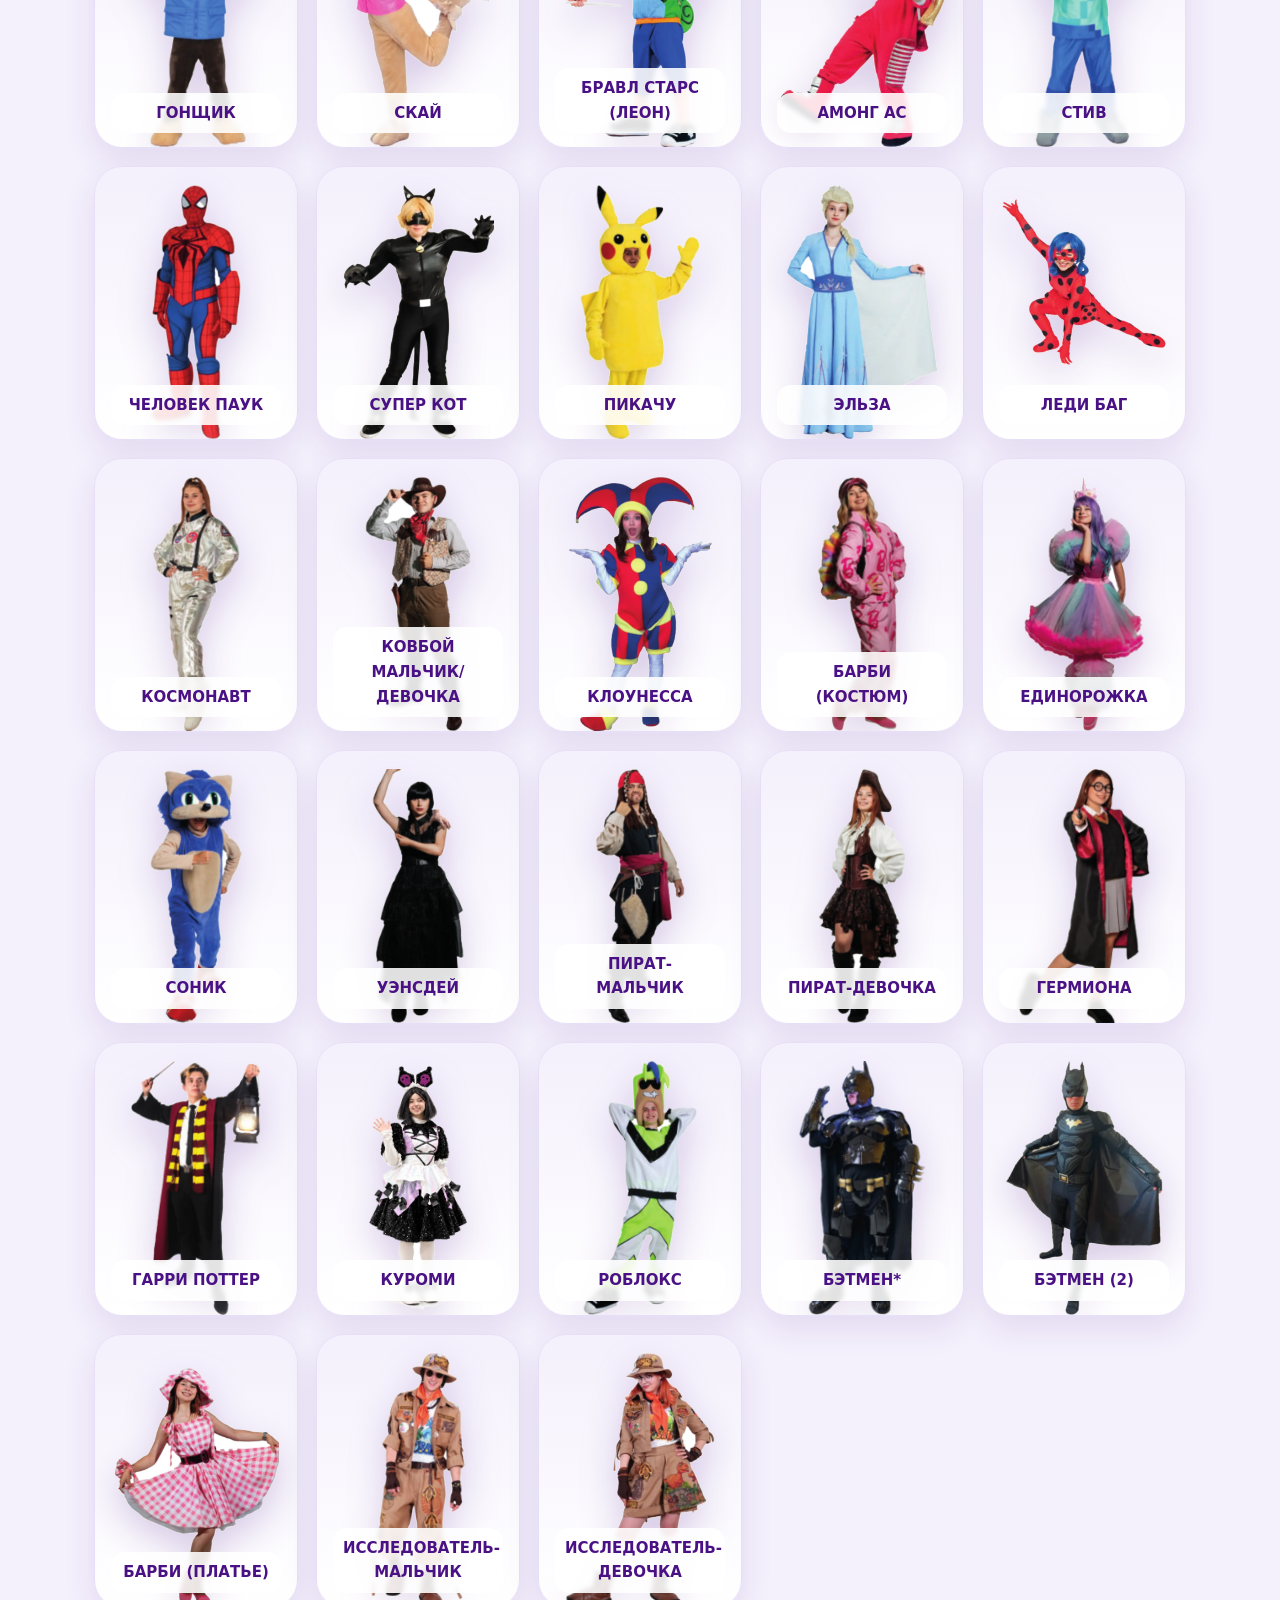
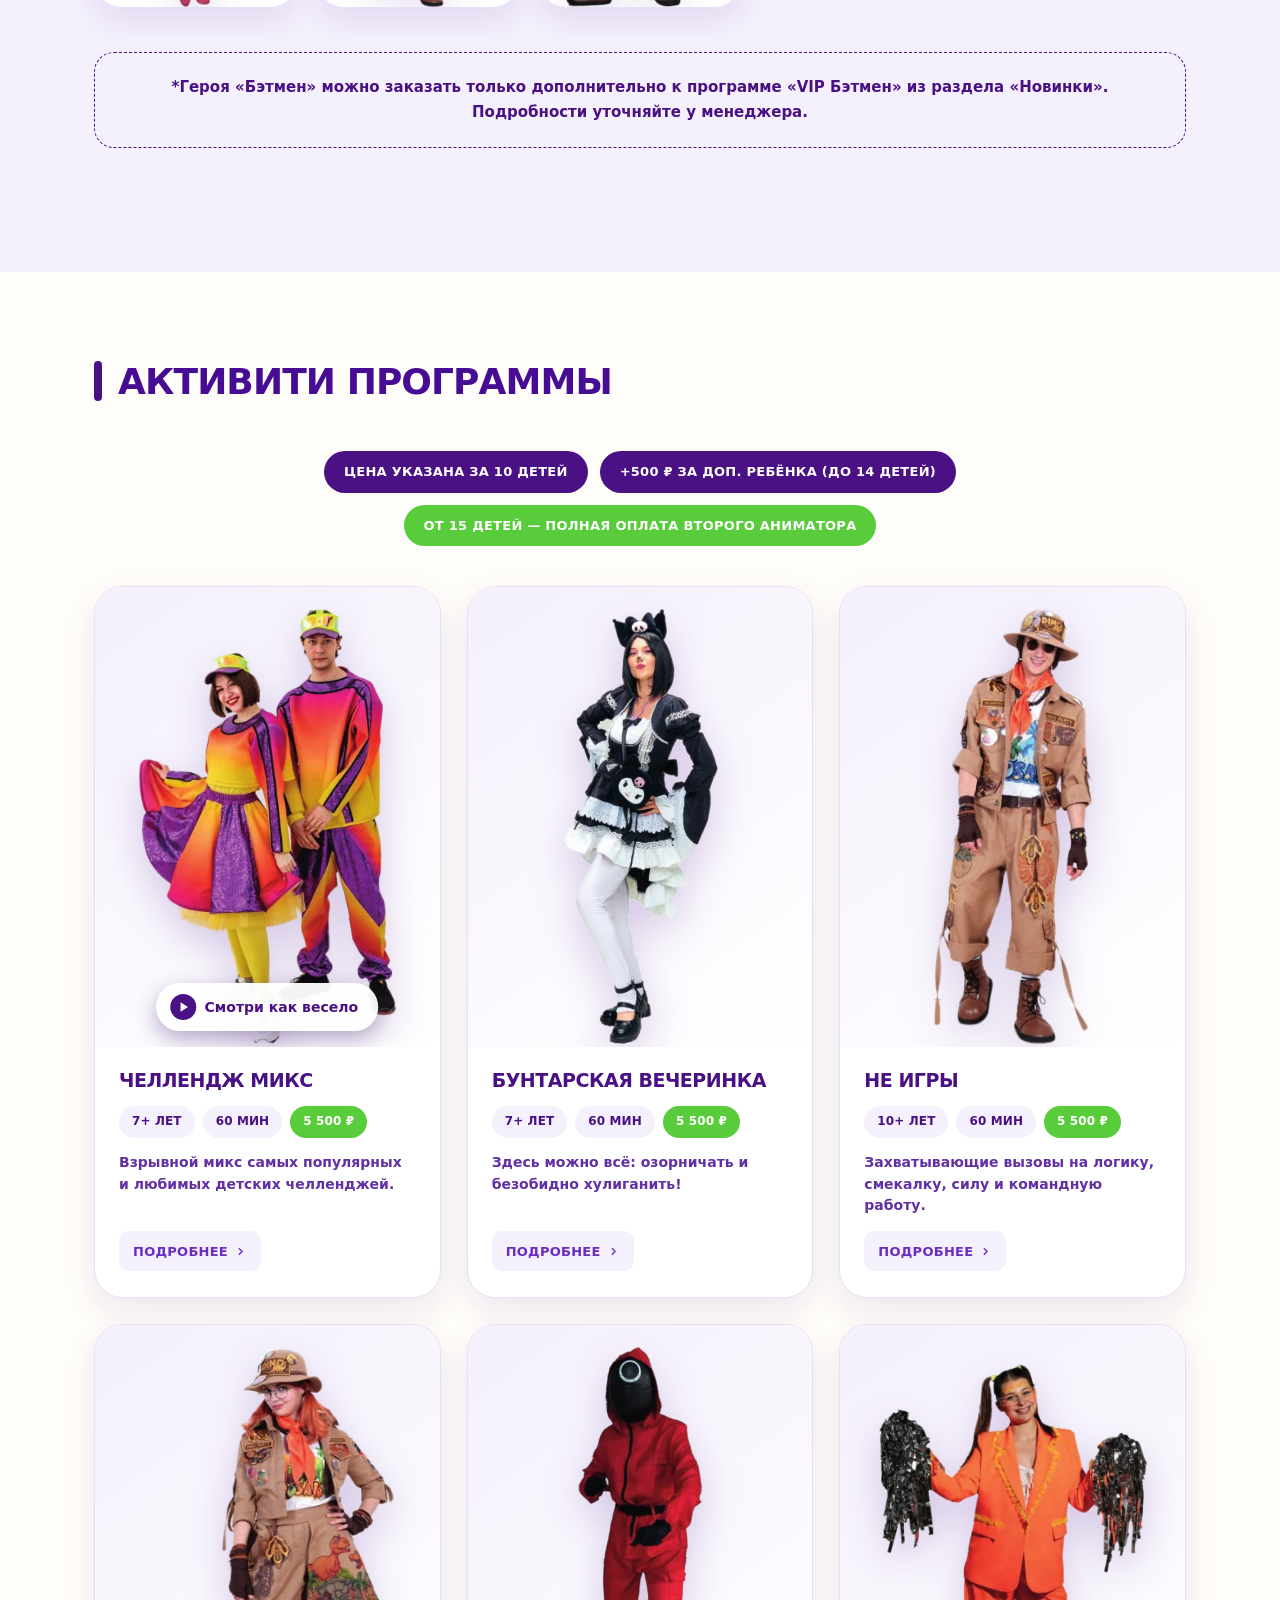
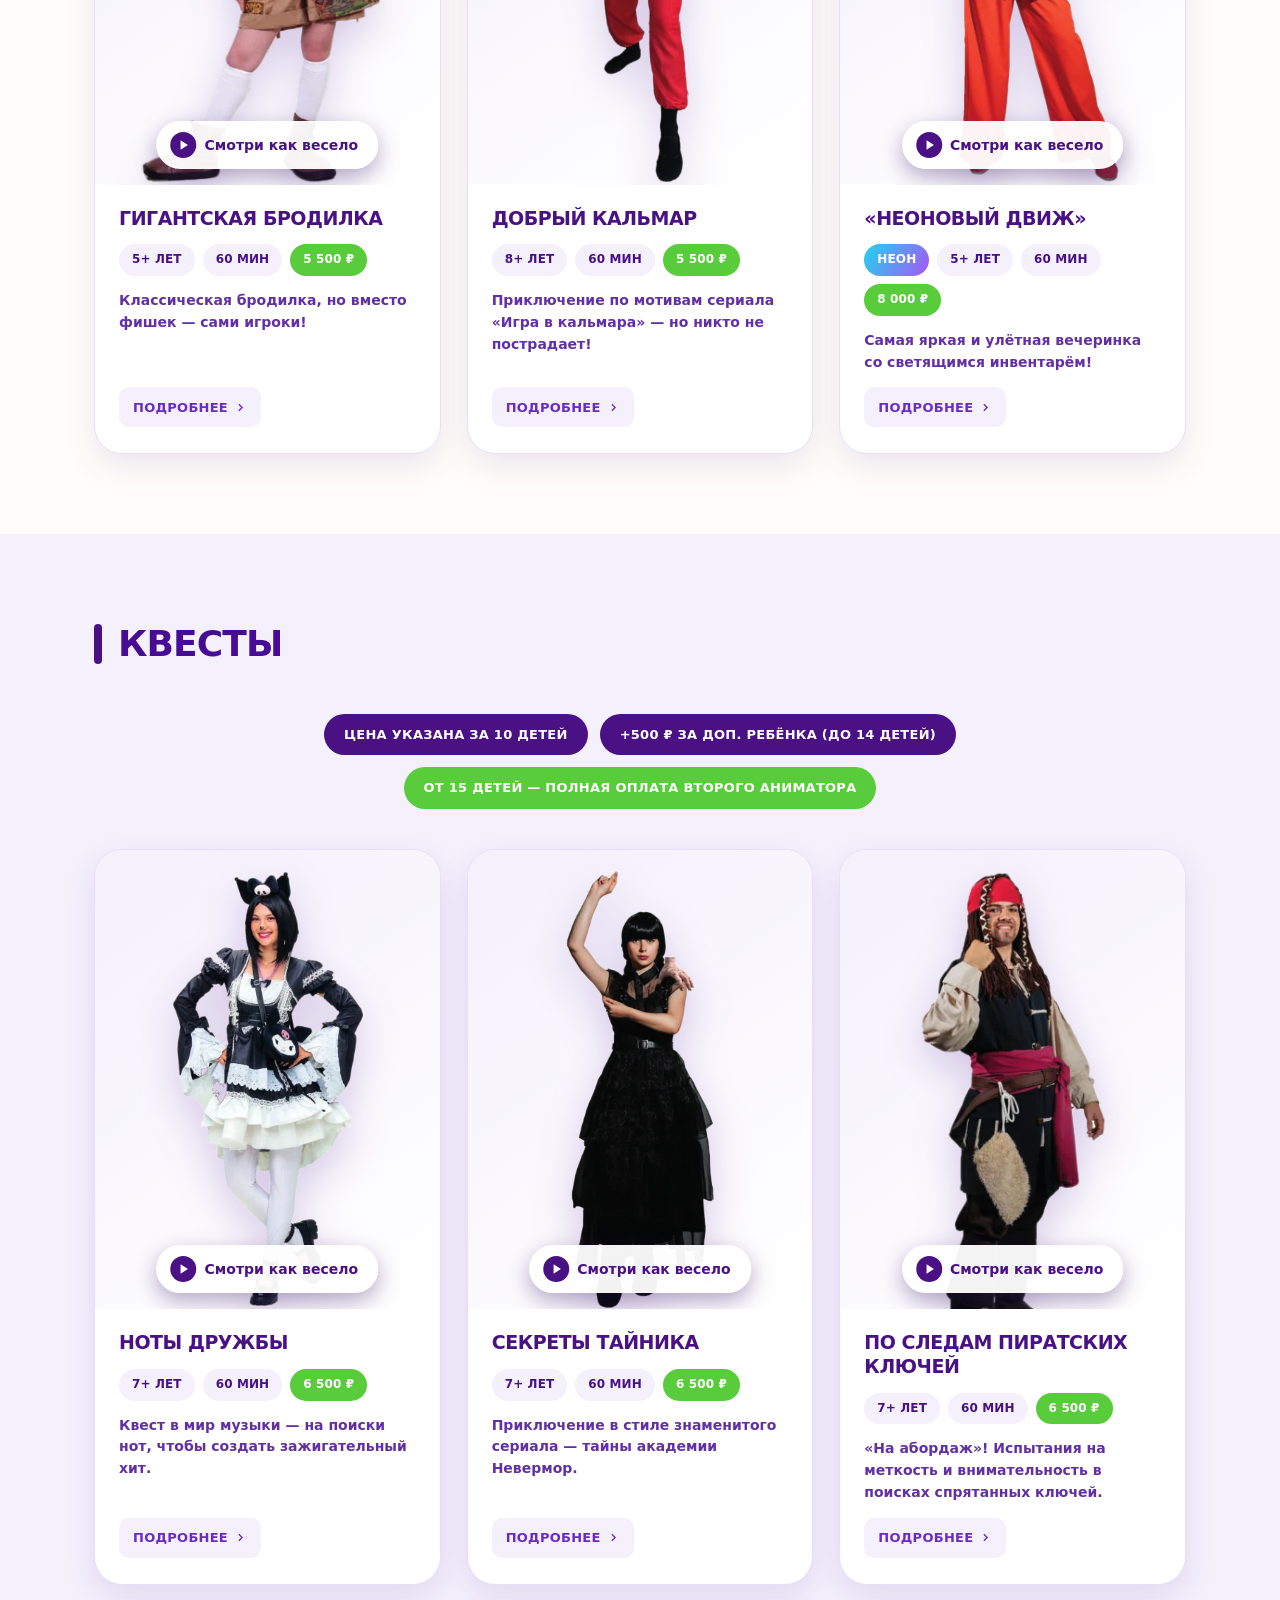
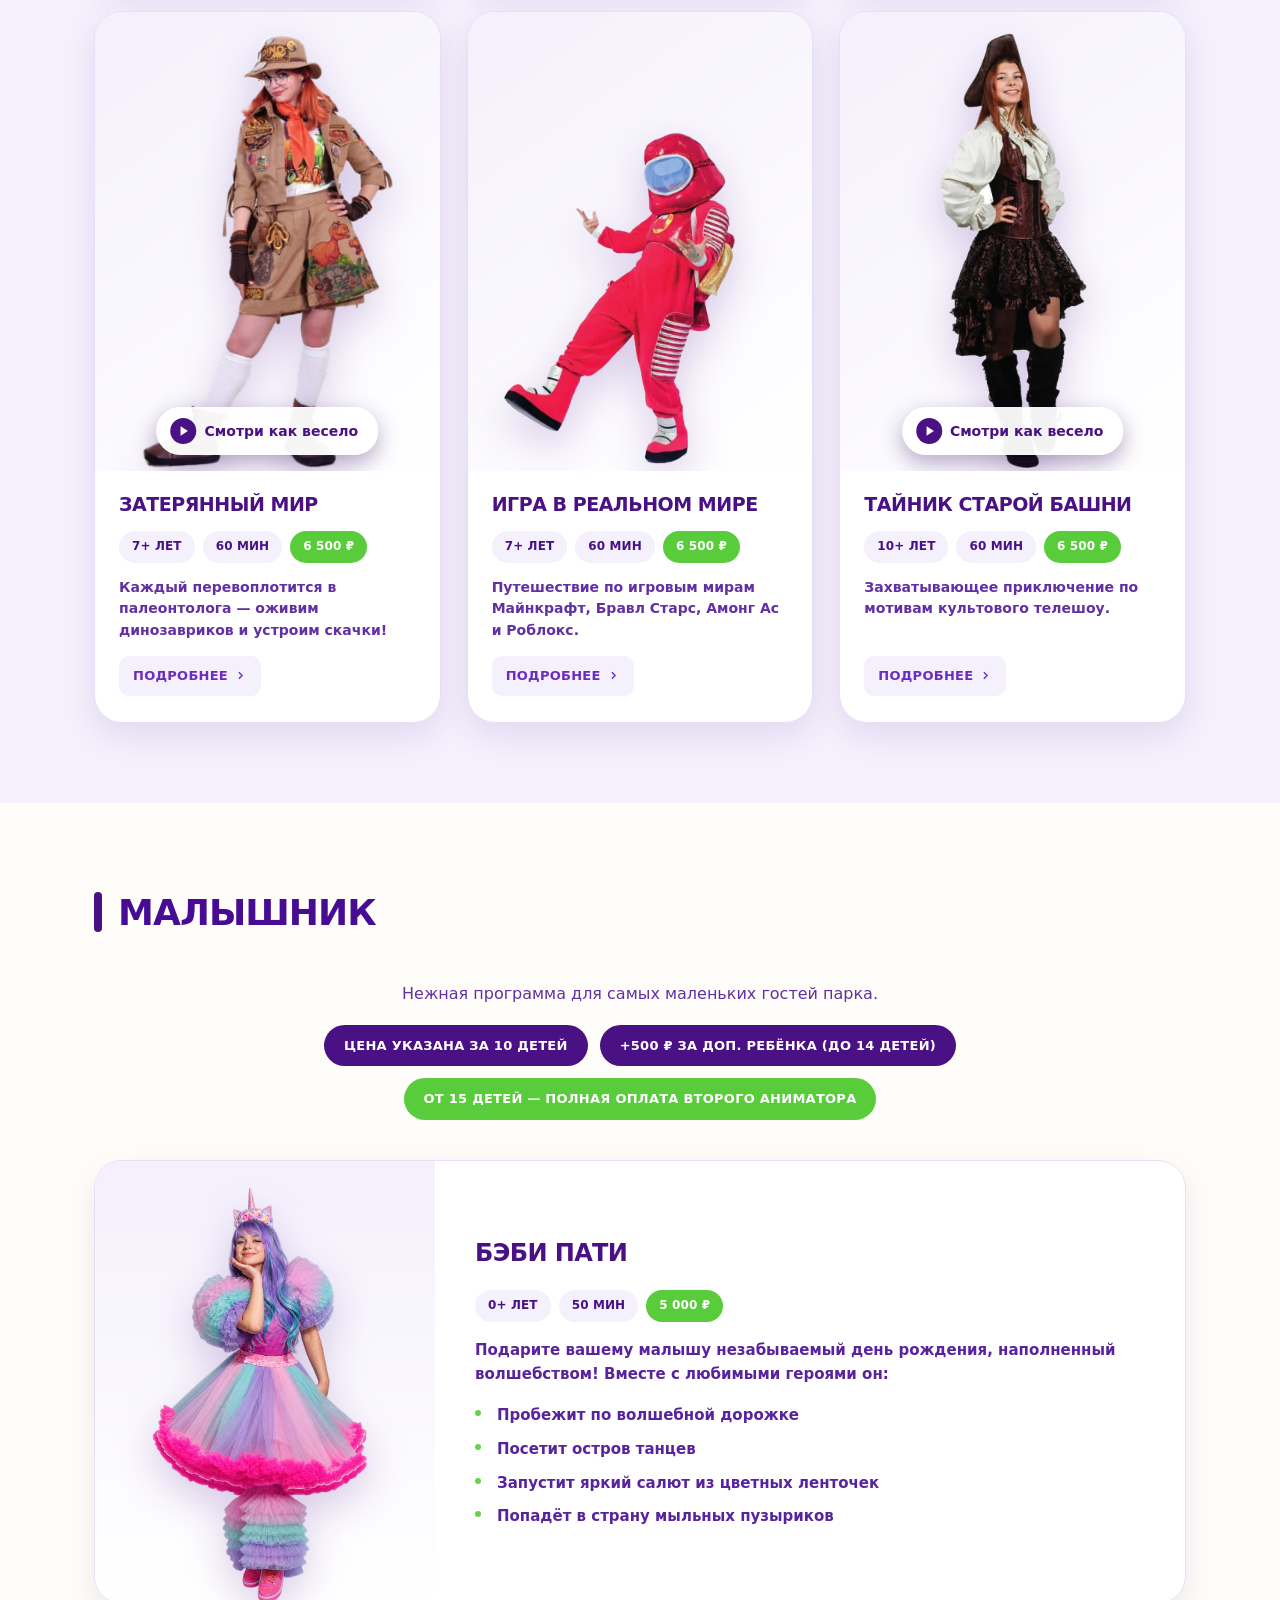
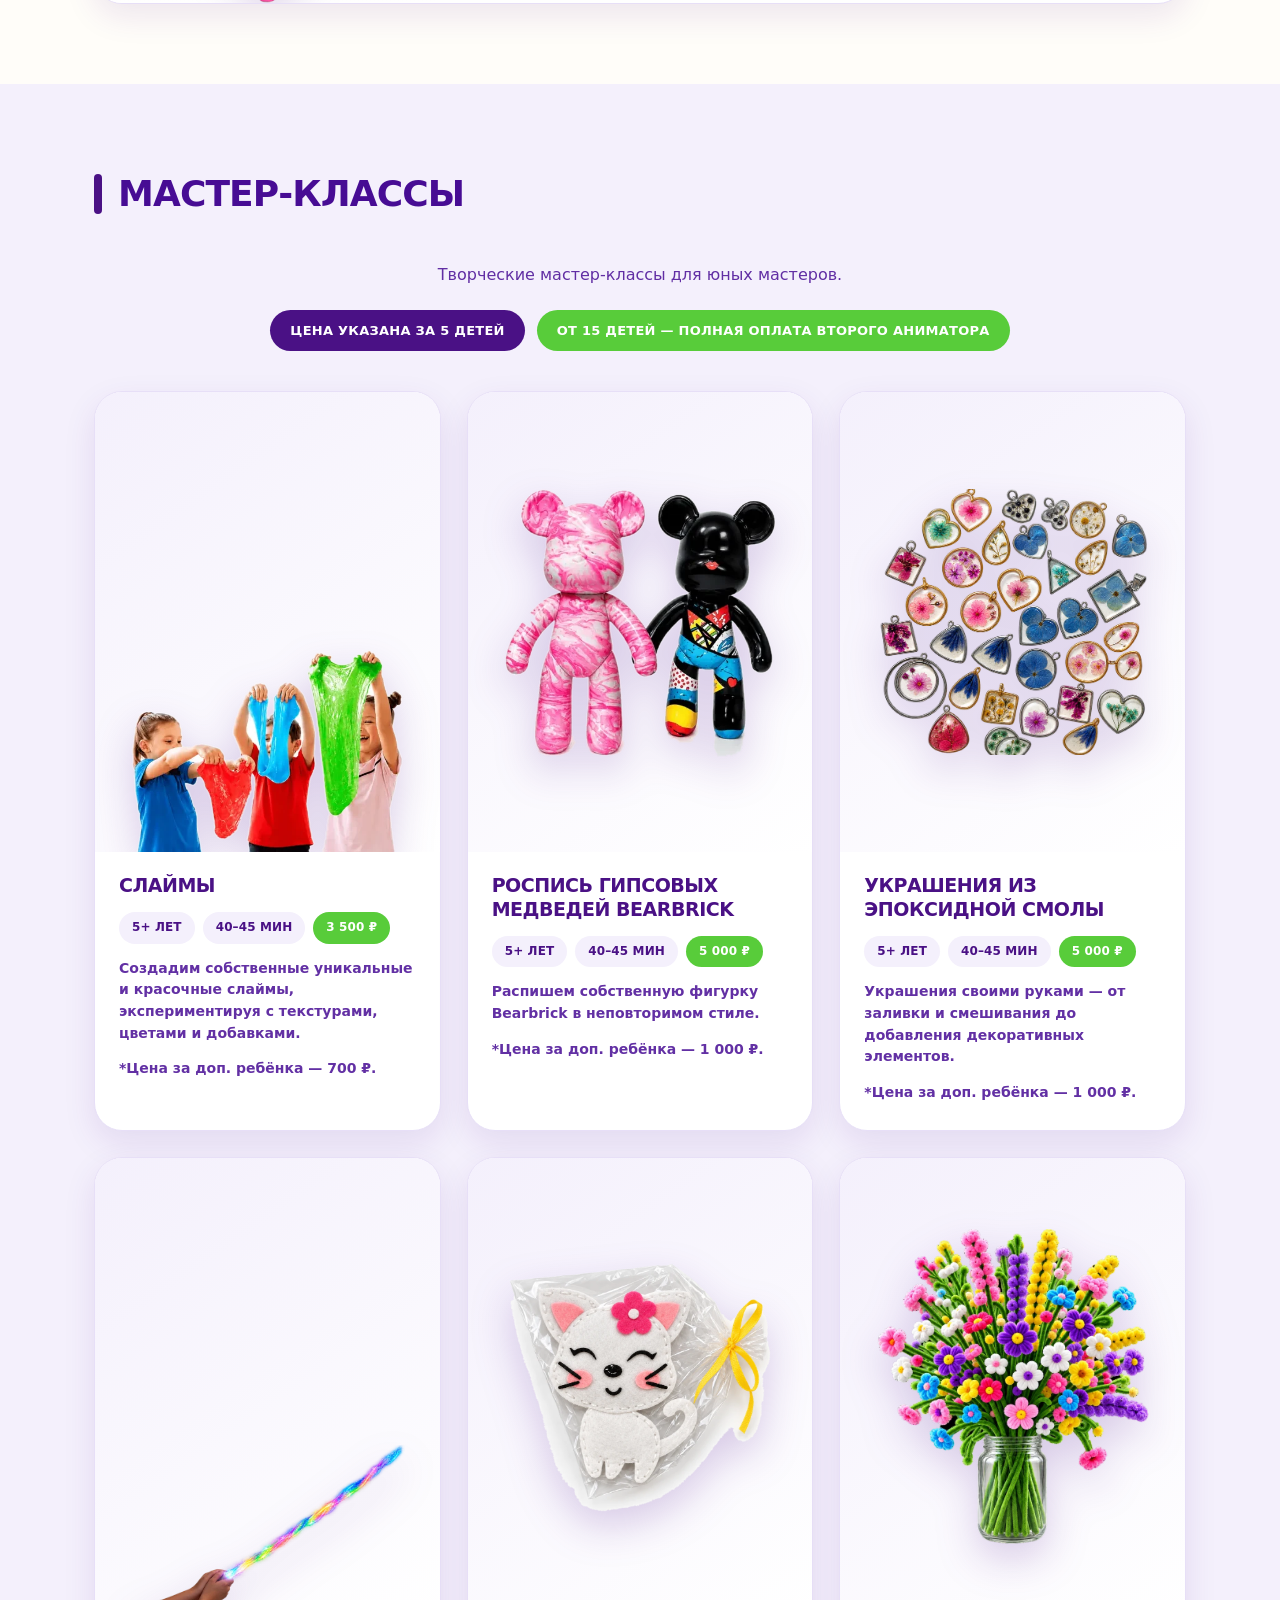
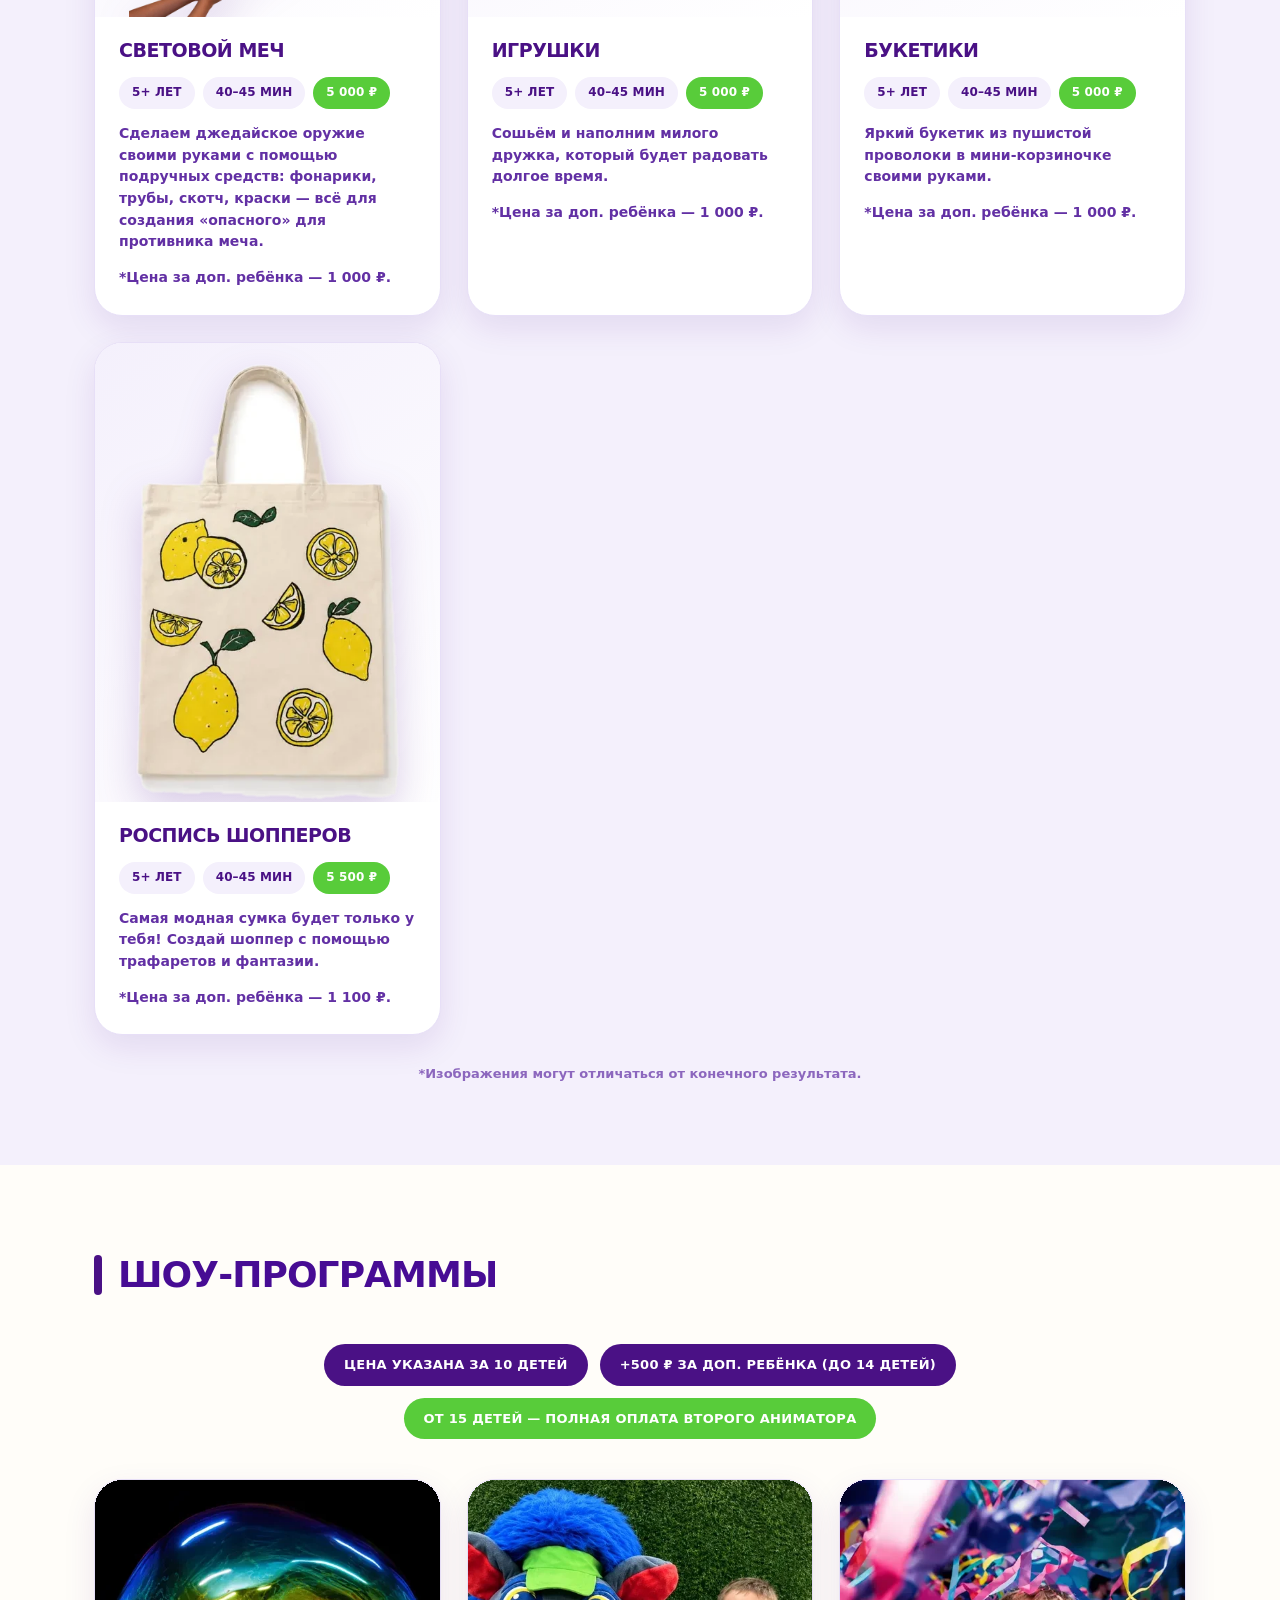
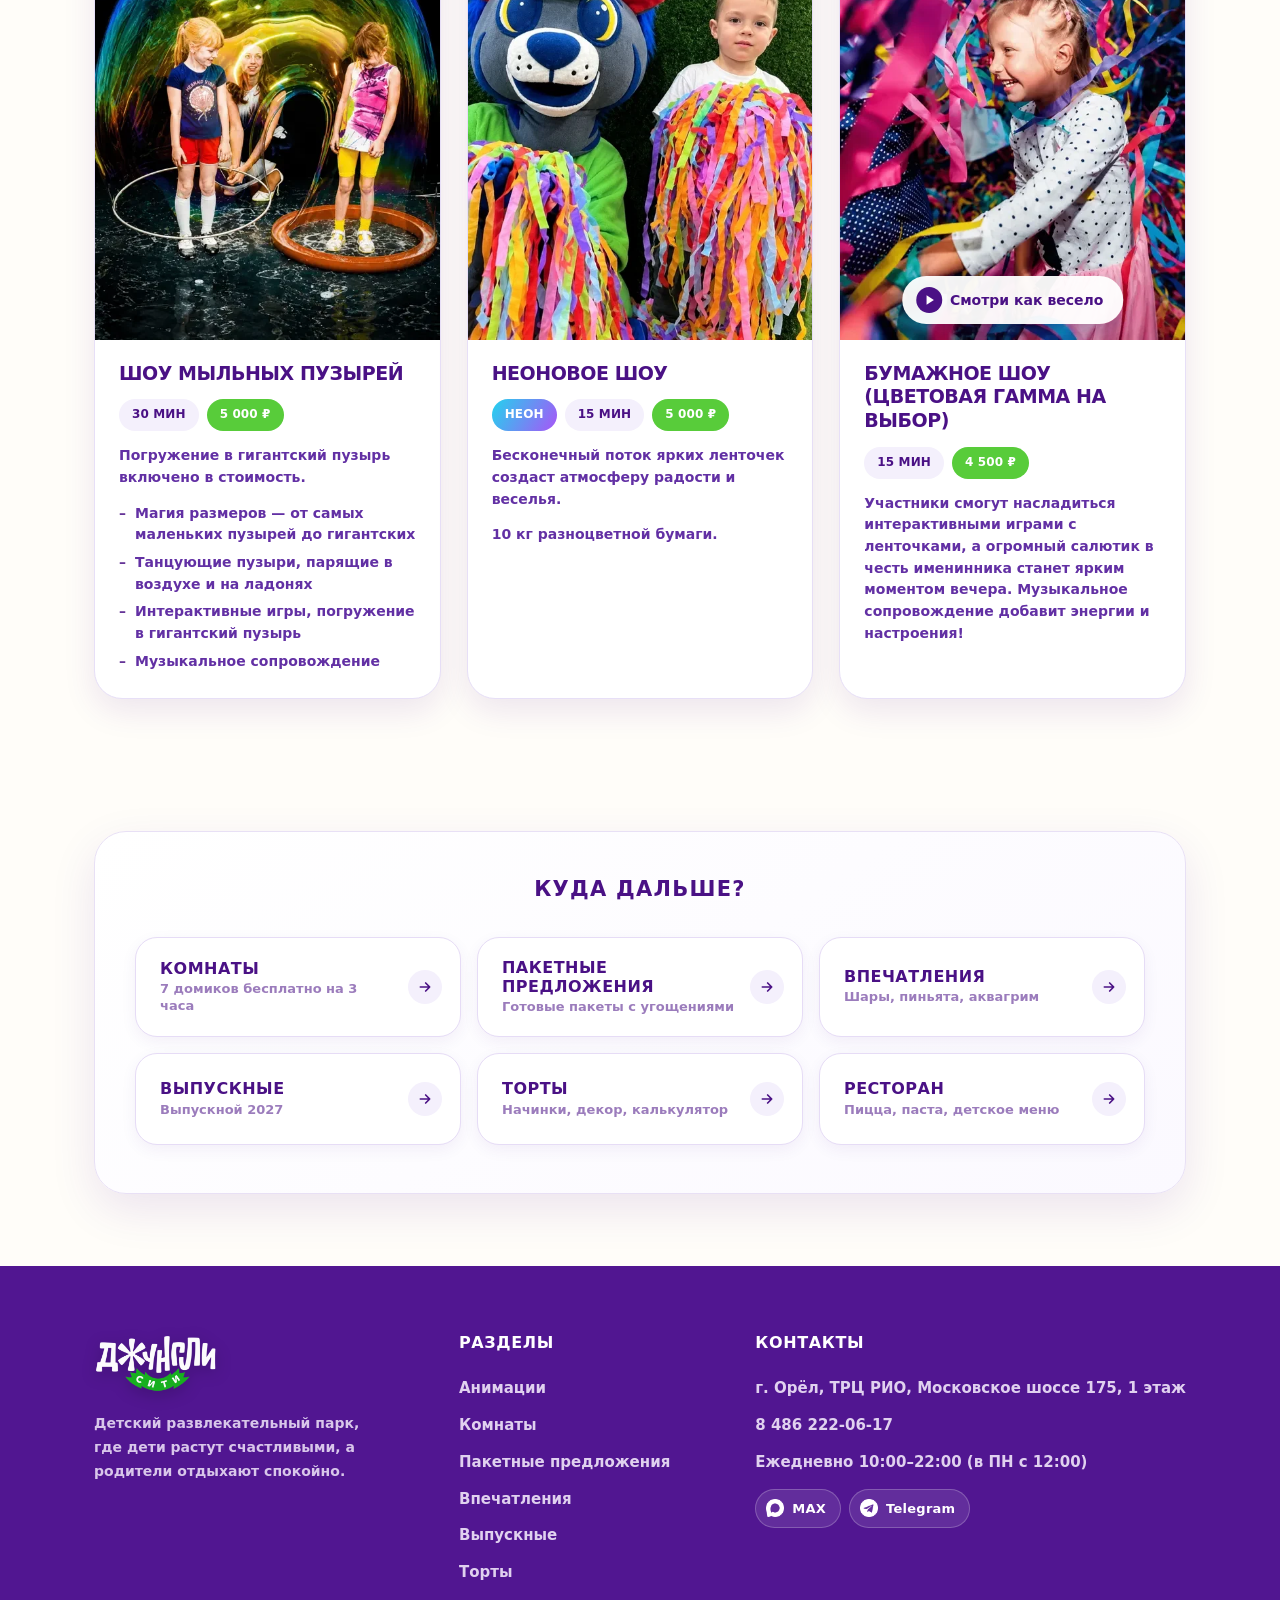
==== commit e949fc6d: "1" ====
--- a/animations.html
+++ b/animations.html
@@ -735,11 +735,11 @@
       </div>
 
       <div class="program-card">
-        <div class="program-card__photo program-card__photo--vid" data-video-full="videos/fort-boyard.mp4" data-video-title="Форт Боярд"><img src="images/quests/fort-boyard.webp" alt="Форт Боярд" loading="lazy">
-          <button class="vplay" type="button" aria-label="Смотри как весело: Форт Боярд"><svg viewBox="0 0 24 24" fill="currentColor"><path d="M8 5v14l11-7z"/></svg><span>Смотри как весело</span></button>
-        </div>
-        <div class="program-card__body">
-          <h3 class="program-card__title">Форт Боярд</h3>
+        <div class="program-card__photo program-card__photo--vid" data-video-full="videos/fort-boyard.mp4" data-video-title="Тайник старой башни"><img src="images/quests/fort-boyard.webp" alt="Тайник старой башни" loading="lazy">
+          <button class="vplay" type="button" aria-label="Смотри как весело: Тайник старой башни"><svg viewBox="0 0 24 24" fill="currentColor"><path d="M8 5v14l11-7z"/></svg><span>Смотри как весело</span></button>
+        </div>
+        <div class="program-card__body">
+          <h3 class="program-card__title">Тайник старой башни</h3>
           <div class="program-card__meta">
             <span class="meta-chip">10+ лет</span>
             <span class="meta-chip">60 мин</span>
--- a/styles.css
+++ b/styles.css
@@ -1507,16 +1507,6 @@
 }
 
 /* фуршетное меню */
-.fur-carousel{position:relative;margin:0 0 26px}
-.fur-track{display:flex;gap:16px;overflow-x:auto;scroll-snap-type:x mandatory;scrollbar-width:none;border-radius:24px}
-.fur-track::-webkit-scrollbar{display:none}
-.fur-slide{flex:0 0 calc((100% - 32px)/3);scroll-snap-align:start;background:linear-gradient(160deg,#fff,var(--bg-lavender));border-radius:24px;aspect-ratio:1/1.05;display:flex;align-items:center;justify-content:center;padding:18px;box-sizing:border-box;box-shadow:0 10px 30px rgba(74,17,133,.08)}
-.fur-slide img{max-width:100%;max-height:100%;object-fit:contain;filter:drop-shadow(0 10px 14px rgba(74,17,133,.18))}
-.fur-arrow{position:absolute;top:calc(50% - 30px);width:44px;height:44px;border-radius:50%;border:none;background:#fff;color:var(--purple-1);padding:0;display:flex;align-items:center;justify-content:center;cursor:pointer;box-shadow:0 6px 18px rgba(74,17,133,.22)}
-.fur-arrow--prev{left:8px}.fur-arrow--next{right:8px}
-.fur-dots{display:flex;justify-content:center;gap:8px;margin-top:14px}
-.fur-dot{width:9px;height:9px;border-radius:50%;border:none;padding:0;background:#D9C8F0;cursor:pointer;transition:all .2s}
-.fur-dot.is-on{background:var(--purple-1);width:24px;border-radius:6px}
 .fur-list{list-style:none;margin:0;padding:8px 22px;background:#fff;border-radius:24px;box-shadow:0 10px 30px rgba(74,17,133,.07)}
 .fur-list li{display:flex;justify-content:space-between;align-items:baseline;gap:18px;padding:15px 0;border-bottom:1px dashed #E3D6F5}
 .fur-list li:last-child{border-bottom:none}
@@ -1525,8 +1515,7 @@
 .fur-row__side{display:flex;flex-direction:column;align-items:flex-end;flex:none}
 .fur-row__side strong{font-size:18px;color:var(--purple-1);white-space:nowrap}
 .fur-row__side em{font-style:normal;font-size:13px;opacity:.65}
-@media(max-width:860px){.fur-slide{flex-basis:calc((100% - 16px)/2)}}
-@media(max-width:560px){.fur-slide{flex-basis:82%}.fur-arrow{display:none}.fur-list{padding:4px 16px}}
+@media(max-width:560px){.fur-list{padding:4px 16px}}
 
 /* видео в карточках */
 .program-card__photo--vid{position:relative}
@@ -1565,3 +1554,54 @@
 .tk-ex__lbl{font-weight:800}
 .tk-ex__sum{margin-top:auto!important;padding-top:10px;border-top:1px dashed var(--line);font-size:18px;color:var(--purple-1)}
 @media(max-width:860px){.tk-ex__grid{grid-template-columns:1fr;max-width:460px;margin:0 auto}}
+
+/* подзаголовок блюда */
+.dish-card__sub{display:block;margin-top:4px;font-size:13px;font-weight:700;text-transform:none;letter-spacing:0;opacity:.75}
+
+/* ===== Фуршет: «сцена» ===== */
+.fst{background:linear-gradient(180deg,#F4EEFD 0%,#FBF8FF 70%,rgba(255,253,249,0) 100%);border-radius:36px;padding:28px 20px 26px;margin-bottom:28px}
+.fst-stage{position:relative;height:340px;touch-action:pan-y;user-select:none;-webkit-user-select:none}
+.fst-track{position:absolute;inset:0}
+.fst-it{position:absolute;left:50%;bottom:28px;width:300px;height:300px;padding:0;border:none;background:none;display:flex;align-items:flex-end;justify-content:center;transform-origin:50% 100%;transition:transform .55s cubic-bezier(.2,.8,.2,1),opacity .4s ease;cursor:pointer}
+.fst-it.is-on{cursor:default}
+.fst-it img{max-width:100%;max-height:100%;object-fit:contain;filter:drop-shadow(0 16px 18px rgba(74,17,133,.2));pointer-events:none;-webkit-user-drag:none}
+.fst-it:not(.is-on) img{filter:drop-shadow(0 10px 12px rgba(74,17,133,.12)) saturate(.85)}
+.fst-ped{position:absolute;left:50%;bottom:14px;width:300px;height:34px;transform:translateX(-50%);border-radius:50%;background:radial-gradient(ellipse at center,rgba(74,17,133,.24),rgba(74,17,133,0) 70%);pointer-events:none}
+.fst-arrow{position:absolute;top:calc(50% - 40px);z-index:20;width:50px;height:50px;border-radius:50%;border:none;background:#fff;color:var(--purple-1);padding:0;display:flex;align-items:center;justify-content:center;cursor:pointer;box-shadow:0 8px 22px rgba(74,17,133,.18);transition:transform .2s,box-shadow .2s}
+.fst-arrow:hover{transform:scale(1.06);box-shadow:0 12px 26px rgba(74,17,133,.24)}
+.fst-arrow--prev{left:6px}.fst-arrow--next{right:6px}
+.fst-cap{text-align:center;margin-top:10px;min-height:96px}
+.fst-name{font-size:24px;color:var(--purple-1);margin:0;line-height:1.2}
+.fst-desc{margin:6px auto 0;max-width:560px;font-size:15px;font-weight:600;opacity:.8;line-height:1.45}
+.fst-meta{display:flex;justify-content:center;align-items:baseline;gap:14px;margin-top:8px}
+.fst-w{font-size:13px;font-weight:700;opacity:.6}
+.fst-p{font-size:26px;font-weight:900;color:var(--purple-1)}
+.fst-thumbs{display:flex;justify-content:center;flex-wrap:wrap;gap:10px;margin-top:18px}
+.fst-th{width:64px;height:64px;border-radius:18px;border:2px solid transparent;background:#fff;padding:6px;cursor:pointer;box-shadow:0 4px 12px rgba(74,17,133,.08);transition:border-color .2s,transform .2s}
+.fst-th:hover{transform:translateY(-2px)}
+.fst-th.is-on{border-color:var(--purple-1)}
+.fst-th img{width:100%;height:100%;object-fit:contain;pointer-events:none}
+.fur-more{background:#fff;border-radius:24px;box-shadow:0 10px 30px rgba(74,17,133,.07);padding:4px 0 0}
+.fur-more__title{font-size:13px;text-transform:uppercase;letter-spacing:.06em;color:var(--purple-1);opacity:.7;margin:16px 22px 0}
+.fur-more .fur-list{box-shadow:none;background:none}
+@media(max-width:560px){
+  .fst{padding:18px 8px 20px;border-radius:26px}
+  .fst-stage{height:250px}
+  .fst-it{width:220px;height:220px;bottom:22px}
+  .fst-ped{width:220px;bottom:10px}
+  .fst-arrow{width:42px;height:42px;top:calc(50% - 34px)}
+  .fst-name{font-size:20px}.fst-desc{font-size:14px;padding:0 8px}.fst-p{font-size:23px}
+  .fst-thumbs{gap:8px}
+  .fst-th{width:44px;height:44px;border-radius:13px;padding:4px}
+  .fur-more__title{margin:14px 16px 0}
+}
+@media(prefers-reduced-motion:reduce){.fst-it{transition:none}}
+
+/* ===== Категории меню: без полосы прокрутки ===== */
+.menu-filters__inner{scrollbar-width:none}
+.menu-filters__inner::-webkit-scrollbar{display:none}
+.mf-arrow{position:absolute;top:50%;transform:translateY(-50%);z-index:3;width:38px;height:38px;border-radius:50%;border:none;background:#fff;color:var(--purple-1);box-shadow:0 4px 14px rgba(74,17,133,.18);display:none;align-items:center;justify-content:center;cursor:pointer;padding:0}
+.mf-arrow--prev{left:max(8px,calc(50% - 600px))}.mf-arrow--next{right:max(8px,calc(50% - 600px))}
+.menu-filters.mf-can-prev .mf-arrow--prev{display:flex}
+.menu-filters.mf-can-next .mf-arrow--next{display:flex}
+@media(hover:none),(max-width:640px){.mf-arrow{display:none!important}}
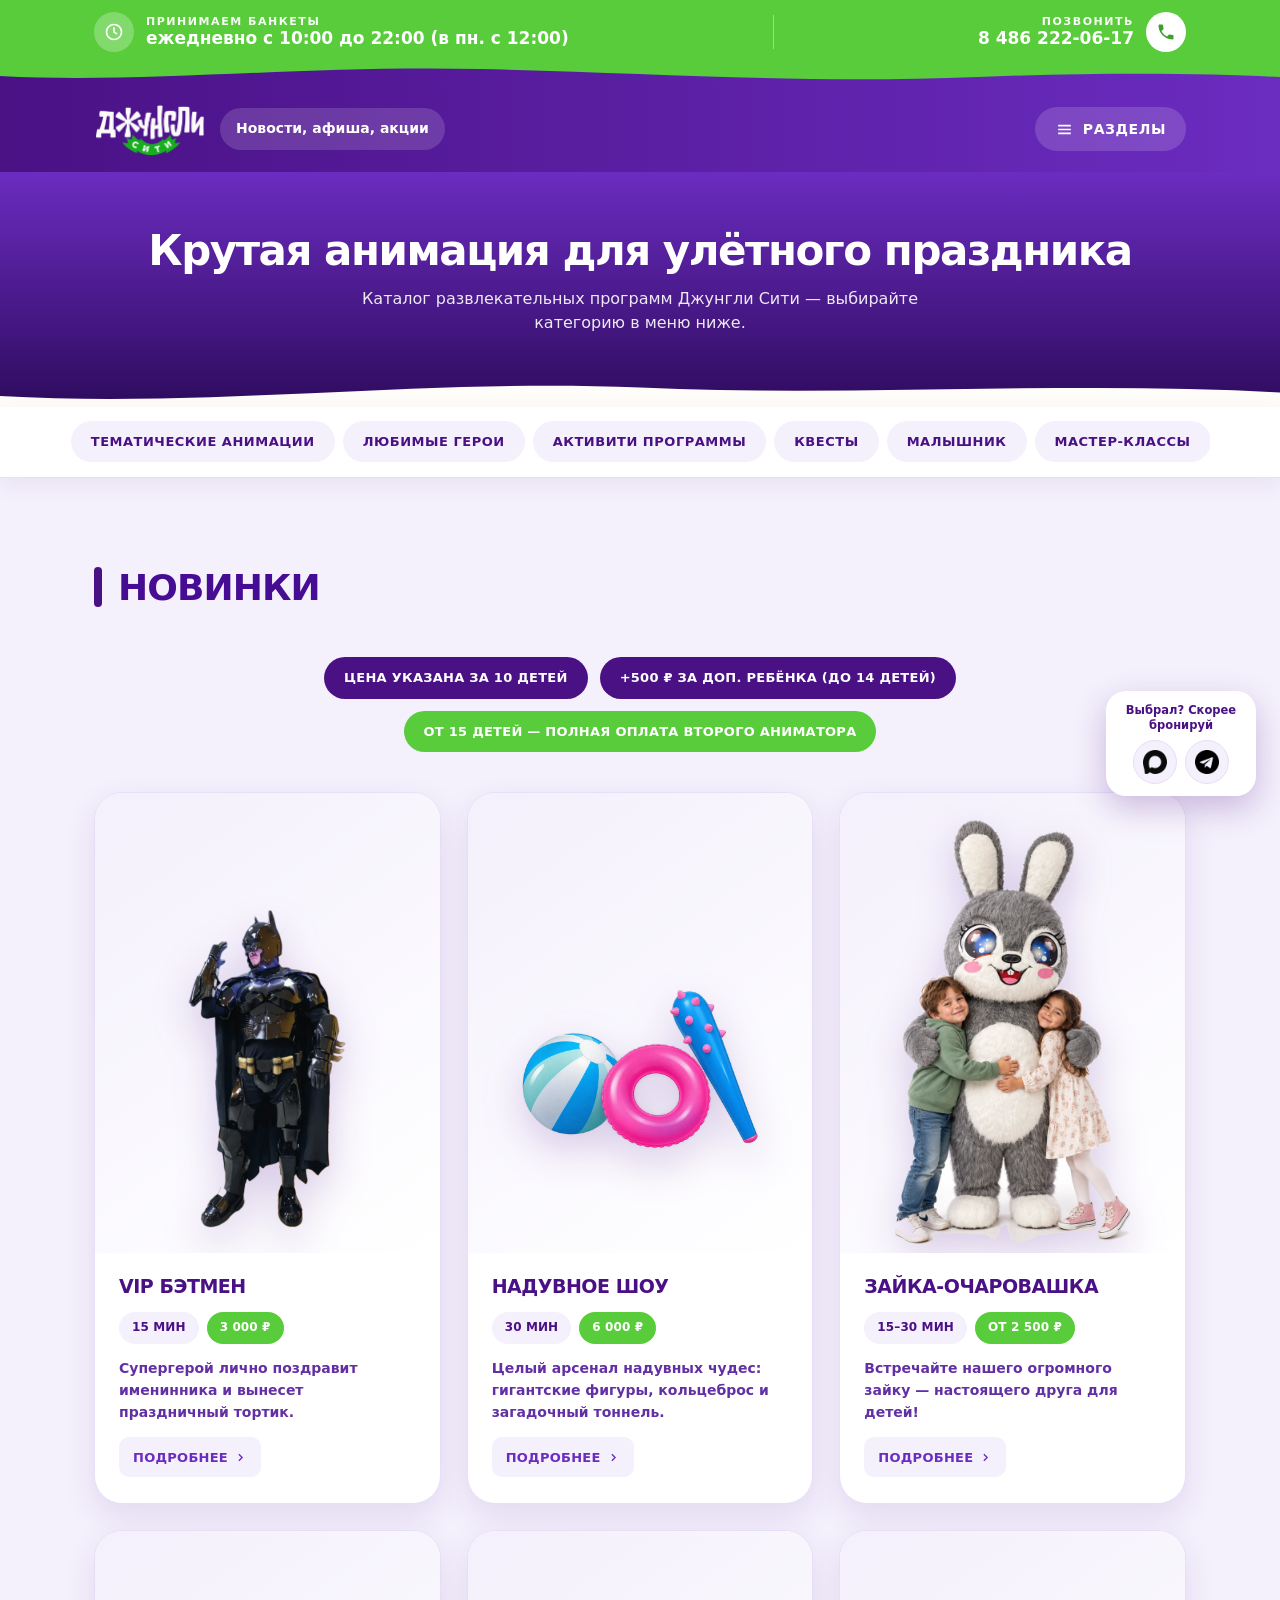
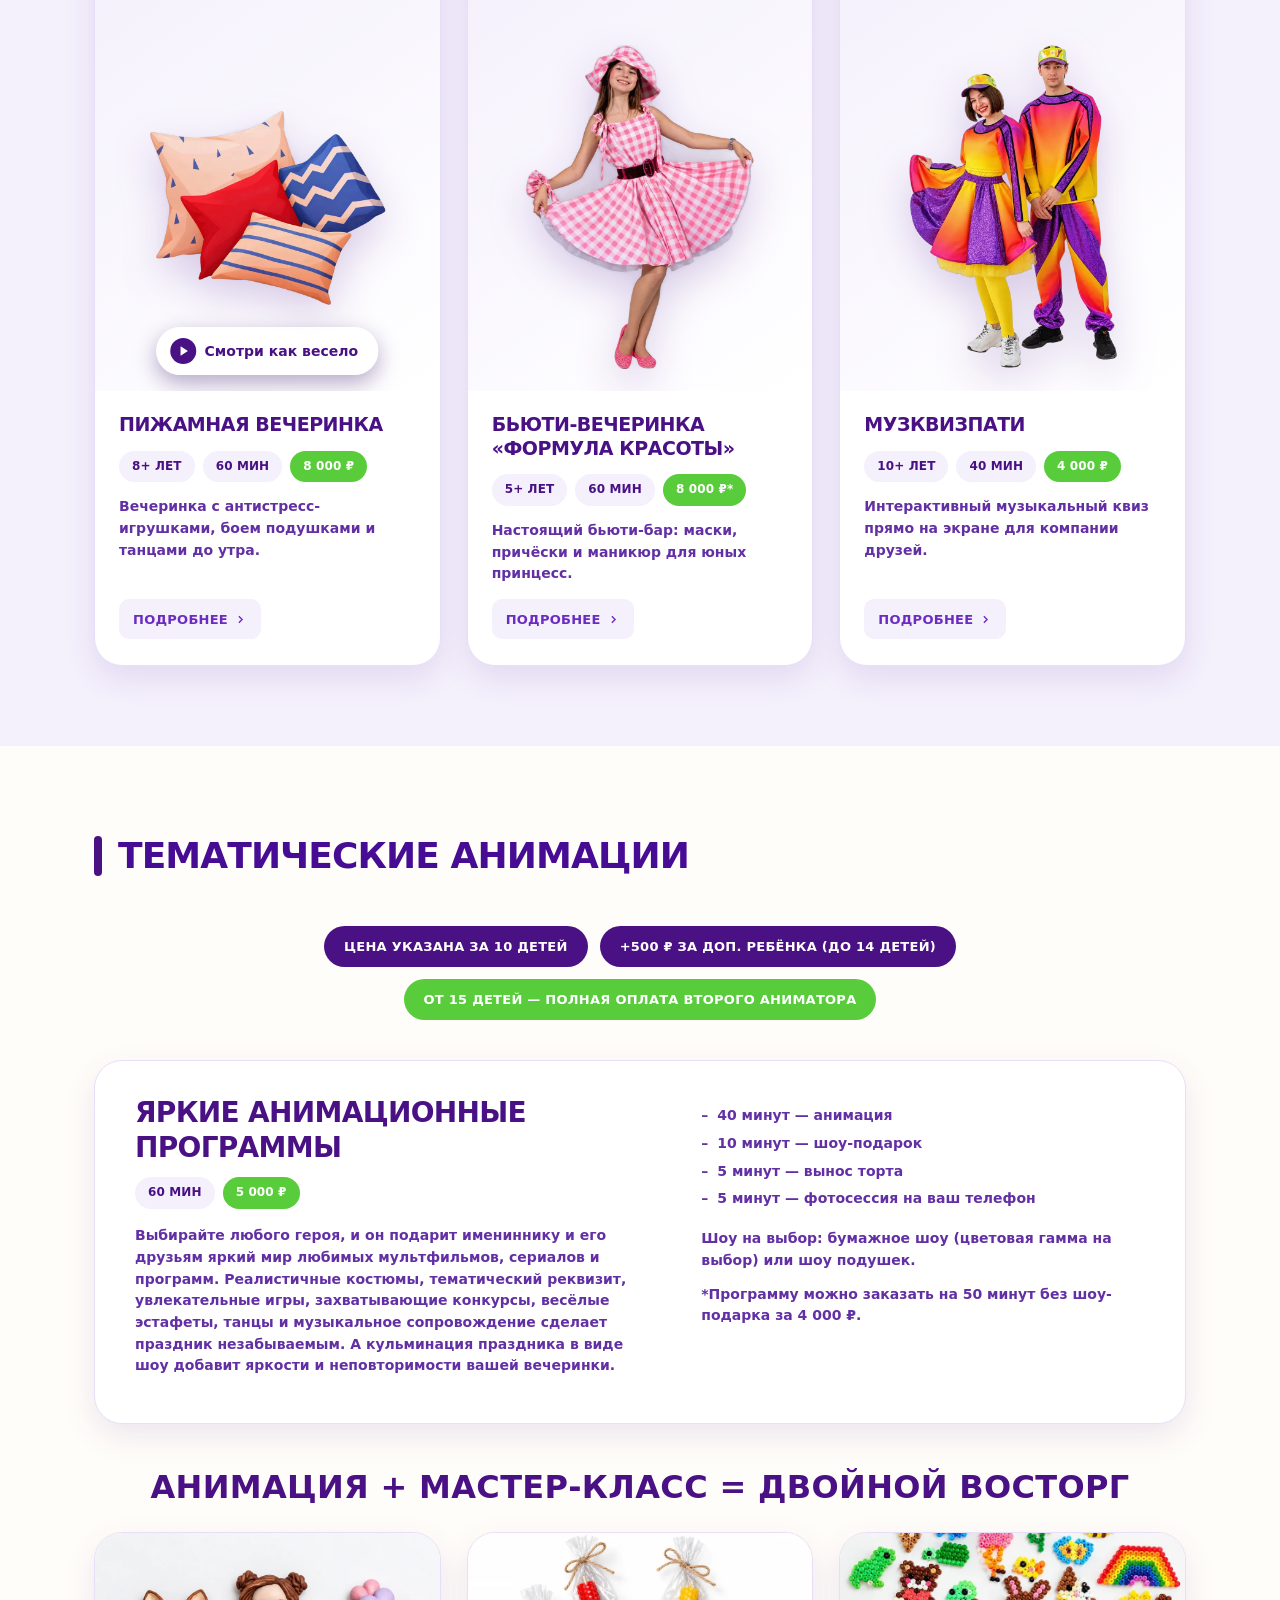
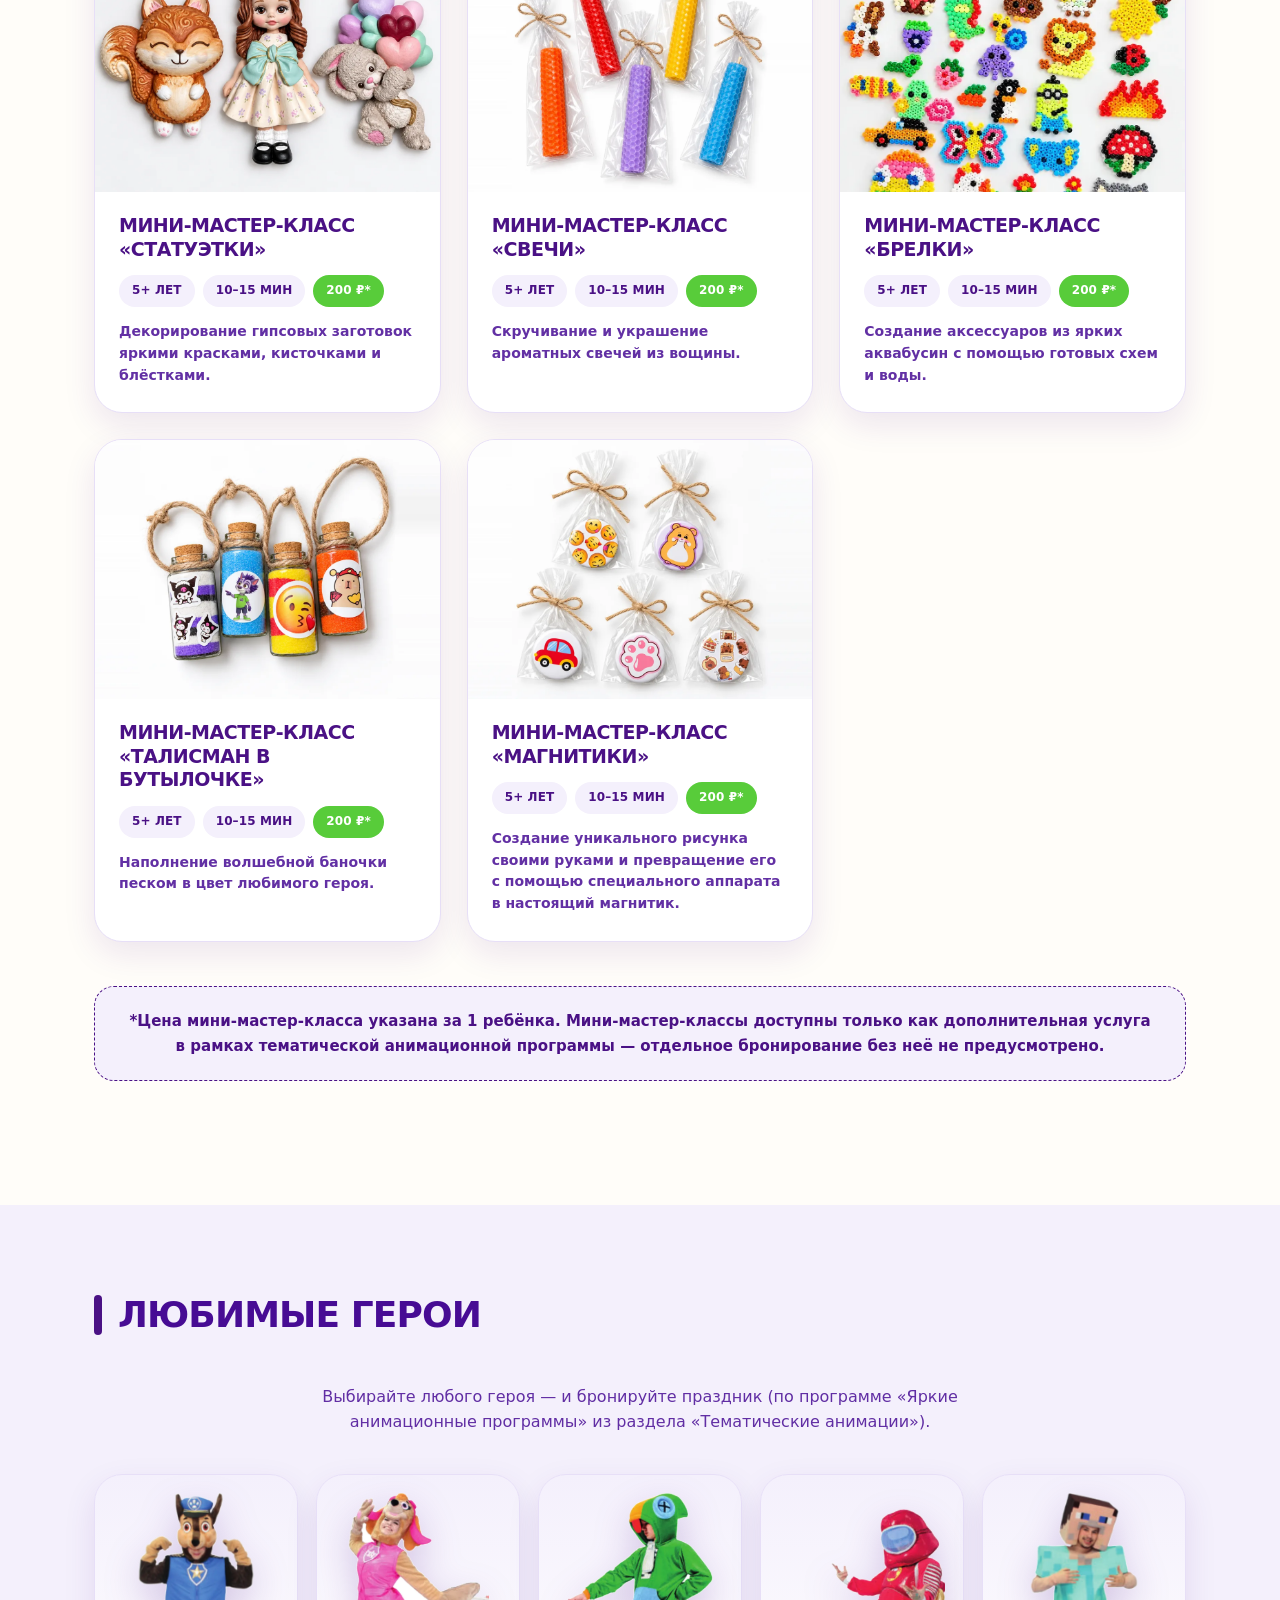
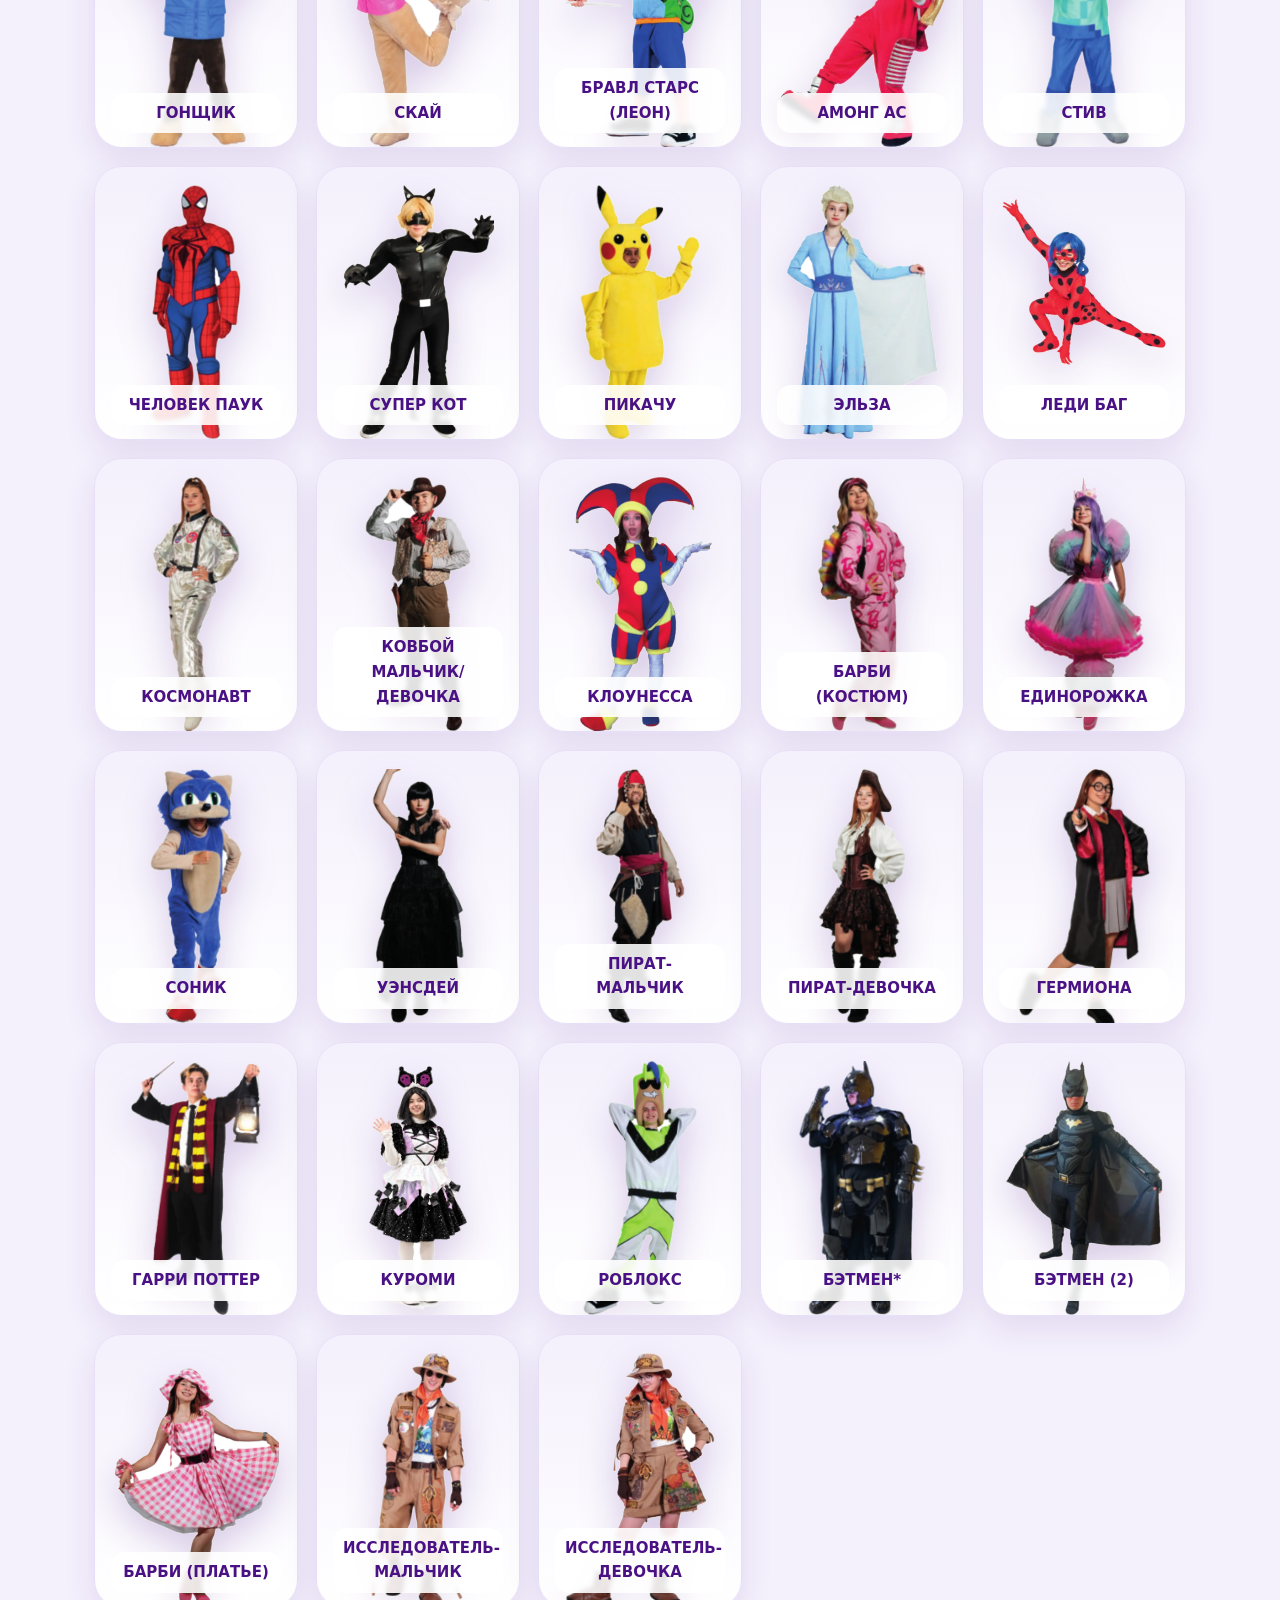
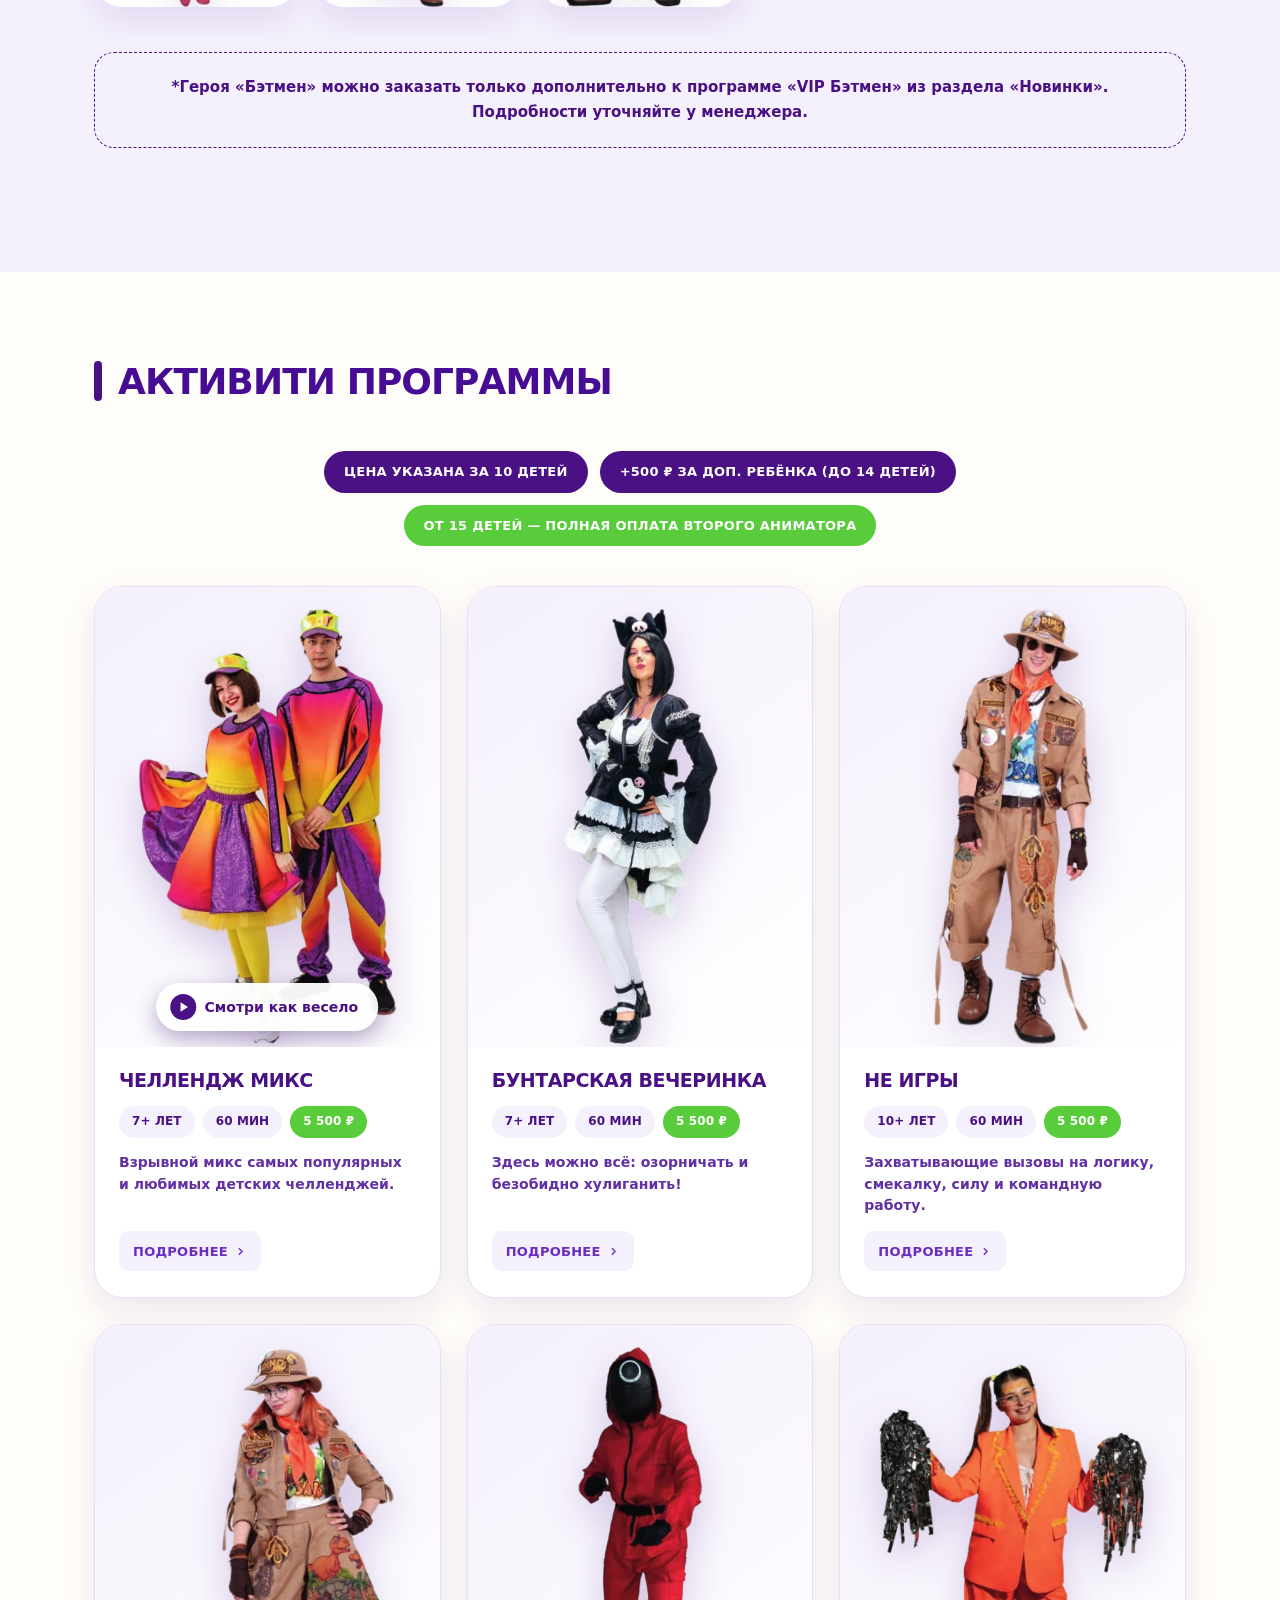
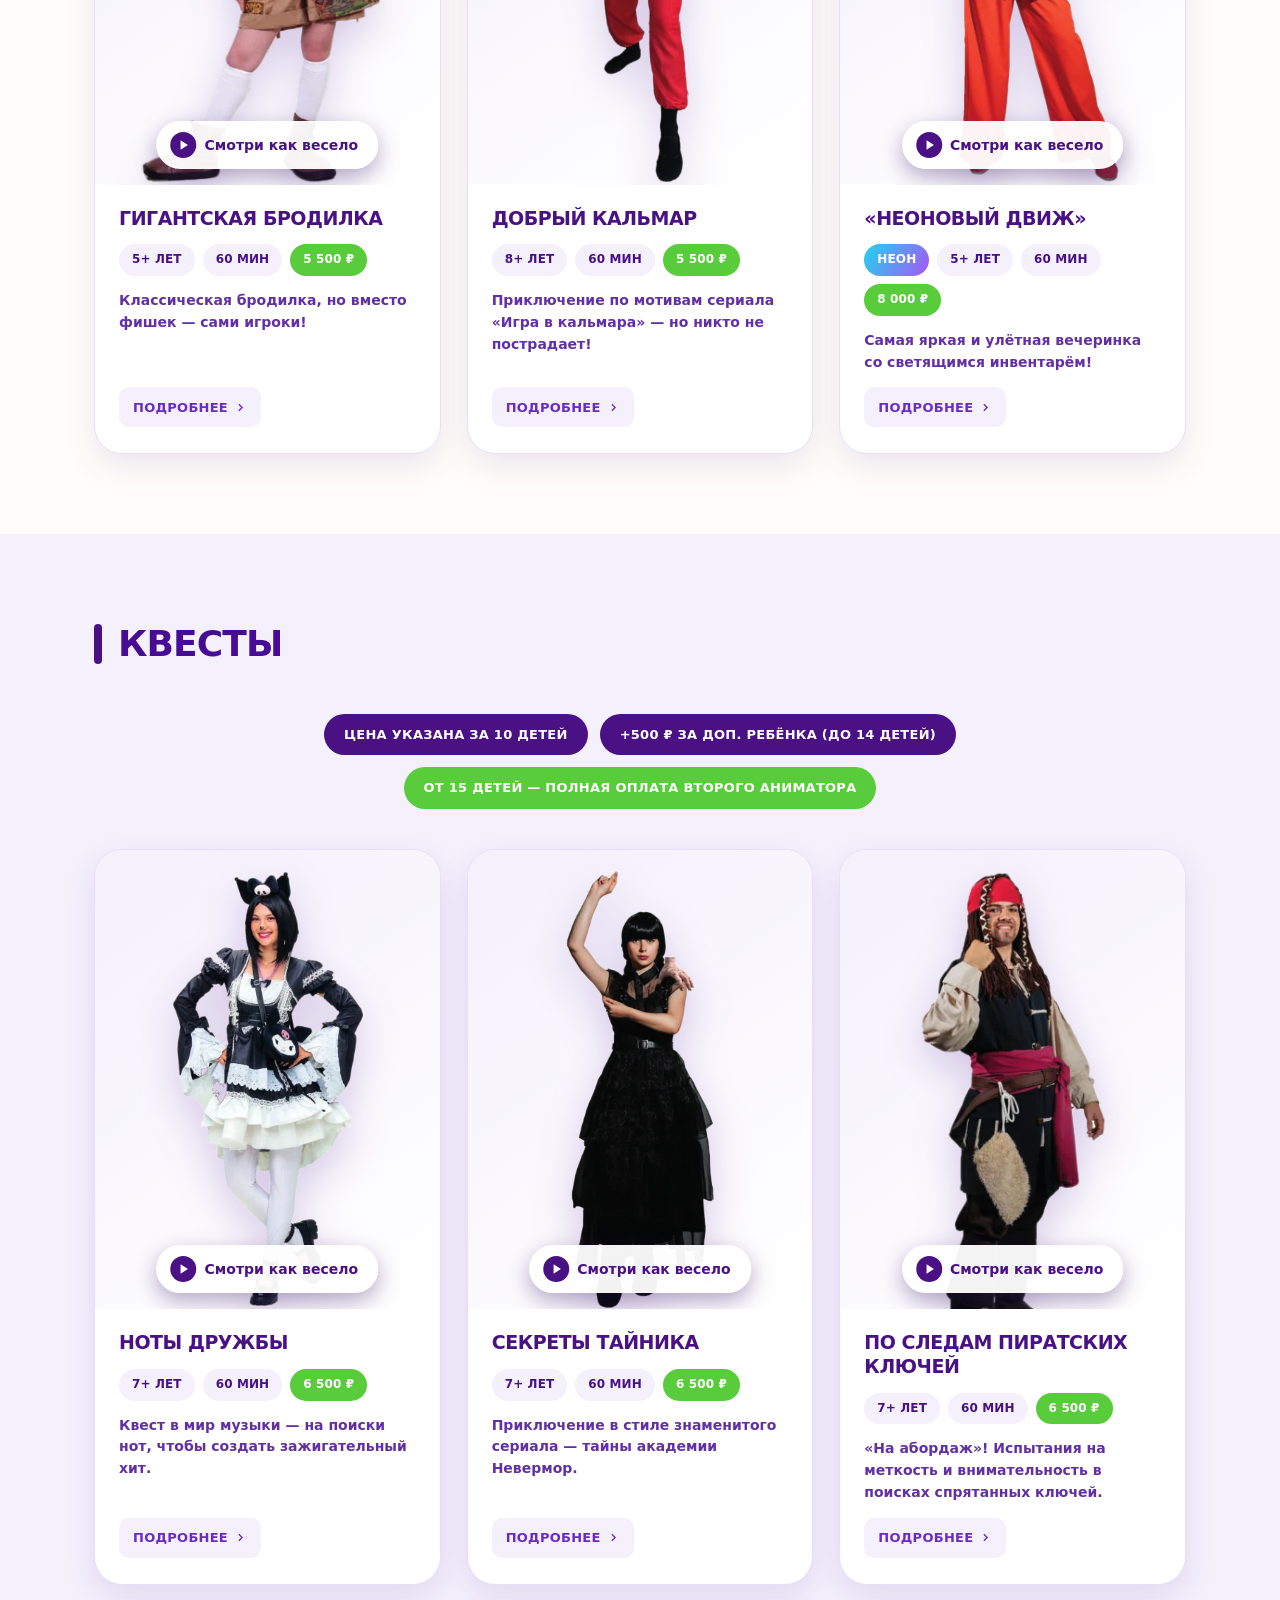
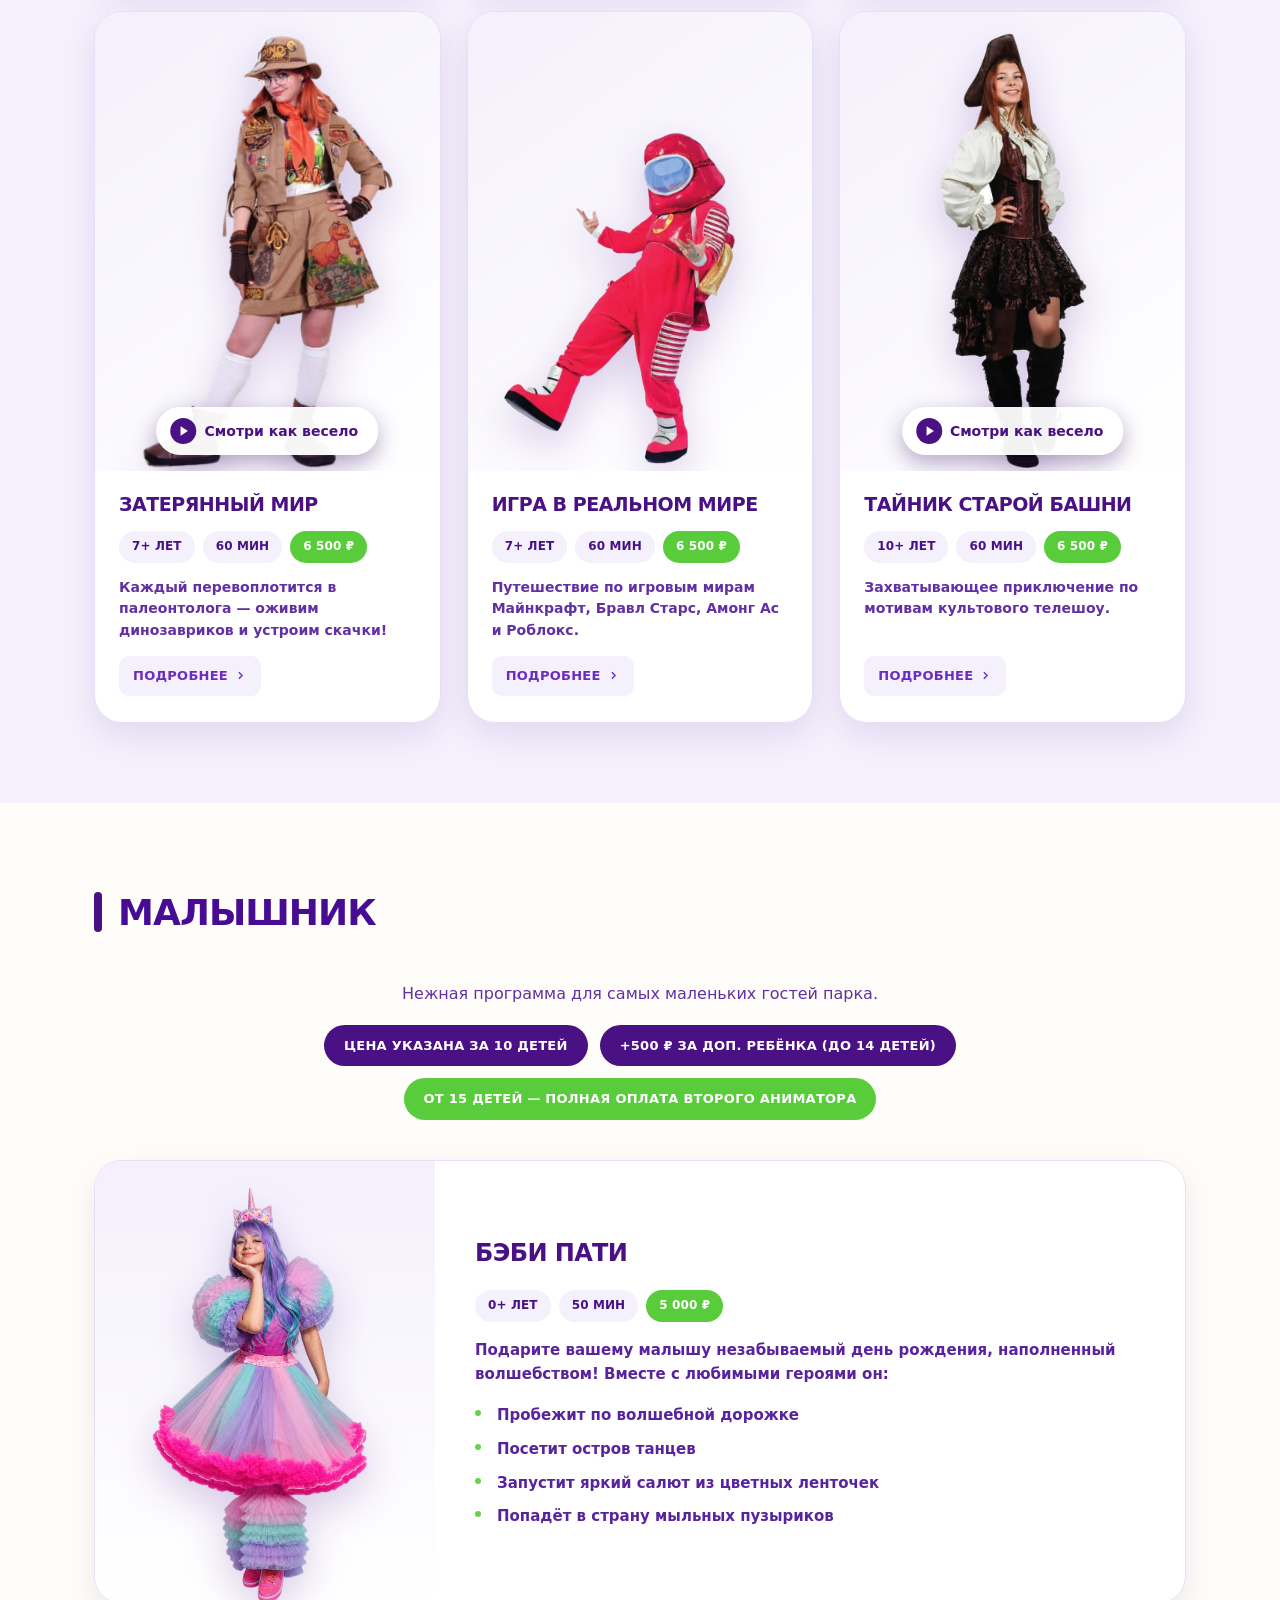
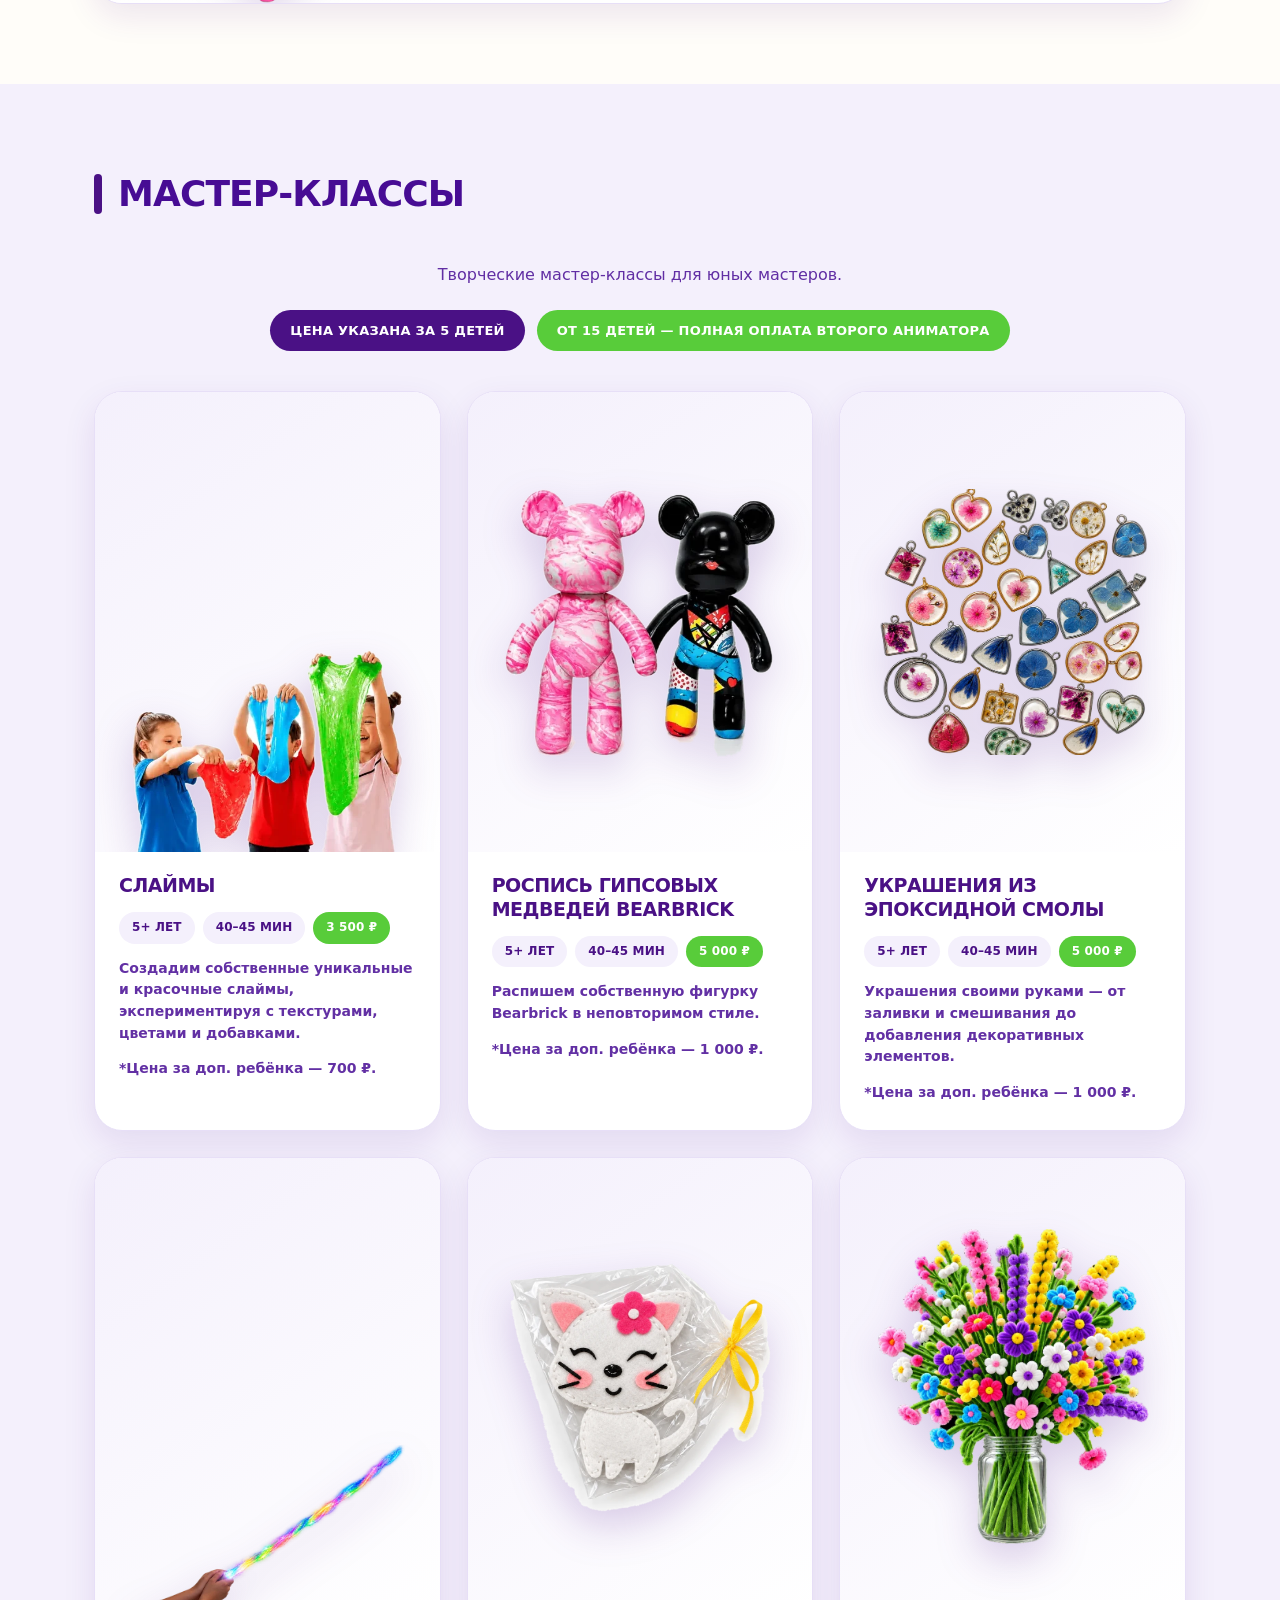
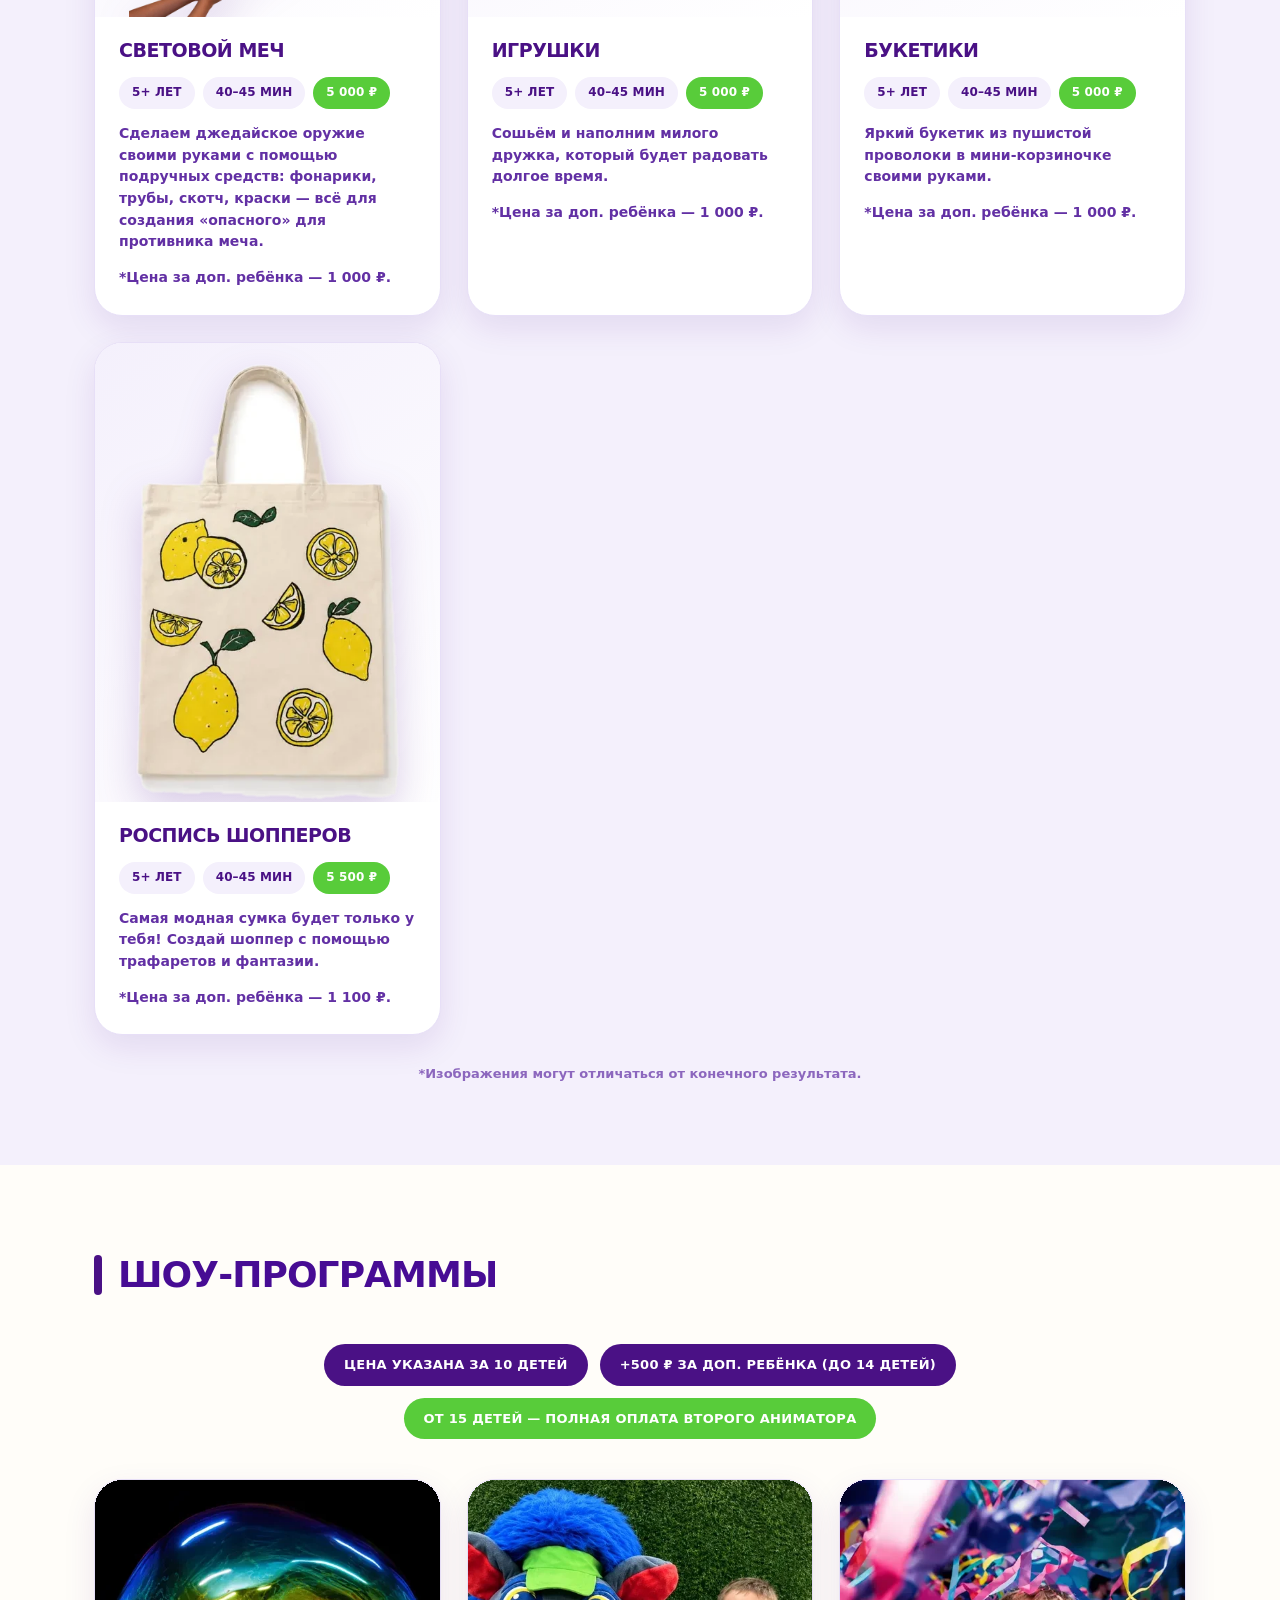
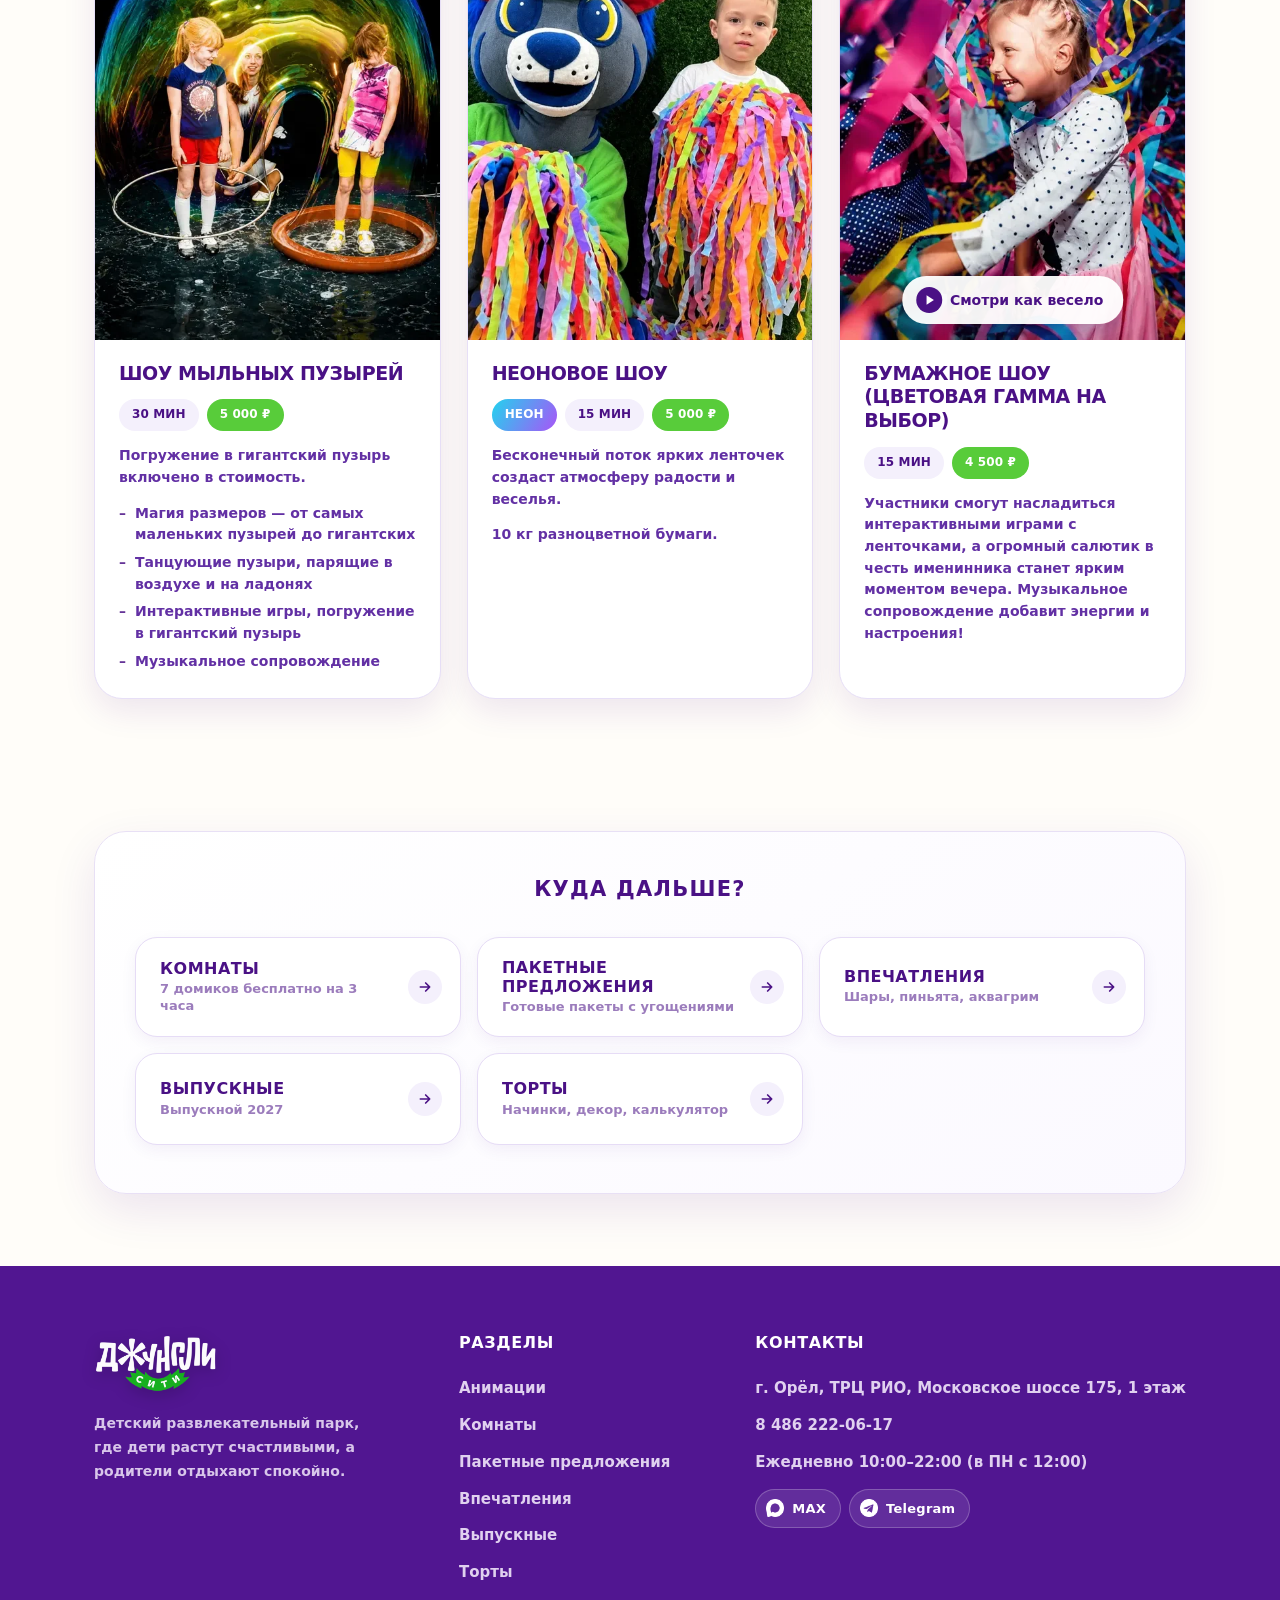
==== commit fd8d3b08: "111" ====
--- a/animations.html
+++ b/animations.html
@@ -82,7 +82,6 @@
         <div class="nav-item"><a class="nav-btn" href="vpechatleniya.html"><span class="nav-txt"><span class="nav-t">Впечатления</span><span class="nav-s">Шары, пиньята, аквагрим</span></span></a></div>
         <div class="nav-item"><a class="nav-btn" href="vypusknoy.html"><span class="nav-txt"><span class="nav-t">Выпускные</span><span class="nav-s">Выпускной 2027</span></span></a></div>
         <div class="nav-item"><a class="nav-btn" href="torty.html"><span class="nav-txt"><span class="nav-t">Торты</span><span class="nav-s">Начинки, декор, калькулятор</span></span></a></div>
-        <div class="nav-item"><a class="nav-btn" href="menu.html"><span class="nav-txt"><span class="nav-t">Ресторан</span><span class="nav-s">Пицца, паста, детское меню</span></span></a></div>
         <div class="nav-panel__foot">
           <a class="nav-foot__phone" href="tel:84862220617"><small>Бронирование</small>8 486 222-06-17</a>
           <div class="nav-foot__msg">
@@ -988,7 +987,6 @@
         <a href="vpechatleniya.html" class="nav-card"><span class="qn-txt"><span class="qn-t">Впечатления</span><span class="qn-s">Шары, пиньята, аквагрим</span></span><span class="qn-go" aria-hidden="true"><svg viewBox="0 0 24 24" fill="none" stroke="currentColor" stroke-width="2.5" stroke-linecap="round" stroke-linejoin="round"><path d="M5 12h14M13 6l6 6-6 6"/></svg></span></a>
         <a href="vypusknoy.html" class="nav-card"><span class="qn-txt"><span class="qn-t">Выпускные</span><span class="qn-s">Выпускной 2027</span></span><span class="qn-go" aria-hidden="true"><svg viewBox="0 0 24 24" fill="none" stroke="currentColor" stroke-width="2.5" stroke-linecap="round" stroke-linejoin="round"><path d="M5 12h14M13 6l6 6-6 6"/></svg></span></a>
         <a href="torty.html" class="nav-card"><span class="qn-txt"><span class="qn-t">Торты</span><span class="qn-s">Начинки, декор, калькулятор</span></span><span class="qn-go" aria-hidden="true"><svg viewBox="0 0 24 24" fill="none" stroke="currentColor" stroke-width="2.5" stroke-linecap="round" stroke-linejoin="round"><path d="M5 12h14M13 6l6 6-6 6"/></svg></span></a>
-        <a href="menu.html" class="nav-card"><span class="qn-txt"><span class="qn-t">Ресторан</span><span class="qn-s">Пицца, паста, детское меню</span></span><span class="qn-go" aria-hidden="true"><svg viewBox="0 0 24 24" fill="none" stroke="currentColor" stroke-width="2.5" stroke-linecap="round" stroke-linejoin="round"><path d="M5 12h14M13 6l6 6-6 6"/></svg></span></a>
       </div>
     </div>
   </div>
@@ -1008,7 +1006,6 @@
       <a href="vpechatleniya.html">Впечатления</a>
       <a href="vypusknoy.html">Выпускные</a>
       <a href="torty.html">Торты</a>
-      <a href="menu.html">Ресторан</a>
     </div>
     <div>
       <h4>Контакты</h4>
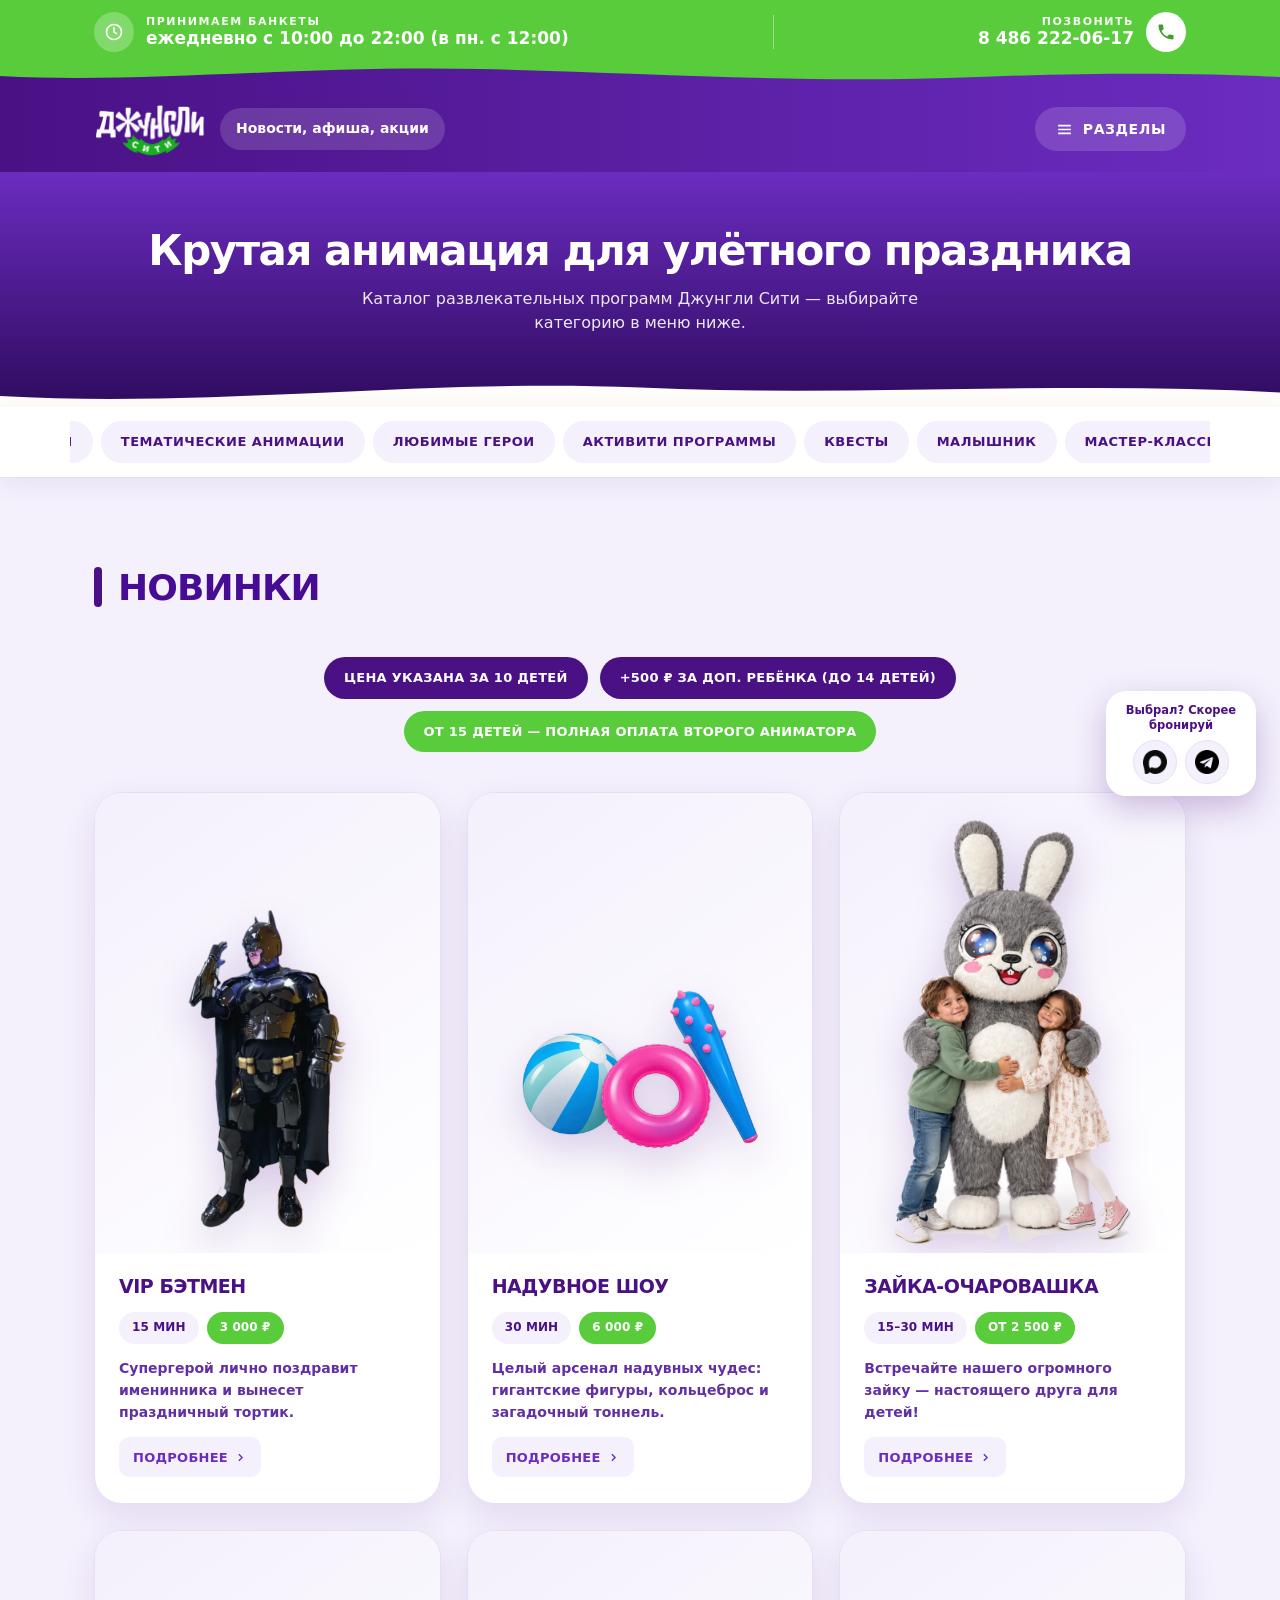
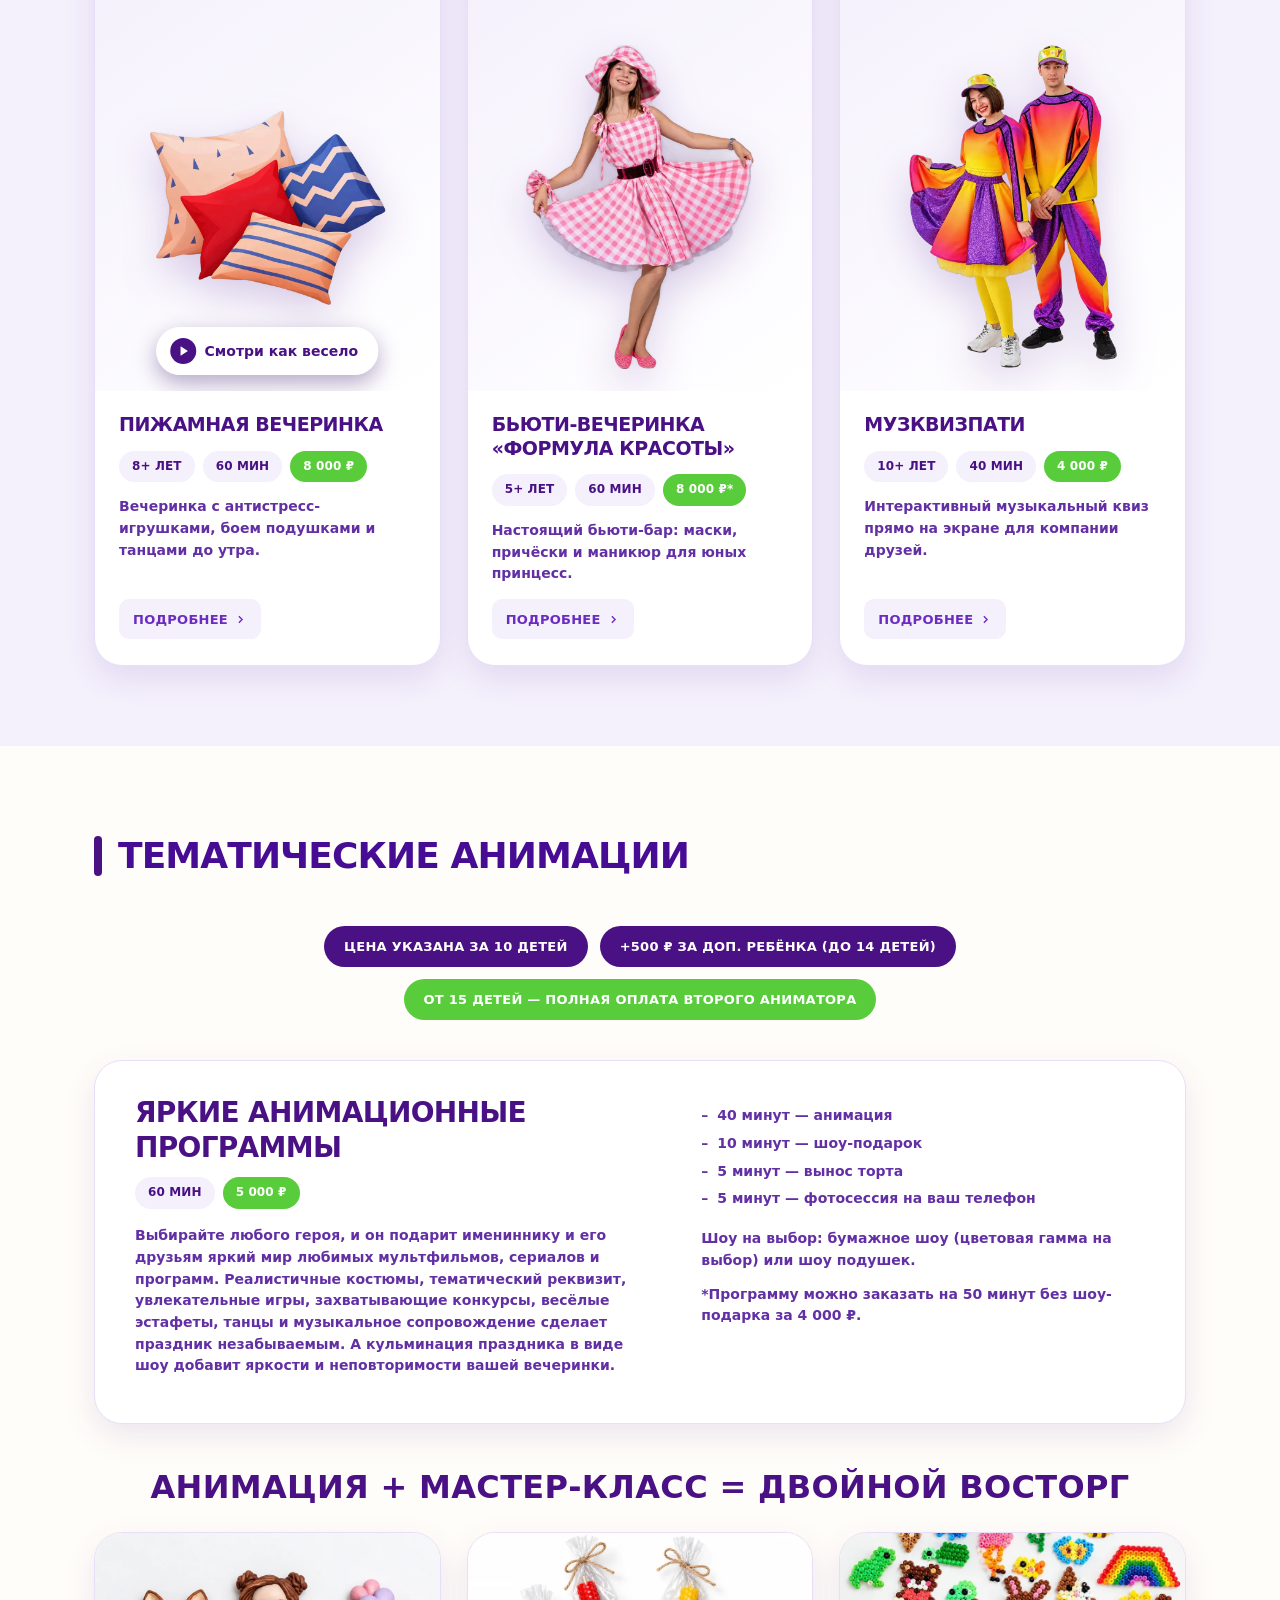
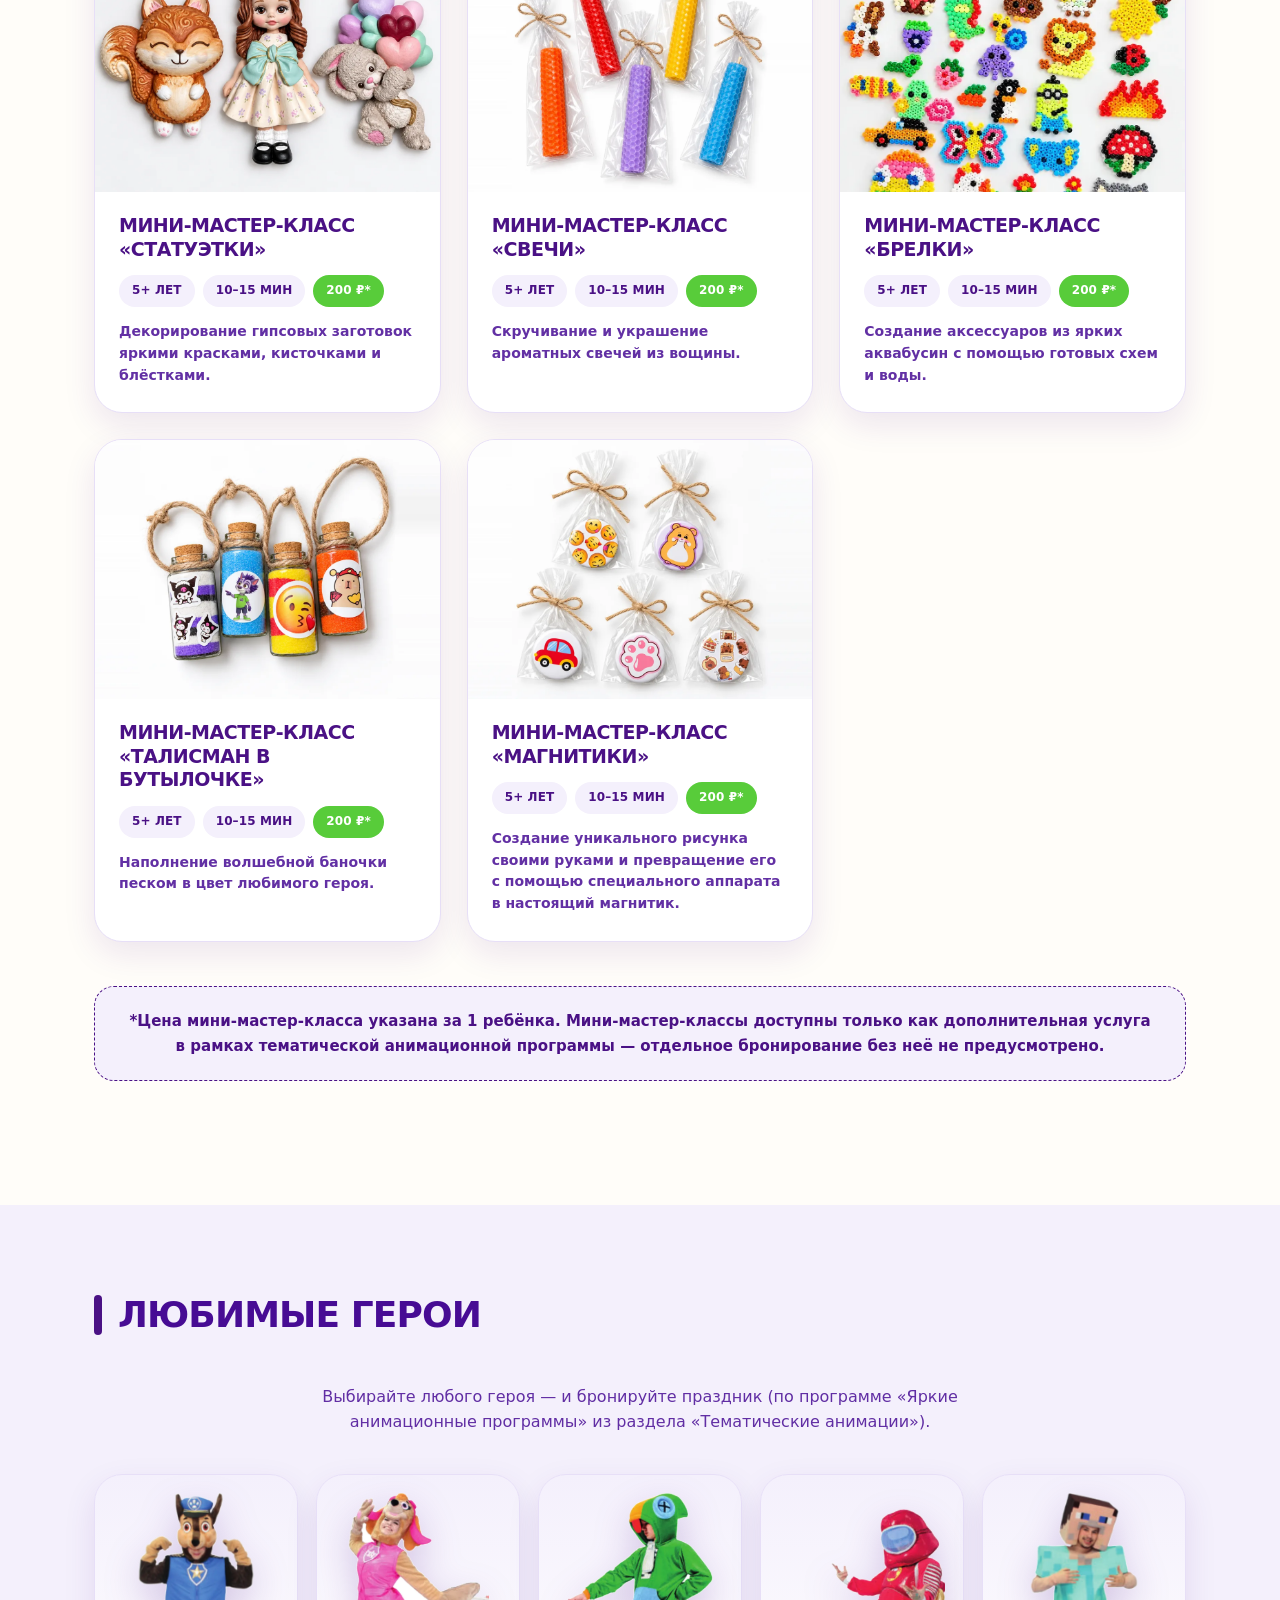
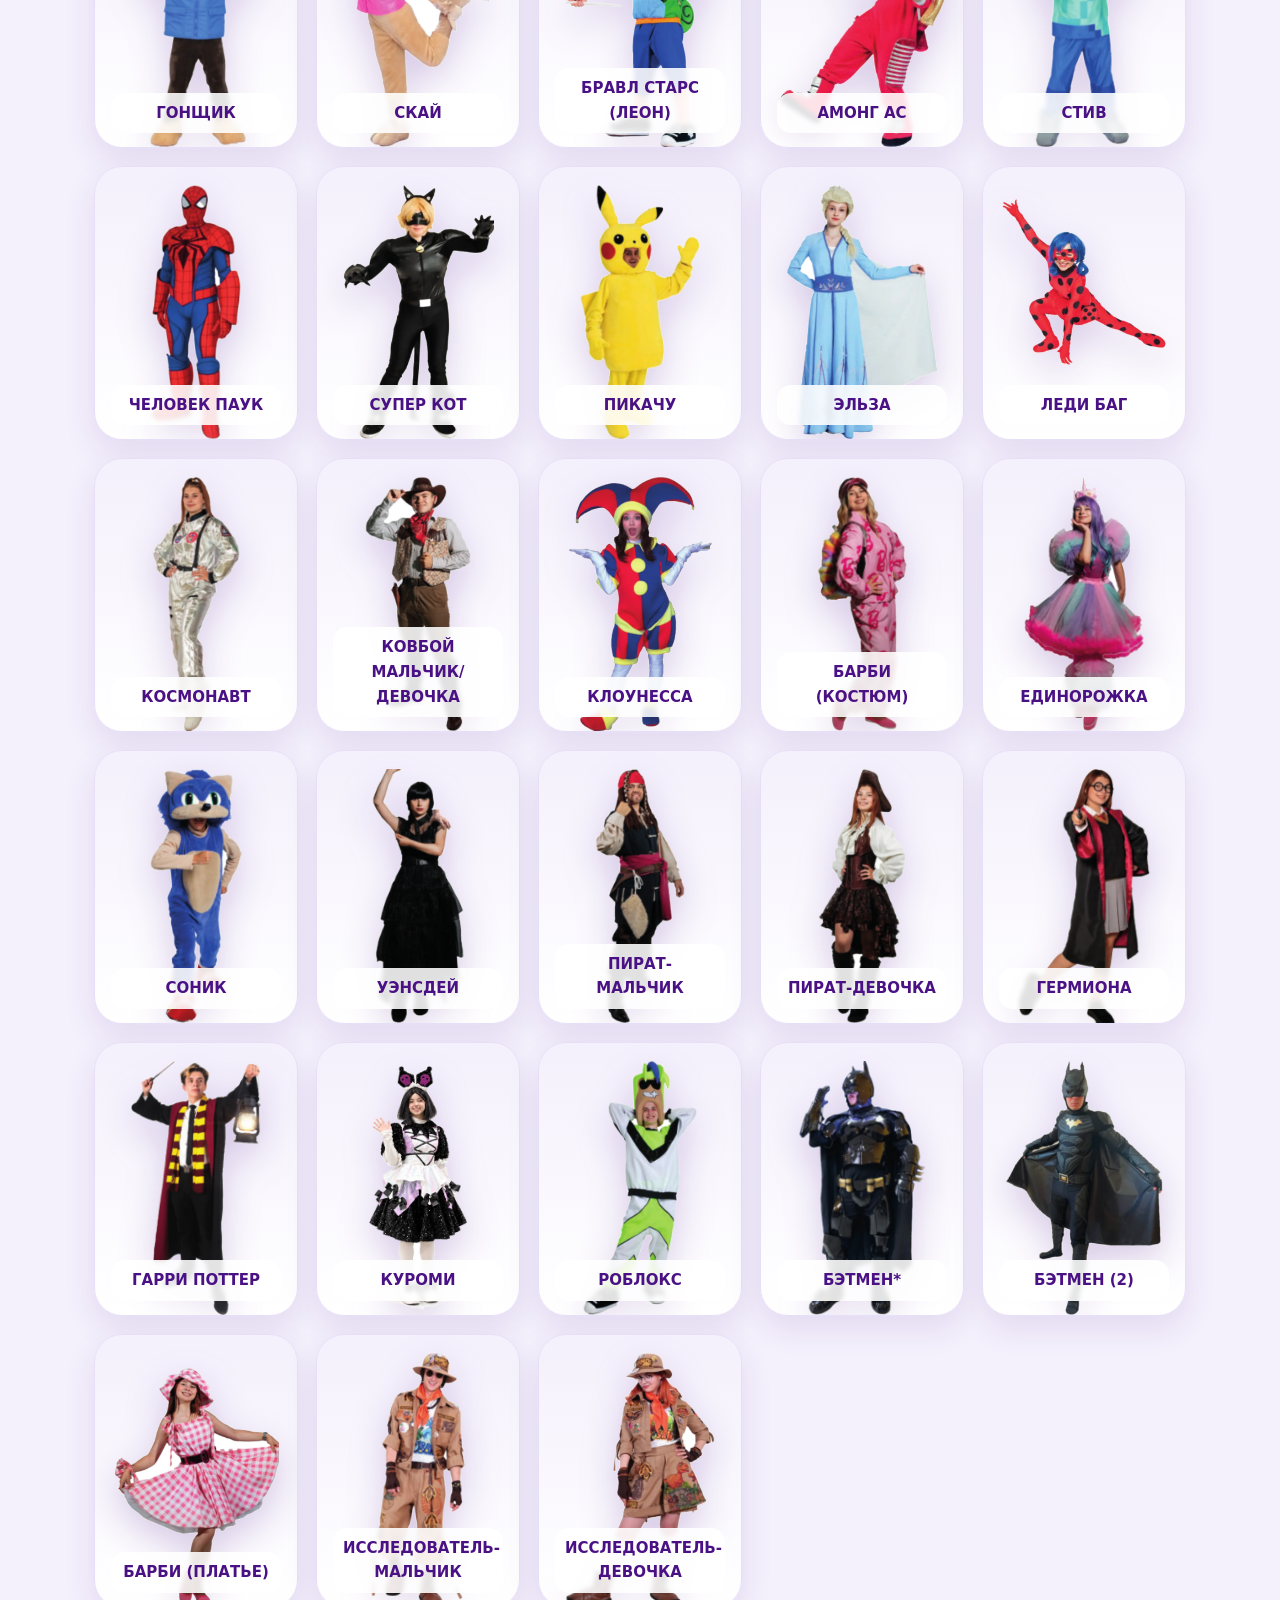
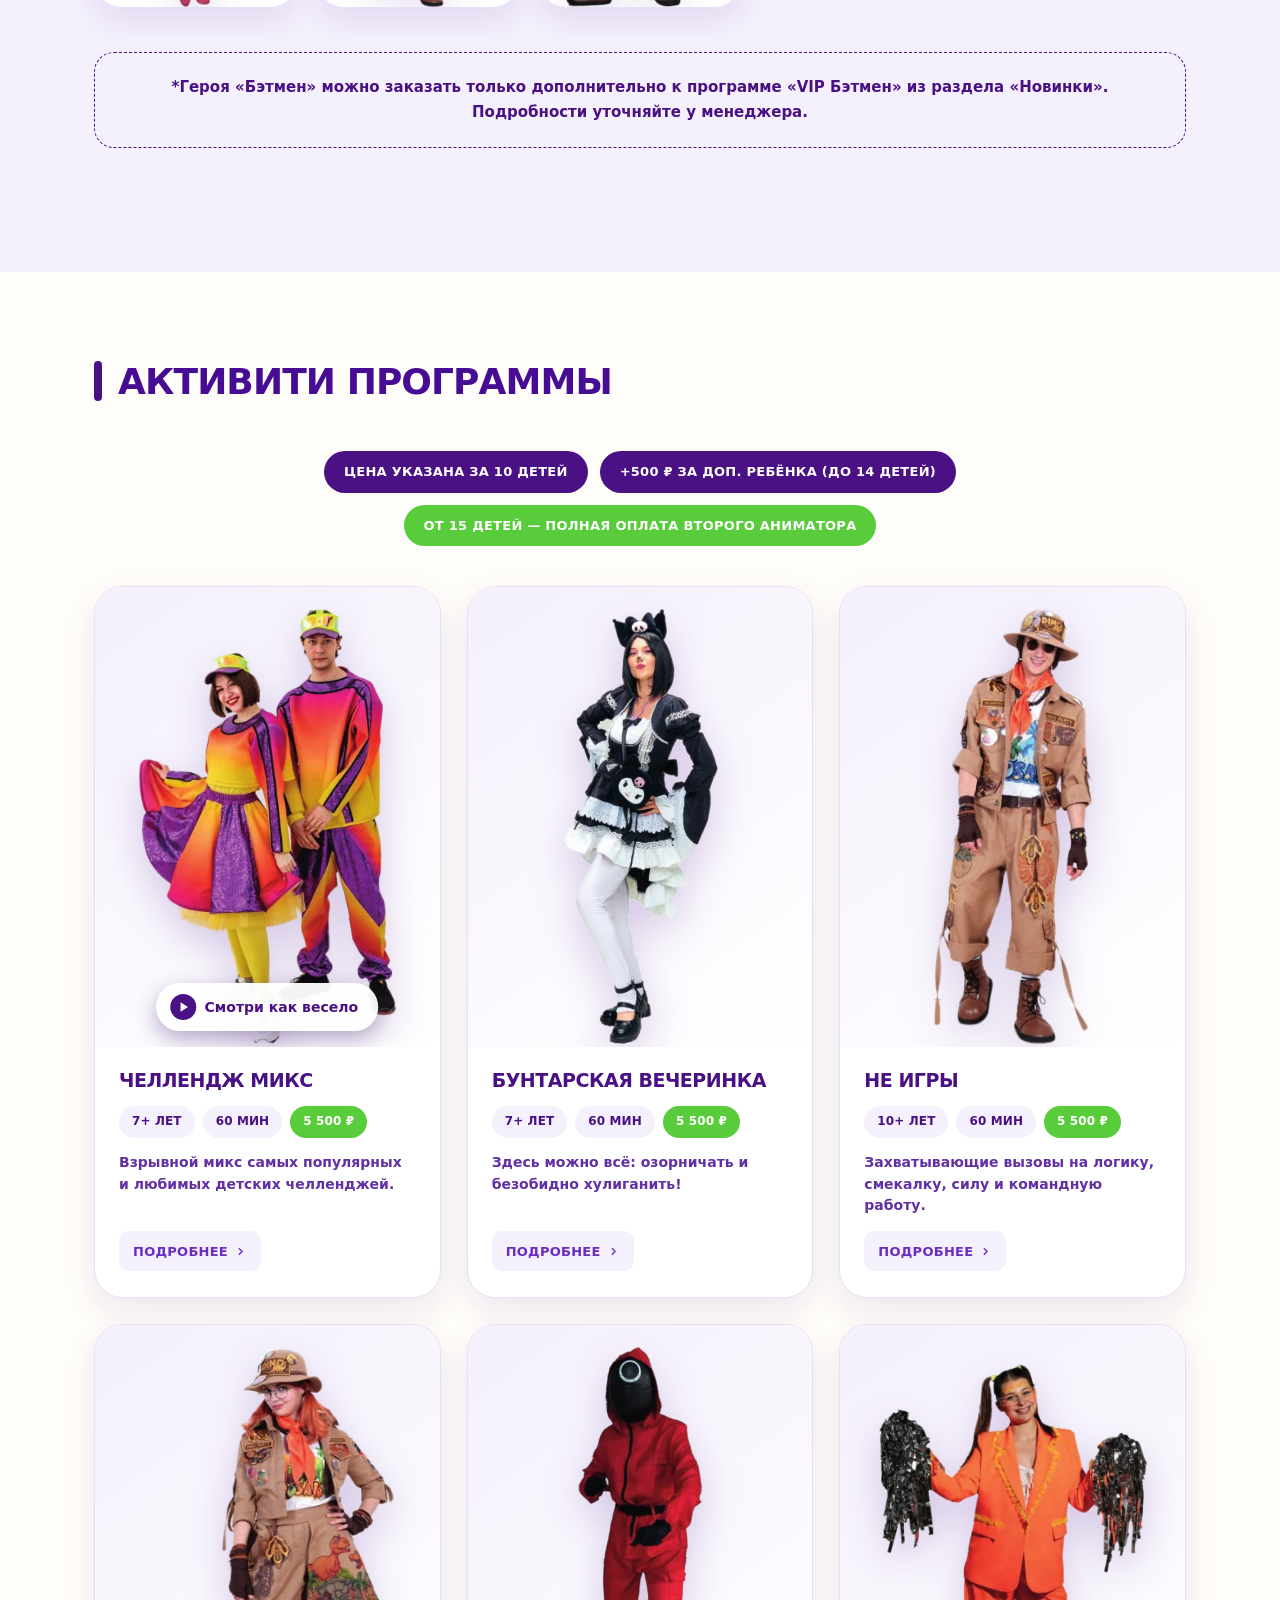
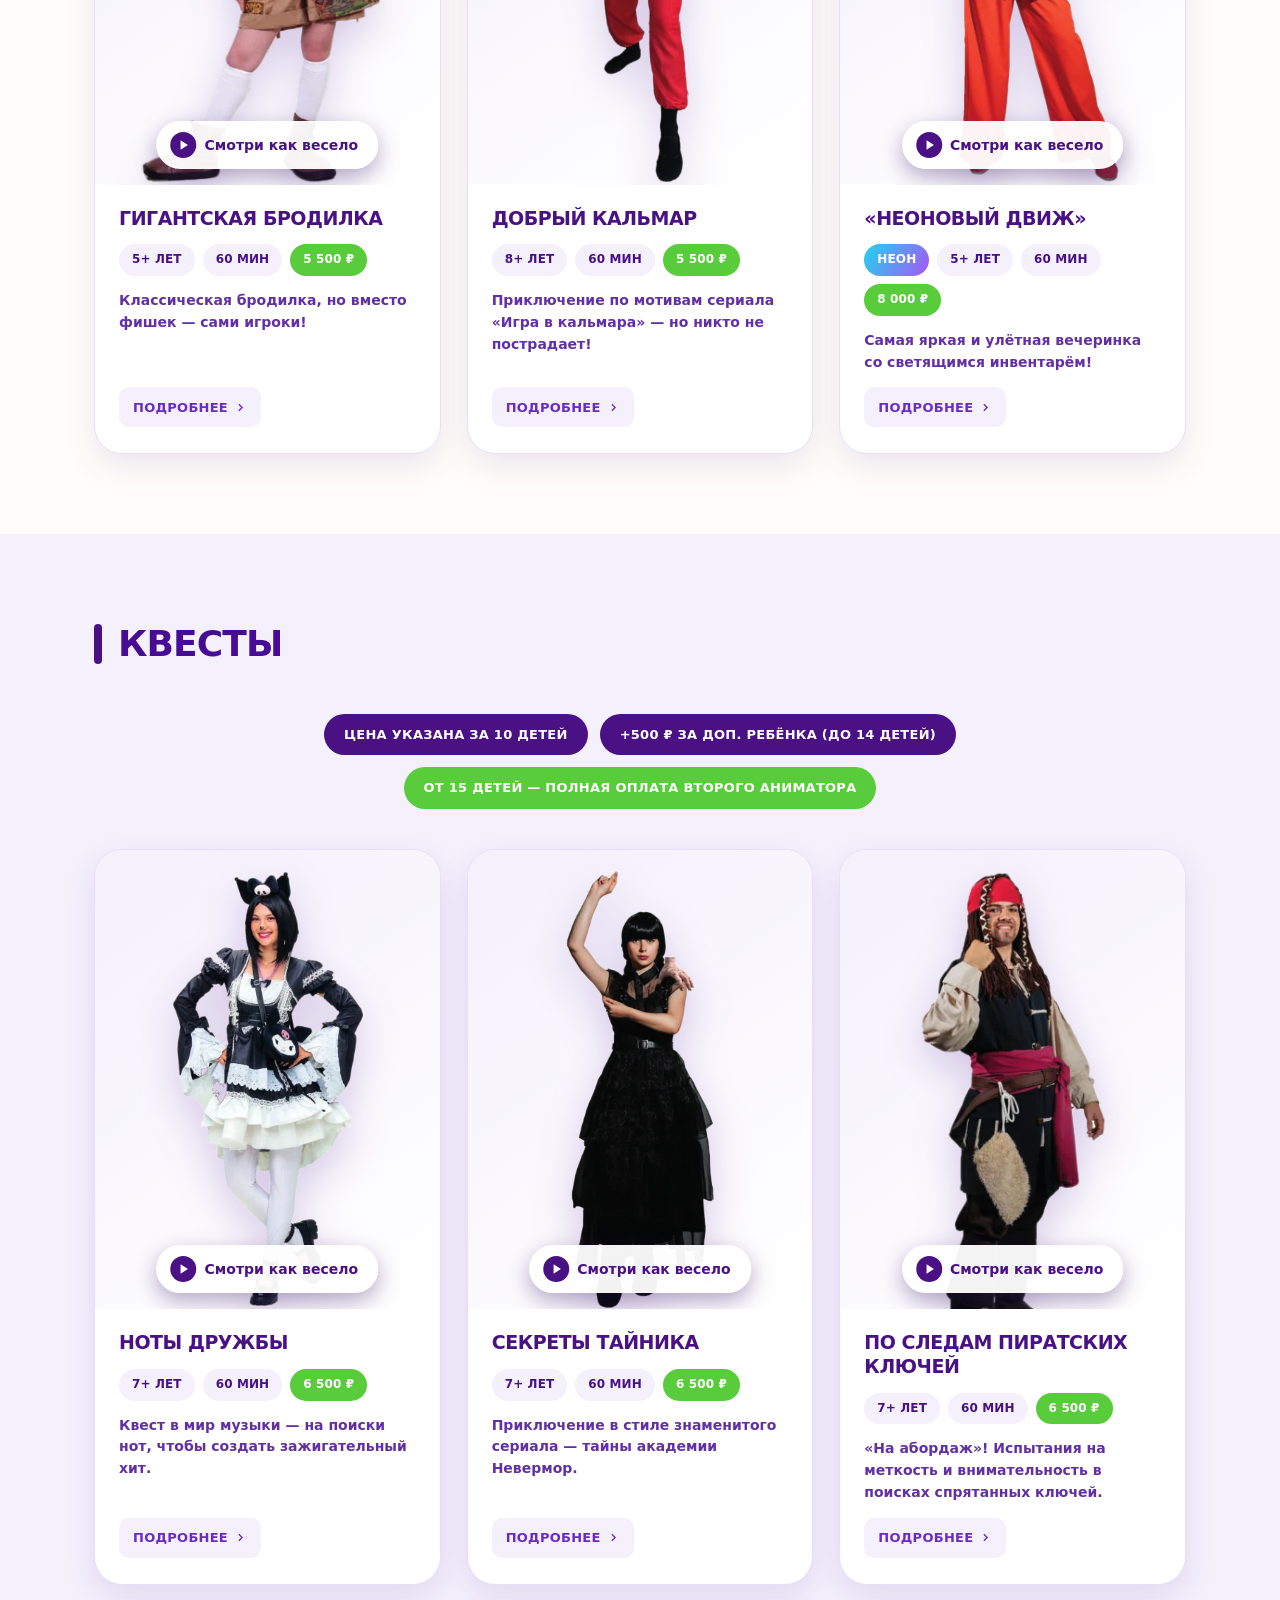
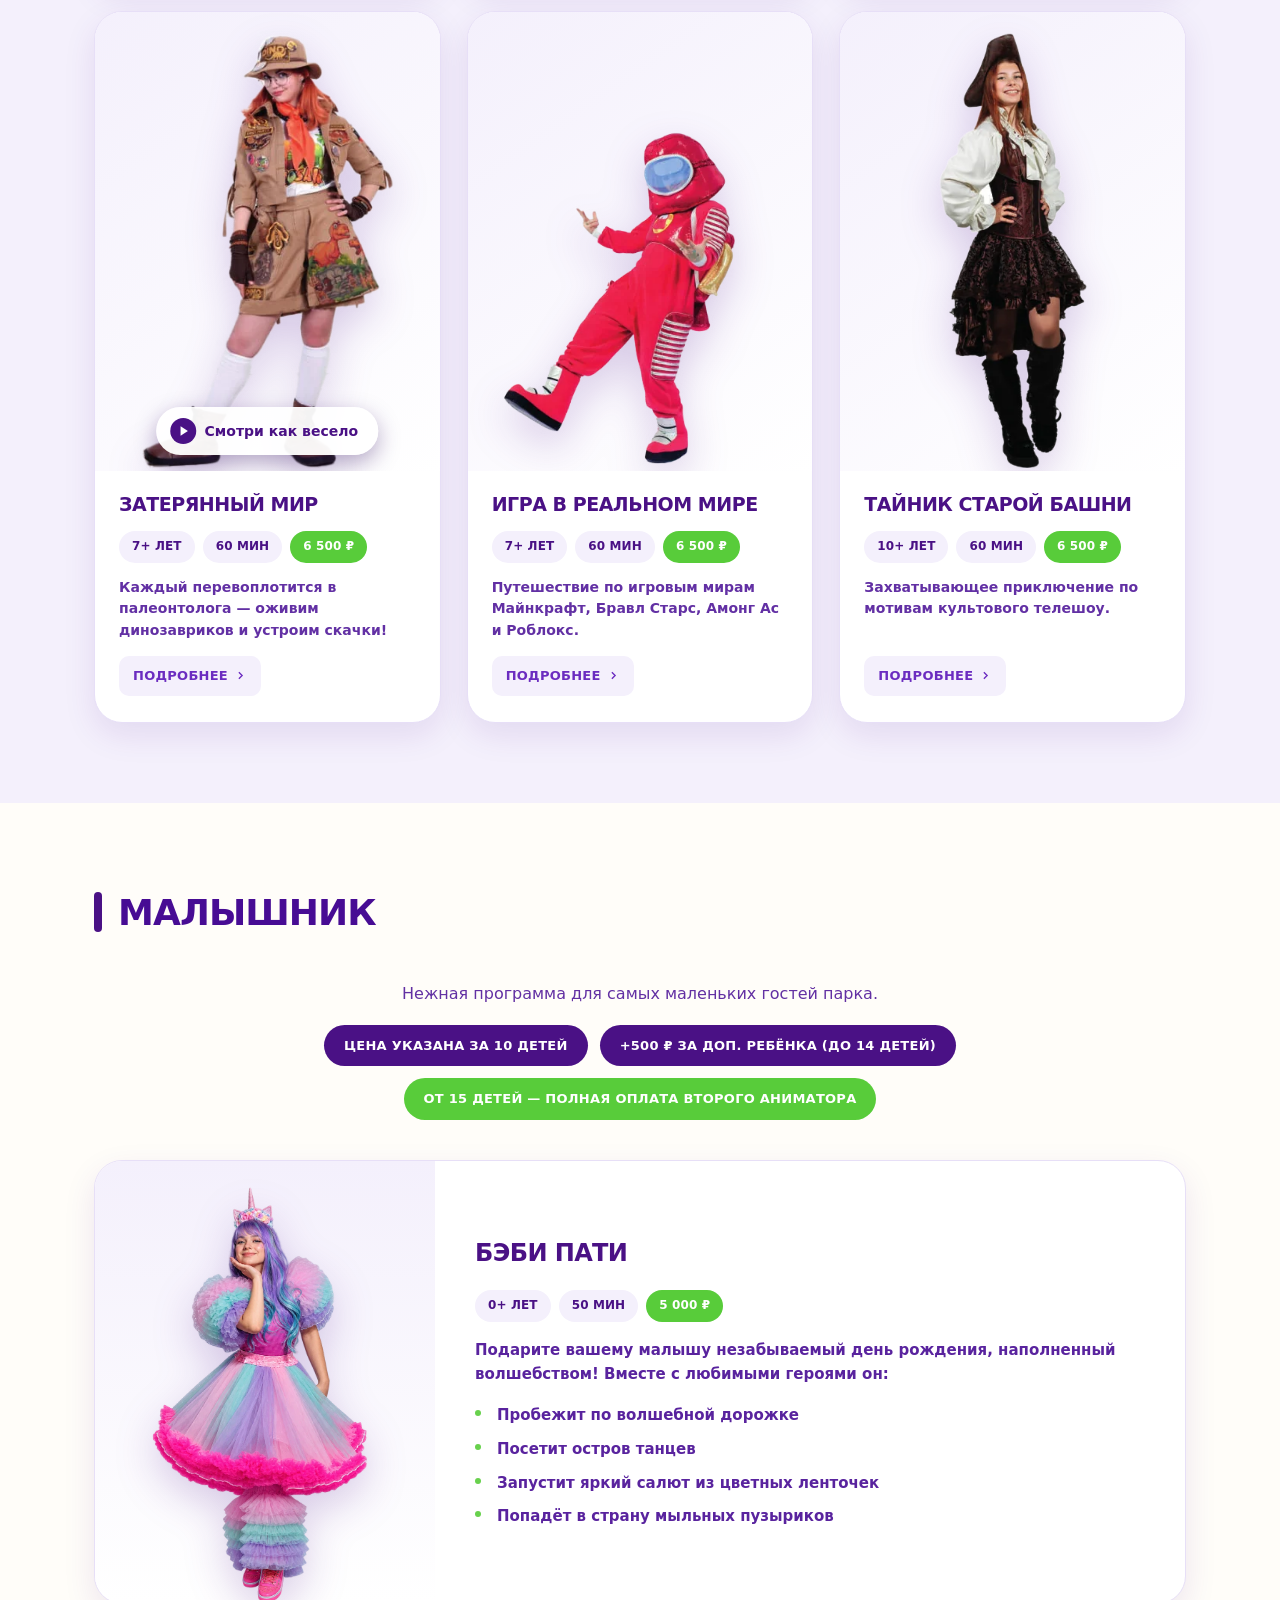
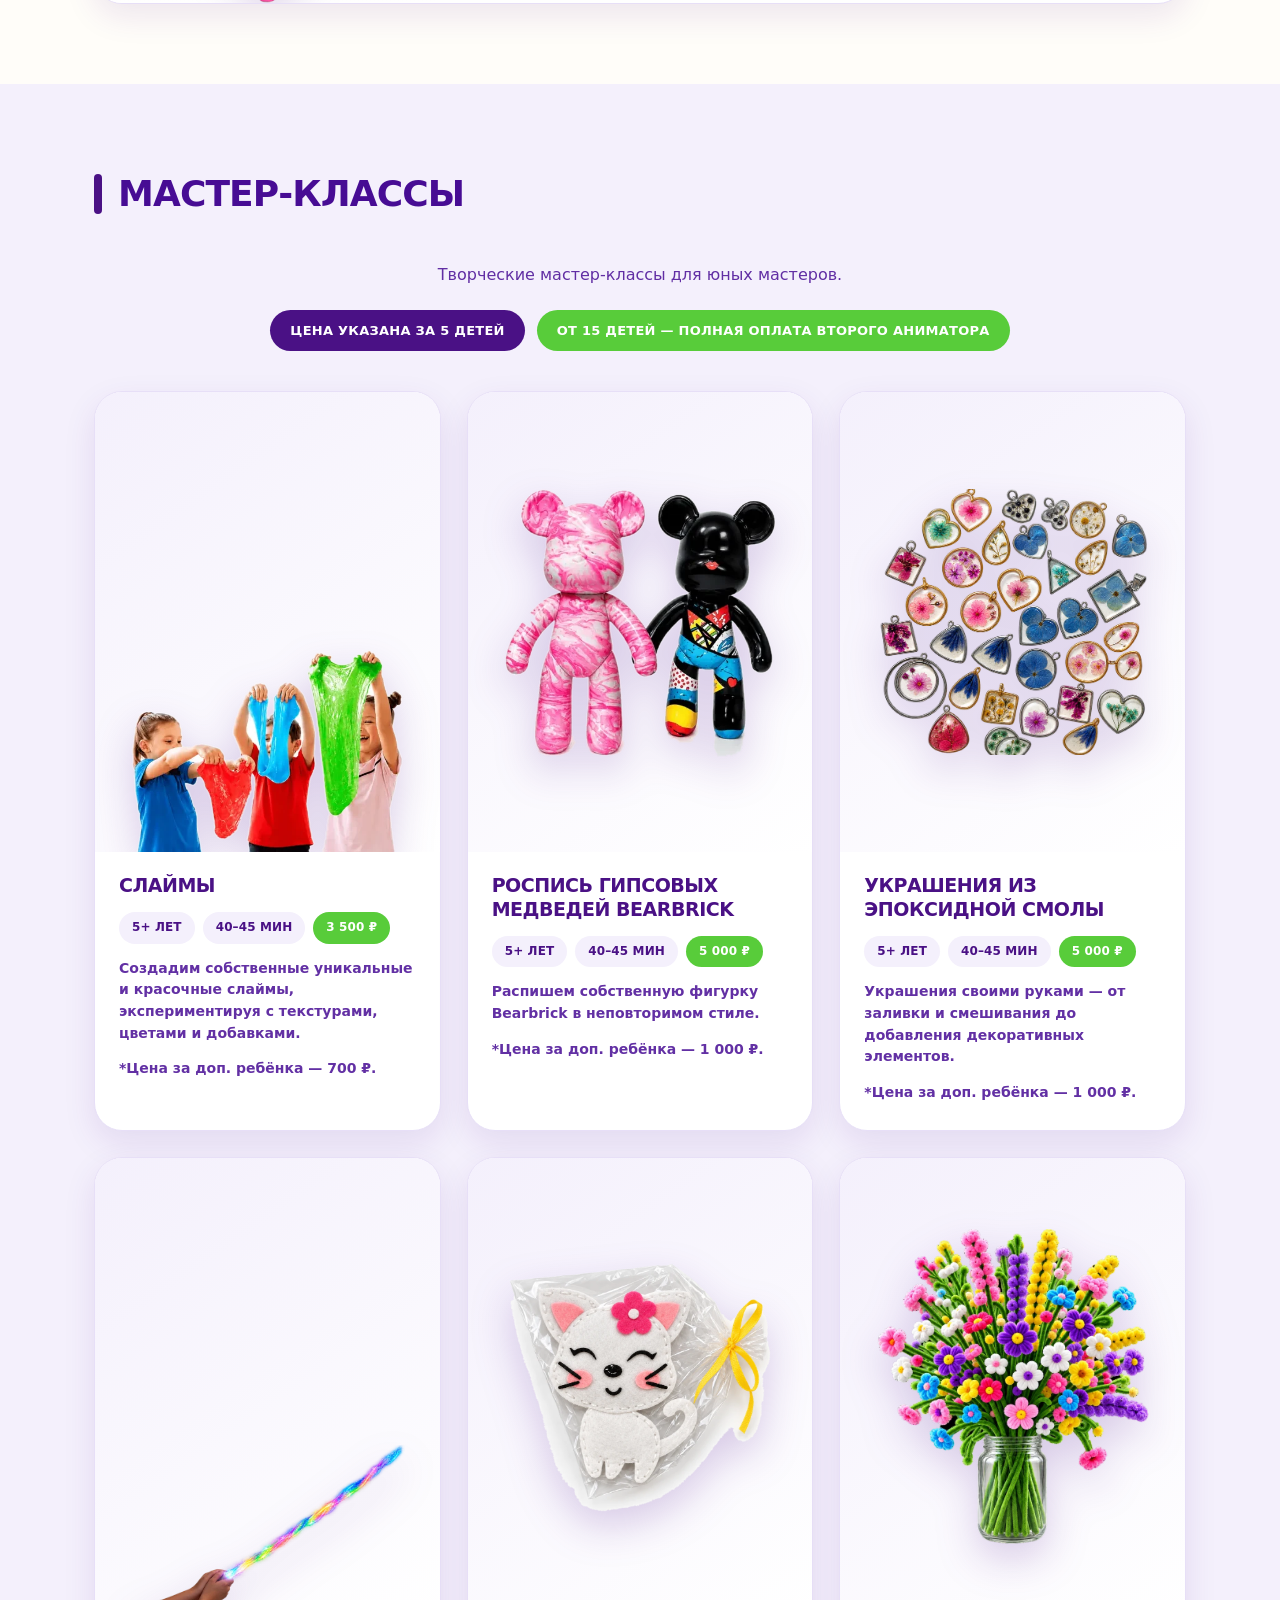
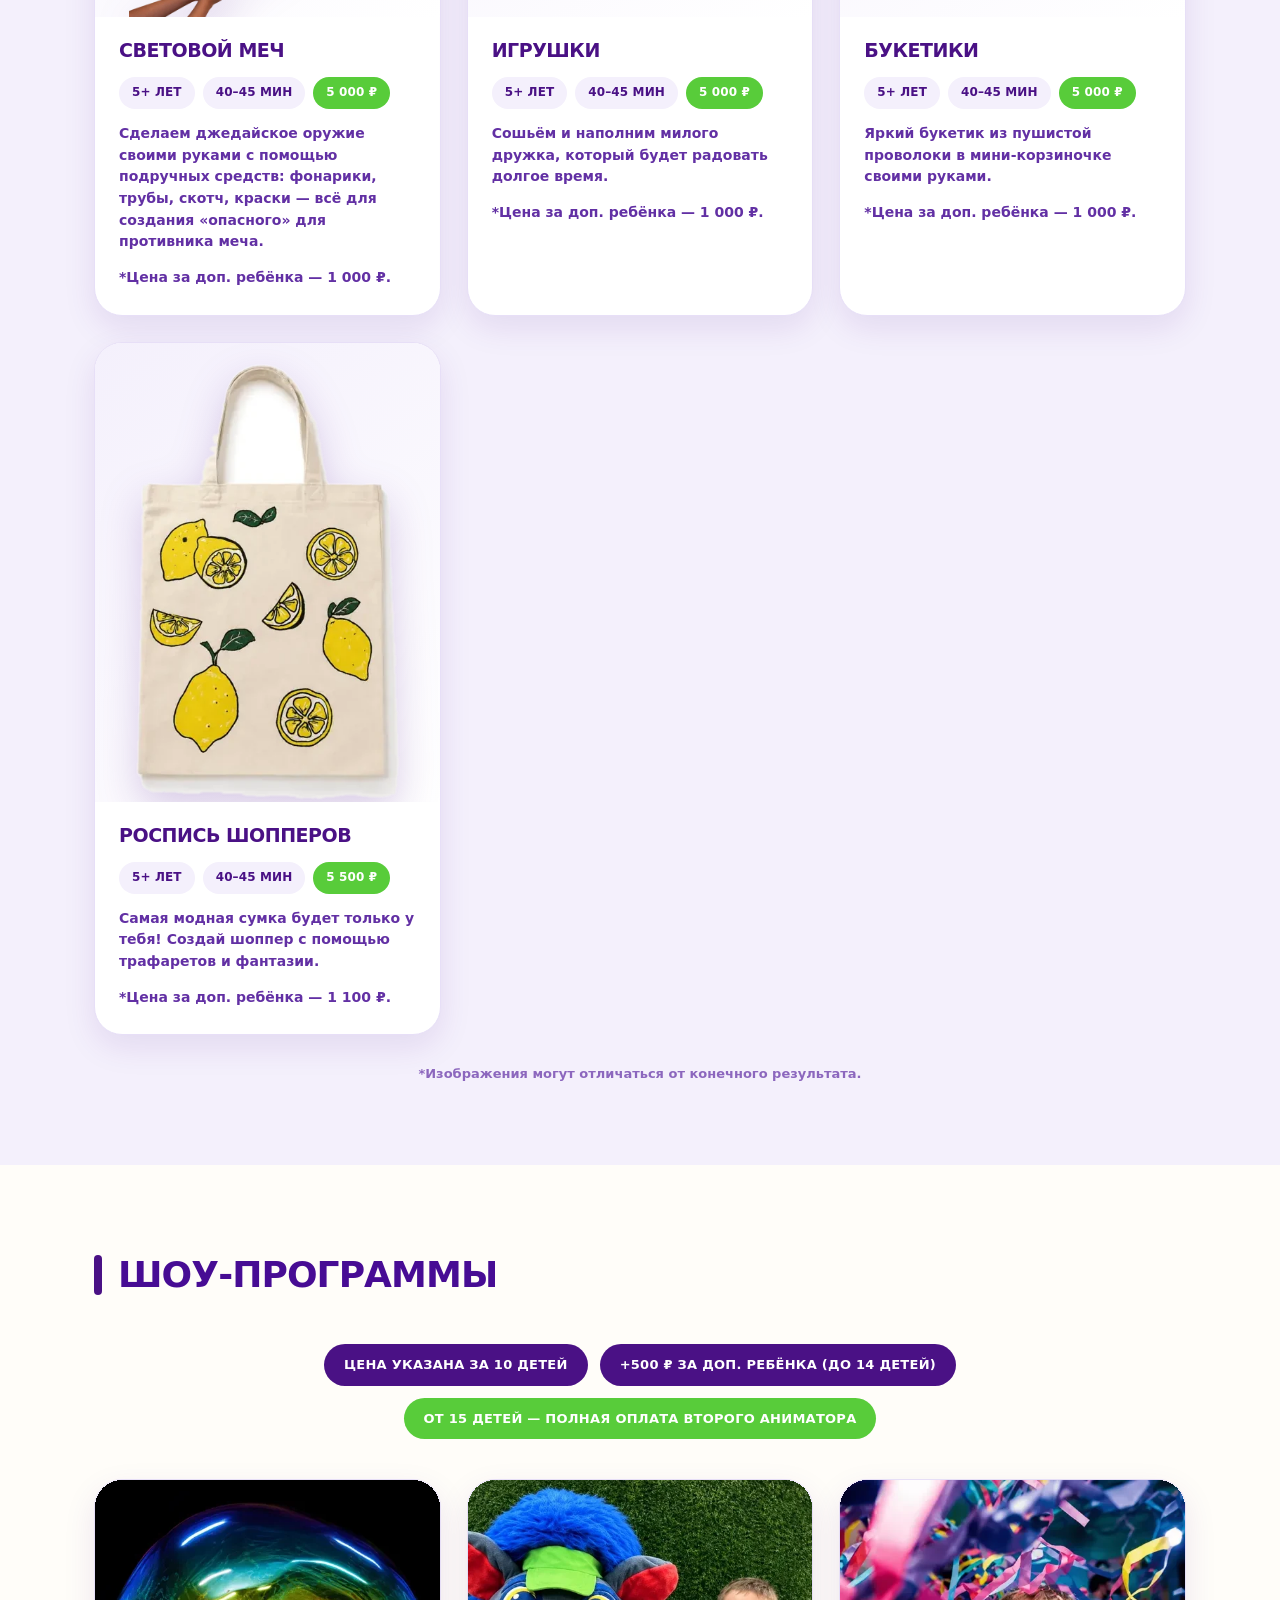
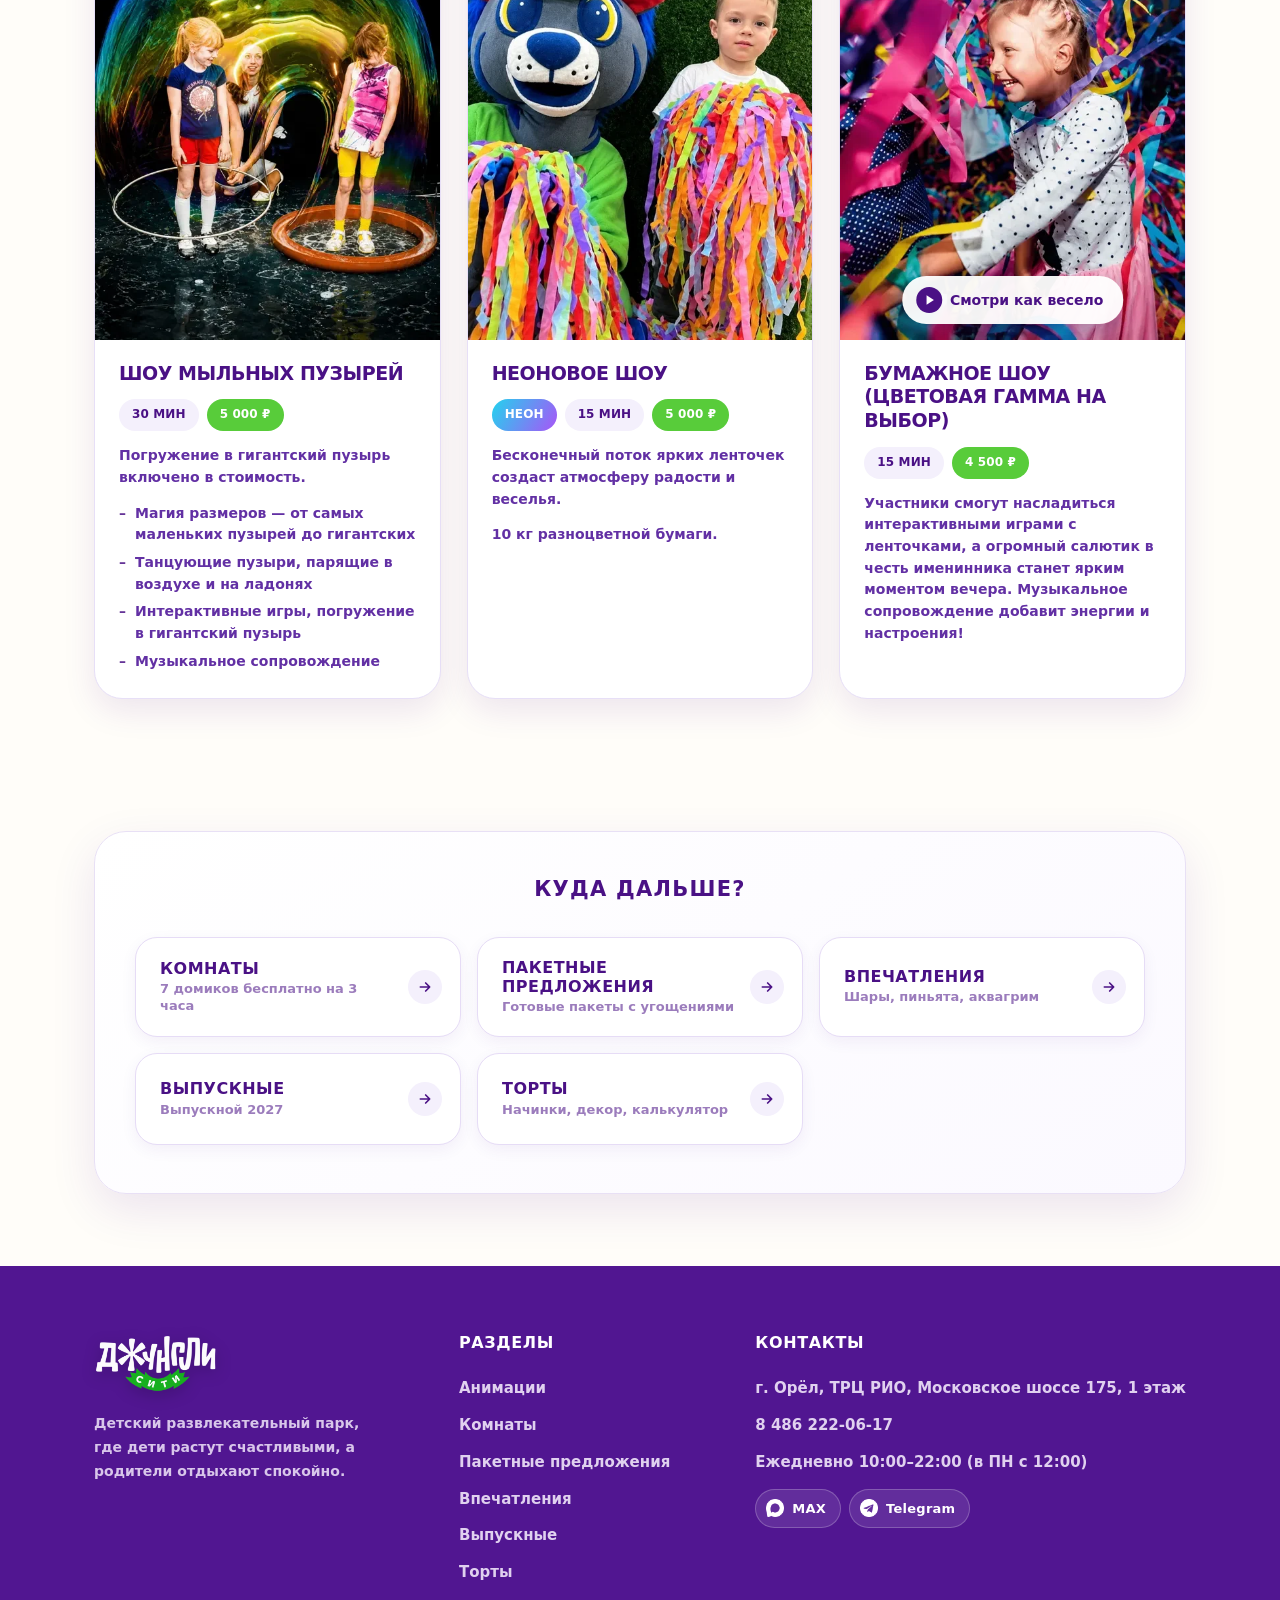
==== commit 9adffa5d: "11" ====
--- a/animations.html
+++ b/animations.html
@@ -734,9 +734,7 @@
       </div>
 
       <div class="program-card">
-        <div class="program-card__photo program-card__photo--vid" data-video-full="videos/fort-boyard.mp4" data-video-title="Тайник старой башни"><img src="images/quests/fort-boyard.webp" alt="Тайник старой башни" loading="lazy">
-          <button class="vplay" type="button" aria-label="Смотри как весело: Тайник старой башни"><svg viewBox="0 0 24 24" fill="currentColor"><path d="M8 5v14l11-7z"/></svg><span>Смотри как весело</span></button>
-        </div>
+        <div class="program-card__photo"><img src="images/quests/fort-boyard.webp" alt="Тайник старой башни" loading="lazy"></div>
         <div class="program-card__body">
           <h3 class="program-card__title">Тайник старой башни</h3>
           <div class="program-card__meta">
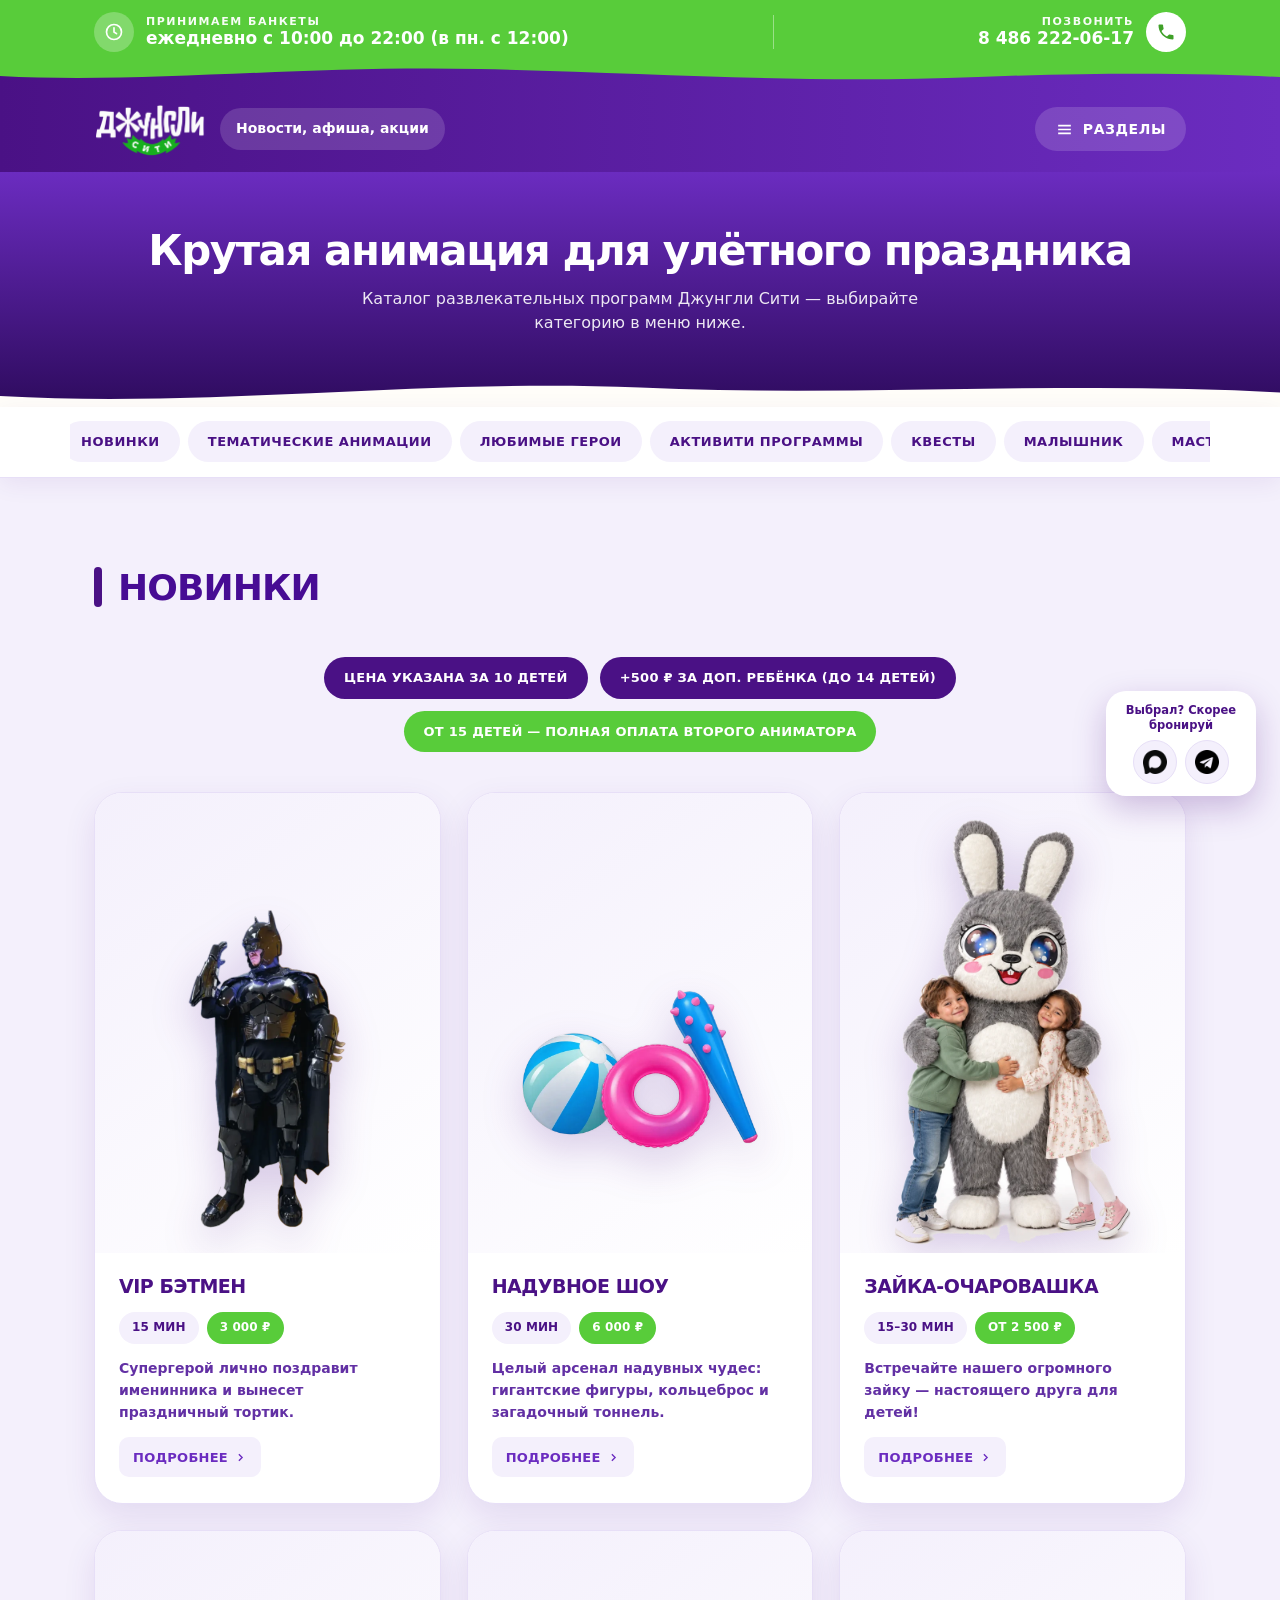
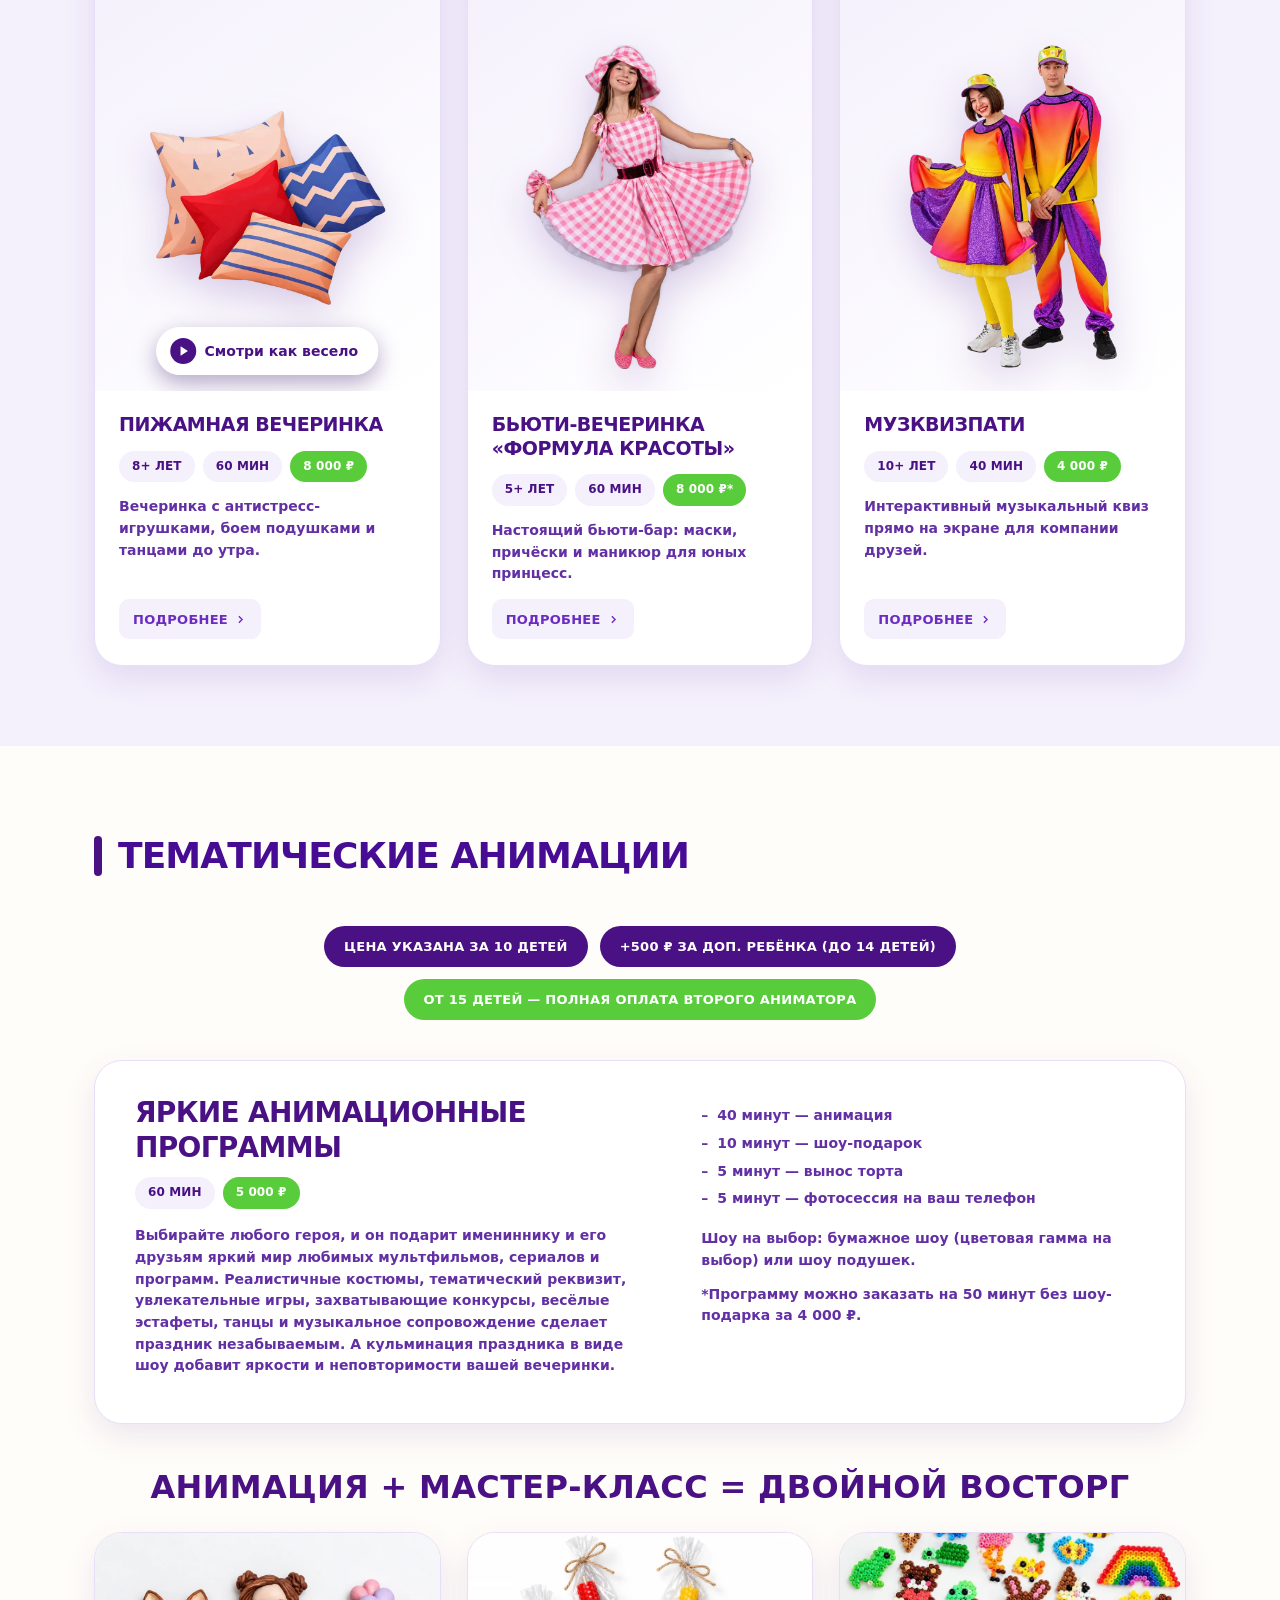
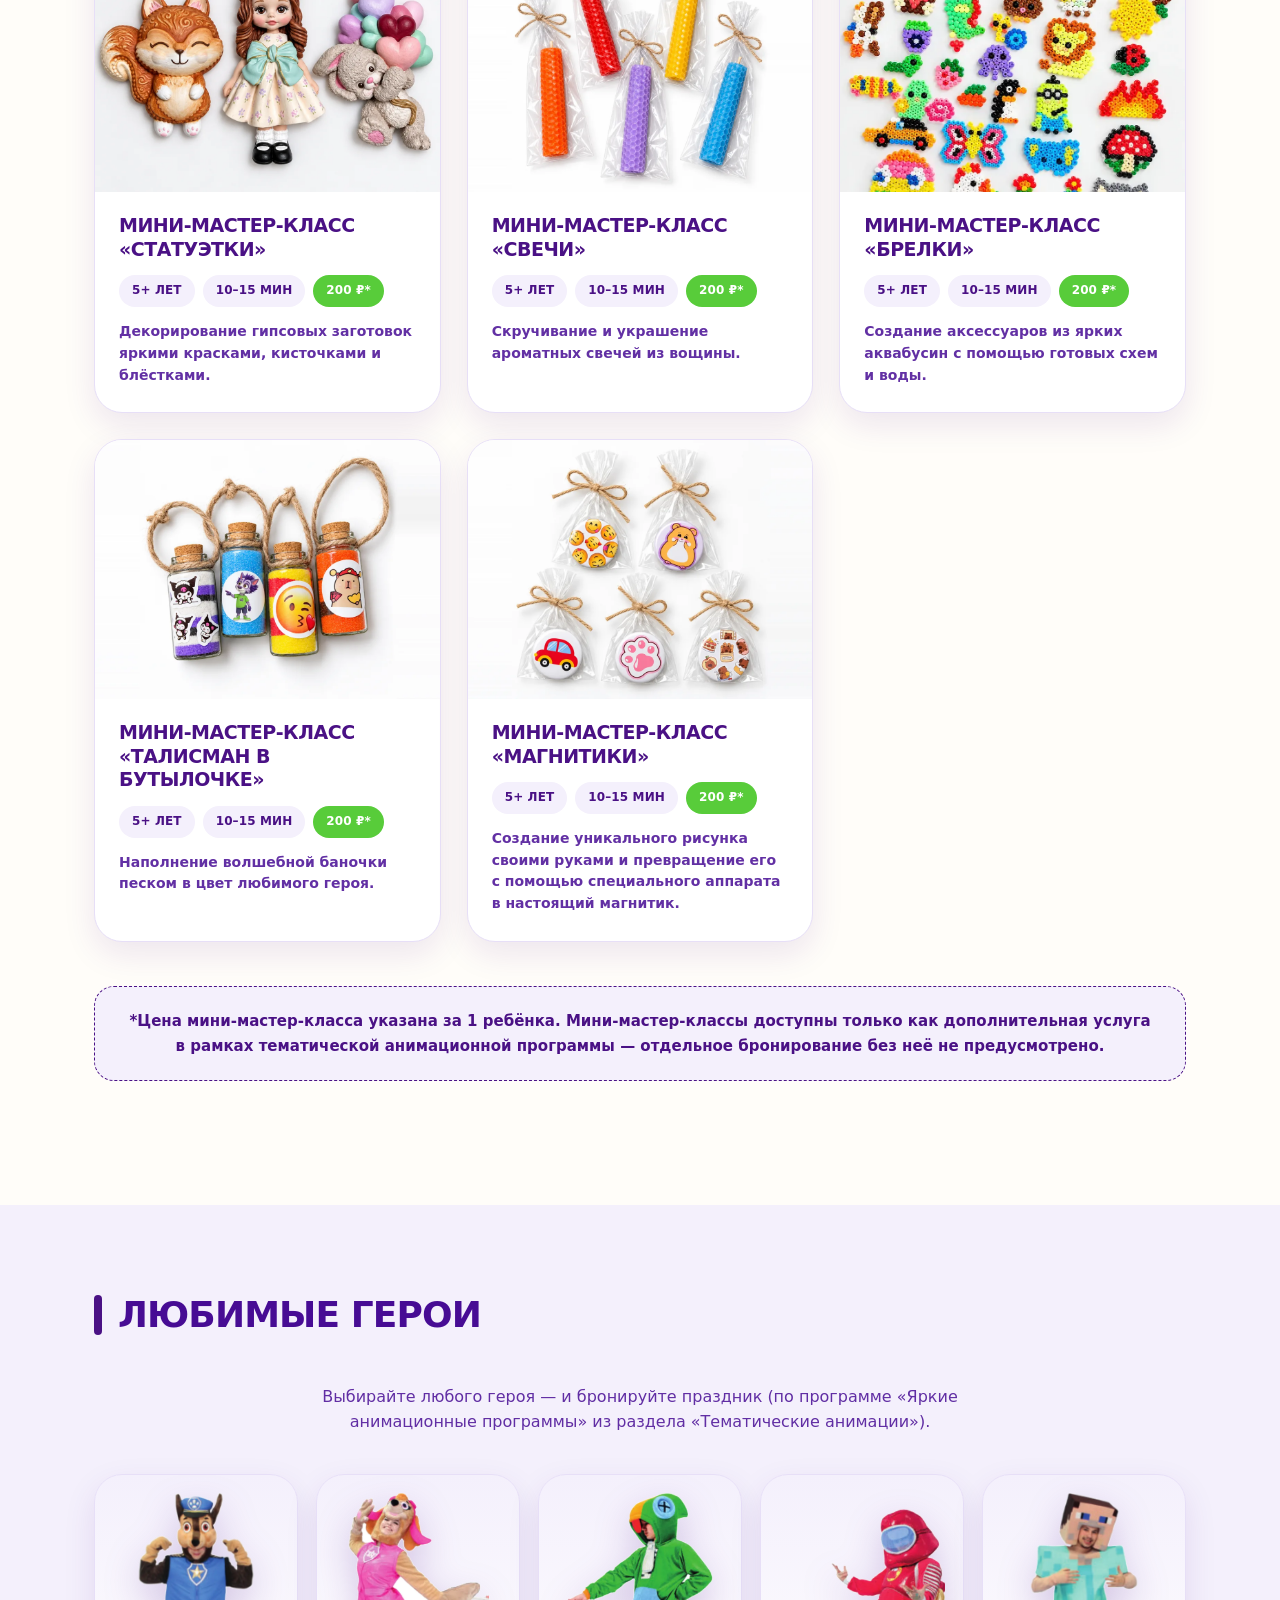
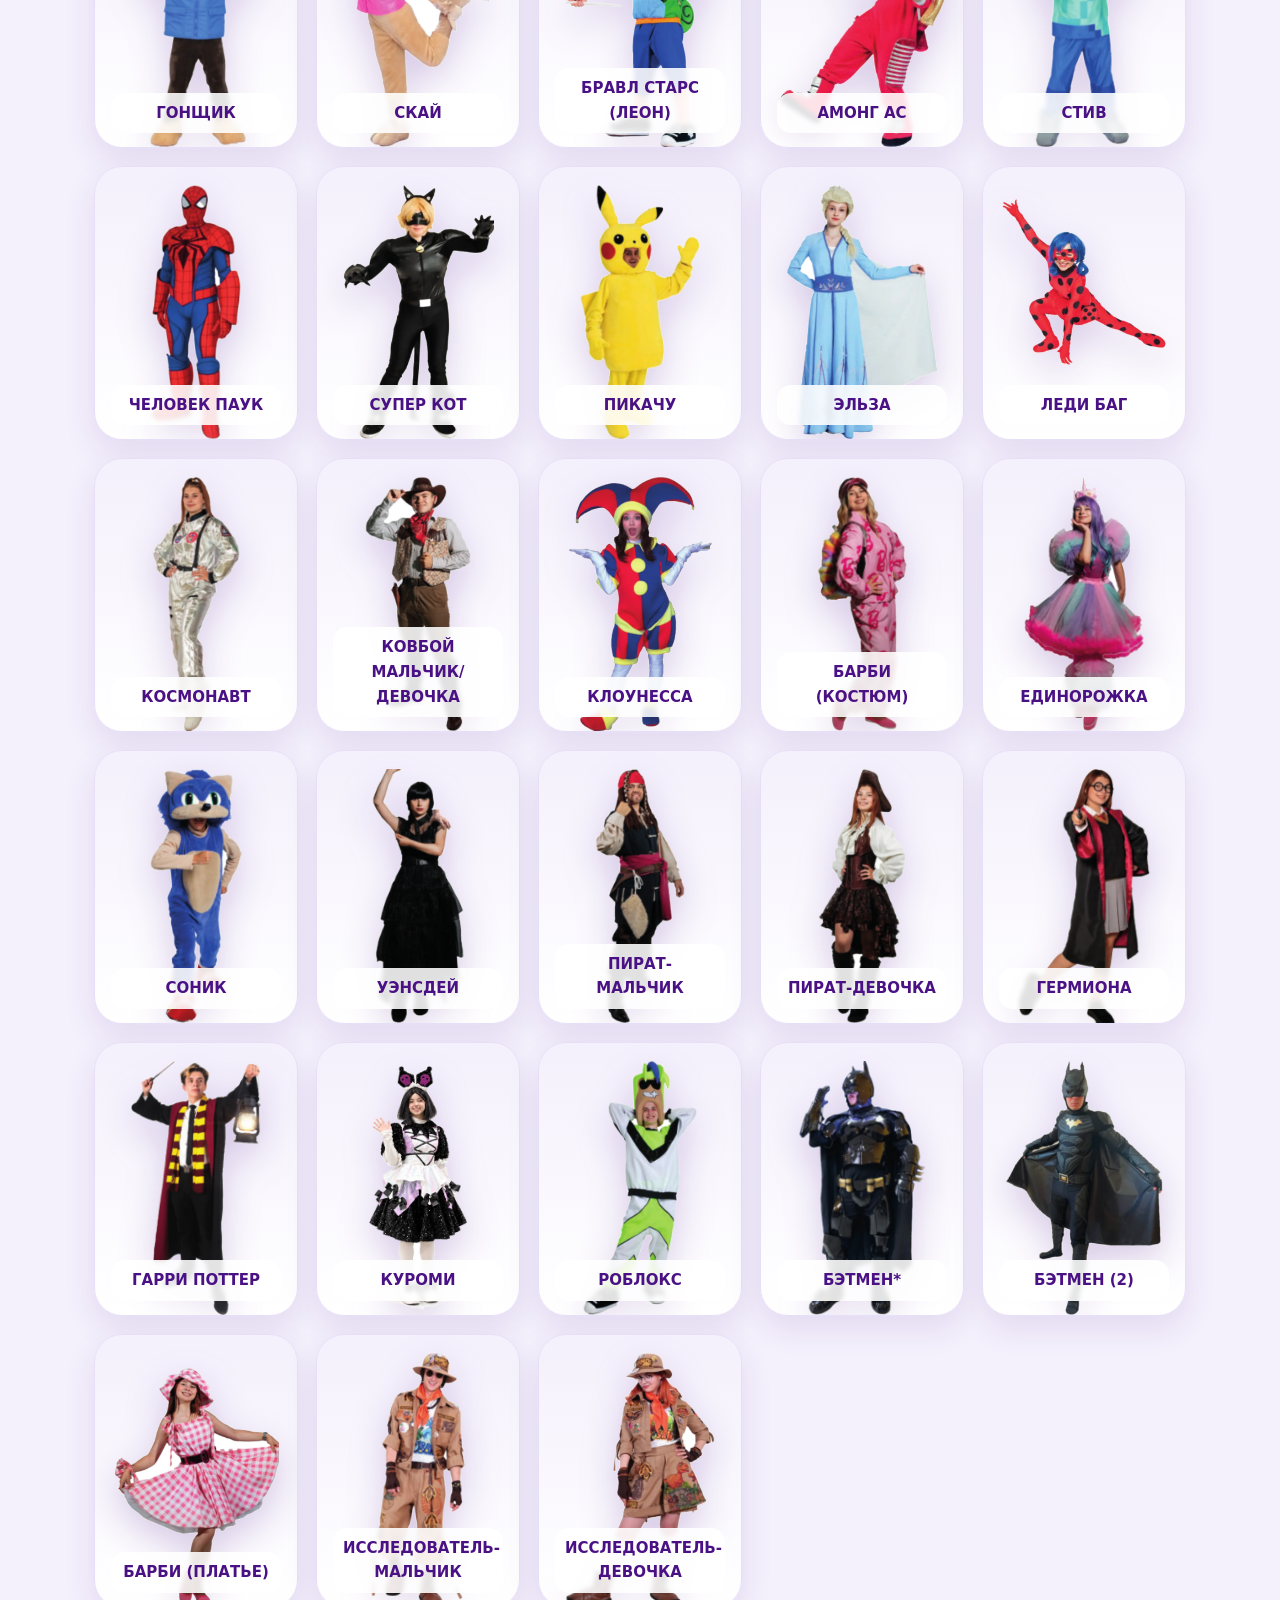
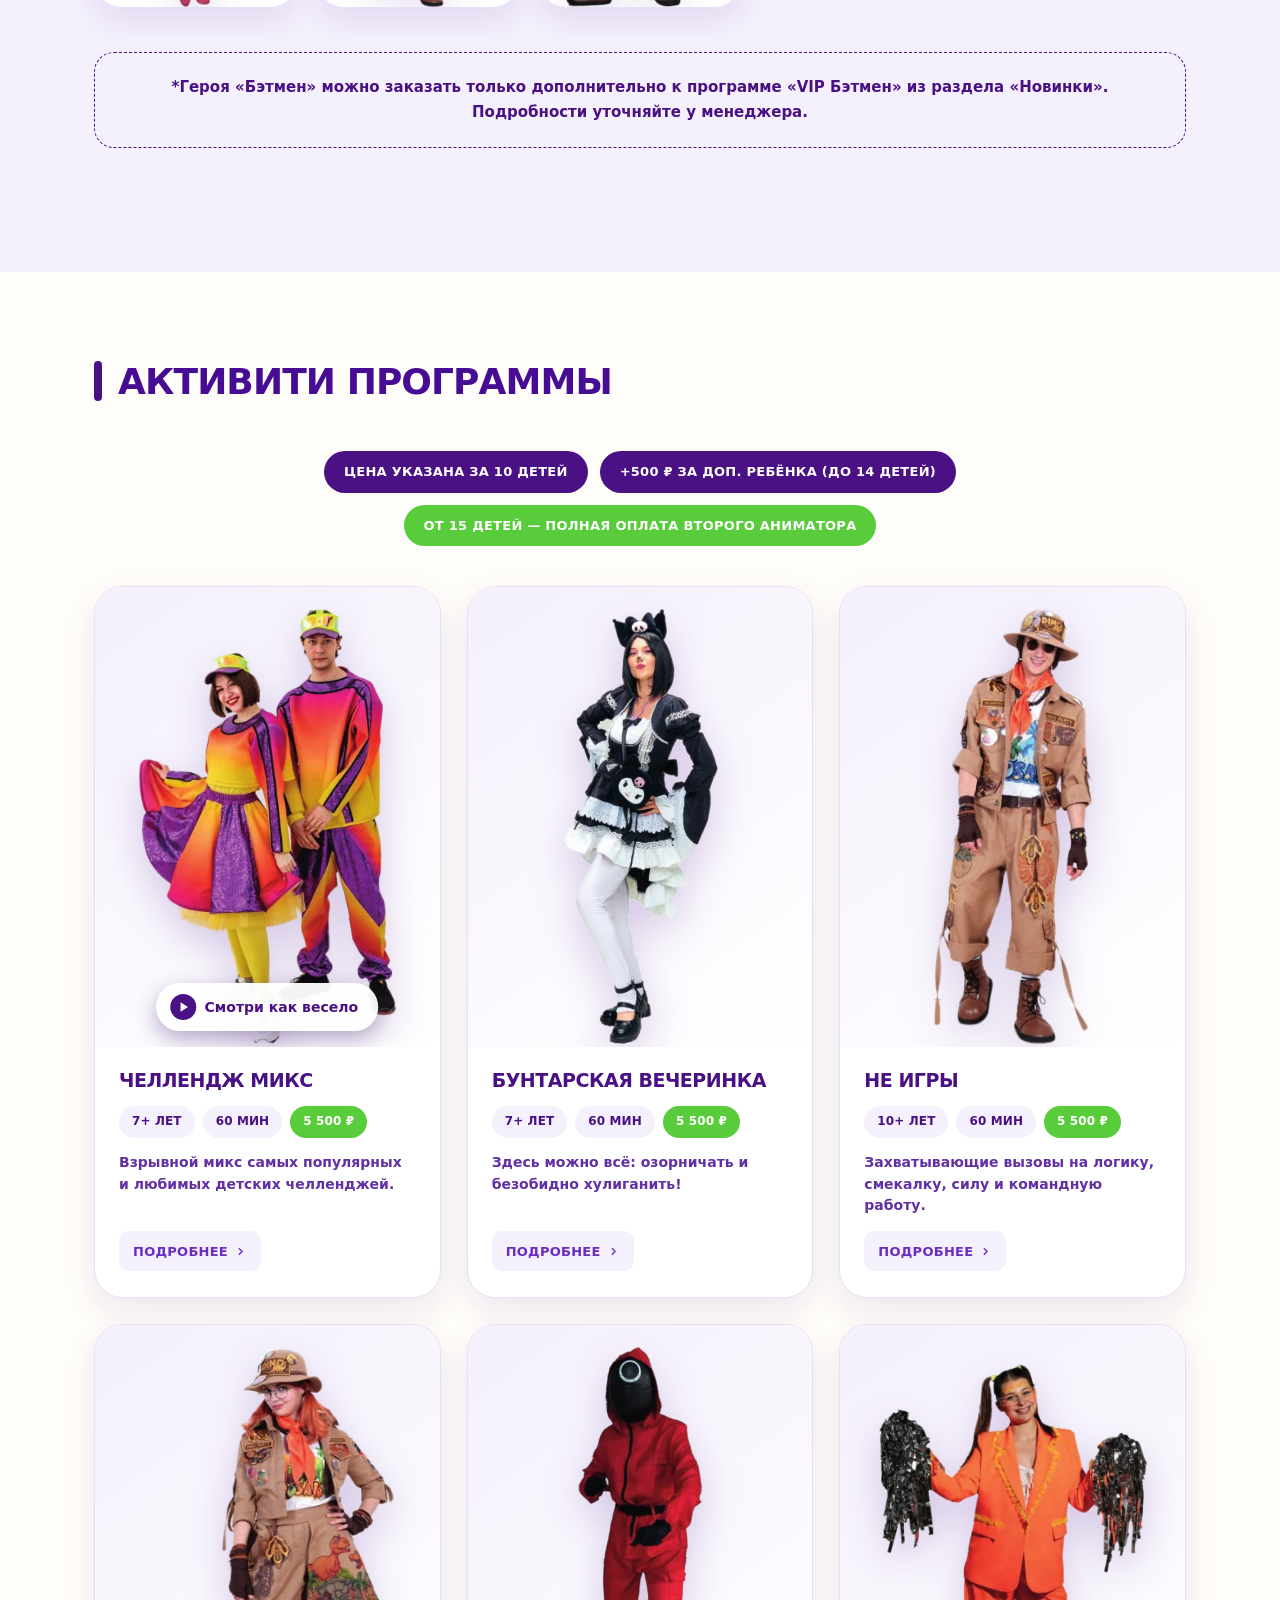
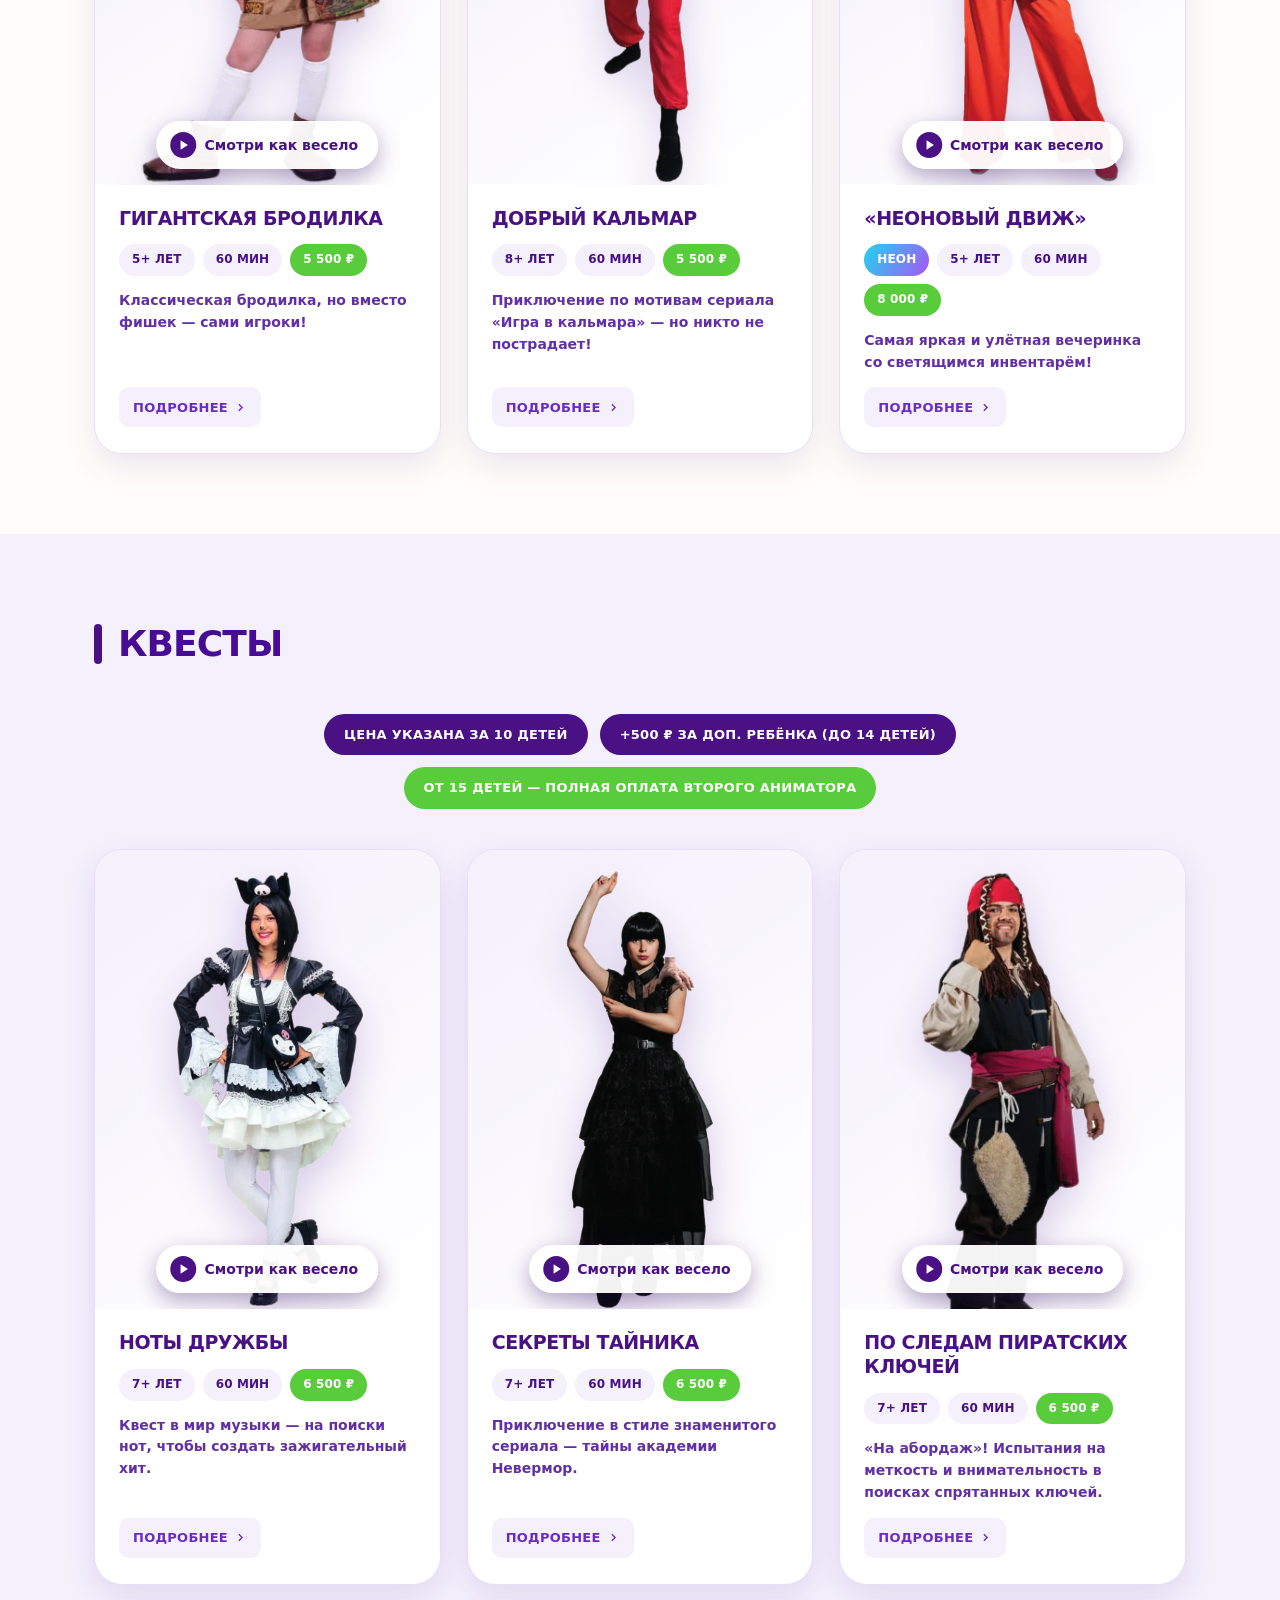
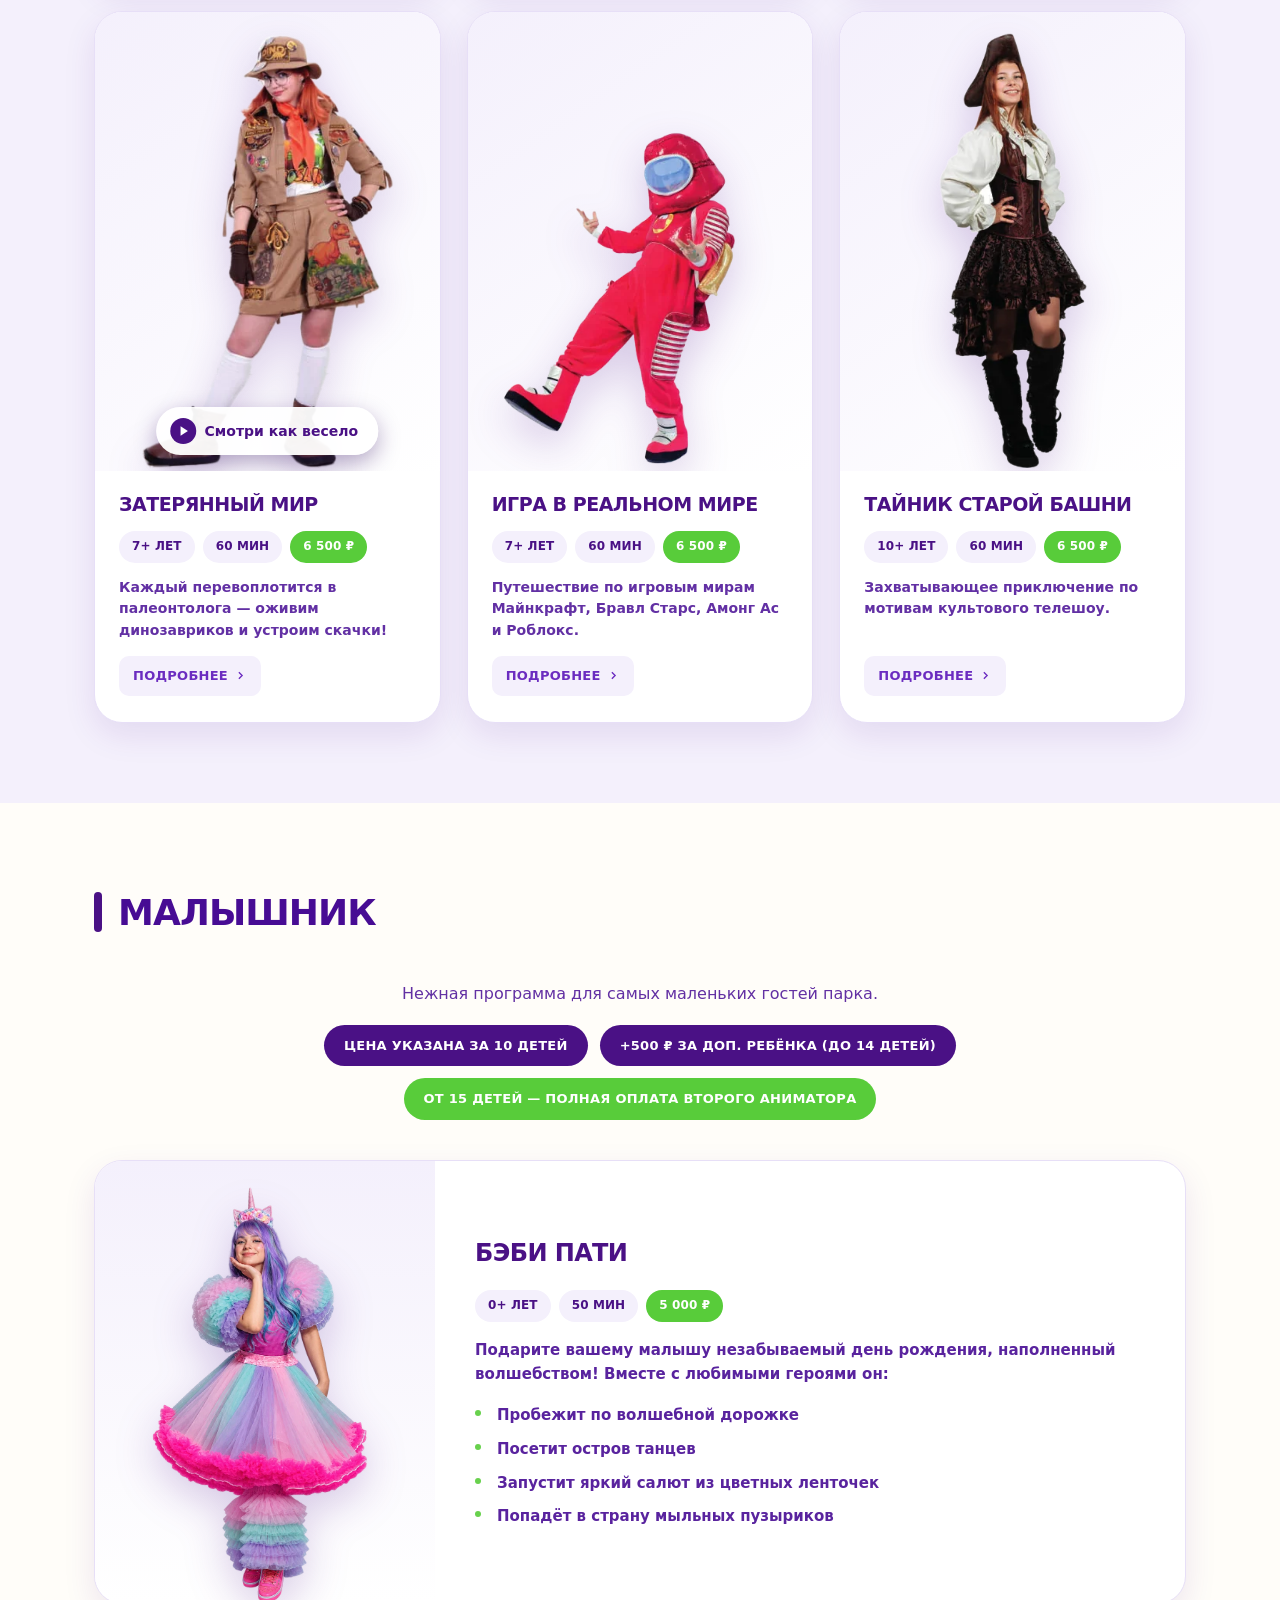
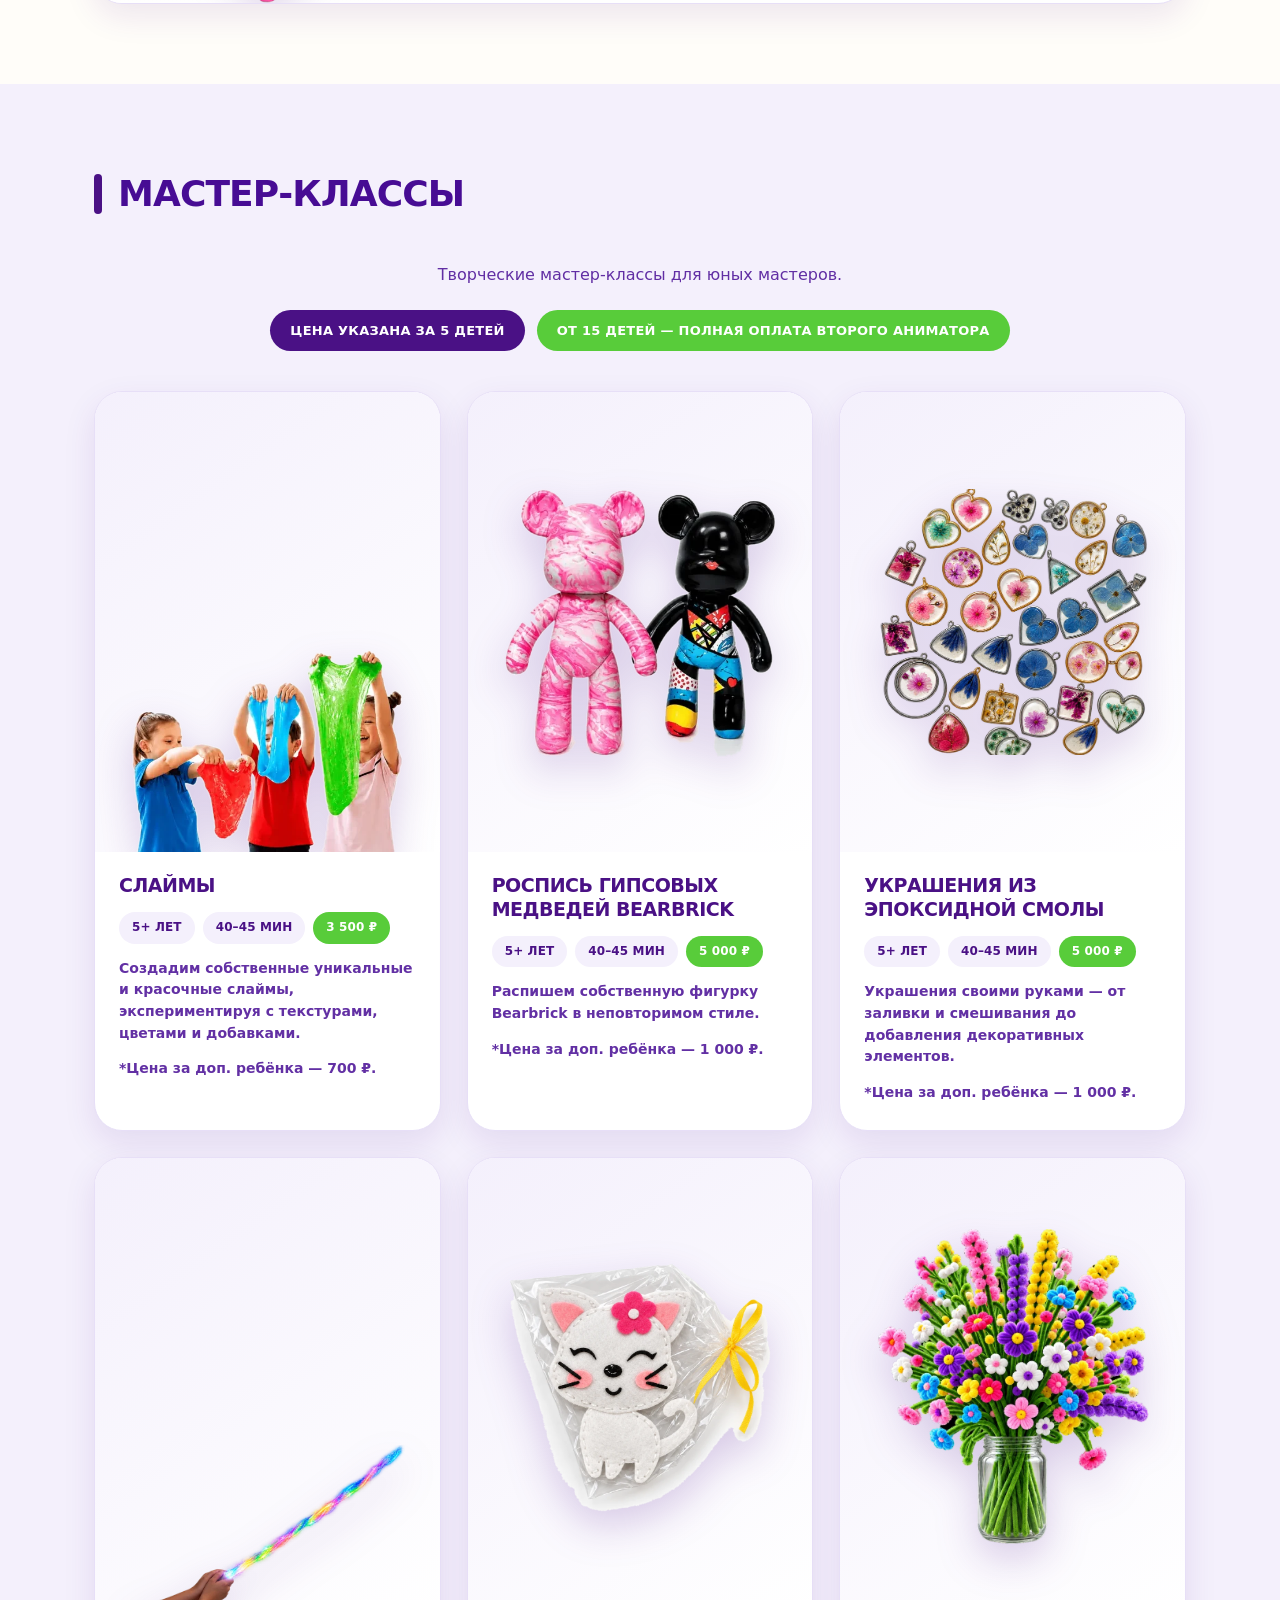
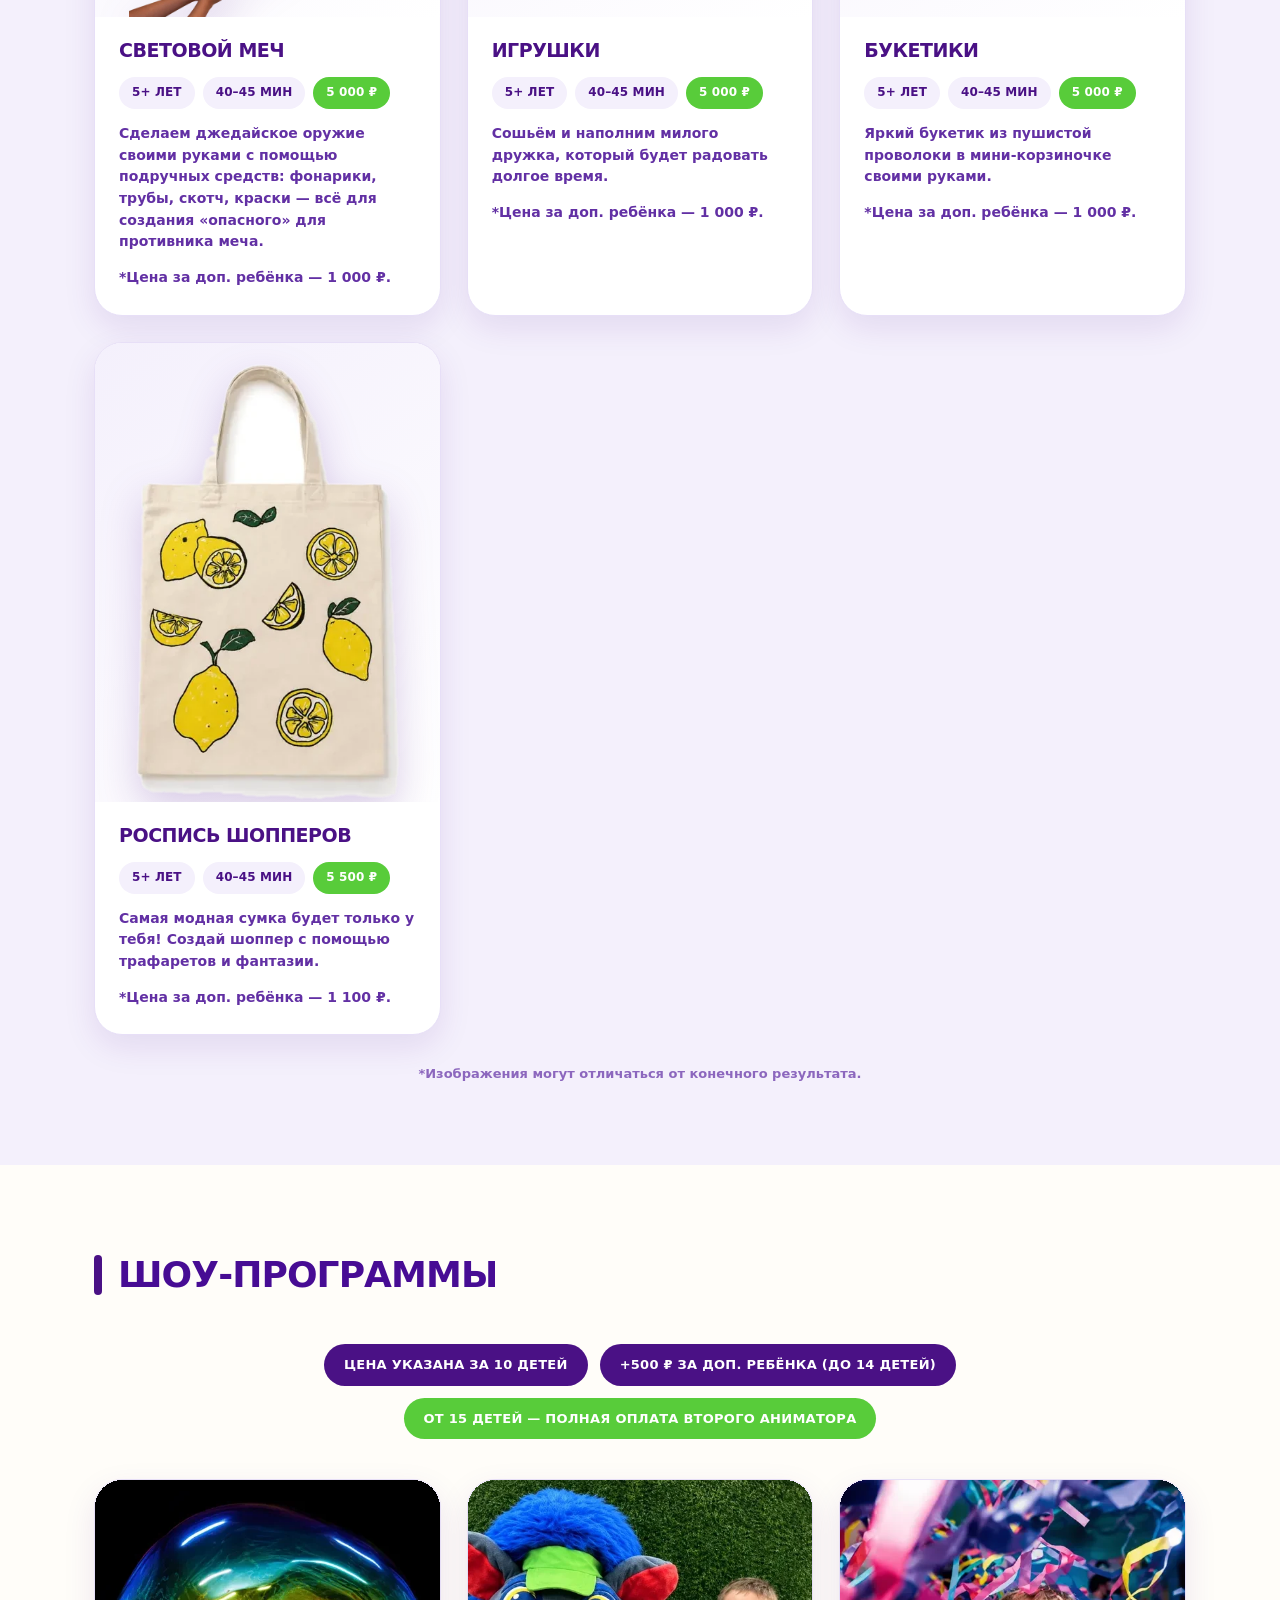
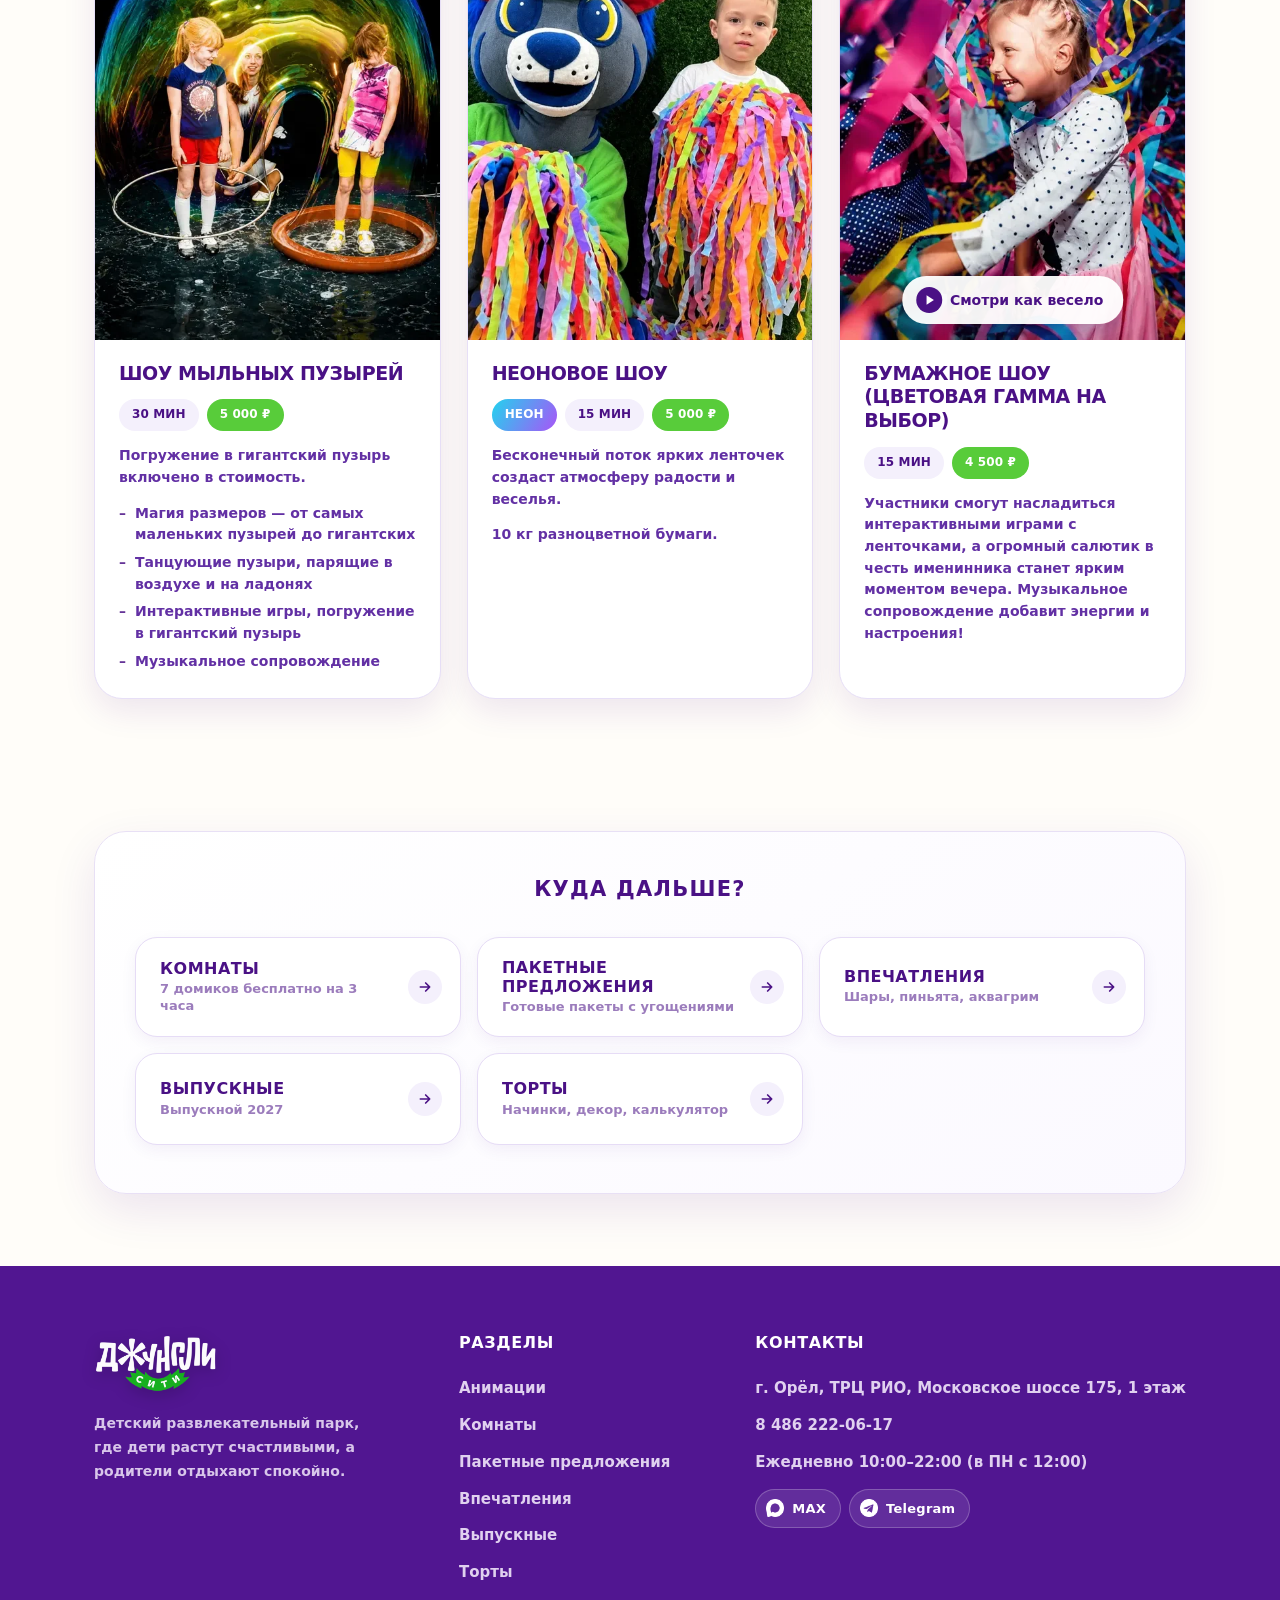
==== commit fcb76731: "admin" ====
--- a/animations.html
+++ b/animations.html
@@ -1,6 +1,5 @@
 <!DOCTYPE html>
-<html lang="ru">
-<head>
+<html lang="ru"><head>
 <meta charset="UTF-8">
 <meta name="viewport" content="width=device-width, initial-scale=1.0">
 <meta name="description" content="Дни рождения под ключ: комнаты для праздника, анимации и шоу, впечатления, торты и ресторан. ТРЦ «РИО», Московское шоссе, 175.">
@@ -19,7 +18,7 @@
 <link rel="icon" type="image/png" sizes="32x32" href="images/favicon-32.png">
 <link rel="icon" type="image/png" sizes="16x16" href="images/favicon-16.png">
 <link rel="apple-touch-icon" href="images/apple-touch-icon.png">
-<link rel="stylesheet" href="styles.css">
+<link rel="stylesheet" href="styles.css?v=20261106">
 </head>
 <body>
 
@@ -28,7 +27,7 @@
     <div class="container top-bar__inner">
       <div class="top-item">
         <span class="top-icon top-icon--green">
-          <svg viewBox="0 0 24 24" fill="none" stroke="currentColor" stroke-width="2" stroke-linecap="round"><circle cx="12" cy="12" r="9"/><path d="M12 7v5l3 2"/></svg>
+          <svg viewBox="0 0 24 24" fill="none" stroke="currentColor" stroke-width="2" stroke-linecap="round"><circle cx="12" cy="12" r="9"></circle><path d="M12 7v5l3 2"></path></svg>
         </span>
         <span class="top-text">
           <small>Принимаем банкеты</small>
@@ -42,13 +41,13 @@
           <strong>8 486 222-06-17</strong>
         </span>
         <span class="top-icon top-icon--white">
-          <svg viewBox="0 0 24 24" fill="currentColor"><path d="M6.6 10.8c1.4 2.8 3.8 5.1 6.6 6.6l2.2-2.2c.3-.3.7-.4 1-.2 1.1.4 2.3.6 3.6.6.6 0 1 .4 1 1V20c0 .6-.4 1-1 1C10.6 21 3 13.4 3 4c0-.6.4-1 1-1h3.5c.6 0 1 .4 1 1 0 1.2.2 2.4.6 3.6.1.3 0 .7-.2 1l-2.3 2.2z"/></svg>
+          <svg viewBox="0 0 24 24" fill="currentColor"><path d="M6.6 10.8c1.4 2.8 3.8 5.1 6.6 6.6l2.2-2.2c.3-.3.7-.4 1-.2 1.1.4 2.3.6 3.6.6.6 0 1 .4 1 1V20c0 .6-.4 1-1 1C10.6 21 3 13.4 3 4c0-.6.4-1 1-1h3.5c.6 0 1 .4 1 1 0 1.2.2 2.4.6 3.6.1.3 0 .7-.2 1l-2.3 2.2z"></path></svg>
         </span>
       </a>
     </div>
     <svg class="top-wave" viewBox="0 0 1440 52" preserveAspectRatio="none" aria-hidden="true">
-      <defs><linearGradient id="gh" x1="0" y1="0" x2="1" y2="0"><stop offset="0" stop-color="#4a1185"/><stop offset="1" stop-color="#6b2cc0"/></linearGradient></defs>
-      <path fill="url(#gh)" d="M0,30 C160,46 340,8 540,16 C740,24 900,46 1100,32 C1260,21 1370,26 1440,32 L1440,52 L0,52 Z"/>
+      <defs><linearGradient id="gh" x1="0" y1="0" x2="1" y2="0"><stop offset="0" stop-color="#4a1185"></stop><stop offset="1" stop-color="#6b2cc0"></stop></linearGradient></defs>
+      <path fill="url(#gh)" d="M0,30 C160,46 340,8 540,16 C740,24 900,46 1100,32 C1260,21 1370,26 1440,32 L1440,52 L0,52 Z"></path>
     </svg>
   </div>
 </header>
@@ -62,7 +61,7 @@
       <nav class="nav" id="nav" aria-label="Разделы сайта">
         <div class="nav-panel__head">
           <span class="nav-panel__title">Разделы</span>
-          <button class="nav-close" type="button" id="navClose" aria-label="Закрыть меню"><svg viewBox="0 0 24 24" fill="none" stroke="currentColor" stroke-width="2.5" stroke-linecap="round"><path d="M6 6l12 12M18 6 6 18"/></svg></button>
+          <button class="nav-close" type="button" id="navClose" aria-label="Закрыть меню"><svg viewBox="0 0 24 24" fill="none" stroke="currentColor" stroke-width="2.5" stroke-linecap="round"><path d="M6 6l12 12M18 6 6 18"></path></svg></button>
         </div>
         <div class="nav-item"><a class="nav-btn" href="komnaty.html"><span class="nav-txt"><span class="nav-t">Комнаты</span><span class="nav-s">7 домиков бесплатно на 3 часа</span></span></a></div>
         <div class="nav-item">
@@ -82,6 +81,7 @@
         <div class="nav-item"><a class="nav-btn" href="vpechatleniya.html"><span class="nav-txt"><span class="nav-t">Впечатления</span><span class="nav-s">Шары, пиньята, аквагрим</span></span></a></div>
         <div class="nav-item"><a class="nav-btn" href="vypusknoy.html"><span class="nav-txt"><span class="nav-t">Выпускные</span><span class="nav-s">Выпускной 2027</span></span></a></div>
         <div class="nav-item"><a class="nav-btn" href="torty.html"><span class="nav-txt"><span class="nav-t">Торты</span><span class="nav-s">Начинки, декор, калькулятор</span></span></a></div>
+        <div class="nav-item" data-hide=""><a class="nav-btn" href="menu.html"><span class="nav-txt"><span class="nav-t">Ресторан</span><span class="nav-s">Пицца, паста, детское меню</span></span></a></div>
         <div class="nav-panel__foot">
           <a class="nav-foot__phone" href="tel:84862220617"><small>Бронирование</small>8 486 222-06-17</a>
           <div class="nav-foot__msg">
@@ -90,7 +90,7 @@
           </div>
         </div>
       </nav>
-      <button class="burger" id="burger" type="button" aria-label="Открыть разделы" aria-controls="nav" aria-expanded="false"><svg viewBox="0 0 24 24" fill="none" stroke="currentColor" stroke-width="2.2"><path d="M4 7h16M4 12h16M4 17h16"/></svg>Разделы</button>
+      <button class="burger" id="burger" type="button" aria-label="Открыть разделы" aria-controls="nav" aria-expanded="false"><svg viewBox="0 0 24 24" fill="none" stroke="currentColor" stroke-width="2.2"><path d="M4 7h16M4 12h16M4 17h16"></path></svg>Разделы</button>
     </div>
 </div>
 
@@ -100,7 +100,7 @@
     <p>Каталог развлекательных программ Джунгли Сити — выбирайте категорию в меню ниже.</p>
   </div>
   <svg class="page-hero-wave" viewBox="0 0 1440 60" preserveAspectRatio="none" aria-hidden="true">
-    <path fill="#FFFDF9" d="M0,40 C240,60 480,10 720,26 C960,42 1200,14 1440,34 L1440,60 L0,60 Z"/>
+    <path fill="#FFFDF9" d="M0,40 C240,60 480,10 720,26 C960,42 1200,14 1440,34 L1440,60 L0,60 Z"></path>
   </svg>
 </section>
 
@@ -120,7 +120,7 @@
 <div class="lightbox" id="roomLightbox">
   <div class="lightbox__inner">
     <button class="lightbox__close" type="button" id="roomLightboxClose" aria-label="Закрыть">
-      <svg viewBox="0 0 24 24" fill="none" stroke="currentColor" stroke-width="2.5"><path d="M6 6l12 12M18 6L6 18"/></svg>
+      <svg viewBox="0 0 24 24" fill="none" stroke="currentColor" stroke-width="2.5"><path d="M6 6l12 12M18 6L6 18"></path></svg>
     </button>
     <img id="roomLightboxImg" alt="">
     <div class="lightbox__name" id="roomLightboxName"></div>
@@ -153,9 +153,9 @@
           <div class="program-card__full">
             <p>Супер-Бэтмен — образ любимого героя, от которого дети и родители приходят в восторг. Он придёт на ваш праздник, чтобы лично поздравить именинника и вынести ему праздничный тортик. Легендарный Бэтмен создаст неповторимую атмосферу приключений и супергеройского драйва!</p>
           </div>
-          <button class="program-card__toggle" type="button" data-toggle-card aria-expanded="false">
-            <span>Подробнее</span>
-            <svg viewBox="0 0 24 24" fill="none" stroke="currentColor" stroke-width="2.5"><path d="M6 9l6 6 6-6"/></svg>
+          <button class="program-card__toggle" type="button" data-toggle-card="" aria-expanded="false">
+            <span>Подробнее</span>
+            <svg viewBox="0 0 24 24" fill="none" stroke="currentColor" stroke-width="2.5"><path d="M6 9l6 6 6-6"></path></svg>
           </button>
         </div>
       </div>
@@ -179,9 +179,9 @@
             </ul>
             <p>Надувное шоу — это калейдоскоп ярких эмоций и гигантского веселья!</p>
           </div>
-          <button class="program-card__toggle" type="button" data-toggle-card aria-expanded="false">
-            <span>Подробнее</span>
-            <svg viewBox="0 0 24 24" fill="none" stroke="currentColor" stroke-width="2.5"><path d="M6 9l6 6 6-6"/></svg>
+          <button class="program-card__toggle" type="button" data-toggle-card="" aria-expanded="false">
+            <span>Подробнее</span>
+            <svg viewBox="0 0 24 24" fill="none" stroke="currentColor" stroke-width="2.5"><path d="M6 9l6 6 6-6"></path></svg>
           </button>
         </div>
       </div>
@@ -199,16 +199,16 @@
             <p>Встречайте нашего огромного зайку — настоящего друга для детей! Этот добрый зайка готов поздравить вашего ребёнка с праздником, станцевать весёлый танец и подарить незабываемые эмоции. Он с радостью даст пять и позирует на фото, чтобы сохранить яркие моменты. Подарите вашему малышу волшебство вместе с нашим зайкой!</p>
             <p><strong>15 минут</strong> — 2 500 ₽<br><strong>30 минут</strong> — 4 000 ₽</p>
           </div>
-          <button class="program-card__toggle" type="button" data-toggle-card aria-expanded="false">
-            <span>Подробнее</span>
-            <svg viewBox="0 0 24 24" fill="none" stroke="currentColor" stroke-width="2.5"><path d="M6 9l6 6 6-6"/></svg>
+          <button class="program-card__toggle" type="button" data-toggle-card="" aria-expanded="false">
+            <span>Подробнее</span>
+            <svg viewBox="0 0 24 24" fill="none" stroke="currentColor" stroke-width="2.5"><path d="M6 9l6 6 6-6"></path></svg>
           </button>
         </div>
       </div>
 
       <div class="program-card">
         <div class="program-card__photo program-card__photo--vid" data-video-full="videos/pizhamnaya-vecherinka.mp4" data-video-title="Пижамная вечеринка"><img src="images/new/pizhamnaya-vecherinka.webp" alt="Пижамная вечеринка" loading="lazy">
-          <button class="vplay" type="button" aria-label="Смотри как весело: Пижамная вечеринка"><svg viewBox="0 0 24 24" fill="currentColor"><path d="M8 5v14l11-7z"/></svg><span>Смотри как весело</span></button>
+          <button class="vplay" type="button" aria-label="Смотри как весело: Пижамная вечеринка"><svg viewBox="0 0 24 24" fill="currentColor"><path d="M8 5v14l11-7z"></path></svg><span>Смотри как весело</span></button>
         </div>
         <div class="program-card__body">
           <h3 class="program-card__title">Пижамная вечеринка</h3>
@@ -227,9 +227,9 @@
             </ul>
             <p>Приготовьтесь смеяться до упаду и чувствовать себя настоящими героями мягких сражений!</p>
           </div>
-          <button class="program-card__toggle" type="button" data-toggle-card aria-expanded="false">
-            <span>Подробнее</span>
-            <svg viewBox="0 0 24 24" fill="none" stroke="currentColor" stroke-width="2.5"><path d="M6 9l6 6 6-6"/></svg>
+          <button class="program-card__toggle" type="button" data-toggle-card="" aria-expanded="false">
+            <span>Подробнее</span>
+            <svg viewBox="0 0 24 24" fill="none" stroke="currentColor" stroke-width="2.5"><path d="M6 9l6 6 6-6"></path></svg>
           </button>
         </div>
       </div>
@@ -249,9 +249,9 @@
             <p>В программе используется детская косметика, при этом возможны аллергические реакции.</p>
             <p>*Цена указана до 5 детей, свыше 5 — дополнительный аниматор.</p>
           </div>
-          <button class="program-card__toggle" type="button" data-toggle-card aria-expanded="false">
-            <span>Подробнее</span>
-            <svg viewBox="0 0 24 24" fill="none" stroke="currentColor" stroke-width="2.5"><path d="M6 9l6 6 6-6"/></svg>
+          <button class="program-card__toggle" type="button" data-toggle-card="" aria-expanded="false">
+            <span>Подробнее</span>
+            <svg viewBox="0 0 24 24" fill="none" stroke="currentColor" stroke-width="2.5"><path d="M6 9l6 6 6-6"></path></svg>
           </button>
         </div>
       </div>
@@ -269,9 +269,9 @@
           <div class="program-card__full">
             <p>«МузКвизПати» — интерактивный музыкальный квиз прямо на экране! В программе: драйвовые раунды, которые заставят детей смеяться, петь и угадывать хиты современной музыки в разном формате. Весёлое соревнование для компаний друзей и меломанов!</p>
           </div>
-          <button class="program-card__toggle" type="button" data-toggle-card aria-expanded="false">
-            <span>Подробнее</span>
-            <svg viewBox="0 0 24 24" fill="none" stroke="currentColor" stroke-width="2.5"><path d="M6 9l6 6 6-6"/></svg>
+          <button class="program-card__toggle" type="button" data-toggle-card="" aria-expanded="false">
+            <span>Подробнее</span>
+            <svg viewBox="0 0 24 24" fill="none" stroke="currentColor" stroke-width="2.5"><path d="M6 9l6 6 6-6"></path></svg>
           </button>
         </div>
       </div>
@@ -453,7 +453,7 @@
 
       <div class="program-card">
         <div class="program-card__photo program-card__photo--vid" data-video-full="videos/chellendzh-miks.mp4" data-video-title="Челлендж микс"><img src="images/activities/chellendzh-miks.webp" alt="Челлендж микс" loading="lazy">
-          <button class="vplay" type="button" aria-label="Смотри как весело: Челлендж микс"><svg viewBox="0 0 24 24" fill="currentColor"><path d="M8 5v14l11-7z"/></svg><span>Смотри как весело</span></button>
+          <button class="vplay" type="button" aria-label="Смотри как весело: Челлендж микс"><svg viewBox="0 0 24 24" fill="currentColor"><path d="M8 5v14l11-7z"></path></svg><span>Смотри как весело</span></button>
         </div>
         <div class="program-card__body">
           <h3 class="program-card__title">Челлендж микс</h3>
@@ -472,9 +472,9 @@
               <li>Море смеха и позитива</li>
             </ul>
           </div>
-          <button class="program-card__toggle" type="button" data-toggle-card aria-expanded="false">
-            <span>Подробнее</span>
-            <svg viewBox="0 0 24 24" fill="none" stroke="currentColor" stroke-width="2.5"><path d="M6 9l6 6 6-6"/></svg>
+          <button class="program-card__toggle" type="button" data-toggle-card="" aria-expanded="false">
+            <span>Подробнее</span>
+            <svg viewBox="0 0 24 24" fill="none" stroke="currentColor" stroke-width="2.5"><path d="M6 9l6 6 6-6"></path></svg>
           </button>
         </div>
       </div>
@@ -497,9 +497,9 @@
               <li>Проведём челлендж баттл с настоящими хулиганскими заданиями</li>
             </ul>
           </div>
-          <button class="program-card__toggle" type="button" data-toggle-card aria-expanded="false">
-            <span>Подробнее</span>
-            <svg viewBox="0 0 24 24" fill="none" stroke="currentColor" stroke-width="2.5"><path d="M6 9l6 6 6-6"/></svg>
+          <button class="program-card__toggle" type="button" data-toggle-card="" aria-expanded="false">
+            <span>Подробнее</span>
+            <svg viewBox="0 0 24 24" fill="none" stroke="currentColor" stroke-width="2.5"><path d="M6 9l6 6 6-6"></path></svg>
           </button>
         </div>
       </div>
@@ -517,16 +517,16 @@
           <div class="program-card__full">
             <p>Устроим захватывающие вызовы, которые требуют логики, смекалки, силы и командной работы. На празднике каждый ребёнок почувствует себя взрослым и поиграет в игры с карандашами, стаканчиками, шариками и макаронами.</p>
           </div>
-          <button class="program-card__toggle" type="button" data-toggle-card aria-expanded="false">
-            <span>Подробнее</span>
-            <svg viewBox="0 0 24 24" fill="none" stroke="currentColor" stroke-width="2.5"><path d="M6 9l6 6 6-6"/></svg>
+          <button class="program-card__toggle" type="button" data-toggle-card="" aria-expanded="false">
+            <span>Подробнее</span>
+            <svg viewBox="0 0 24 24" fill="none" stroke="currentColor" stroke-width="2.5"><path d="M6 9l6 6 6-6"></path></svg>
           </button>
         </div>
       </div>
 
       <div class="program-card">
         <div class="program-card__photo program-card__photo--vid" data-video-full="videos/gigantskaya-brodilka.mp4" data-video-title="Гигантская бродилка"><img src="images/activities/gigantskaya-brodilka.webp" alt="Гигантская бродилка" loading="lazy">
-          <button class="vplay" type="button" aria-label="Смотри как весело: Гигантская бродилка"><svg viewBox="0 0 24 24" fill="currentColor"><path d="M8 5v14l11-7z"/></svg><span>Смотри как весело</span></button>
+          <button class="vplay" type="button" aria-label="Смотри как весело: Гигантская бродилка"><svg viewBox="0 0 24 24" fill="currentColor"><path d="M8 5v14l11-7z"></path></svg><span>Смотри как весело</span></button>
         </div>
         <div class="program-card__body">
           <h3 class="program-card__title">Гигантская бродилка</h3>
@@ -545,9 +545,9 @@
               <li>Спортивные состязания</li>
             </ul>
           </div>
-          <button class="program-card__toggle" type="button" data-toggle-card aria-expanded="false">
-            <span>Подробнее</span>
-            <svg viewBox="0 0 24 24" fill="none" stroke="currentColor" stroke-width="2.5"><path d="M6 9l6 6 6-6"/></svg>
+          <button class="program-card__toggle" type="button" data-toggle-card="" aria-expanded="false">
+            <span>Подробнее</span>
+            <svg viewBox="0 0 24 24" fill="none" stroke="currentColor" stroke-width="2.5"><path d="M6 9l6 6 6-6"></path></svg>
           </button>
         </div>
       </div>
@@ -565,16 +565,16 @@
           <div class="program-card__full">
             <p>Приключение, вдохновлённое популярным сериалом, в котором предстоит пройти через серию испытаний: Такчи, Конги, Джегичаги, Бисокчиги, Сахарные соты. Если вы когда-нибудь слышали такие слова от вашего ребёнка, то программа точно для него. Но можете не переживать, в нашей версии никто не пострадает!</p>
           </div>
-          <button class="program-card__toggle" type="button" data-toggle-card aria-expanded="false">
-            <span>Подробнее</span>
-            <svg viewBox="0 0 24 24" fill="none" stroke="currentColor" stroke-width="2.5"><path d="M6 9l6 6 6-6"/></svg>
+          <button class="program-card__toggle" type="button" data-toggle-card="" aria-expanded="false">
+            <span>Подробнее</span>
+            <svg viewBox="0 0 24 24" fill="none" stroke="currentColor" stroke-width="2.5"><path d="M6 9l6 6 6-6"></path></svg>
           </button>
         </div>
       </div>
 
       <div class="program-card">
         <div class="program-card__photo program-card__photo--vid" data-video-full="videos/neonovyy-dvizh.mp4" data-video-title="Неоновый движ"><img src="images/activities/neonovyy-dvizh.webp" alt="Неоновый движ" loading="lazy">
-          <button class="vplay" type="button" aria-label="Смотри как весело: Неоновый движ"><svg viewBox="0 0 24 24" fill="currentColor"><path d="M8 5v14l11-7z"/></svg><span>Смотри как весело</span></button>
+          <button class="vplay" type="button" aria-label="Смотри как весело: Неоновый движ"><svg viewBox="0 0 24 24" fill="currentColor"><path d="M8 5v14l11-7z"></path></svg><span>Смотри как весело</span></button>
         </div>
         <div class="program-card__body">
           <h3 class="program-card__title">«Неоновый движ»</h3>
@@ -594,9 +594,9 @@
               <li>Запустим самый большой неоновый салютик в честь именинника</li>
             </ul>
           </div>
-          <button class="program-card__toggle" type="button" data-toggle-card aria-expanded="false">
-            <span>Подробнее</span>
-            <svg viewBox="0 0 24 24" fill="none" stroke="currentColor" stroke-width="2.5"><path d="M6 9l6 6 6-6"/></svg>
+          <button class="program-card__toggle" type="button" data-toggle-card="" aria-expanded="false">
+            <span>Подробнее</span>
+            <svg viewBox="0 0 24 24" fill="none" stroke="currentColor" stroke-width="2.5"><path d="M6 9l6 6 6-6"></path></svg>
           </button>
         </div>
       </div>
@@ -621,7 +621,7 @@
 
       <div class="program-card">
         <div class="program-card__photo program-card__photo--vid" data-video-full="videos/noty-druzhby.mp4" data-video-title="Ноты дружбы"><img src="images/quests/noty-druzhby.webp" alt="Ноты дружбы" loading="lazy">
-          <button class="vplay" type="button" aria-label="Смотри как весело: Ноты дружбы"><svg viewBox="0 0 24 24" fill="currentColor"><path d="M8 5v14l11-7z"/></svg><span>Смотри как весело</span></button>
+          <button class="vplay" type="button" aria-label="Смотри как весело: Ноты дружбы"><svg viewBox="0 0 24 24" fill="currentColor"><path d="M8 5v14l11-7z"></path></svg><span>Смотри как весело</span></button>
         </div>
         <div class="program-card__body">
           <h3 class="program-card__title">Ноты дружбы</h3>
@@ -634,16 +634,16 @@
           <div class="program-card__full">
             <p>Квест приглашает в мир музыки и веселья, где предстоит отправиться на поиски нот, чтобы создать зажигательный хит! Вспомним суперспособности Куроми и её друзей, узнаем, кто самый быстрый и ловкий, а в конце объединим все ноты и устроим незабываемый концерт!</p>
           </div>
-          <button class="program-card__toggle" type="button" data-toggle-card aria-expanded="false">
-            <span>Подробнее</span>
-            <svg viewBox="0 0 24 24" fill="none" stroke="currentColor" stroke-width="2.5"><path d="M6 9l6 6 6-6"/></svg>
+          <button class="program-card__toggle" type="button" data-toggle-card="" aria-expanded="false">
+            <span>Подробнее</span>
+            <svg viewBox="0 0 24 24" fill="none" stroke="currentColor" stroke-width="2.5"><path d="M6 9l6 6 6-6"></path></svg>
           </button>
         </div>
       </div>
 
       <div class="program-card">
         <div class="program-card__photo program-card__photo--vid" data-video-full="videos/sekrety-taynika.mp4" data-video-title="Секреты тайника"><img src="images/quests/sekrety-taynika.webp" alt="Секреты тайника" loading="lazy">
-          <button class="vplay" type="button" aria-label="Смотри как весело: Секреты тайника"><svg viewBox="0 0 24 24" fill="currentColor"><path d="M8 5v14l11-7z"/></svg><span>Смотри как весело</span></button>
+          <button class="vplay" type="button" aria-label="Смотри как весело: Секреты тайника"><svg viewBox="0 0 24 24" fill="currentColor"><path d="M8 5v14l11-7z"></path></svg><span>Смотри как весело</span></button>
         </div>
         <div class="program-card__body">
           <h3 class="program-card__title">Секреты тайника</h3>
@@ -656,16 +656,16 @@
           <div class="program-card__full">
             <p>Жутко интересная и загадочная программа! Приключение в стиле знаменитого сериала, где предстоит разгадать тайны академии Невермор, столкнуться с необычными испытаниями и найти спрятанные свечи, чтобы открыть тайник! Вместе с Уэнсдей участники будут разгадывать загадочные головоломки, пролезать через паутину, бороться с пауками, а также узнают секреты искусства превращений.</p>
           </div>
-          <button class="program-card__toggle" type="button" data-toggle-card aria-expanded="false">
-            <span>Подробнее</span>
-            <svg viewBox="0 0 24 24" fill="none" stroke="currentColor" stroke-width="2.5"><path d="M6 9l6 6 6-6"/></svg>
+          <button class="program-card__toggle" type="button" data-toggle-card="" aria-expanded="false">
+            <span>Подробнее</span>
+            <svg viewBox="0 0 24 24" fill="none" stroke="currentColor" stroke-width="2.5"><path d="M6 9l6 6 6-6"></path></svg>
           </button>
         </div>
       </div>
 
       <div class="program-card">
         <div class="program-card__photo program-card__photo--vid" data-video-full="videos/piratskie-klyuchi.mp4" data-video-title="По следам пиратских ключей"><img src="images/quests/piratskie-klyuchi.webp" alt="По следам пиратских ключей" loading="lazy">
-          <button class="vplay" type="button" aria-label="Смотри как весело: По следам пиратских ключей"><svg viewBox="0 0 24 24" fill="currentColor"><path d="M8 5v14l11-7z"/></svg><span>Смотри как весело</span></button>
+          <button class="vplay" type="button" aria-label="Смотри как весело: По следам пиратских ключей"><svg viewBox="0 0 24 24" fill="currentColor"><path d="M8 5v14l11-7z"></path></svg><span>Смотри как весело</span></button>
         </div>
         <div class="program-card__body">
           <h3 class="program-card__title">По следам пиратских ключей</h3>
@@ -678,16 +678,16 @@
           <div class="program-card__full">
             <p>«На абордаж»! Наши храбрые и опытные пираты проведут сквозь бурные моря испытаний в поисках спрятанных ключей. Участникам предстоит стать настоящей командой: пройти испытания на меткость, внимательность и интеллект, чтобы в конце открыть сундук с несметными сокровищами.</p>
           </div>
-          <button class="program-card__toggle" type="button" data-toggle-card aria-expanded="false">
-            <span>Подробнее</span>
-            <svg viewBox="0 0 24 24" fill="none" stroke="currentColor" stroke-width="2.5"><path d="M6 9l6 6 6-6"/></svg>
+          <button class="program-card__toggle" type="button" data-toggle-card="" aria-expanded="false">
+            <span>Подробнее</span>
+            <svg viewBox="0 0 24 24" fill="none" stroke="currentColor" stroke-width="2.5"><path d="M6 9l6 6 6-6"></path></svg>
           </button>
         </div>
       </div>
 
       <div class="program-card">
         <div class="program-card__photo program-card__photo--vid" data-video-full="videos/zateryannyy-mir.mp4" data-video-title="Затерянный мир"><img src="images/quests/zateryannyy-mir.webp" alt="Затерянный мир" loading="lazy">
-          <button class="vplay" type="button" aria-label="Смотри как весело: Затерянный мир"><svg viewBox="0 0 24 24" fill="currentColor"><path d="M8 5v14l11-7z"/></svg><span>Смотри как весело</span></button>
+          <button class="vplay" type="button" aria-label="Смотри как весело: Затерянный мир"><svg viewBox="0 0 24 24" fill="currentColor"><path d="M8 5v14l11-7z"></path></svg><span>Смотри как весело</span></button>
         </div>
         <div class="program-card__body">
           <h3 class="program-card__title">Затерянный мир</h3>
@@ -706,9 +706,9 @@
               <li>Обязательно сделать фото на память</li>
             </ul>
           </div>
-          <button class="program-card__toggle" type="button" data-toggle-card aria-expanded="false">
-            <span>Подробнее</span>
-            <svg viewBox="0 0 24 24" fill="none" stroke="currentColor" stroke-width="2.5"><path d="M6 9l6 6 6-6"/></svg>
+          <button class="program-card__toggle" type="button" data-toggle-card="" aria-expanded="false">
+            <span>Подробнее</span>
+            <svg viewBox="0 0 24 24" fill="none" stroke="currentColor" stroke-width="2.5"><path d="M6 9l6 6 6-6"></path></svg>
           </button>
         </div>
       </div>
@@ -726,9 +726,9 @@
           <div class="program-card__full">
             <p>Это путешествие по самым популярным игровым мирам! Квест объединяет вселенные Майнкрафт, Бравл Старс, Амонг Ас и Роблокс. Тут встретится всё: от головоломок до поиска предателя. В финале всех ждёт захватывающая битва с главным злодеем, где потребуются все навыки и знания, полученные во время квеста.</p>
           </div>
-          <button class="program-card__toggle" type="button" data-toggle-card aria-expanded="false">
-            <span>Подробнее</span>
-            <svg viewBox="0 0 24 24" fill="none" stroke="currentColor" stroke-width="2.5"><path d="M6 9l6 6 6-6"/></svg>
+          <button class="program-card__toggle" type="button" data-toggle-card="" aria-expanded="false">
+            <span>Подробнее</span>
+            <svg viewBox="0 0 24 24" fill="none" stroke="currentColor" stroke-width="2.5"><path d="M6 9l6 6 6-6"></path></svg>
           </button>
         </div>
       </div>
@@ -746,9 +746,9 @@
           <div class="program-card__full">
             <p>Захватывающее приключение, основанное на культовом телешоу, но адаптированное для игры в комфортной обстановке. Настольные игры, логические головоломки и креативные задания, которые проверят смекалку, эрудицию и командный дух — всё это ждёт именинника и его друзей.</p>
           </div>
-          <button class="program-card__toggle" type="button" data-toggle-card aria-expanded="false">
-            <span>Подробнее</span>
-            <svg viewBox="0 0 24 24" fill="none" stroke="currentColor" stroke-width="2.5"><path d="M6 9l6 6 6-6"/></svg>
+          <button class="program-card__toggle" type="button" data-toggle-card="" aria-expanded="false">
+            <span>Подробнее</span>
+            <svg viewBox="0 0 24 24" fill="none" stroke="currentColor" stroke-width="2.5"><path d="M6 9l6 6 6-6"></path></svg>
           </button>
         </div>
       </div>
@@ -959,7 +959,7 @@
 
       <div class="program-card">
         <div class="program-card__photo program-card__photo--cover program-card__photo--vid" data-video-full="videos/bumazhnoe-shou.mp4" data-video-title="Бумажное шоу"><img src="images/shows/bumazhnoe-shou.webp" alt="Бумажное шоу" loading="lazy">
-          <button class="vplay" type="button" aria-label="Смотри как весело: Бумажное шоу"><svg viewBox="0 0 24 24" fill="currentColor"><path d="M8 5v14l11-7z"/></svg><span>Смотри как весело</span></button>
+          <button class="vplay" type="button" aria-label="Смотри как весело: Бумажное шоу"><svg viewBox="0 0 24 24" fill="currentColor"><path d="M8 5v14l11-7z"></path></svg><span>Смотри как весело</span></button>
         </div>
         <div class="program-card__body">
           <h3 class="program-card__title">Бумажное шоу (цветовая гамма на выбор)</h3>
@@ -980,11 +980,12 @@
     <div class="quick-nav-card">
       <h2 class="qn-title">Куда дальше?</h2>
       <div class="nav-grid nav-grid--home">
-        <a href="komnaty.html" class="nav-card"><span class="qn-txt"><span class="qn-t">Комнаты</span><span class="qn-s">7 домиков бесплатно на 3 часа</span></span><span class="qn-go" aria-hidden="true"><svg viewBox="0 0 24 24" fill="none" stroke="currentColor" stroke-width="2.5" stroke-linecap="round" stroke-linejoin="round"><path d="M5 12h14M13 6l6 6-6 6"/></svg></span></a>
-        <a href="paketnye-predlozheniya.html" class="nav-card"><span class="qn-txt"><span class="qn-t">Пакетные предложения</span><span class="qn-s">Готовые пакеты с угощениями</span></span><span class="qn-go" aria-hidden="true"><svg viewBox="0 0 24 24" fill="none" stroke="currentColor" stroke-width="2.5" stroke-linecap="round" stroke-linejoin="round"><path d="M5 12h14M13 6l6 6-6 6"/></svg></span></a>
-        <a href="vpechatleniya.html" class="nav-card"><span class="qn-txt"><span class="qn-t">Впечатления</span><span class="qn-s">Шары, пиньята, аквагрим</span></span><span class="qn-go" aria-hidden="true"><svg viewBox="0 0 24 24" fill="none" stroke="currentColor" stroke-width="2.5" stroke-linecap="round" stroke-linejoin="round"><path d="M5 12h14M13 6l6 6-6 6"/></svg></span></a>
-        <a href="vypusknoy.html" class="nav-card"><span class="qn-txt"><span class="qn-t">Выпускные</span><span class="qn-s">Выпускной 2027</span></span><span class="qn-go" aria-hidden="true"><svg viewBox="0 0 24 24" fill="none" stroke="currentColor" stroke-width="2.5" stroke-linecap="round" stroke-linejoin="round"><path d="M5 12h14M13 6l6 6-6 6"/></svg></span></a>
-        <a href="torty.html" class="nav-card"><span class="qn-txt"><span class="qn-t">Торты</span><span class="qn-s">Начинки, декор, калькулятор</span></span><span class="qn-go" aria-hidden="true"><svg viewBox="0 0 24 24" fill="none" stroke="currentColor" stroke-width="2.5" stroke-linecap="round" stroke-linejoin="round"><path d="M5 12h14M13 6l6 6-6 6"/></svg></span></a>
+        <a href="komnaty.html" class="nav-card"><span class="qn-txt"><span class="qn-t">Комнаты</span><span class="qn-s">7 домиков бесплатно на 3 часа</span></span><span class="qn-go" aria-hidden="true"><svg viewBox="0 0 24 24" fill="none" stroke="currentColor" stroke-width="2.5" stroke-linecap="round" stroke-linejoin="round"><path d="M5 12h14M13 6l6 6-6 6"></path></svg></span></a>
+        <a href="paketnye-predlozheniya.html" class="nav-card"><span class="qn-txt"><span class="qn-t">Пакетные предложения</span><span class="qn-s">Готовые пакеты с угощениями</span></span><span class="qn-go" aria-hidden="true"><svg viewBox="0 0 24 24" fill="none" stroke="currentColor" stroke-width="2.5" stroke-linecap="round" stroke-linejoin="round"><path d="M5 12h14M13 6l6 6-6 6"></path></svg></span></a>
+        <a href="vpechatleniya.html" class="nav-card"><span class="qn-txt"><span class="qn-t">Впечатления</span><span class="qn-s">Шары, пиньята, аквагрим</span></span><span class="qn-go" aria-hidden="true"><svg viewBox="0 0 24 24" fill="none" stroke="currentColor" stroke-width="2.5" stroke-linecap="round" stroke-linejoin="round"><path d="M5 12h14M13 6l6 6-6 6"></path></svg></span></a>
+        <a href="vypusknoy.html" class="nav-card"><span class="qn-txt"><span class="qn-t">Выпускные</span><span class="qn-s">Выпускной 2027</span></span><span class="qn-go" aria-hidden="true"><svg viewBox="0 0 24 24" fill="none" stroke="currentColor" stroke-width="2.5" stroke-linecap="round" stroke-linejoin="round"><path d="M5 12h14M13 6l6 6-6 6"></path></svg></span></a>
+        <a href="torty.html" class="nav-card"><span class="qn-txt"><span class="qn-t">Торты</span><span class="qn-s">Начинки, декор, калькулятор</span></span><span class="qn-go" aria-hidden="true"><svg viewBox="0 0 24 24" fill="none" stroke="currentColor" stroke-width="2.5" stroke-linecap="round" stroke-linejoin="round"><path d="M5 12h14M13 6l6 6-6 6"></path></svg></span></a>
+        <a data-hide="" href="menu.html" class="nav-card"><span class="qn-txt"><span class="qn-t">Ресторан</span><span class="qn-s">Пицца, паста, детское меню</span></span><span class="qn-go" aria-hidden="true"><svg viewBox="0 0 24 24" fill="none" stroke="currentColor" stroke-width="2.5" stroke-linecap="round" stroke-linejoin="round"><path d="M5 12h14M13 6l6 6-6 6"></path></svg></span></a>
       </div>
     </div>
   </div>
@@ -1004,6 +1005,7 @@
       <a href="vpechatleniya.html">Впечатления</a>
       <a href="vypusknoy.html">Выпускные</a>
       <a href="torty.html">Торты</a>
+      <a data-hide="" href="menu.html">Ресторан</a>
     </div>
     <div>
       <h4>Контакты</h4>
@@ -1020,10 +1022,10 @@
 </footer>
 
 <div class="mbar" aria-label="Связаться с нами">
-  <a class="mbar__call" href="tel:84862220617"><svg viewBox="0 0 24 24" fill="currentColor" aria-hidden="true"><path d="M6.6 10.8c1.4 2.8 3.8 5.1 6.6 6.6l2.2-2.2c.3-.3.7-.4 1-.2 1.1.4 2.3.6 3.6.6.6 0 1 .4 1 1V20c0 .6-.4 1-1 1C10.6 21 3 13.4 3 4c0-.6.4-1 1-1h3.5c.6 0 1 .4 1 1 0 1.2.2 2.4.6 3.6.1.3 0 .7-.2 1l-2.3 2.2z"/></svg><span>Позвонить</span></a>
+  <a class="mbar__call" href="tel:84862220617"><svg viewBox="0 0 24 24" fill="currentColor" aria-hidden="true"><path d="M6.6 10.8c1.4 2.8 3.8 5.1 6.6 6.6l2.2-2.2c.3-.3.7-.4 1-.2 1.1.4 2.3.6 3.6.6.6 0 1 .4 1 1V20c0 .6-.4 1-1 1C10.6 21 3 13.4 3 4c0-.6.4-1 1-1h3.5c.6 0 1 .4 1 1 0 1.2.2 2.4.6 3.6.1.3 0 .7-.2 1l-2.3 2.2z"></path></svg><span>Позвонить</span></a>
   <a class="mbar__ic" href="https://max.ru/u/f9LHodD0cOL3-hnFCTv-07i00iQsmKJ5-jpR4Wm17N9NCynj4RikhUPHmns" target="_blank" rel="noopener" aria-label="Написать в MAX"><img src="images/icons/max.png" alt=""></a>
   <a class="mbar__ic" href="https://t.me/jucity57" target="_blank" rel="noopener" aria-label="Написать в Telegram"><img src="images/icons/telegram.png" alt=""></a>
-  <button class="mbar__ic mbar__up" type="button" aria-label="Наверх"><svg viewBox="0 0 24 24" fill="none" stroke="currentColor" stroke-width="2.5" stroke-linecap="round" stroke-linejoin="round" aria-hidden="true"><path d="M12 19V5M5 12l7-7 7 7"/></svg></button>
+  <button class="mbar__ic mbar__up" type="button" aria-label="Наверх"><svg viewBox="0 0 24 24" fill="none" stroke="currentColor" stroke-width="2.5" stroke-linecap="round" stroke-linejoin="round" aria-hidden="true"><path d="M12 19V5M5 12l7-7 7 7"></path></svg></button>
 </div>
 <div class="booking-widget">
   <span class="booking-widget__label">Выбрал? Скорее бронируй</span>
@@ -1033,15 +1035,15 @@
   </div>
 </div>
 <button class="to-top" id="toTop" aria-label="Наверх">
-  <svg viewBox="0 0 24 24" fill="none" stroke="currentColor" stroke-width="2.5"><path d="M12 19V5M5 12l7-7 7 7"/></svg>
+  <svg viewBox="0 0 24 24" fill="none" stroke="currentColor" stroke-width="2.5"><path d="M12 19V5M5 12l7-7 7 7"></path></svg>
   <span>Наверх</span>
 </button>
 
-<script src="main.js"></script>
+<script src="main.js?v=20261106"></script>
 <div class="pm" id="pm" aria-hidden="true">
-  <div class="pm__backdrop" data-pm-close></div>
+  <div class="pm__backdrop" data-pm-close=""></div>
   <div class="pm__dialog" role="dialog" aria-modal="true" aria-labelledby="pmTitle">
-    <button class="pm__close" type="button" data-pm-close aria-label="Закрыть"><svg viewBox="0 0 24 24" fill="none" stroke="currentColor" stroke-width="2.5" stroke-linecap="round"><path d="M6 6l12 12M18 6 6 18"/></svg></button>
+    <button class="pm__close" type="button" data-pm-close="" aria-label="Закрыть"><svg viewBox="0 0 24 24" fill="none" stroke="currentColor" stroke-width="2.5" stroke-linecap="round"><path d="M6 6l12 12M18 6 6 18"></path></svg></button>
     <div class="pm__photo"></div>
     <div class="pm__body">
       <h3 class="pm__title" id="pmTitle"></h3>
@@ -1305,5 +1307,4 @@
   document.addEventListener('keydown', (e) => { if (e.key === 'Escape') closeRoomLightbox(); });
 })();
 </script>
-</body>
-</html>
+</body></html>
--- a/styles.css
+++ b/styles.css
@@ -1605,3 +1605,6 @@
 .menu-filters.mf-can-prev .mf-arrow--prev{display:flex}
 .menu-filters.mf-can-next .mf-arrow--next{display:flex}
 @media(hover:none),(max-width:640px){.mf-arrow{display:none!important}}
+
+/* скрыто через админку */
+body:not(.ed-mode) [data-hide]{display:none!important}
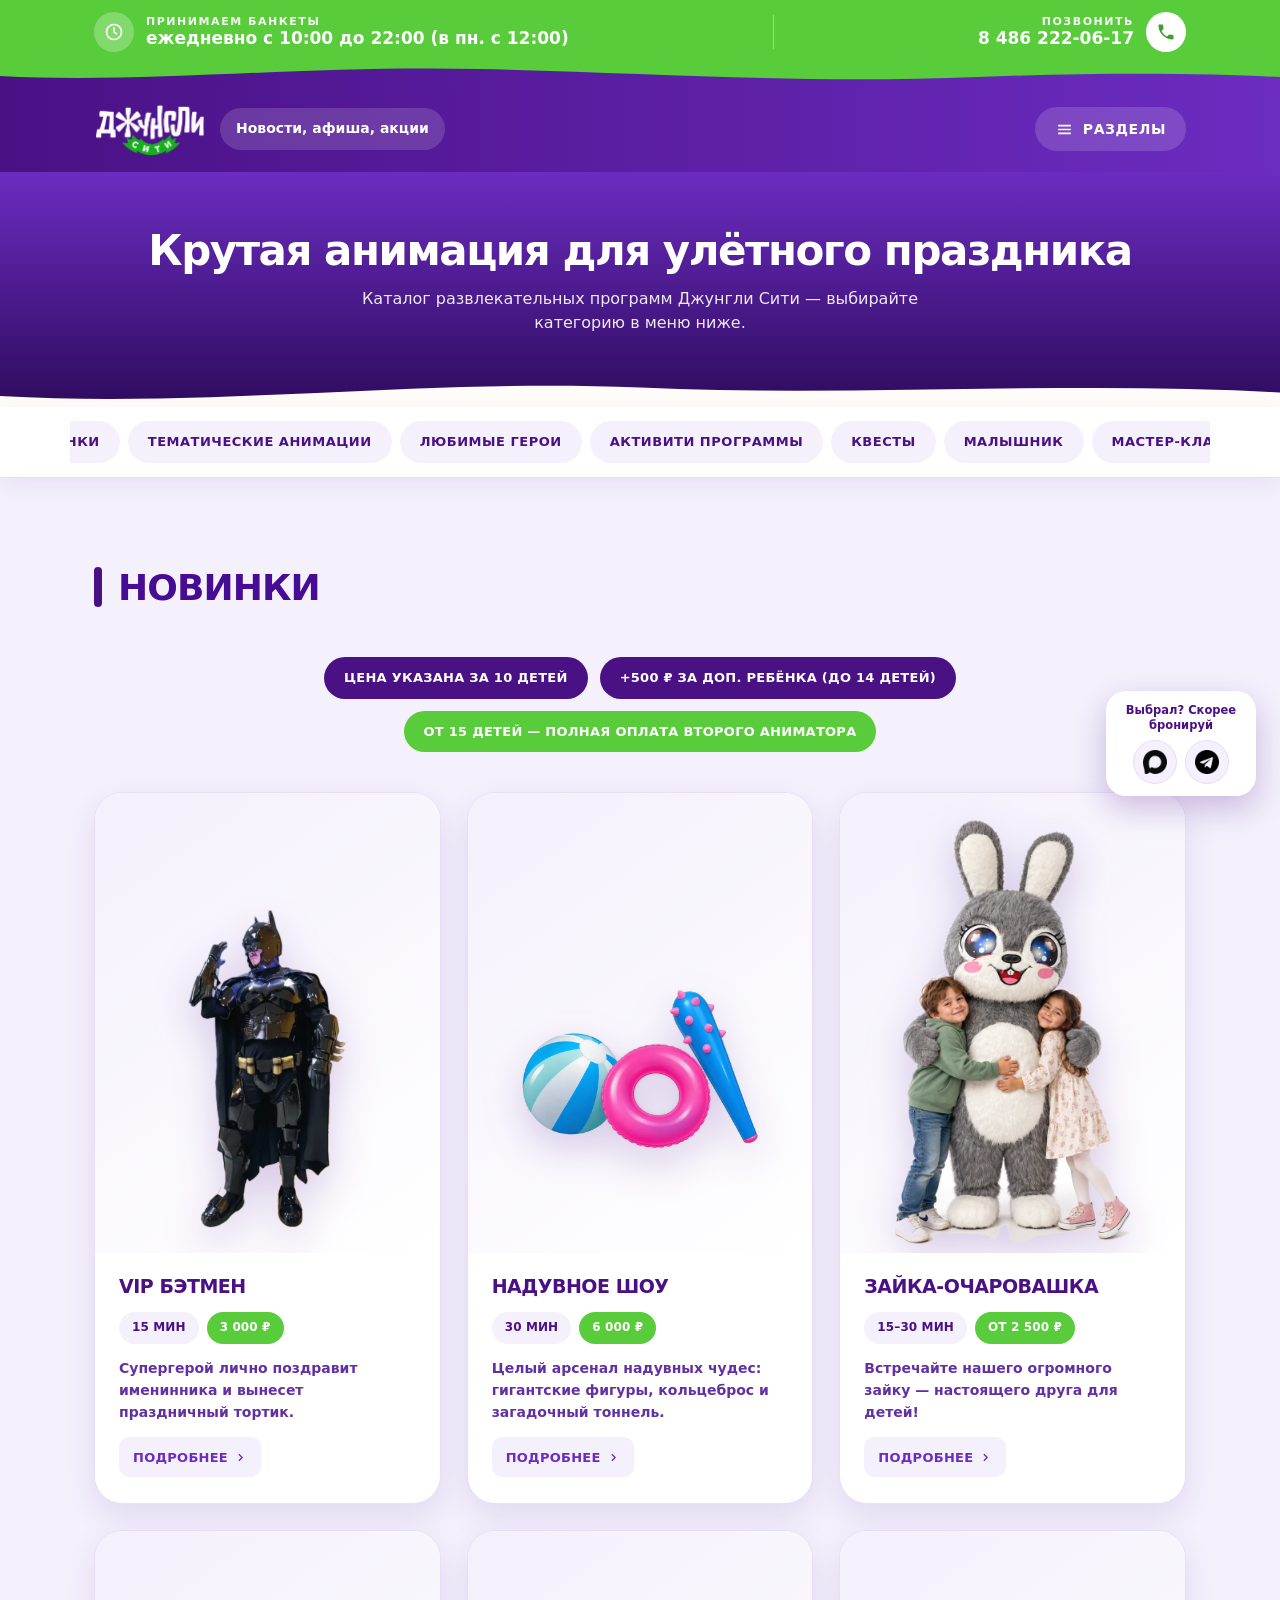
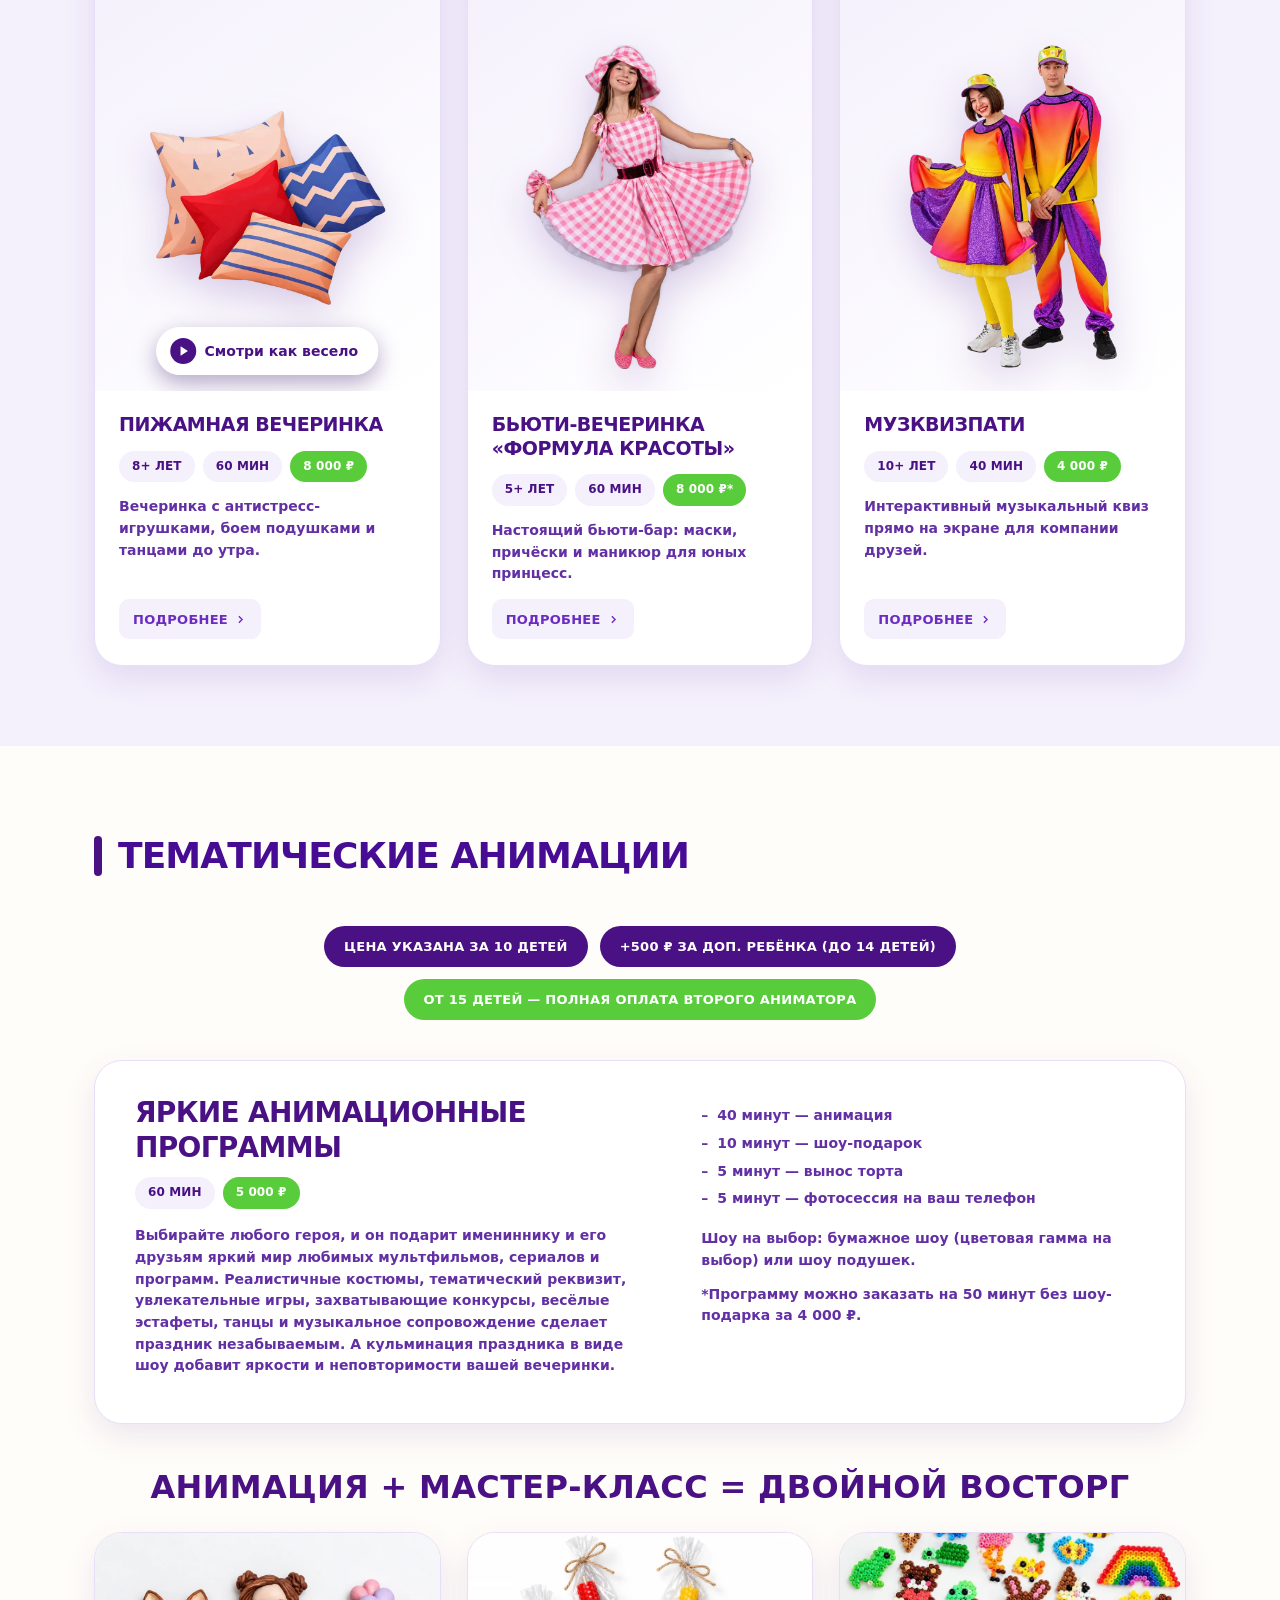
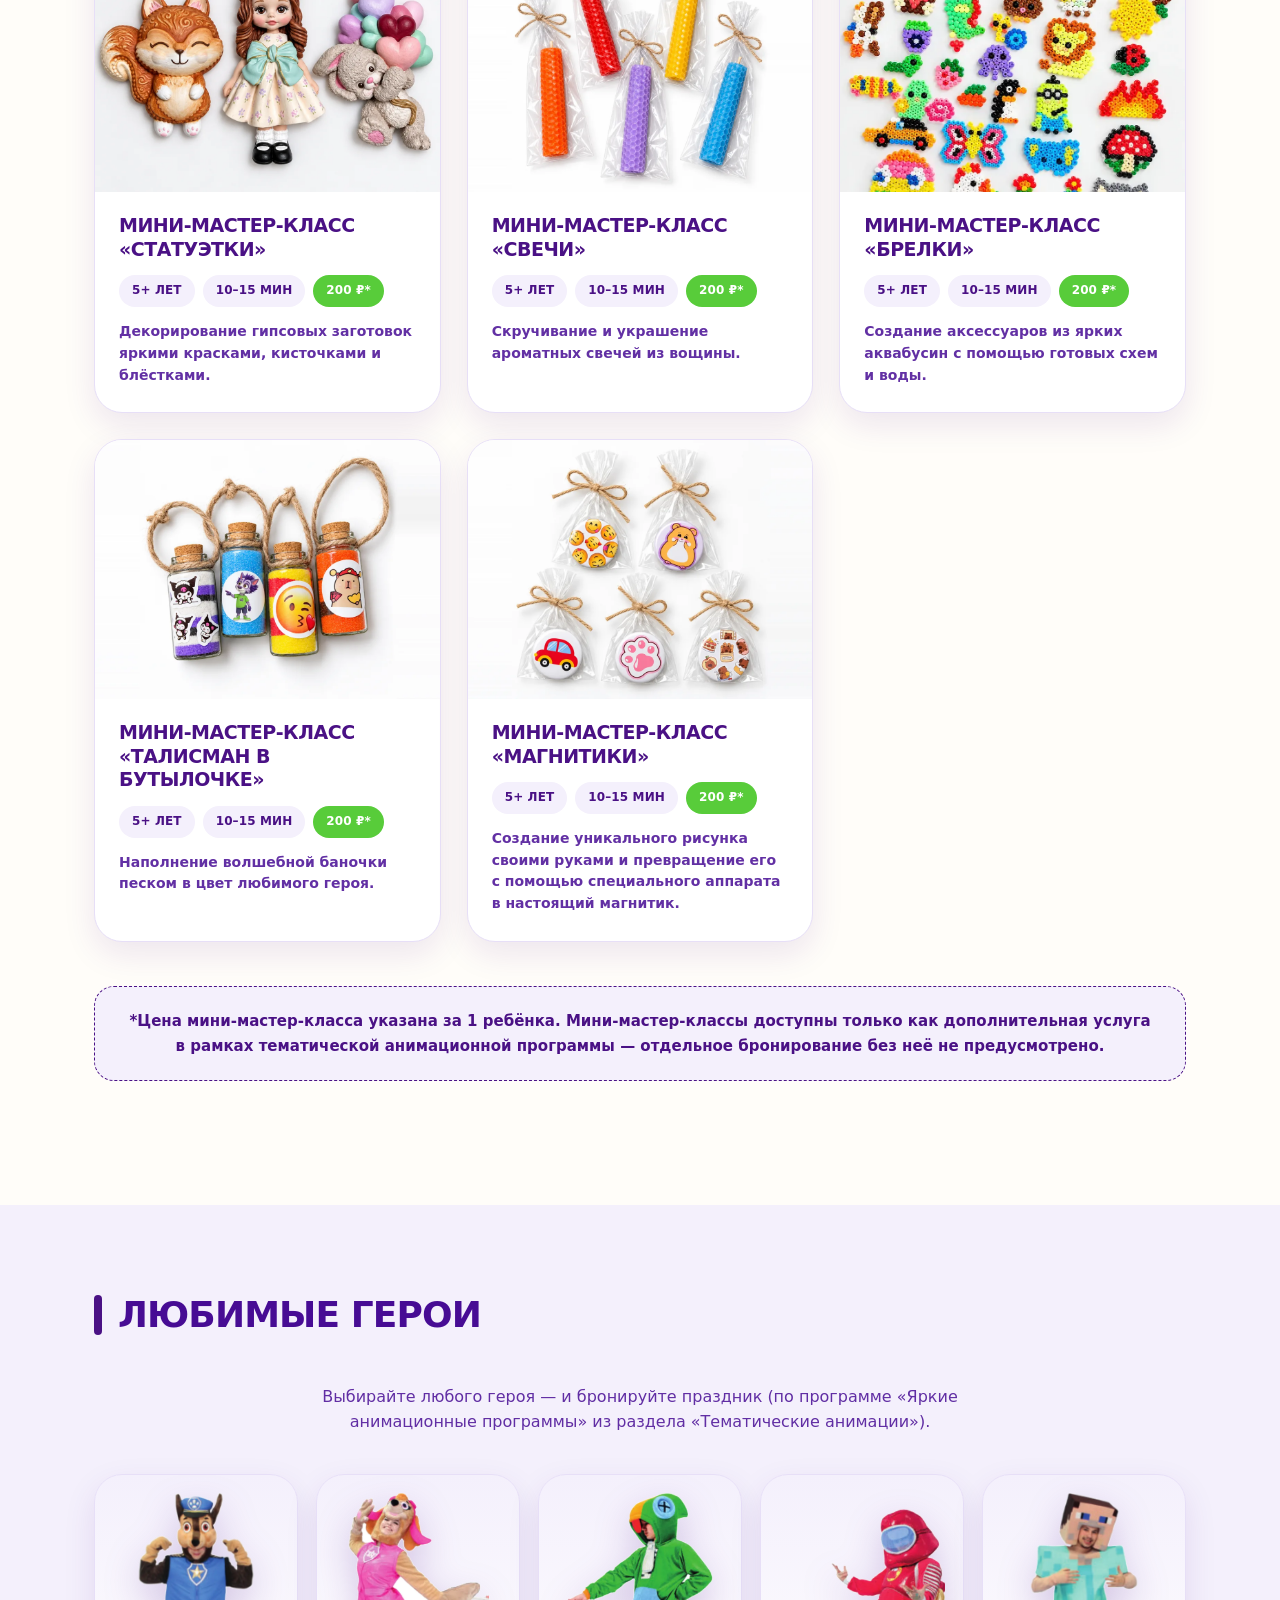
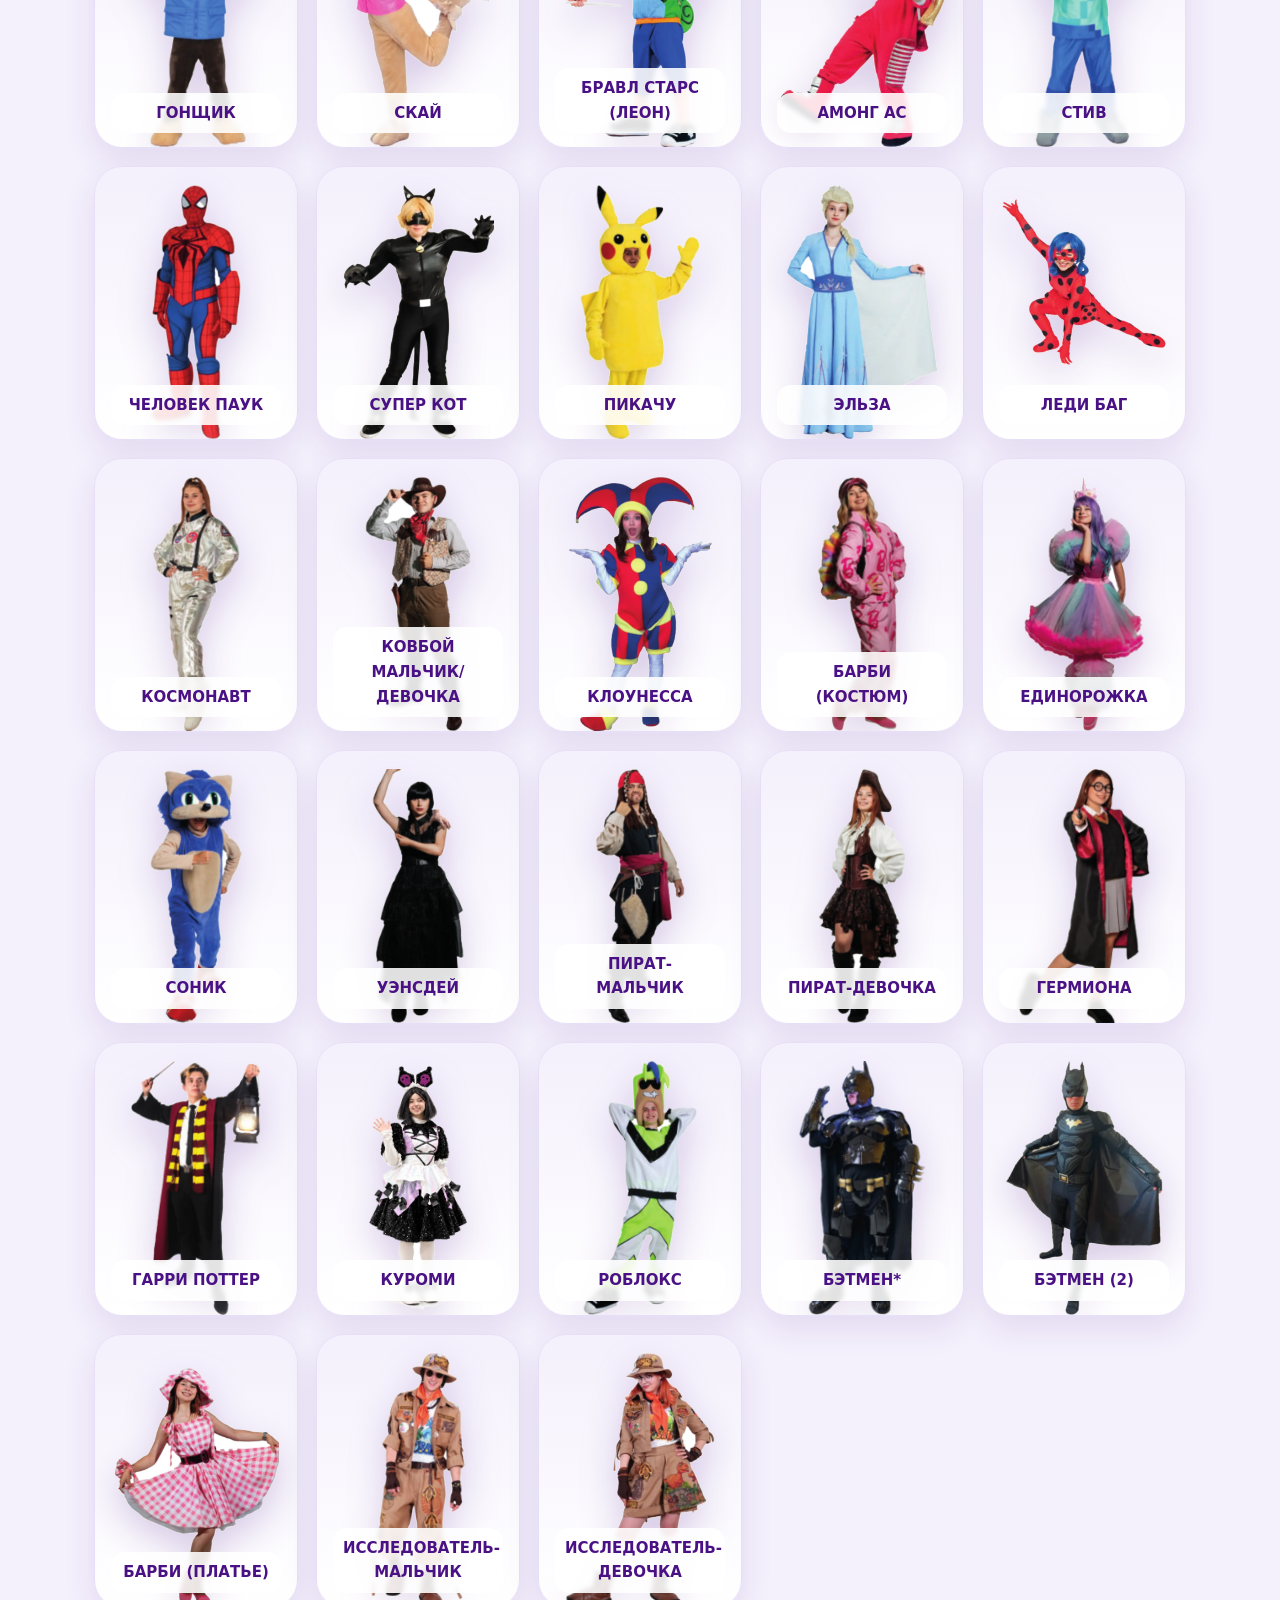
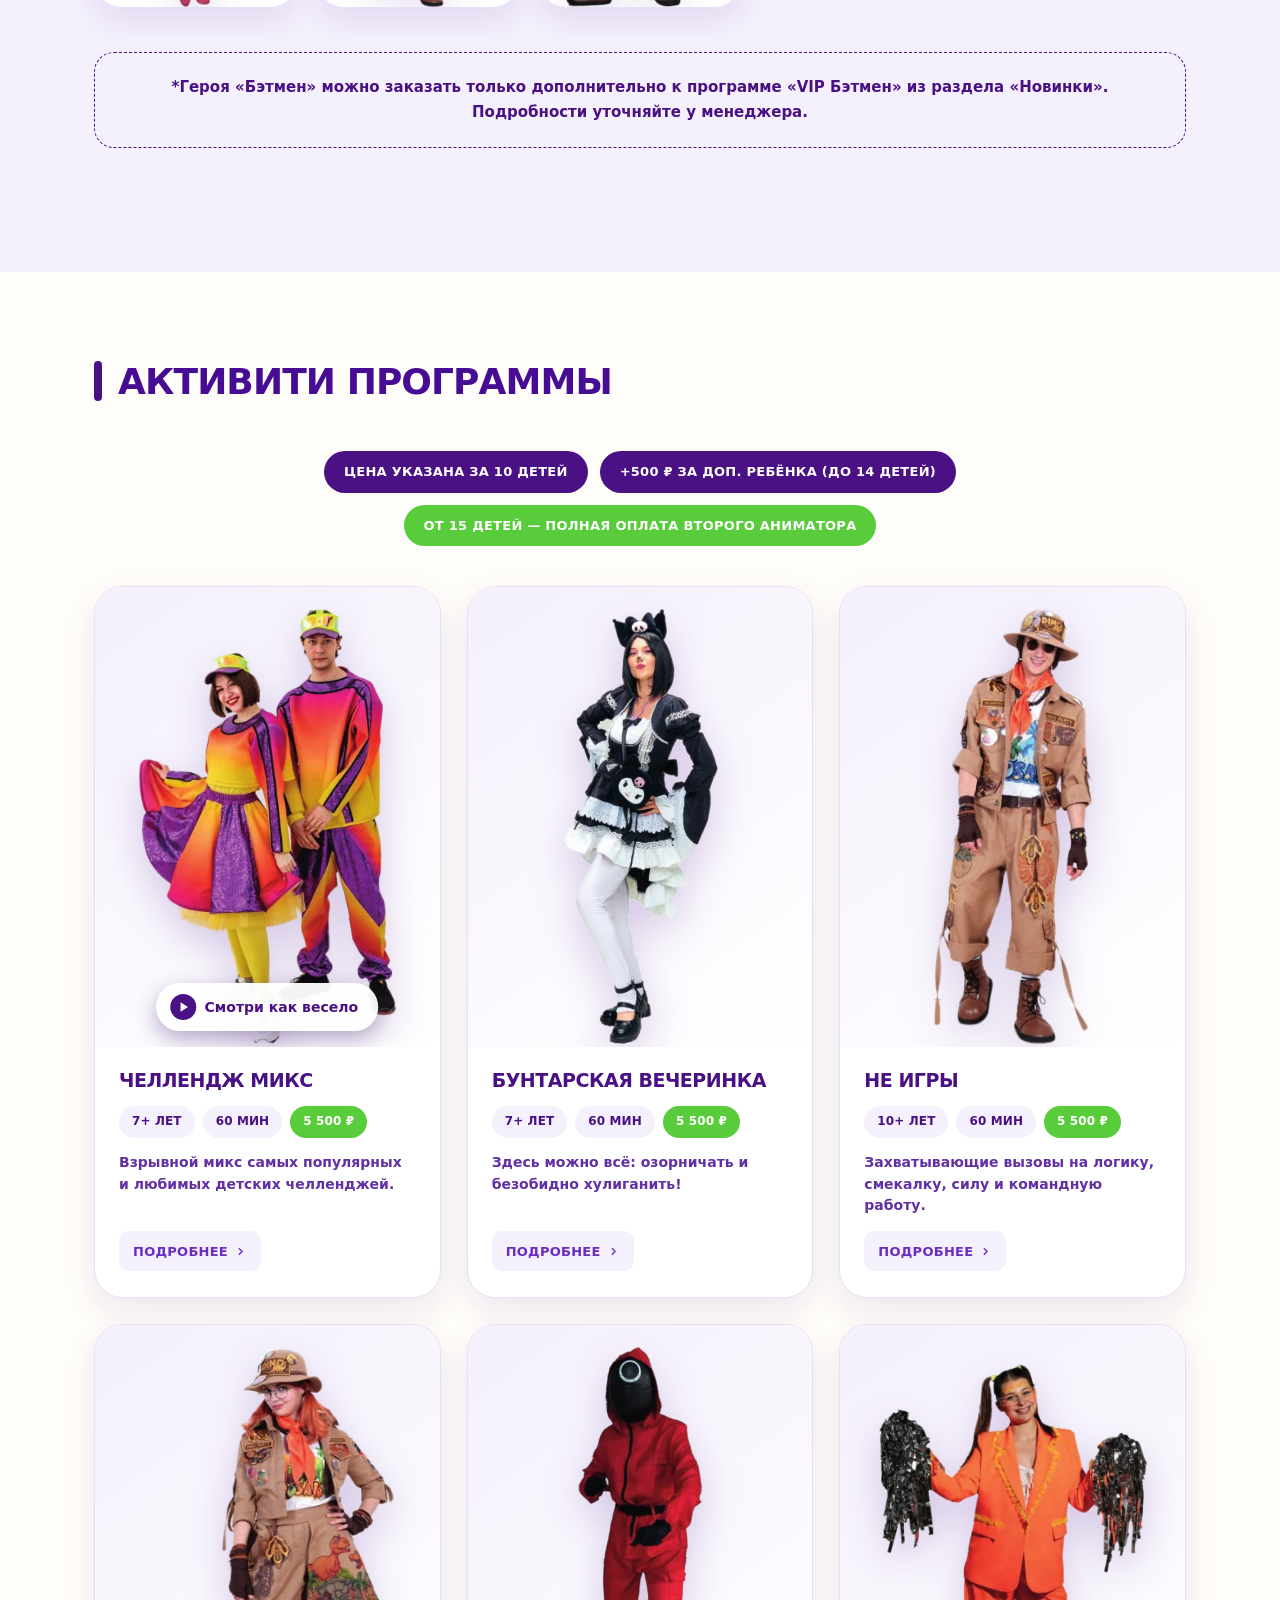
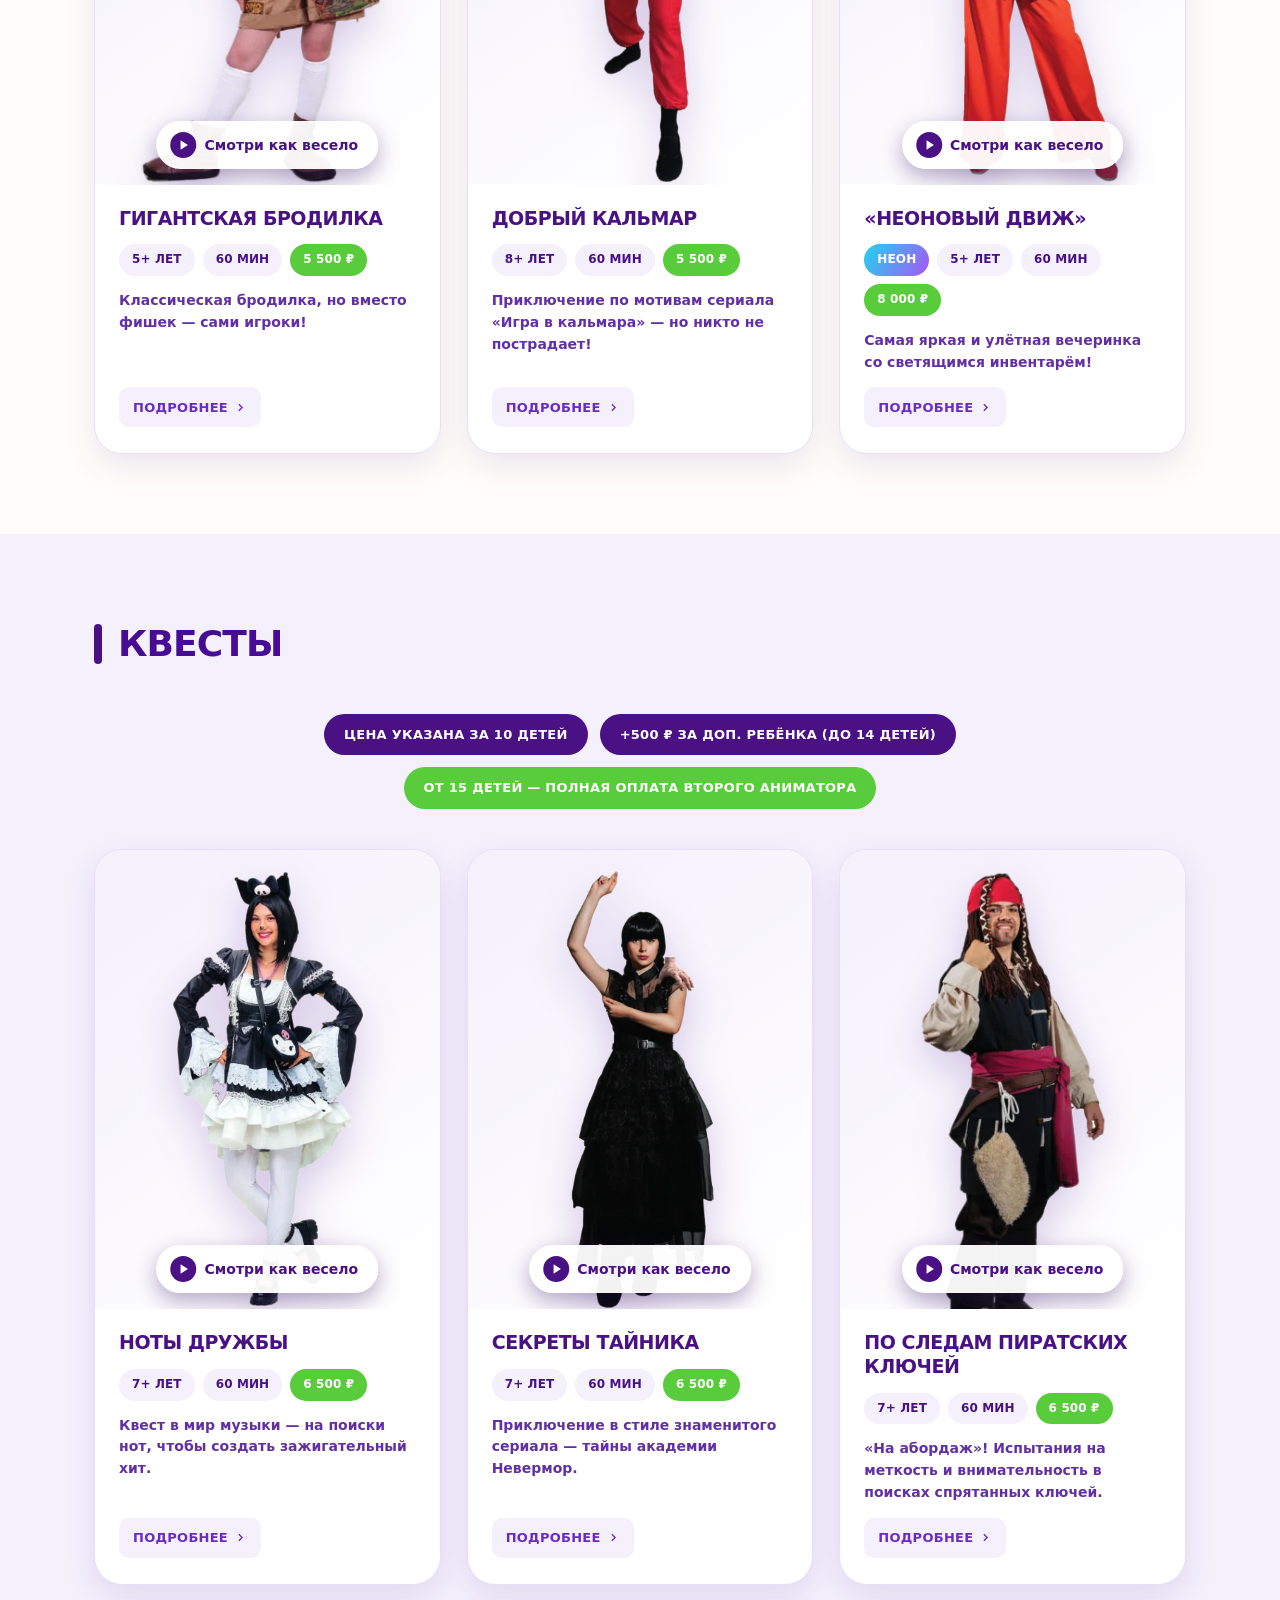
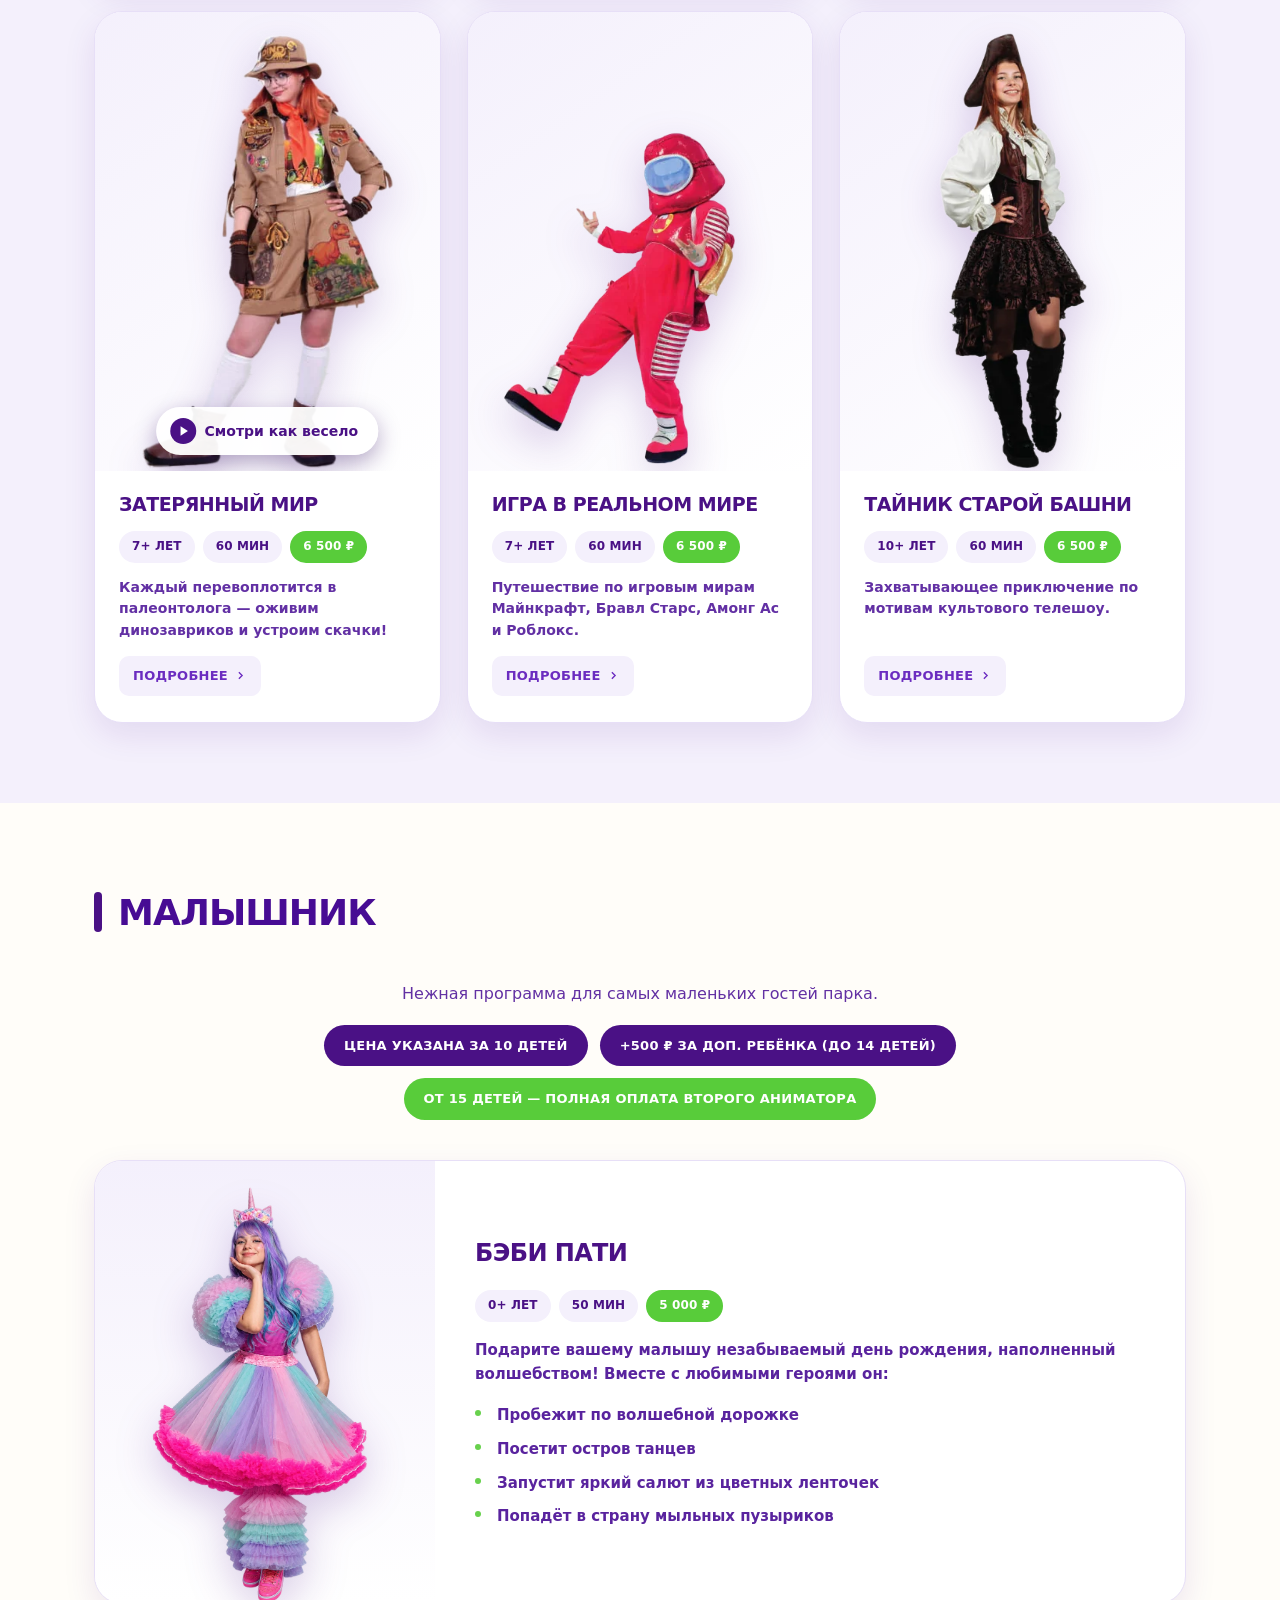
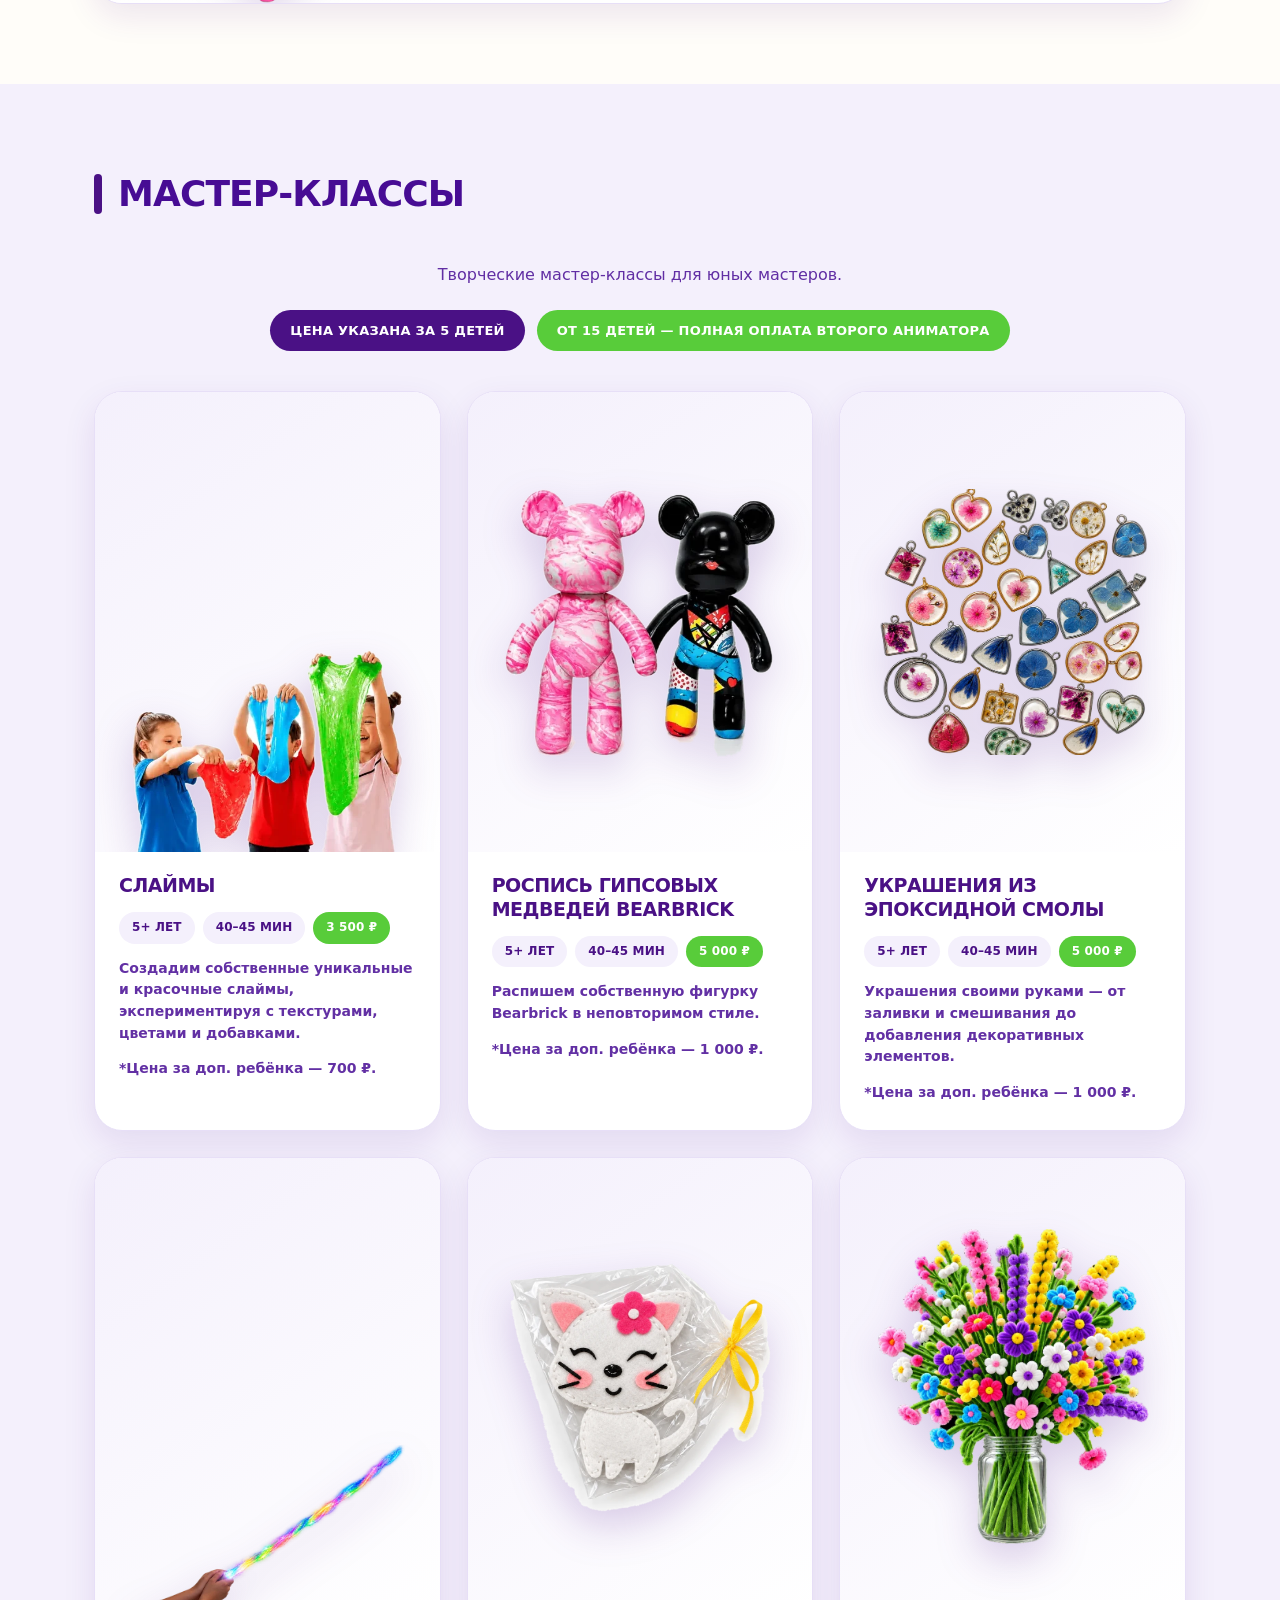
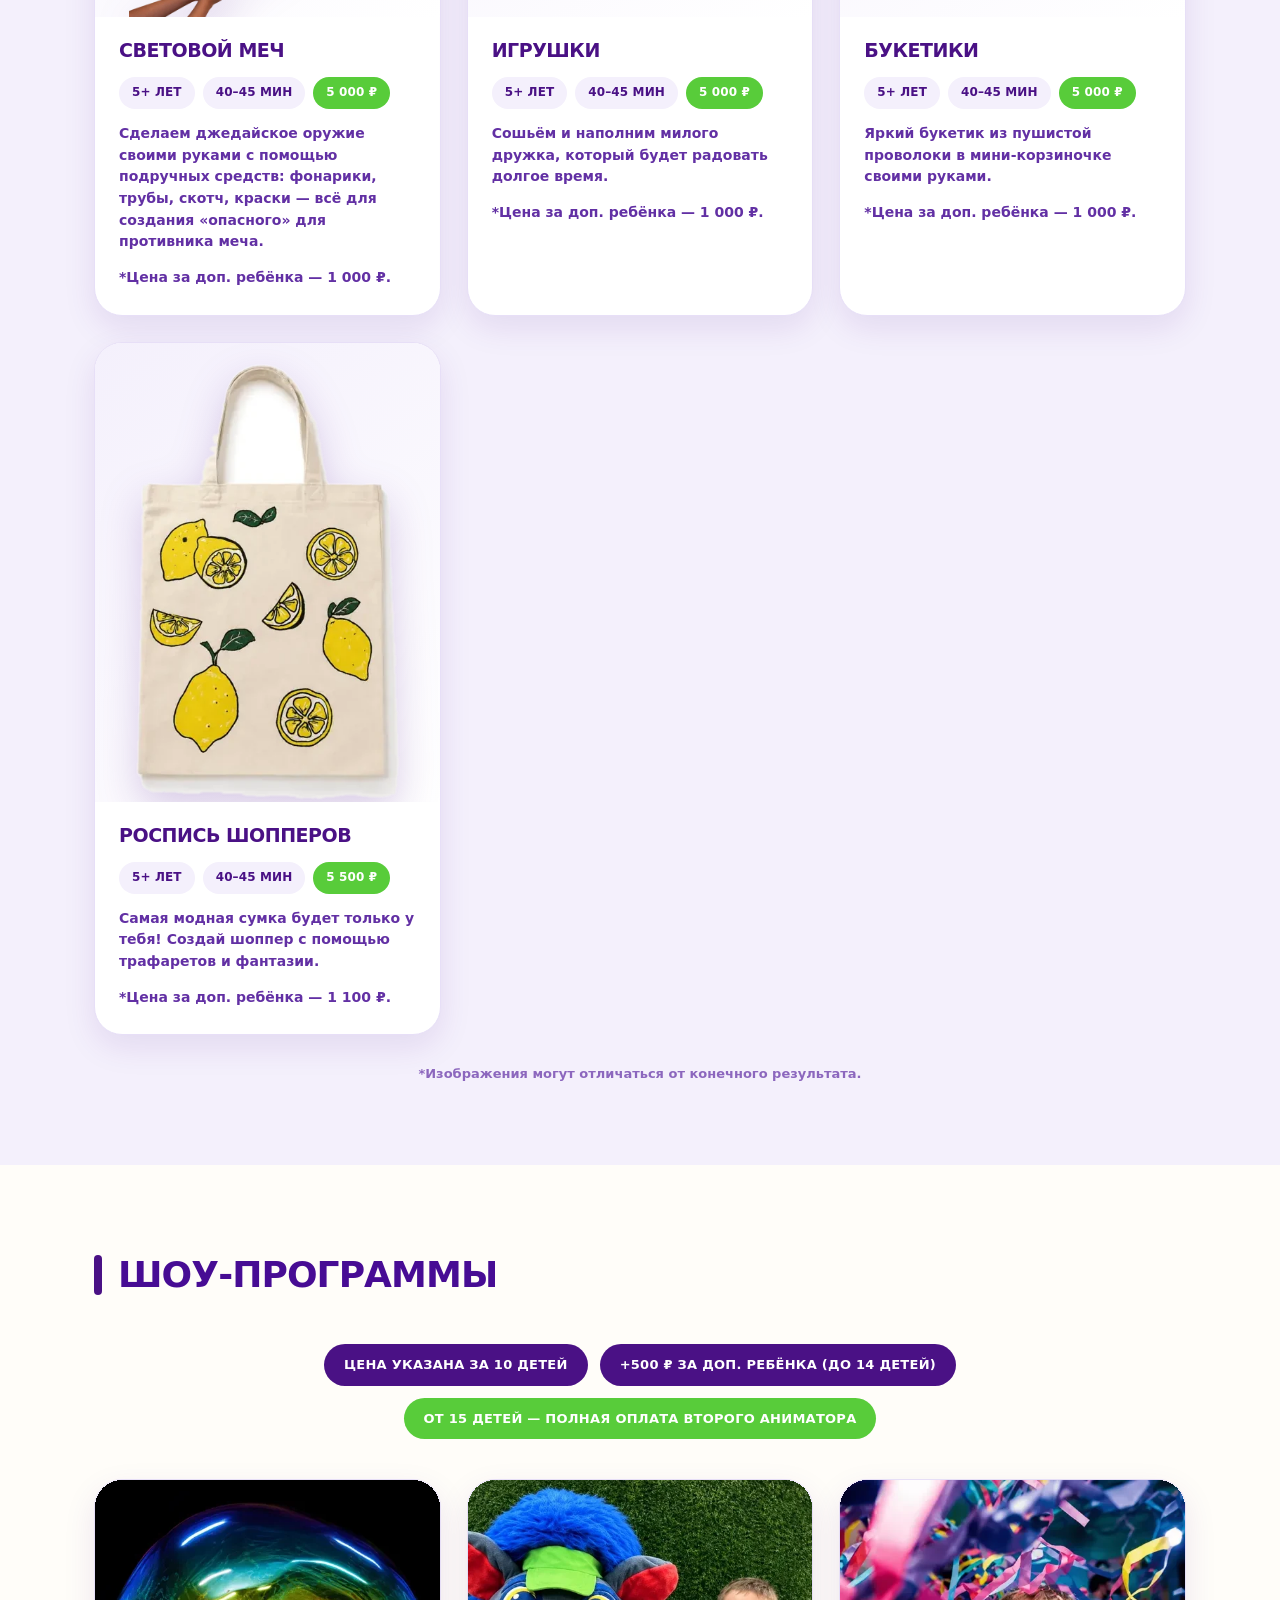
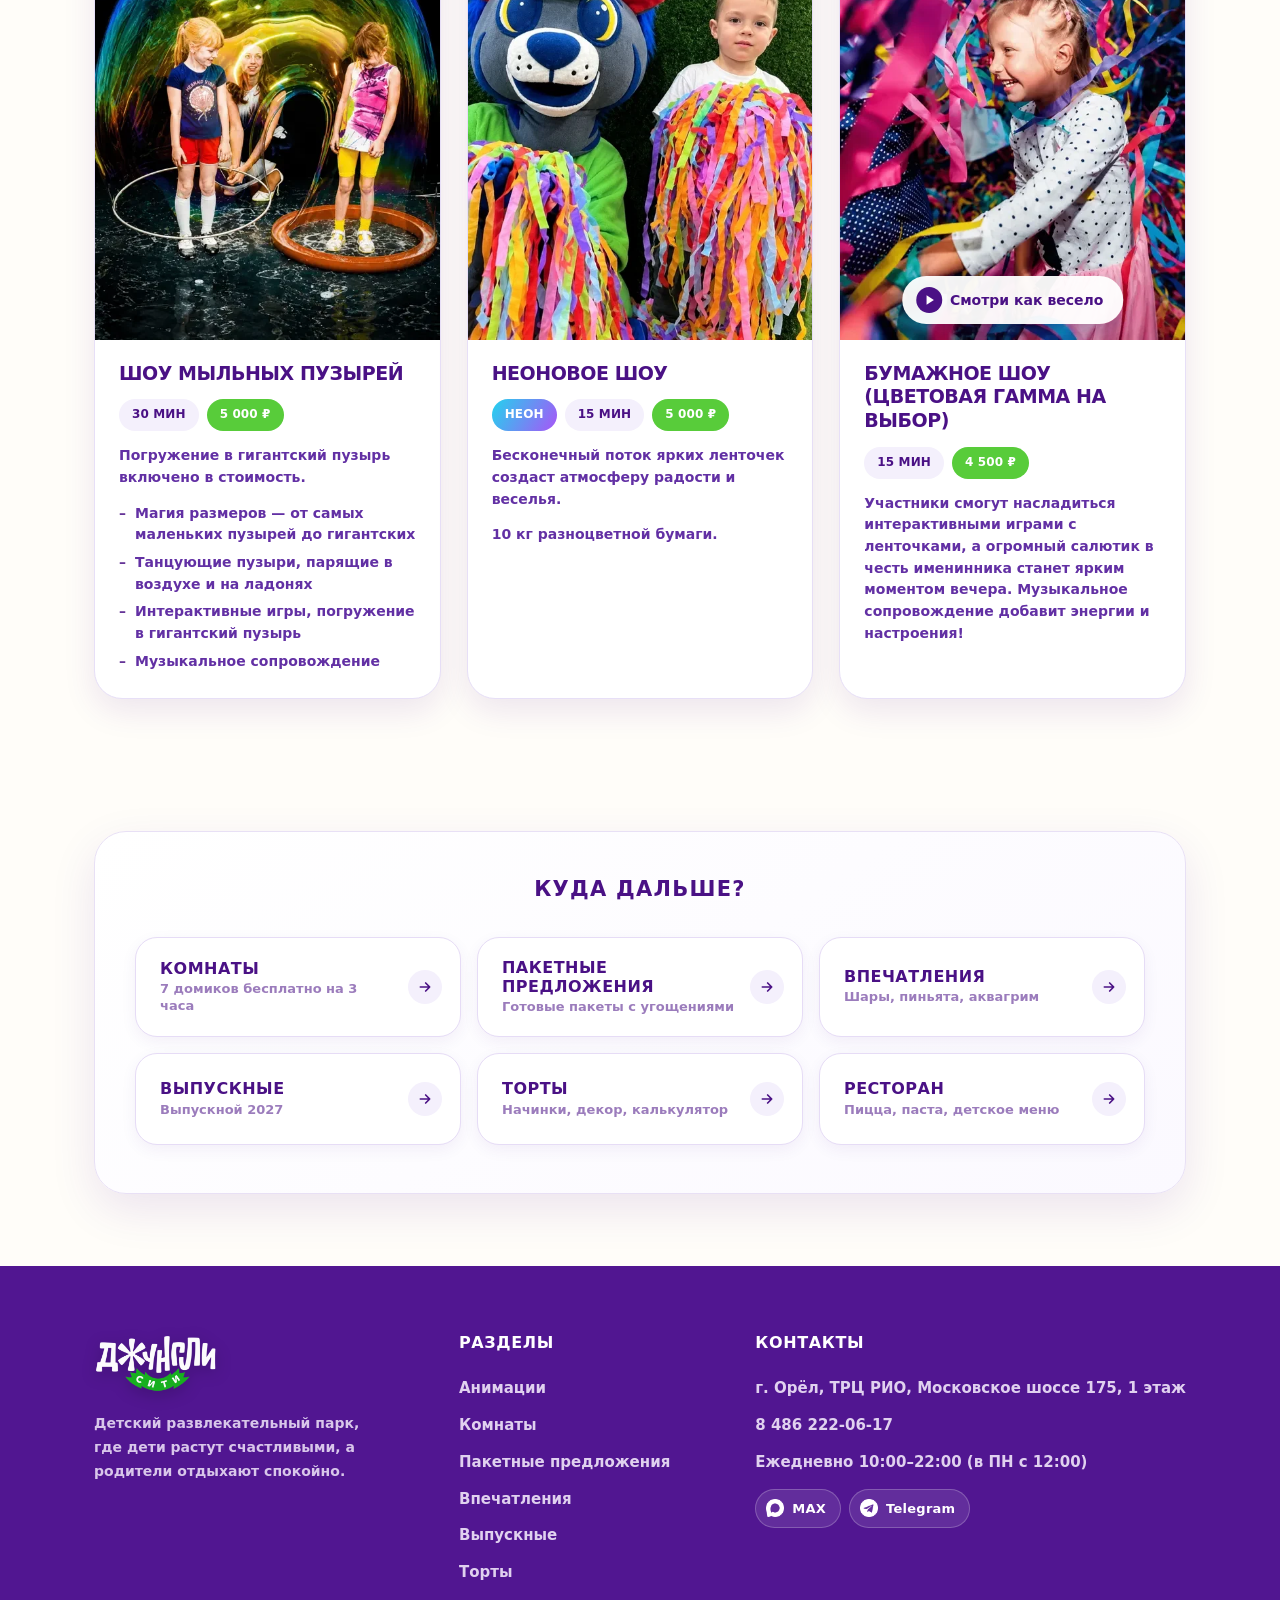
==== commit cc6491a1: "Админка (nikon671games): Разделы сайта: показан «Ресторан»" ====
--- a/animations.html
+++ b/animations.html
@@ -81,7 +81,7 @@
         <div class="nav-item"><a class="nav-btn" href="vpechatleniya.html"><span class="nav-txt"><span class="nav-t">Впечатления</span><span class="nav-s">Шары, пиньята, аквагрим</span></span></a></div>
         <div class="nav-item"><a class="nav-btn" href="vypusknoy.html"><span class="nav-txt"><span class="nav-t">Выпускные</span><span class="nav-s">Выпускной 2027</span></span></a></div>
         <div class="nav-item"><a class="nav-btn" href="torty.html"><span class="nav-txt"><span class="nav-t">Торты</span><span class="nav-s">Начинки, декор, калькулятор</span></span></a></div>
-        <div class="nav-item" data-hide=""><a class="nav-btn" href="menu.html"><span class="nav-txt"><span class="nav-t">Ресторан</span><span class="nav-s">Пицца, паста, детское меню</span></span></a></div>
+        <div class="nav-item"><a class="nav-btn" href="menu.html"><span class="nav-txt"><span class="nav-t">Ресторан</span><span class="nav-s">Пицца, паста, детское меню</span></span></a></div>
         <div class="nav-panel__foot">
           <a class="nav-foot__phone" href="tel:84862220617"><small>Бронирование</small>8 486 222-06-17</a>
           <div class="nav-foot__msg">
@@ -985,7 +985,7 @@
         <a href="vpechatleniya.html" class="nav-card"><span class="qn-txt"><span class="qn-t">Впечатления</span><span class="qn-s">Шары, пиньята, аквагрим</span></span><span class="qn-go" aria-hidden="true"><svg viewBox="0 0 24 24" fill="none" stroke="currentColor" stroke-width="2.5" stroke-linecap="round" stroke-linejoin="round"><path d="M5 12h14M13 6l6 6-6 6"></path></svg></span></a>
         <a href="vypusknoy.html" class="nav-card"><span class="qn-txt"><span class="qn-t">Выпускные</span><span class="qn-s">Выпускной 2027</span></span><span class="qn-go" aria-hidden="true"><svg viewBox="0 0 24 24" fill="none" stroke="currentColor" stroke-width="2.5" stroke-linecap="round" stroke-linejoin="round"><path d="M5 12h14M13 6l6 6-6 6"></path></svg></span></a>
         <a href="torty.html" class="nav-card"><span class="qn-txt"><span class="qn-t">Торты</span><span class="qn-s">Начинки, декор, калькулятор</span></span><span class="qn-go" aria-hidden="true"><svg viewBox="0 0 24 24" fill="none" stroke="currentColor" stroke-width="2.5" stroke-linecap="round" stroke-linejoin="round"><path d="M5 12h14M13 6l6 6-6 6"></path></svg></span></a>
-        <a data-hide="" href="menu.html" class="nav-card"><span class="qn-txt"><span class="qn-t">Ресторан</span><span class="qn-s">Пицца, паста, детское меню</span></span><span class="qn-go" aria-hidden="true"><svg viewBox="0 0 24 24" fill="none" stroke="currentColor" stroke-width="2.5" stroke-linecap="round" stroke-linejoin="round"><path d="M5 12h14M13 6l6 6-6 6"></path></svg></span></a>
+        <a href="menu.html" class="nav-card"><span class="qn-txt"><span class="qn-t">Ресторан</span><span class="qn-s">Пицца, паста, детское меню</span></span><span class="qn-go" aria-hidden="true"><svg viewBox="0 0 24 24" fill="none" stroke="currentColor" stroke-width="2.5" stroke-linecap="round" stroke-linejoin="round"><path d="M5 12h14M13 6l6 6-6 6"></path></svg></span></a>
       </div>
     </div>
   </div>
@@ -1005,7 +1005,7 @@
       <a href="vpechatleniya.html">Впечатления</a>
       <a href="vypusknoy.html">Выпускные</a>
       <a href="torty.html">Торты</a>
-      <a data-hide="" href="menu.html">Ресторан</a>
+      <a href="menu.html">Ресторан</a>
     </div>
     <div>
       <h4>Контакты</h4>
